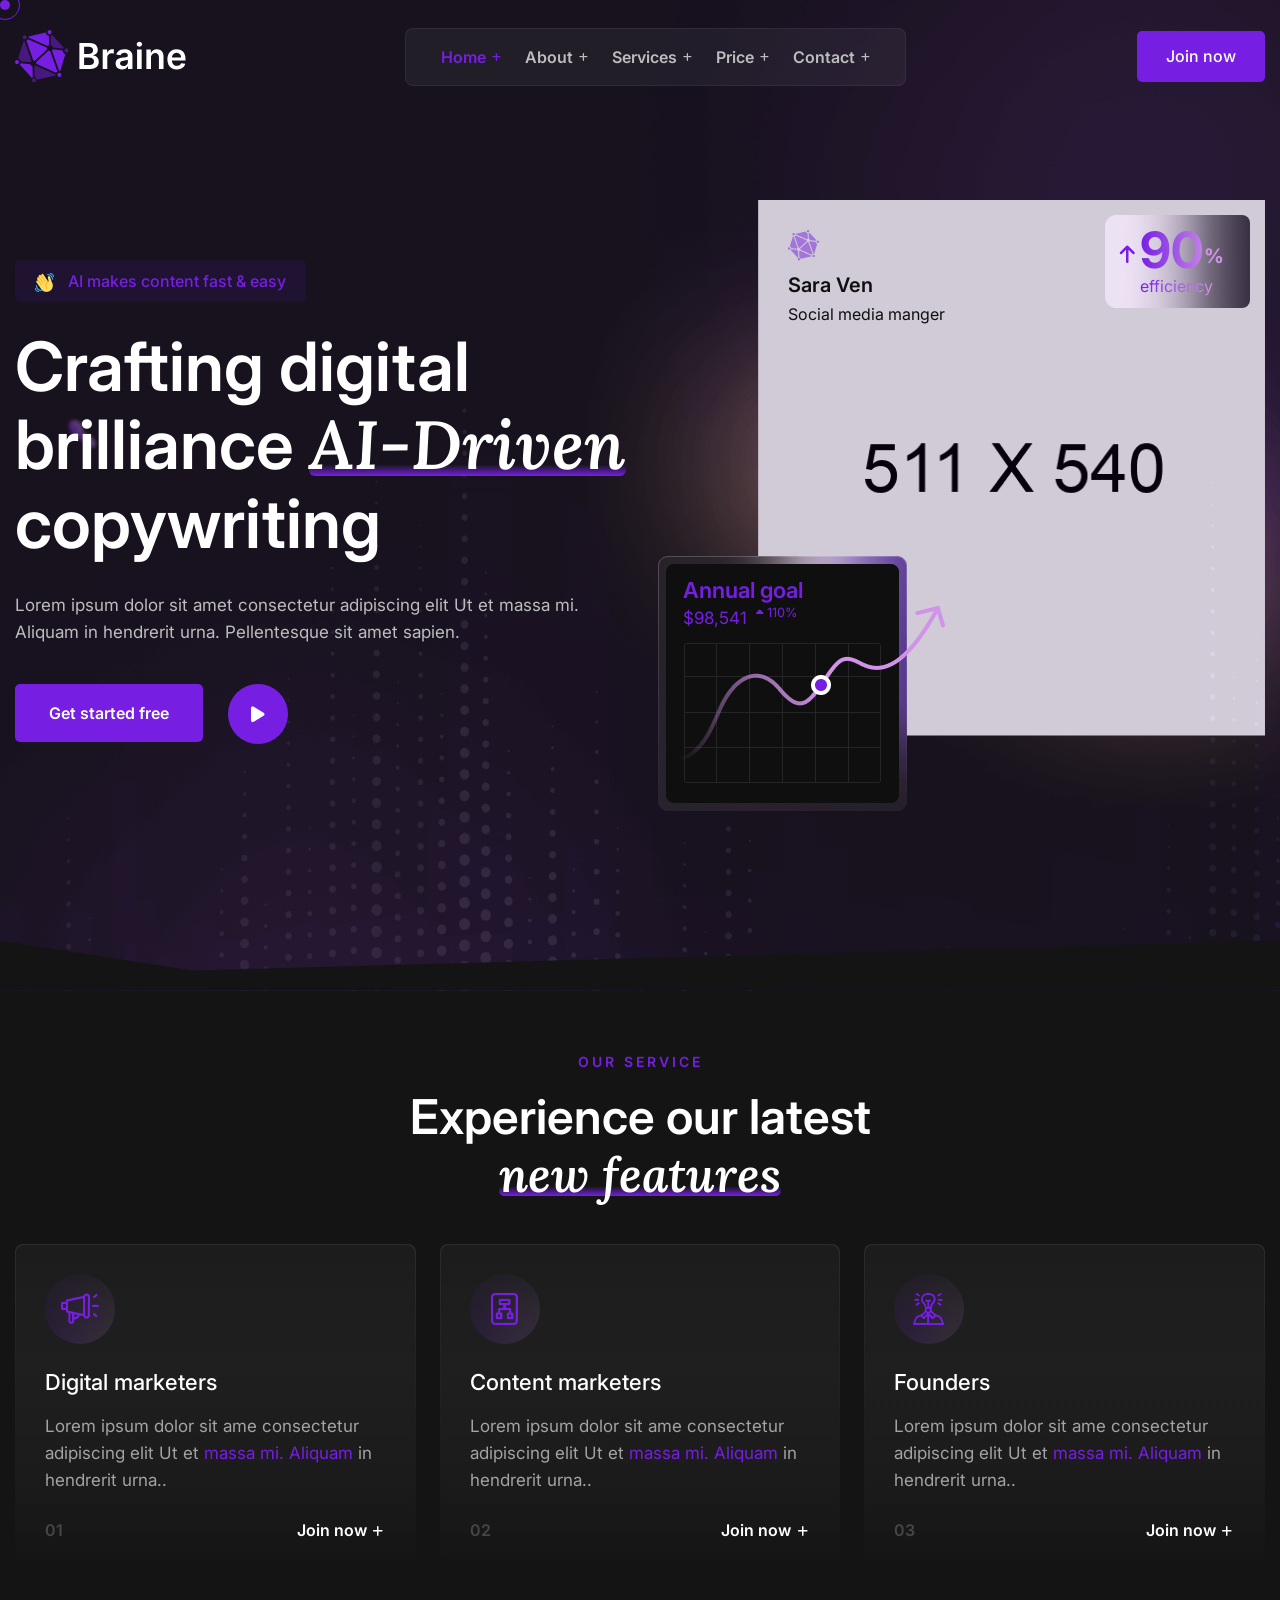
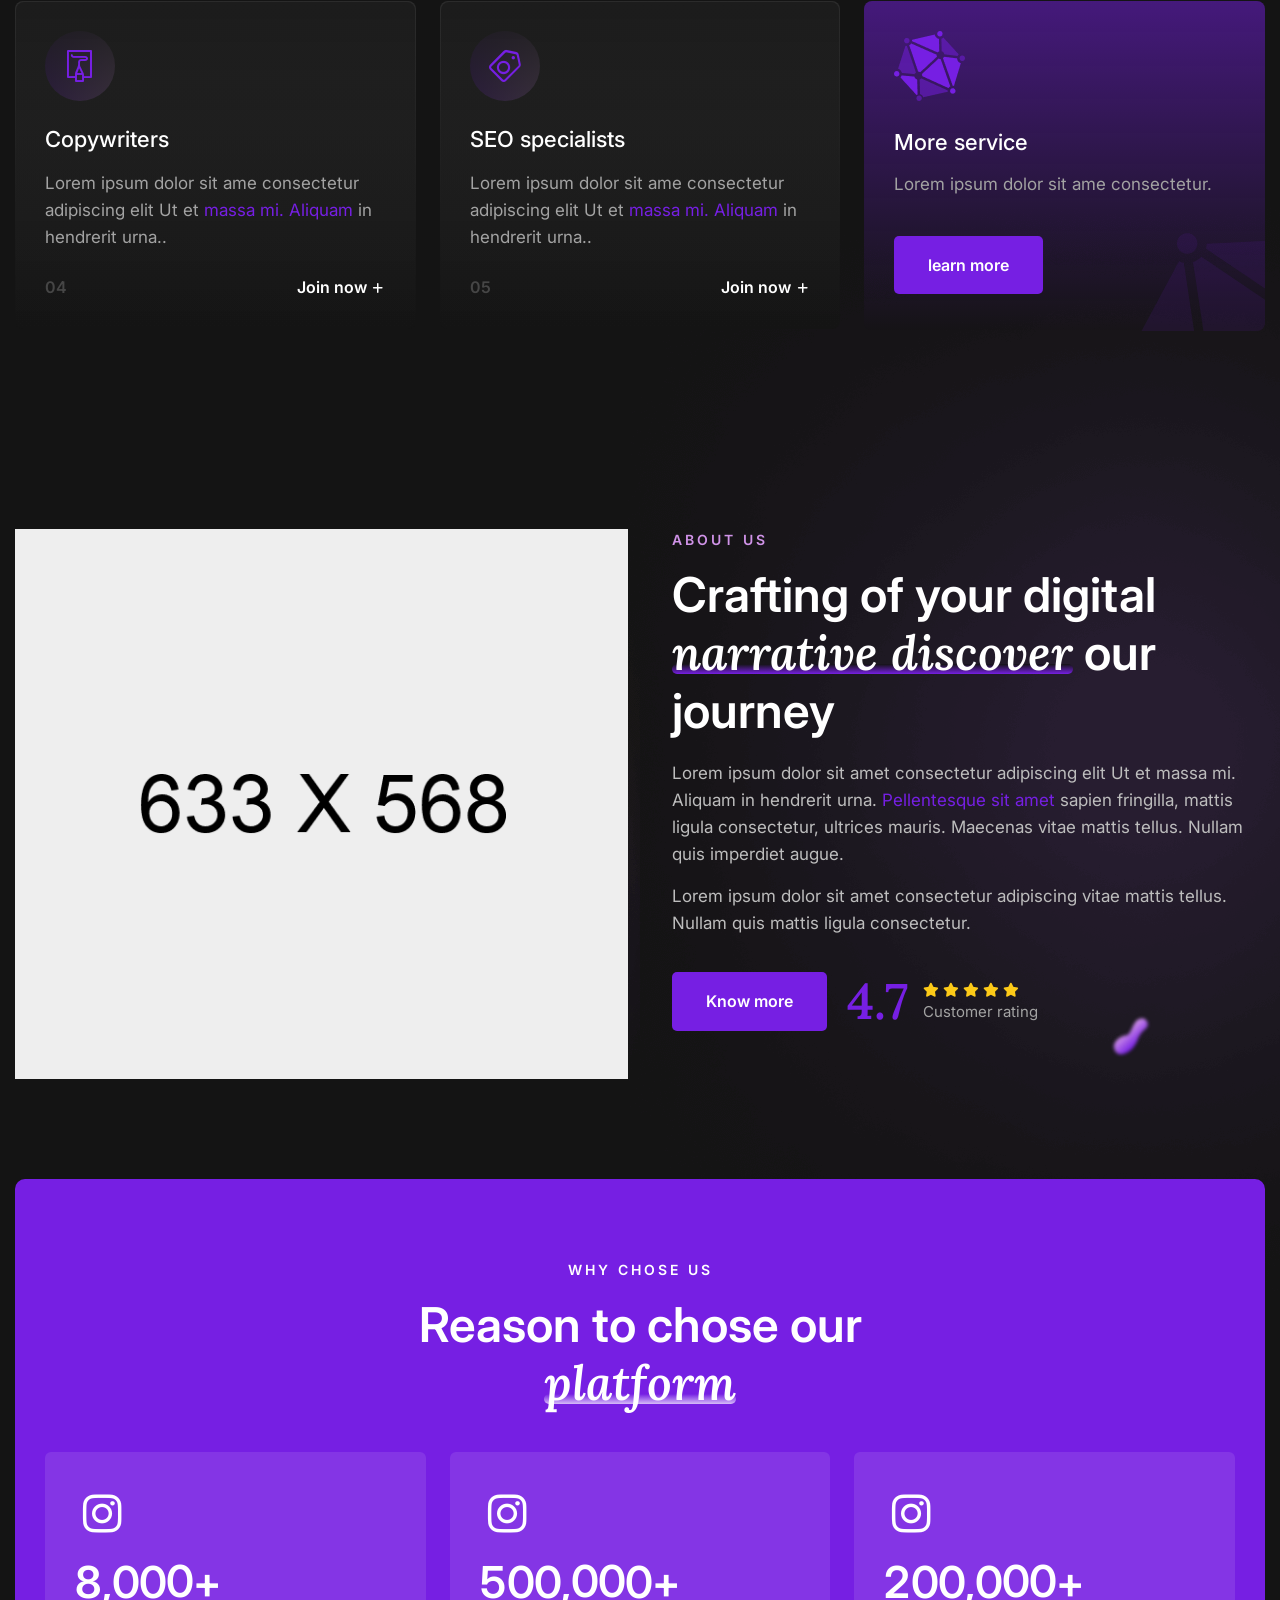
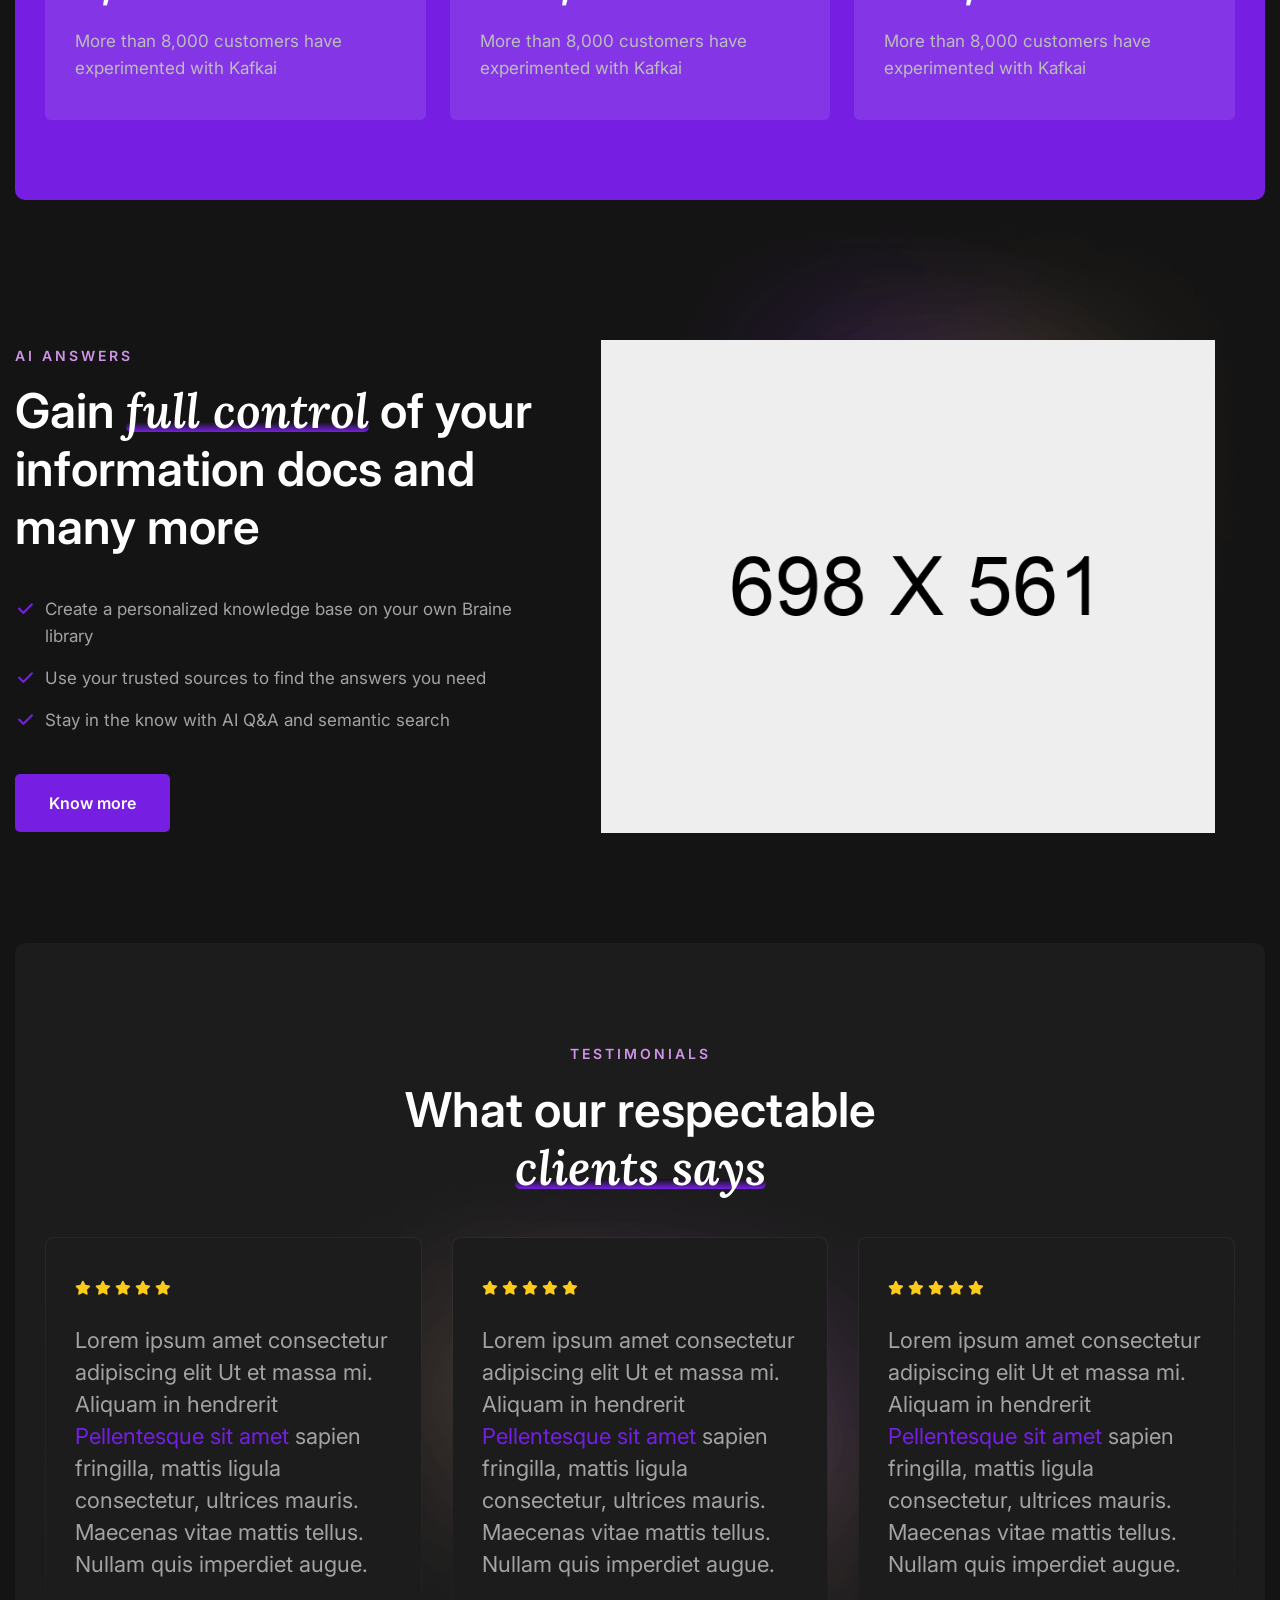
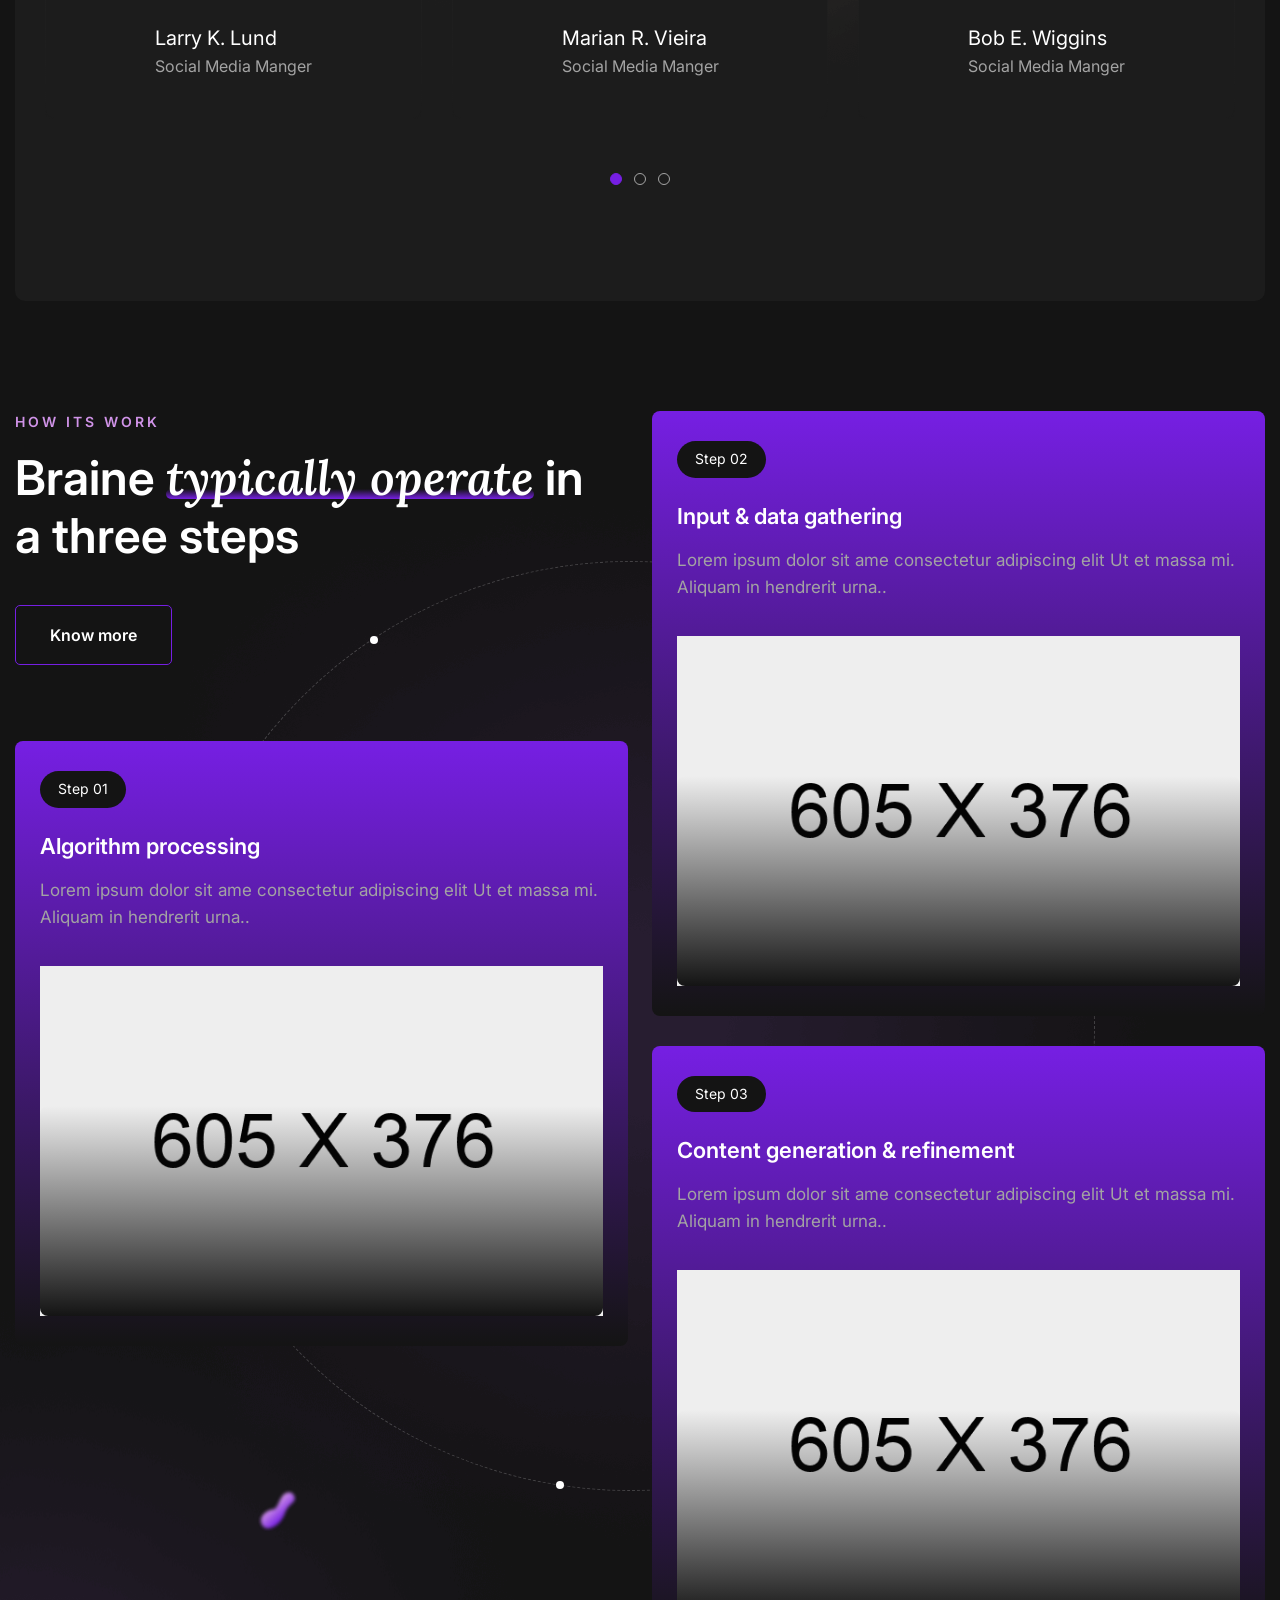
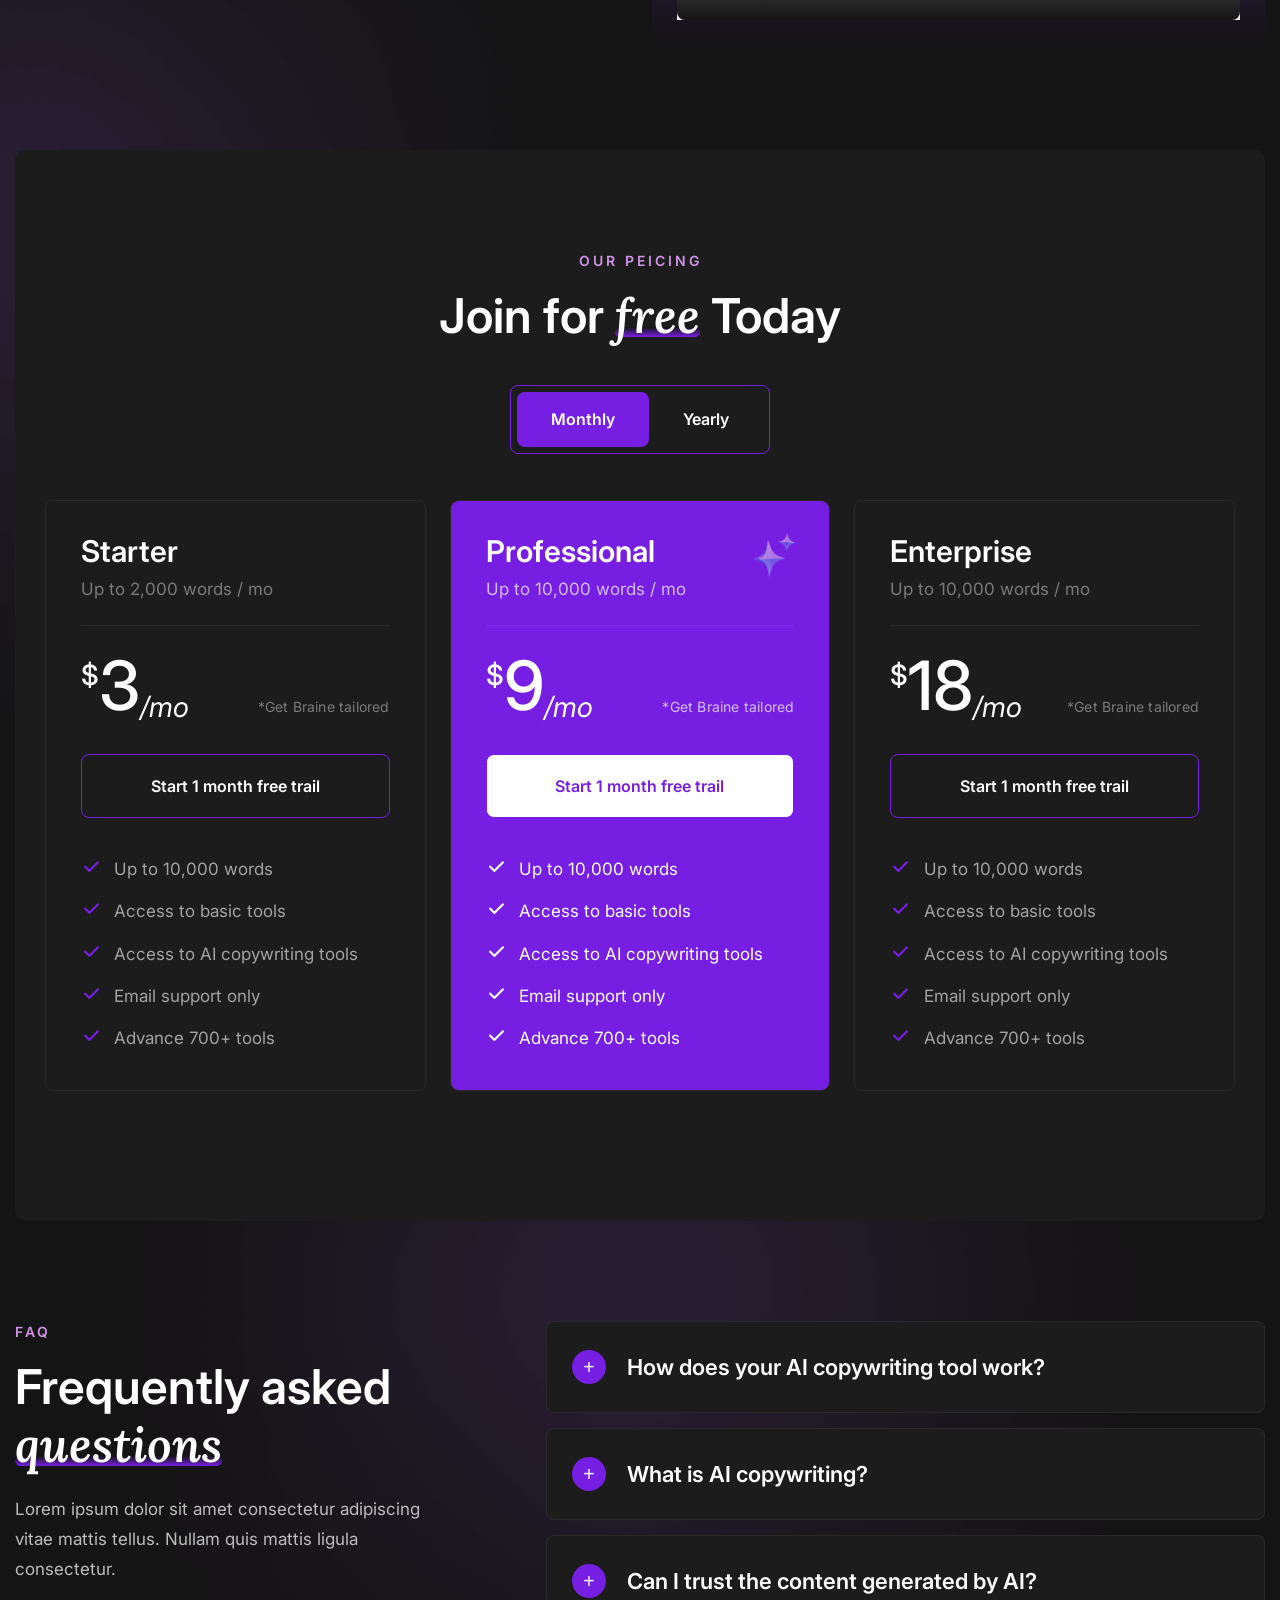
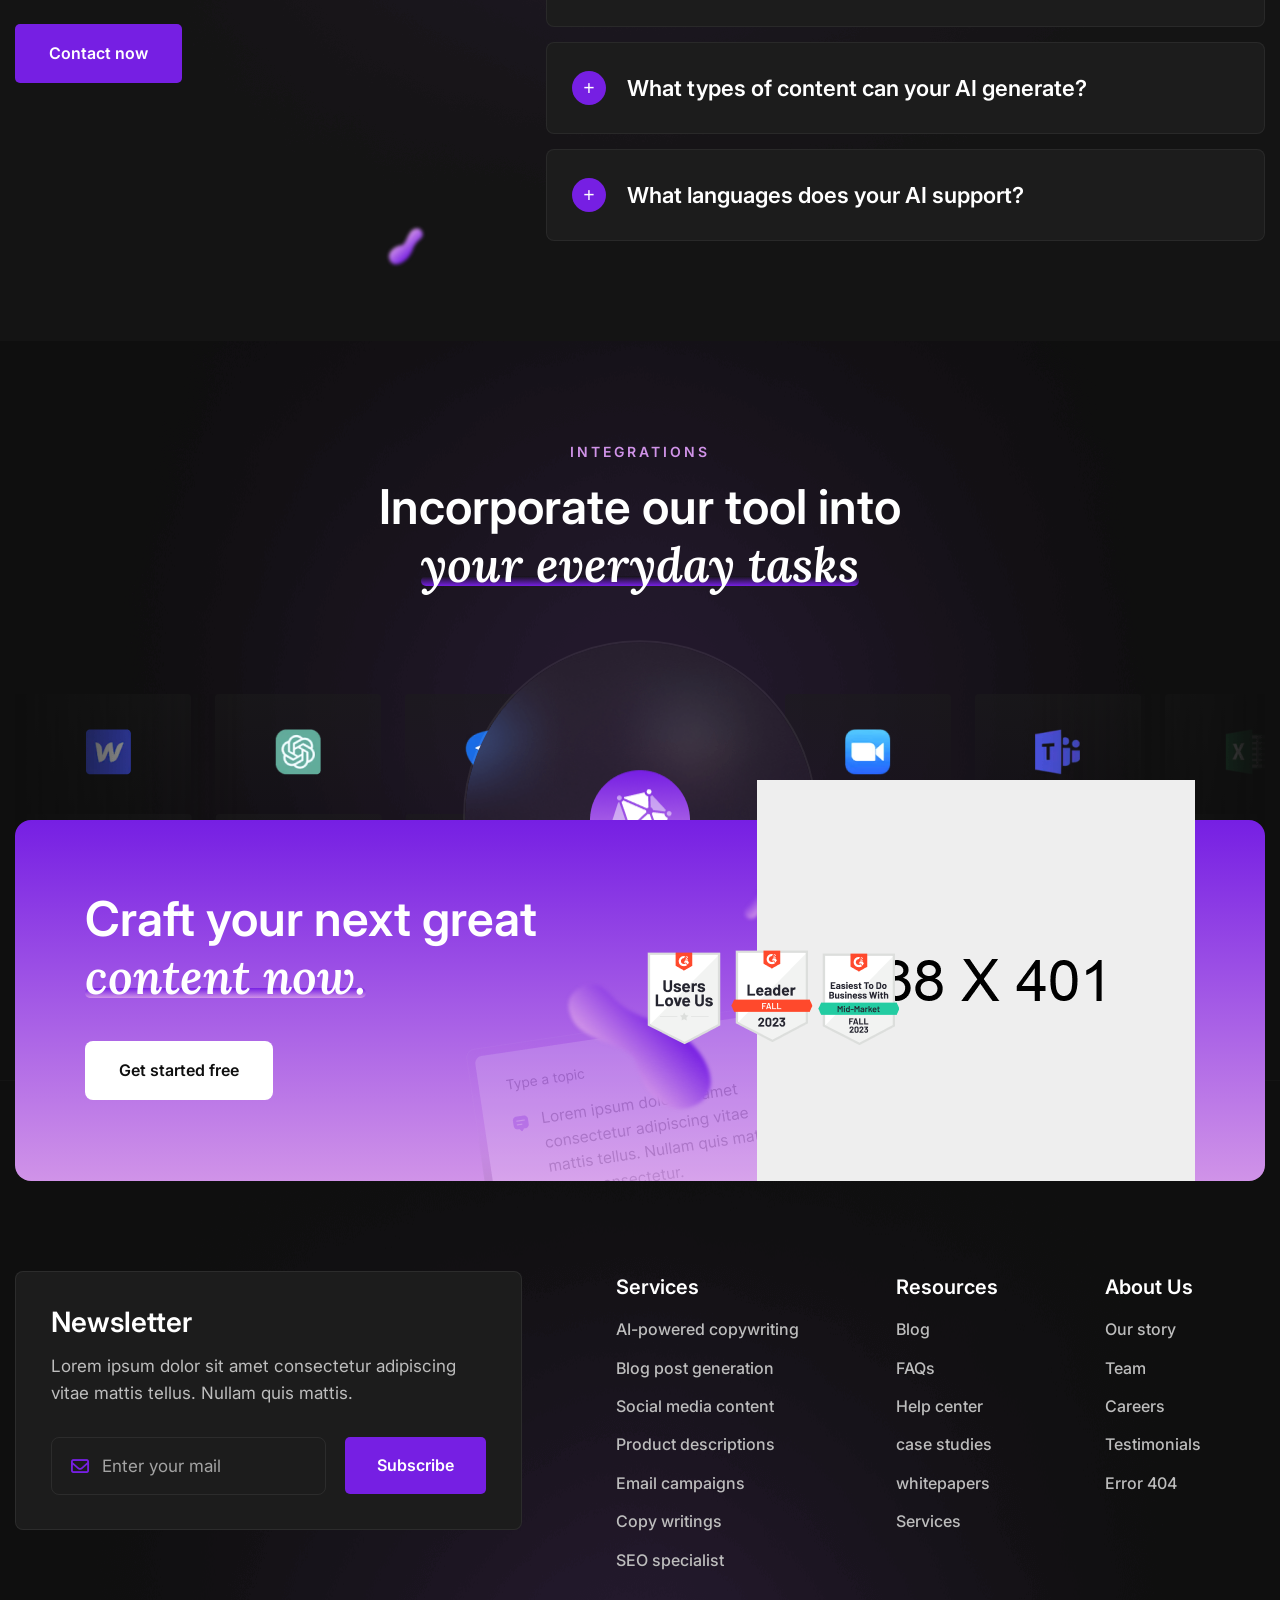
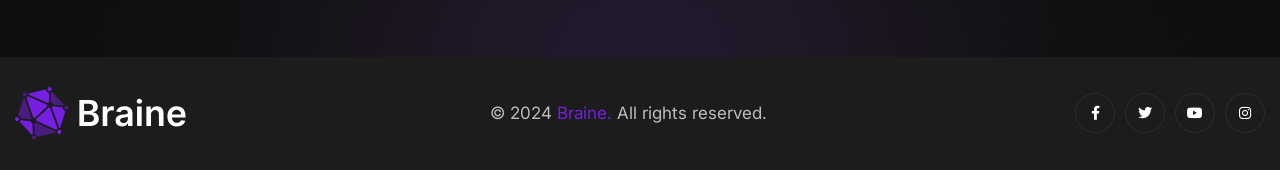
==== index.html @ ba1b0c4e "inital commit" ====
<!DOCTYPE html>
<html>
  <head>
    <meta charset="utf-8" />
    <title>Braine Digital Agency Business HTML-5 Template | Homepage 01</title>
    <!-- Stylesheets -->
    <link href="assets/css/bootstrap.css" rel="stylesheet" />
    <link href="assets/css/style.css" rel="stylesheet" />
    <link href="assets/css/meanmenu.min.css" rel="stylesheet" />
    <link href="assets/css/responsive.css" rel="stylesheet" />

    <link
      href="https://fonts.googleapis.com/css2?family=Lora:ital,wght@0,400;0,500;0,600;0,700;1,600;1,700&display=swap"
      rel="stylesheet"
    />
    <link
      href="https://fonts.googleapis.com/css2?family=Inter:wght@300;400;500;600;700;800;900&display=swap"
      rel="stylesheet"
    />

    <link
      rel="shortcut icon"
      href="assets/images/favicon.png"
      type="image/x-icon"
    />
    <link rel="icon" href="assets/images/favicon.png" type="image/x-icon" />

    <!-- Responsive -->
    <meta http-equiv="X-UA-Compatible" content="IE=edge" />
    <meta
      name="viewport"
      content="width=device-width, initial-scale=1.0, maximum-scale=1.0, user-scalable=0"
    />
  </head>

  <body>
    <div class="page-wrapper">
      <!-- Cursor -->
      <div class="cursor"></div>
      <div class="cursor-follower"></div>
      <!-- Cursor End -->

      <!-- Preloader -->
      <div class="loader-wrap">
        <div class="preloader">
          <div class="preloader-close">x</div>
          <div id="handle-preloader" class="handle-preloader">
            <div class="animation-preloader">
              <div class="txt-loading">
                <span data-text-preloader="L" class="letters-loading">L</span>
                <span data-text-preloader="O" class="letters-loading">O</span>
                <span data-text-preloader="A" class="letters-loading">A</span>
                <span data-text-preloader="D" class="letters-loading">D</span>
                <span data-text-preloader="I" class="letters-loading">I</span>
                <span data-text-preloader="N" class="letters-loading">N</span>
                <span data-text-preloader="G" class="letters-loading">G</span>
              </div>
            </div>
          </div>
        </div>
      </div>
      <!-- Preloader End -->

      <!-- Main Header -->
      <header class="main-header header-style-one">
        <!-- Header Lower -->
        <div class="header-lower">
          <div class="auto-container">
            <div class="inner-container">
              <div
                class="d-flex justify-content-between align-items-center flex-wrap"
              >
                <div class="logo-box">
                  <div class="logo">
                    <a href="index.html"
                      ><img src="assets/images/logo.svg" alt="" title=""
                    /></a>
                  </div>
                </div>

                <div class="nav-outer d-flex flex-wrap">
                  <!-- Main Menu -->
                  <nav class="main-menu navbar-expand-md">
                    <div class="navbar-header">
                      <!-- Toggle Button -->
                      <button
                        class="navbar-toggler"
                        type="button"
                        data-toggle="collapse"
                        data-target="#navbarSupportedContent"
                        aria-controls="navbarSupportedContent"
                        aria-expanded="false"
                        aria-label="Toggle navigation"
                      >
                        <span class="icon-bar"></span>
                        <span class="icon-bar"></span>
                        <span class="icon-bar"></span>
                      </button>
                    </div>

                    <div
                      class="navbar-collapse collapse clearfix"
                      id="navbarSupportedContent"
                    >
                      <ul class="navigation clearfix">
                        <li class="dropdown"><a href="index.html">Home</a></li>
                        <li class="dropdown"><a href="about.html">About</a></li>
                        <li class="dropdown">
                          <a href="services.html">Services</a>
                        </li>
                        <li class="dropdown">
                          <a href="pricing.html">Price</a>
                        </li>
                        <li class="dropdown">
                          <a href="contact.html">Contact</a>
                        </li>
                      </ul>
                    </div>
                  </nav>
                </div>

                <!-- Main Menu End-->
                <div class="outer-box d-flex align-items-center flex-wrap">
                  <!-- Language DropDown -->

                  <!-- Button Box -->
                  <div class="main-header_buttons">
                    <a href="#" class="template-btn btn-style-one">
                      <span class="btn-wrap">
                        <span class="text-one">Join now</span>
                        <span class="text-two">Join now</span>
                      </span>
                    </a>
                  </div>

                  <!-- Mobile Navigation Toggler -->
                  <div class="mobile-nav-toggler">
                    <svg
                      xmlns="http://www.w3.org/2000/svg"
                      class="icon icon-tabler icon-tabler-menu-2"
                      width="24"
                      height="24"
                      viewBox="0 0 24 24"
                      stroke-width="1.5"
                      stroke="currentColor"
                      fill="none"
                      stroke-linecap="round"
                      stroke-linejoin="round"
                    >
                      <path stroke="none" d="M0 0h24v24H0z" fill="none" />
                      <path d="M4 6l16 0" />
                      <path d="M4 12l16 0" />
                      <path d="M4 18l16 0" />
                    </svg>
                  </div>
                </div>
              </div>
            </div>
          </div>
        </div>
        <!--End Header Lower-->

        <!-- Mobile Menu  -->
        <div class="mobile-menu">
          <div class="menu-backdrop"></div>
          <div class="close-btn">
            <span class="icon fa-solid fa-xmark fa-fw"></span>
          </div>

          <nav class="menu-box">
            <div class="nav-logo">
              <a href="index.html"
                ><img src="assets/images/mobile-logo.svg" alt="" title=""
              /></a>
            </div>
            <div class="menu-outer">
              <!--Here Menu Will Come Automatically Via Javascript / Same Menu as in Header-->
            </div>
          </nav>
        </div>
        <!-- End Mobile Menu -->
      </header>
      <!-- End Main Header -->

      <!-- Slider One -->
      <section class="slider-one">
        <div class="main-slider swiper-container">
          <div class="swiper-wrapper">
            <!-- Slide -->
            <div class="swiper-slide">
              <div
                class="slider-one_icon"
                style="
                  background-image: url(assets/images/main-slider/icon-1.png);
                "
              ></div>
              <div
                class="slider-one_icon-two"
                style="
                  background-image: url(assets/images/main-slider/icon-1.png);
                "
              ></div>
              <div
                class="slider-one_pattern"
                style="
                  background-image: url(assets/images/main-slider/pattern-1.png);
                "
              ></div>
              <div
                class="slider-one_pattern-two"
                style="
                  background-image: url(assets/images/main-slider/pattern-2.png);
                "
              ></div>
              <div
                class="slider-one_pattern-four"
                style="
                  background-image: url(assets/images/main-slider/pattern-4.png);
                "
              ></div>
              <div class="auto-container">
                <div class="row clearfix">
                  <!-- Content Column -->
                  <div class="slider-one_content col-lg-7 col-md-12 col-sm-12">
                    <div class="slider-one_content-inner">
                      <div class="slider-one_title">
                        <i
                          ><img src="assets/images/main-slider/hand.png" alt=""
                        /></i>
                        AI makes content fast & easy
                      </div>
                      <h1 class="slider-one_heading">
                        Crafting digital brilliance
                        <span>AI-Driven</span> copywriting
                      </h1>
                      <div class="slider-one_text">
                        Lorem ipsum dolor sit amet consectetur adipiscing elit
                        Ut et massa mi. Aliquam in hendrerit urna. Pellentesque
                        sit amet sapien.
                      </div>
                      <div
                        class="slider-one_button d-flex align-items-center flex-wrap"
                      >
                        <a href="about.html" class="template-btn btn-style-one">
                          <span class="btn-wrap">
                            <span class="text-one">Get started free</span>
                            <span class="text-two">Get started free</span>
                          </span>
                        </a>
                        <div class="slider-one_video">
                          <a
                            href="https://www.youtube.com/watch?v=kxPCFljwJws"
                            class="lightbox-video play-box"
                            ><span class="fa fa-play"></span
                          ></a>
                        </div>
                      </div>
                    </div>
                  </div>
                  <!-- Image Column -->
                  <div
                    class="slider-one_image-column col-lg-5 col-md-12 col-sm-12"
                  >
                    <div
                      class="slider-one_pattern-three"
                      style="
                        background-image: url(assets/images/main-slider/pattern-3.png);
                      "
                    ></div>
                    <div class="slider-one_image-outer">
                      <!-- Slider One Author -->
                      <div class="slider-one_author">
                        <i
                          ><img
                            src="assets/images/main-slider/icon-2.png"
                            alt=""
                        /></i>
                        <h5 class="slider-one_author-name">Sara Ven</h5>
                        <div class="slider-one_author-text">
                          Social media manger
                        </div>
                      </div>
                      <!-- Slider One Percent -->
                      <div class="slider-one_percentage">
                        <i class="fa-solid fa-arrow-up fa-fw"></i>
                        <div class="slider-one_percent">90<sub>%</sub></div>
                        <div class="slider-one_percentage-text">efficiency</div>
                      </div>
                      <div class="slider-one_graph">
                        <div class="slider-one_graph-title">
                          Annual goal
                          <span
                            >$98,541
                            <sup
                              ><i class="fa-solid fa-caret-up fa-fw"></i
                              >110%</sup
                            ></span
                          >
                        </div>
                        <img src="assets/images/main-slider/graph.png" alt="" />
                      </div>
                      <div class="slider-one_image">
                        <img
                          src="assets/images/main-slider/image-1.png"
                          alt=""
                        />
                      </div>
                    </div>
                  </div>
                </div>
              </div>
            </div>

            <!-- Slide -->
            <div class="swiper-slide">
              <div
                class="slider-one_icon"
                style="
                  background-image: url(assets/images/main-slider/icon-1.png);
                "
              ></div>
              <div
                class="slider-one_icon-two"
                style="
                  background-image: url(assets/images/main-slider/icon-1.png);
                "
              ></div>
              <div
                class="slider-one_pattern"
                style="
                  background-image: url(assets/images/main-slider/pattern-1.png);
                "
              ></div>
              <div
                class="slider-one_pattern-two"
                style="
                  background-image: url(assets/images/main-slider/pattern-2.png);
                "
              ></div>
              <div
                class="slider-one_pattern-four"
                style="
                  background-image: url(assets/images/main-slider/pattern-4.png);
                "
              ></div>
              <div class="auto-container">
                <div class="row clearfix">
                  <!-- Content Column -->
                  <div class="slider-one_content col-lg-7 col-md-12 col-sm-12">
                    <div class="slider-one_content-inner">
                      <div class="slider-one_title">
                        <i
                          ><img src="assets/images/main-slider/hand.png" alt=""
                        /></i>
                        AI makes content fast & easy
                      </div>
                      <h1 class="slider-one_heading">
                        Crafting digital brilliance
                        <span>AI-Driven</span> copywriting
                      </h1>
                      <div class="slider-one_text">
                        Lorem ipsum dolor sit amet consectetur adipiscing elit
                        Ut et massa mi. Aliquam in hendrerit urna. Pellentesque
                        sit amet sapien.
                      </div>
                      <div
                        class="slider-one_button d-flex align-items-center flex-wrap"
                      >
                        <a href="about.html" class="template-btn btn-style-one">
                          <span class="btn-wrap">
                            <span class="text-one">Get started free</span>
                            <span class="text-two">Get started free</span>
                          </span>
                        </a>
                        <div class="slider-one_video">
                          <a
                            href="https://www.youtube.com/watch?v=kxPCFljwJws"
                            class="lightbox-video play-box"
                            ><span class="fa fa-play"></span
                          ></a>
                        </div>
                      </div>
                    </div>
                  </div>
                  <!-- Image Column -->
                  <div
                    class="slider-one_image-column col-lg-5 col-md-12 col-sm-12"
                  >
                    <div
                      class="slider-one_pattern-three"
                      style="
                        background-image: url(assets/images/main-slider/pattern-3.png);
                      "
                    ></div>
                    <div class="slider-one_image-outer">
                      <!-- Slider One Author -->
                      <div class="slider-one_author">
                        <i
                          ><img
                            src="assets/images/main-slider/icon-2.png"
                            alt=""
                        /></i>
                        <h5 class="slider-one_author-name">Sara Ven</h5>
                        <div class="slider-one_author-text">
                          Social media manger
                        </div>
                      </div>
                      <!-- Slider One Percent -->
                      <div class="slider-one_percentage">
                        <i class="fa-solid fa-arrow-up fa-fw"></i>
                        <div class="slider-one_percent">90<sub>%</sub></div>
                        <div class="slider-one_percentage-text">efficiency</div>
                      </div>
                      <div class="slider-one_graph">
                        <div class="slider-one_graph-title">
                          Annual goal
                          <span
                            >$98,541
                            <sup
                              ><i class="fa-solid fa-caret-up fa-fw"></i
                              >110%</sup
                            ></span
                          >
                        </div>
                        <img src="assets/images/main-slider/graph.png" alt="" />
                      </div>
                      <div class="slider-one_image">
                        <img
                          src="assets/images/main-slider/image-1.png"
                          alt=""
                        />
                      </div>
                    </div>
                  </div>
                </div>
              </div>
            </div>

            <!-- Slide -->
            <div class="swiper-slide">
              <div
                class="slider-one_icon"
                style="
                  background-image: url(assets/images/main-slider/icon-1.png);
                "
              ></div>
              <div
                class="slider-one_icon-two"
                style="
                  background-image: url(assets/images/main-slider/icon-1.png);
                "
              ></div>
              <div
                class="slider-one_pattern"
                style="
                  background-image: url(assets/images/main-slider/pattern-1.png);
                "
              ></div>
              <div
                class="slider-one_pattern-two"
                style="
                  background-image: url(assets/images/main-slider/pattern-2.png);
                "
              ></div>
              <div
                class="slider-one_pattern-four"
                style="
                  background-image: url(assets/images/main-slider/pattern-4.png);
                "
              ></div>
              <div class="auto-container">
                <div class="row clearfix">
                  <!-- Content Column -->
                  <div class="slider-one_content col-lg-7 col-md-12 col-sm-12">
                    <div class="slider-one_content-inner">
                      <div class="slider-one_title">
                        <i
                          ><img src="assets/images/main-slider/hand.png" alt=""
                        /></i>
                        AI makes content fast & easy
                      </div>
                      <h1 class="slider-one_heading">
                        Crafting digital brilliance
                        <span>AI-Driven</span> copywriting
                      </h1>
                      <div class="slider-one_text">
                        Lorem ipsum dolor sit amet consectetur adipiscing elit
                        Ut et massa mi. Aliquam in hendrerit urna. Pellentesque
                        sit amet sapien.
                      </div>
                      <div
                        class="slider-one_button d-flex align-items-center flex-wrap"
                      >
                        <a href="about.html" class="template-btn btn-style-one">
                          <span class="btn-wrap">
                            <span class="text-one">Get started free</span>
                            <span class="text-two">Get started free</span>
                          </span>
                        </a>
                        <div class="slider-one_video">
                          <a
                            href="https://www.youtube.com/watch?v=kxPCFljwJws"
                            class="lightbox-video play-box"
                            ><span class="fa fa-play"></span
                          ></a>
                        </div>
                      </div>
                    </div>
                  </div>
                  <!-- Image Column -->
                  <div
                    class="slider-one_image-column col-lg-5 col-md-12 col-sm-12"
                  >
                    <div
                      class="slider-one_pattern-three"
                      style="
                        background-image: url(assets/images/main-slider/pattern-3.png);
                      "
                    ></div>
                    <div class="slider-one_image-outer">
                      <!-- Slider One Author -->
                      <div class="slider-one_author">
                        <i
                          ><img
                            src="assets/images/main-slider/icon-2.png"
                            alt=""
                        /></i>
                        <h5 class="slider-one_author-name">Sara Ven</h5>
                        <div class="slider-one_author-text">
                          Social media manger
                        </div>
                      </div>
                      <!-- Slider One Percent -->
                      <div class="slider-one_percentage">
                        <i class="fa-solid fa-arrow-up fa-fw"></i>
                        <div class="slider-one_percent">90<sub>%</sub></div>
                        <div class="slider-one_percentage-text">efficiency</div>
                      </div>
                      <div class="slider-one_graph">
                        <div class="slider-one_graph-title">
                          Annual goal
                          <span
                            >$98,541
                            <sup
                              ><i class="fa-solid fa-caret-up fa-fw"></i
                              >110%</sup
                            ></span
                          >
                        </div>
                        <img src="assets/images/main-slider/graph.png" alt="" />
                      </div>
                      <div class="slider-one_image">
                        <img
                          src="assets/images/main-slider/image-1.png"
                          alt=""
                        />
                      </div>
                    </div>
                  </div>
                </div>
              </div>
            </div>
          </div>
        </div>
      </section>
      <!-- End Main Slider Section -->

      <!-- Services One -->
      <section class="services-one">
        <div class="auto-container">
          <!-- Sec Title -->
          <div class="sec-title centered">
            <div class="sec-title_title">Our Service</div>
            <h2 class="sec-title_heading">
              Experience our latest <br />
              <span>new features</span>
            </h2>
          </div>
          <div class="row clearfix">
            <!-- Service Block One -->
            <div class="service-block_one col-lg-4 col-md-6 col-sm-12">
              <div
                class="service-block_one-inner wow fadeInLeft"
                data-wow-delay="0ms"
                data-wow-duration="1500ms"
              >
                <div class="service-block_one-icon">
                  <i class="icon-speaker1"></i>
                </div>
                <h5 class="service-block_one-heading">
                  <a href="service-detail.html">Digital marketers</a>
                </h5>
                <div class="service-block_one-text">
                  Lorem ipsum dolor sit ame consectetur adipiscing elit Ut et
                  <span>massa mi. Aliquam</span> in hendrerit urna..
                </div>
                <div
                  class="lower-box d-flex justify-content-between align-items-center flex-wrap"
                >
                  <div class="service-block_one-number">01</div>
                  <a class="service-block_one-join" href="service-detail.html"
                    >Join now <i class="fa-solid fa-plus fa-fw"></i
                  ></a>
                </div>
              </div>
            </div>

            <!-- Service Block One -->
            <div class="service-block_one col-lg-4 col-md-6 col-sm-12">
              <div
                class="service-block_one-inner wow fadeInUp"
                data-wow-delay="0ms"
                data-wow-duration="1500ms"
              >
                <div class="service-block_one-icon">
                  <i class="icon-marketing"></i>
                </div>
                <h5 class="service-block_one-heading">
                  <a href="service-detail.html">Content marketers</a>
                </h5>
                <div class="service-block_one-text">
                  Lorem ipsum dolor sit ame consectetur adipiscing elit Ut et
                  <span>massa mi. Aliquam</span> in hendrerit urna..
                </div>
                <div
                  class="lower-box d-flex justify-content-between align-items-center flex-wrap"
                >
                  <div class="service-block_one-number">02</div>
                  <a class="service-block_one-join" href="service-detail.html"
                    >Join now <i class="fa-solid fa-plus fa-fw"></i
                  ></a>
                </div>
              </div>
            </div>

            <!-- Service Block One -->
            <div class="service-block_one col-lg-4 col-md-6 col-sm-12">
              <div
                class="service-block_one-inner wow fadeInRight"
                data-wow-delay="0ms"
                data-wow-duration="1500ms"
              >
                <div class="service-block_one-icon">
                  <i class="icon-users"></i>
                </div>
                <h5 class="service-block_one-heading">
                  <a href="service-detail.html">Founders</a>
                </h5>
                <div class="service-block_one-text">
                  Lorem ipsum dolor sit ame consectetur adipiscing elit Ut et
                  <span>massa mi. Aliquam</span> in hendrerit urna..
                </div>
                <div
                  class="lower-box d-flex justify-content-between align-items-center flex-wrap"
                >
                  <div class="service-block_one-number">03</div>
                  <a class="service-block_one-join" href="service-detail.html"
                    >Join now <i class="fa-solid fa-plus fa-fw"></i
                  ></a>
                </div>
              </div>
            </div>

            <!-- Service Block One -->
            <div class="service-block_one col-lg-4 col-md-6 col-sm-12">
              <div
                class="service-block_one-inner wow fadeInLeft"
                data-wow-delay="0ms"
                data-wow-duration="1500ms"
              >
                <div class="service-block_one-icon">
                  <i class="icon-copyright"></i>
                </div>
                <h5 class="service-block_one-heading">
                  <a href="service-detail.html">Copywriters</a>
                </h5>
                <div class="service-block_one-text">
                  Lorem ipsum dolor sit ame consectetur adipiscing elit Ut et
                  <span>massa mi. Aliquam</span> in hendrerit urna..
                </div>
                <div
                  class="lower-box d-flex justify-content-between align-items-center flex-wrap"
                >
                  <div class="service-block_one-number">04</div>
                  <a class="service-block_one-join" href="service-detail.html"
                    >Join now <i class="fa-solid fa-plus fa-fw"></i
                  ></a>
                </div>
              </div>
            </div>

            <!-- Service Block One -->
            <div class="service-block_one col-lg-4 col-md-6 col-sm-12">
              <div
                class="service-block_one-inner wow fadeInUp"
                data-wow-delay="0ms"
                data-wow-duration="1500ms"
              >
                <div class="service-block_one-icon">
                  <i class="icon-tag"></i>
                </div>
                <h5 class="service-block_one-heading">
                  <a href="service-detail.html">SEO specialists</a>
                </h5>
                <div class="service-block_one-text">
                  Lorem ipsum dolor sit ame consectetur adipiscing elit Ut et
                  <span>massa mi. Aliquam</span> in hendrerit urna..
                </div>
                <div
                  class="lower-box d-flex justify-content-between align-items-center flex-wrap"
                >
                  <div class="service-block_one-number">05</div>
                  <a class="service-block_one-join" href="service-detail.html"
                    >Join now <i class="fa-solid fa-plus fa-fw"></i
                  ></a>
                </div>
              </div>
            </div>

            <!-- Service Block Two -->
            <div class="service-block_two col-lg-4 col-md-6 col-sm-12">
              <div
                class="service-block_two-inner wow fadeInRight"
                data-wow-delay="0ms"
                data-wow-duration="1500ms"
              >
                <div
                  class="service-block_two-sideicon"
                  style="
                    background-image: url(assets/images/icons/service-1.png);
                  "
                ></div>
                <div class="service-block_two-icon">
                  <img src="assets/images/icons/service.png" alt="" />
                </div>
                <h5 class="service-block_two-heading">
                  <a href="service-detail.html">More service</a>
                </h5>
                <div class="service-block_two-text">
                  Lorem ipsum dolor sit ame consectetur.
                </div>
                <div class="service-block_two-button">
                  <a href="service.html" class="template-btn btn-style-one">
                    <span class="btn-wrap">
                      <span class="text-one">learn more</span>
                      <span class="text-two">learn more</span>
                    </span>
                  </a>
                </div>
              </div>
            </div>
          </div>
        </div>
      </section>
      <!-- End Services One -->

      <!-- About One -->
      <section class="about-one">
        <div
          class="about-one_pattern"
          style="
            background-image: url(assets/images/background/about-pattern.png);
          "
        ></div>
        <div
          class="about-one_icon"
          style="background-image: url(assets/images/icons/about-1.png)"
        ></div>
        <div
          class="about-one_icon-two"
          style="background-image: url(assets/images/icons/about-2.png)"
        ></div>
        <div class="auto-container">
          <div class="row clearfix">
            <!-- Tab Column -->
            <div
              class="about-one_tab-column col-xl-6 col-lg-6 col-md-12 col-sm-12"
            >
              <div class="about-one_tab-outer">
                <div
                  class="about-one_tab-shadow"
                  style="
                    background-image: url(assets/images/background/tab-shadow.png);
                  "
                ></div>
                <div class="about-one_tab-image">
                  <img src="assets/images/resource/tabs.png" alt="" />
                </div>
              </div>
            </div>

            <!-- Tab Column -->
            <div
              class="about-one_content-column col-xl-6 col-lg-6 col-md-12 col-sm-12"
            >
              <div class="about-one_content-outer">
                <!-- Sec Title -->
                <div class="sec-title">
                  <div class="sec-title_title">About us</div>
                  <h2 class="sec-title_heading">
                    Crafting of your digital <span>narrative discover</span> our
                    journey
                  </h2>
                </div>
                <p>
                  Lorem ipsum dolor sit amet consectetur adipiscing elit Ut et
                  massa mi. Aliquam in hendrerit urna.
                  <span>Pellentesque sit amet</span> sapien fringilla, mattis
                  ligula consectetur, ultrices mauris. Maecenas vitae mattis
                  tellus. Nullam quis imperdiet augue.
                </p>
                <p>
                  Lorem ipsum dolor sit amet consectetur adipiscing vitae mattis
                  tellus. Nullam quis mattis ligula consectetur.
                </p>
                <div
                  class="about-one_options d-flex align-items-center flex-wrap"
                >
                  <a href="about.html" class="template-btn btn-style-one">
                    <span class="btn-wrap">
                      <span class="text-one">Know more</span>
                      <span class="text-two">Know more</span>
                    </span>
                  </a>
                  <div
                    class="about-one_rating-box d-flex align-items-center flex-wrap"
                  >
                    4.7
                    <div class="about-one_rating">
                      <span class="fa fa-star"></span>
                      <span class="fa fa-star"></span>
                      <span class="fa fa-star"></span>
                      <span class="fa fa-star"></span>
                      <span class="fa fa-star"></span>
                      <i>Customer rating</i>
                    </div>
                  </div>
                </div>
              </div>
            </div>
          </div>
        </div>
      </section>
      <!-- End About One -->

      <!-- Choose One -->
      <section class="choose-one">
        <div class="auto-container">
          <div class="inner-container">
            <!-- Sec Title -->
            <div class="sec-title light centered">
              <div class="sec-title_title">why chose us</div>
              <h2 class="sec-title_heading">
                Reason to chose our <br />
                <span>platform</span>
              </h2>
            </div>
            <div class="row clearfix">
              <!-- Counter Block One -->
              <div class="counter-block_one col-lg-4 col-md-6 col-sm-12">
                <div
                  class="counter-block_one-inner wow fadeInLeft"
                  data-wow-delay="0ms"
                  data-wow-duration="1500ms"
                >
                  <div
                    class="counter-block_one-icon fa-brands fa-instagram fa-fw"
                  ></div>
                  <div class="counter-block_one-count">
                    <span class="odometer" data-count="8000"></span><i>+</i>
                  </div>
                  <div class="counter-block_one-text">
                    More than 8,000 customers have experimented with Kafkai
                  </div>
                </div>
              </div>

              <!-- Counter Block One -->
              <div class="counter-block_one col-lg-4 col-md-6 col-sm-12">
                <div
                  class="counter-block_one-inner wow fadeInLeft"
                  data-wow-delay="150ms"
                  data-wow-duration="1500ms"
                >
                  <div
                    class="counter-block_one-icon fa-brands fa-instagram fa-fw"
                  ></div>
                  <div class="counter-block_one-count">
                    <span class="odometer" data-count="500000"></span><i>+</i>
                  </div>
                  <div class="counter-block_one-text">
                    More than 8,000 customers have experimented with Kafkai
                  </div>
                </div>
              </div>

              <!-- Counter Block One -->
              <div class="counter-block_one col-lg-4 col-md-6 col-sm-12">
                <div
                  class="counter-block_one-inner wow fadeInLeft"
                  data-wow-delay="300ms"
                  data-wow-duration="1500ms"
                >
                  <div
                    class="counter-block_one-icon fa-brands fa-instagram fa-fw"
                  ></div>
                  <div class="counter-block_one-count">
                    <span class="odometer" data-count="200000"></span><i>+</i>
                  </div>
                  <div class="counter-block_one-text">
                    More than 8,000 customers have experimented with Kafkai
                  </div>
                </div>
              </div>
            </div>
          </div>
        </div>
      </section>
      <!-- End Choose One -->

      <!-- Answer One -->
      <section class="answer-one">
        <div class="auto-container">
          <div class="row clearfix">
            <!-- Tab Column -->
            <div class="answer-one_title-column col-lg-5 col-md-12 col-sm-12">
              <div class="answer-one_title-outer">
                <!-- Sec Title -->
                <div class="sec-title title-anim">
                  <div class="sec-title_title">AI ANSWERS</div>
                  <h2 class="sec-title_heading">
                    Gain <span>full control</span> of your information docs and
                    many more
                  </h2>
                </div>
                <ul class="answer-one_list">
                  <li>
                    <i class="fa-solid fa-check fa-fw"></i>Create a personalized
                    knowledge base on your own Braine library
                  </li>
                  <li>
                    <i class="fa-solid fa-check fa-fw"></i>Use your trusted
                    sources to find the answers you need
                  </li>
                  <li>
                    <i class="fa-solid fa-check fa-fw"></i>Stay in the know with
                    AI Q&A and semantic search
                  </li>
                </ul>
                <div class="answer-one_button">
                  <a href="about.html" class="template-btn btn-style-one">
                    <span class="btn-wrap">
                      <span class="text-one">Know more</span>
                      <span class="text-two">Know more</span>
                    </span>
                  </a>
                </div>
              </div>
            </div>

            <!-- Tab Column -->
            <div class="answer-one_content-column col-lg-7 col-md-12 col-sm-12">
              <div class="answer-one_content-outer">
                <div
                  class="answer-one_pattern"
                  style="
                    background-image: url(assets/images/background/faq-shadow.png);
                  "
                ></div>
                <div class="answer-one_image">
                  <img src="assets/images/resource/faq.png" alt="" />
                </div>
              </div>
            </div>
          </div>
        </div>
      </section>
      <!-- End Answer One -->

      <!-- Testimonial One -->
      <section class="testimonial-one">
        <div class="auto-container">
          <div
            class="inner-container"
            style="
              background-image: url(assets/images/background/testimonial-one_bg.png);
            "
          >
            <!-- Sec Title -->
            <div class="sec-title centered">
              <div class="sec-title_title">Testimonials</div>
              <h2 class="sec-title_heading">
                What our respectable <br />
                <span>clients says</span>
              </h2>
            </div>
            <div class="three-item_carousel swiper-container">
              <div class="swiper-wrapper">
                <!-- Slide -->
                <div class="swiper-slide">
                  <!-- Testimonial Block One -->
                  <div class="testimonial-block_one">
                    <div class="testimonial-block_one-inner">
                      <div class="testimonial-block_one-rating">
                        <span class="fa fa-star"></span>
                        <span class="fa fa-star"></span>
                        <span class="fa fa-star"></span>
                        <span class="fa fa-star"></span>
                        <span class="fa fa-star"></span>
                      </div>
                      <div class="testimonial-block_one-text">
                        Lorem ipsum amet consectetur adipiscing elit Ut et massa
                        mi. Aliquam in hendrerit
                        <span>Pellentesque sit amet</span> sapien fringilla,
                        mattis ligula consectetur, ultrices mauris. Maecenas
                        vitae mattis tellus. Nullam quis imperdiet augue.
                      </div>
                      <div class="testimonial-block_one-author_box">
                        <div class="testimonial-block_one-author-image">
                          <img
                            src="assets/images/resource/author-2.png"
                            alt=""
                          />
                        </div>
                        Larry K. Lund <span>Social Media Manger</span>
                      </div>
                    </div>
                  </div>
                </div>

                <!-- Slide -->
                <div class="swiper-slide">
                  <!-- Testimonial Block One -->
                  <div class="testimonial-block_one">
                    <div class="testimonial-block_one-inner">
                      <div class="testimonial-block_one-rating">
                        <span class="fa fa-star"></span>
                        <span class="fa fa-star"></span>
                        <span class="fa fa-star"></span>
                        <span class="fa fa-star"></span>
                        <span class="fa fa-star"></span>
                      </div>
                      <div class="testimonial-block_one-text">
                        Lorem ipsum amet consectetur adipiscing elit Ut et massa
                        mi. Aliquam in hendrerit
                        <span>Pellentesque sit amet</span> sapien fringilla,
                        mattis ligula consectetur, ultrices mauris. Maecenas
                        vitae mattis tellus. Nullam quis imperdiet augue.
                      </div>
                      <div class="testimonial-block_one-author_box">
                        <div class="testimonial-block_one-author-image">
                          <img
                            src="assets/images/resource/author-3.png"
                            alt=""
                          />
                        </div>
                        Marian R. Vieira <span>Social Media Manger</span>
                      </div>
                    </div>
                  </div>
                </div>

                <!-- Slide -->
                <div class="swiper-slide">
                  <!-- Testimonial Block One -->
                  <div class="testimonial-block_one">
                    <div class="testimonial-block_one-inner">
                      <div class="testimonial-block_one-rating">
                        <span class="fa fa-star"></span>
                        <span class="fa fa-star"></span>
                        <span class="fa fa-star"></span>
                        <span class="fa fa-star"></span>
                        <span class="fa fa-star"></span>
                      </div>
                      <div class="testimonial-block_one-text">
                        Lorem ipsum amet consectetur adipiscing elit Ut et massa
                        mi. Aliquam in hendrerit
                        <span>Pellentesque sit amet</span> sapien fringilla,
                        mattis ligula consectetur, ultrices mauris. Maecenas
                        vitae mattis tellus. Nullam quis imperdiet augue.
                      </div>
                      <div class="testimonial-block_one-author_box">
                        <div class="testimonial-block_one-author-image">
                          <img
                            src="assets/images/resource/author-4.png"
                            alt=""
                          />
                        </div>
                        Bob E. Wiggins <span>Social Media Manger</span>
                      </div>
                    </div>
                  </div>
                </div>
              </div>

              <!-- If we need pagination -->
              <div class="three-item_carousel-pagination"></div>
            </div>
          </div>
        </div>
      </section>
      <!-- End Testimonial One -->

      <!-- Steps One -->
      <section class="steps-one">
        <div
          class="steps-one_bg"
          style="background-image: url(assets/images/background/step-1_bg.png)"
        ></div>
        <div
          class="steps-one_icon"
          style="background-image: url(assets/images/icons/step.png)"
        ></div>
        <div class="auto-container">
          <div class="inner-container">
            <div class="circle-layer"></div>
            <div class="dots-layer">
              <span class="dot-one"></span>
              <span class="dot-two"></span>
            </div>

            <!-- Sec Title -->
            <div class="sec-title">
              <div class="sec-title_title">How its work</div>
              <h2 class="sec-title_heading">
                Braine <span>typically operate</span> in <br />
                a three steps
              </h2>
            </div>
            <div class="steps-one_button">
              <a href="about.html" class="template-btn btn-style-two">
                <span class="btn-wrap">
                  <span class="text-one">Know more</span>
                  <span class="text-two">Know more</span>
                </span>
              </a>
            </div>
            <div class="row clearfix">
              <!-- Column -->
              <div class="column col-lg-6 col-md-12 col-sm-12">
                <!-- Step Block One -->
                <div class="step-block_one">
                  <div class="step-block_one-inner">
                    <div class="step-block_one-steps">step 01</div>
                    <h5 class="step-block_one-title">Algorithm processing</h5>
                    <div class="step-block_one-text">
                      Lorem ipsum dolor sit ame consectetur adipiscing elit Ut
                      et massa mi. Aliquam in hendrerit urna..
                    </div>
                    <div class="step-block_one-content">
                      <div class="image">
                        <img src="assets/images/resource/step-1.png" alt="" />
                      </div>
                    </div>
                  </div>
                </div>
              </div>
              <!-- Column -->
              <div class="column col-lg-6 col-md-12 col-sm-12">
                <!-- Step Block One -->
                <div class="step-block_one">
                  <div class="step-block_one-inner">
                    <div class="step-block_one-steps">step 02</div>
                    <h5 class="step-block_one-title">Input & data gathering</h5>
                    <div class="step-block_one-text">
                      Lorem ipsum dolor sit ame consectetur adipiscing elit Ut
                      et massa mi. Aliquam in hendrerit urna..
                    </div>
                    <div class="step-block_one-content">
                      <div class="image">
                        <img src="assets/images/resource/step-2.png" alt="" />
                      </div>
                    </div>
                  </div>
                </div>

                <!-- Step Block One -->
                <div class="step-block_one">
                  <div class="step-block_one-inner">
                    <div class="step-block_one-steps">step 03</div>
                    <h5 class="step-block_one-title">
                      Content generation & refinement
                    </h5>
                    <div class="step-block_one-text">
                      Lorem ipsum dolor sit ame consectetur adipiscing elit Ut
                      et massa mi. Aliquam in hendrerit urna..
                    </div>
                    <div class="step-block_one-content">
                      <div class="image">
                        <img src="assets/images/resource/step-3.png" alt="" />
                      </div>
                    </div>
                  </div>
                </div>
              </div>
            </div>
          </div>
        </div>
      </section>
      <!-- End Steps One -->

      <!-- Price One -->
      <section class="price-one">
        <div
          class="price-one_bg"
          style="background-image: url(assets/images/background/price-bg.png)"
        ></div>
        <div class="auto-container">
          <div class="inner-container">
            <!-- Sec Title -->
            <div class="sec-title title-anim centered">
              <div class="sec-title_title">Our Peicing</div>
              <h2 class="sec-title_heading">
                Join for <span>free</span> Today
              </h2>
            </div>
            <div class="pricing-tabs tabs-box">
              <!--Tab Btns-->
              <div class="buttons-outer">
                <ul class="tab-buttons clearfix">
                  <li data-tab="#prod-monthly" class="tab-btn active-btn">
                    Monthly
                  </li>
                  <li data-tab="#prod-yearly" class="tab-btn">Yearly</li>
                </ul>
              </div>

              <!--Tabs Container-->
              <div class="tabs-content">
                <!-- Tab -->
                <div class="tab active-tab" id="prod-monthly">
                  <div class="content">
                    <div class="row clearfix">
                      <!-- Price Block One -->
                      <div class="price-block_one col-lg-4 col-md-6 col-sm-12">
                        <div class="price-block_one-inner">
                          <div class="price-block_one-title">Starter</div>
                          <div class="price-block_one-subtitle">
                            Up to 2,000 words / mo
                          </div>
                          <div class="price-block_one-content">
                            <div
                              class="d-flex justify-content-between align-items-end flex-wrap"
                            >
                              <div class="price-block_one-price">
                                <sup>$</sup>3<sub>/mo</sub>
                              </div>
                              <div class="price-block_one-text">
                                *Get Braine tailored
                              </div>
                            </div>
                            <div class="price-block_one-button">
                              <a class="template-btn price-one_button" href="#"
                                >Start 1 month free trail</a
                              >
                            </div>
                            <ul class="price-block_one-list">
                              <li>
                                <i class="fa-solid fa-check fa-fw"></i>Up to
                                10,000 words
                              </li>
                              <li>
                                <i class="fa-solid fa-check fa-fw"></i>Access to
                                basic tools
                              </li>
                              <li>
                                <i class="fa-solid fa-check fa-fw"></i>Access to
                                AI copywriting tools
                              </li>
                              <li>
                                <i class="fa-solid fa-check fa-fw"></i>Email
                                support only
                              </li>
                              <li>
                                <i class="fa-solid fa-check fa-fw"></i>Advance
                                700+ tools
                              </li>
                            </ul>
                          </div>
                        </div>
                      </div>

                      <!-- Price Block One -->
                      <div
                        class="price-block_one active col-lg-4 col-md-6 col-sm-12"
                      >
                        <div class="price-block_one-inner">
                          <div
                            class="price-one_stars"
                            style="
                              background-image: url(assets/images/icons/price-stars.png);
                            "
                          ></div>
                          <div class="price-block_one-title">Professional</div>
                          <div class="price-block_one-subtitle">
                            Up to 10,000 words / mo
                          </div>
                          <div class="price-block_one-content">
                            <div
                              class="d-flex justify-content-between align-items-end flex-wrap"
                            >
                              <div class="price-block_one-price">
                                <sup>$</sup>9<sub>/mo</sub>
                              </div>
                              <div class="price-block_one-text">
                                *Get Braine tailored
                              </div>
                            </div>
                            <div class="price-block_one-button">
                              <a class="template-btn price-one_button" href="#"
                                >Start 1 month free trail</a
                              >
                            </div>
                            <ul class="price-block_one-list">
                              <li>
                                <i class="fa-solid fa-check fa-fw"></i>Up to
                                10,000 words
                              </li>
                              <li>
                                <i class="fa-solid fa-check fa-fw"></i>Access to
                                basic tools
                              </li>
                              <li>
                                <i class="fa-solid fa-check fa-fw"></i>Access to
                                AI copywriting tools
                              </li>
                              <li>
                                <i class="fa-solid fa-check fa-fw"></i>Email
                                support only
                              </li>
                              <li>
                                <i class="fa-solid fa-check fa-fw"></i>Advance
                                700+ tools
                              </li>
                            </ul>
                          </div>
                        </div>
                      </div>

                      <!-- Price Block One -->
                      <div class="price-block_one col-lg-4 col-md-6 col-sm-12">
                        <div class="price-block_one-inner">
                          <div class="price-block_one-title">Enterprise</div>
                          <div class="price-block_one-subtitle">
                            Up to 10,000 words / mo
                          </div>
                          <div class="price-block_one-content">
                            <div
                              class="d-flex justify-content-between align-items-end flex-wrap"
                            >
                              <div class="price-block_one-price">
                                <sup>$</sup>18<sub>/mo</sub>
                              </div>
                              <div class="price-block_one-text">
                                *Get Braine tailored
                              </div>
                            </div>
                            <div class="price-block_one-button">
                              <a class="template-btn price-one_button" href="#"
                                >Start 1 month free trail</a
                              >
                            </div>
                            <ul class="price-block_one-list">
                              <li>
                                <i class="fa-solid fa-check fa-fw"></i>Up to
                                10,000 words
                              </li>
                              <li>
                                <i class="fa-solid fa-check fa-fw"></i>Access to
                                basic tools
                              </li>
                              <li>
                                <i class="fa-solid fa-check fa-fw"></i>Access to
                                AI copywriting tools
                              </li>
                              <li>
                                <i class="fa-solid fa-check fa-fw"></i>Email
                                support only
                              </li>
                              <li>
                                <i class="fa-solid fa-check fa-fw"></i>Advance
                                700+ tools
                              </li>
                            </ul>
                          </div>
                        </div>
                      </div>
                    </div>
                  </div>
                </div>

                <!-- Tab -->
                <div class="tab" id="prod-yearly">
                  <div class="content">
                    <div class="row clearfix">
                      <!-- Price Block One -->
                      <div class="price-block_one col-lg-4 col-md-6 col-sm-12">
                        <div class="price-block_one-inner">
                          <div class="price-block_one-title">Starter</div>
                          <div class="price-block_one-subtitle">
                            Up to 2,000 words / mo
                          </div>
                          <div class="price-block_one-content">
                            <div
                              class="d-flex justify-content-between align-items-end flex-wrap"
                            >
                              <div class="price-block_one-price">
                                <sup>$</sup>3<sub>/mo</sub>
                              </div>
                              <div class="price-block_one-text">
                                *Get Braine tailored
                              </div>
                            </div>
                            <div class="price-block_one-button">
                              <a class="template-btn price-one_button" href="#"
                                >Start 1 month free trail</a
                              >
                            </div>
                            <ul class="price-block_one-list">
                              <li>
                                <i class="fa-solid fa-check fa-fw"></i>Up to
                                10,000 words
                              </li>
                              <li>
                                <i class="fa-solid fa-check fa-fw"></i>Access to
                                basic tools
                              </li>
                              <li>
                                <i class="fa-solid fa-check fa-fw"></i>Access to
                                AI copywriting tools
                              </li>
                              <li>
                                <i class="fa-solid fa-check fa-fw"></i>Email
                                support only
                              </li>
                              <li>
                                <i class="fa-solid fa-check fa-fw"></i>Advance
                                700+ tools
                              </li>
                            </ul>
                          </div>
                        </div>
                      </div>

                      <!-- Price Block One -->
                      <div
                        class="price-block_one active col-lg-4 col-md-6 col-sm-12"
                      >
                        <div class="price-block_one-inner">
                          <div
                            class="price-one_stars"
                            style="
                              background-image: url(assets/images/icons/price-stars.png);
                            "
                          ></div>
                          <div class="price-block_one-title">Professional</div>
                          <div class="price-block_one-subtitle">
                            Up to 10,000 words / mo
                          </div>
                          <div class="price-block_one-content">
                            <div
                              class="d-flex justify-content-between align-items-end flex-wrap"
                            >
                              <div class="price-block_one-price">
                                <sup>$</sup>9<sub>/mo</sub>
                              </div>
                              <div class="price-block_one-text">
                                *Get Braine tailored
                              </div>
                            </div>
                            <div class="price-block_one-button">
                              <a class="template-btn price-one_button" href="#"
                                >Start 1 month free trail</a
                              >
                            </div>
                            <ul class="price-block_one-list">
                              <li>
                                <i class="fa-solid fa-check fa-fw"></i>Up to
                                10,000 words
                              </li>
                              <li>
                                <i class="fa-solid fa-check fa-fw"></i>Access to
                                basic tools
                              </li>
                              <li>
                                <i class="fa-solid fa-check fa-fw"></i>Access to
                                AI copywriting tools
                              </li>
                              <li>
                                <i class="fa-solid fa-check fa-fw"></i>Email
                                support only
                              </li>
                              <li>
                                <i class="fa-solid fa-check fa-fw"></i>Advance
                                700+ tools
                              </li>
                            </ul>
                          </div>
                        </div>
                      </div>

                      <!-- Price Block One -->
                      <div class="price-block_one col-lg-4 col-md-6 col-sm-12">
                        <div class="price-block_one-inner">
                          <div class="price-block_one-title">Enterprise</div>
                          <div class="price-block_one-subtitle">
                            Up to 10,000 words / mo
                          </div>
                          <div class="price-block_one-content">
                            <div
                              class="d-flex justify-content-between align-items-end flex-wrap"
                            >
                              <div class="price-block_one-price">
                                <sup>$</sup>18<sub>/mo</sub>
                              </div>
                              <div class="price-block_one-text">
                                *Get Braine tailored
                              </div>
                            </div>
                            <div class="price-block_one-button">
                              <a class="template-btn price-one_button" href="#"
                                >Start 1 month free trail</a
                              >
                            </div>
                            <ul class="price-block_one-list">
                              <li>
                                <i class="fa-solid fa-check fa-fw"></i>Up to
                                10,000 words
                              </li>
                              <li>
                                <i class="fa-solid fa-check fa-fw"></i>Access to
                                basic tools
                              </li>
                              <li>
                                <i class="fa-solid fa-check fa-fw"></i>Access to
                                AI copywriting tools
                              </li>
                              <li>
                                <i class="fa-solid fa-check fa-fw"></i>Email
                                support only
                              </li>
                              <li>
                                <i class="fa-solid fa-check fa-fw"></i>Advance
                                700+ tools
                              </li>
                            </ul>
                          </div>
                        </div>
                      </div>
                    </div>
                  </div>
                </div>
              </div>
            </div>
          </div>
        </div>
      </section>
      <!-- End Price One -->

      <!-- Faq One -->
      <section class="faq-one">
        <div
          class="faq-one_bg"
          style="background-image: url(assets/images/background/faq-bg.png)"
        ></div>
        <div
          class="faq-one_icon"
          style="background-image: url(assets/images/icons/step.png)"
        ></div>
        <div class="auto-container">
          <div class="row clearfix">
            <!-- Tab Column -->
            <div class="faq-one_title-column col-lg-5 col-md-12 col-sm-12">
              <div class="faq-one_title-outer">
                <!-- Sec Title -->
                <div class="sec-title title-anim">
                  <div class="sec-title_title">faq</div>
                  <h2 class="sec-title_heading">
                    Frequently asked <span>questions</span>
                  </h2>
                  <div class="sec-title_text">
                    Lorem ipsum dolor sit amet consectetur adipiscing vitae
                    mattis tellus. Nullam quis mattis ligula consectetur.
                  </div>
                </div>
                <div class="faq-one_button">
                  <a href="contact.html" class="template-btn btn-style-one">
                    <span class="btn-wrap">
                      <span class="text-one">Contact now</span>
                      <span class="text-two">Contact now</span>
                    </span>
                  </a>
                </div>
              </div>
            </div>

            <!-- Accordian Column -->
            <div class="faq-one_accordian-column col-lg-7 col-md-12 col-sm-12">
              <div class="faq-one_accordian-outer">
                <!-- Accordion Box -->
                <ul class="accordion-box_two">
                  <!-- Block -->
                  <li class="accordion block">
                    <div class="acc-btn">
                      <div class="icon-outer">
                        <span
                          class="icon icon-plus fa-solid fa-plus fa-fw"
                        ></span>
                      </div>
                      How does your AI copywriting tool work?
                    </div>
                    <div class="acc-content">
                      <div class="content">
                        <div class="text">
                          Our AI copywriting tool uses sophisticated algorithms
                          to understand context, tone, and language nuances.
                          Users input specific details or prompts, and the AI
                          generates high-quality content based on that input,
                          refining.
                        </div>
                      </div>
                    </div>
                  </li>

                  <!-- Block -->
                  <li class="accordion block">
                    <div class="acc-btn">
                      <div class="icon-outer">
                        <span
                          class="icon icon-plus fa-solid fa-plus fa-fw"
                        ></span>
                      </div>
                      What is AI copywriting?
                    </div>
                    <div class="acc-content">
                      <div class="content">
                        <div class="text">
                          Our AI copywriting tool uses sophisticated algorithms
                          to understand context, tone, and language nuances.
                          Users input specific details or prompts, and the AI
                          generates high-quality content based on that input,
                          refining.
                        </div>
                      </div>
                    </div>
                  </li>

                  <!-- Block -->
                  <li class="accordion block">
                    <div class="acc-btn">
                      <div class="icon-outer">
                        <span
                          class="icon icon-plus fa-solid fa-plus fa-fw"
                        ></span>
                      </div>
                      Can I trust the content generated by AI?
                    </div>
                    <div class="acc-content">
                      <div class="content">
                        <div class="text">
                          Our AI copywriting tool uses sophisticated algorithms
                          to understand context, tone, and language nuances.
                          Users input specific details or prompts, and the AI
                          generates high-quality content based on that input,
                          refining.
                        </div>
                      </div>
                    </div>
                  </li>

                  <!-- Block -->
                  <li class="accordion block">
                    <div class="acc-btn">
                      <div class="icon-outer">
                        <span
                          class="icon icon-plus fa-solid fa-plus fa-fw"
                        ></span>
                      </div>
                      What types of content can your AI generate?
                    </div>
                    <div class="acc-content">
                      <div class="content">
                        <div class="text">
                          Our AI copywriting tool uses sophisticated algorithms
                          to understand context, tone, and language nuances.
                          Users input specific details or prompts, and the AI
                          generates high-quality content based on that input,
                          refining.
                        </div>
                      </div>
                    </div>
                  </li>

                  <!-- Block -->
                  <li class="accordion block">
                    <div class="acc-btn">
                      <div class="icon-outer">
                        <span
                          class="icon icon-plus fa-solid fa-plus fa-fw"
                        ></span>
                      </div>
                      What languages does your AI support?
                    </div>
                    <div class="acc-content">
                      <div class="content">
                        <div class="text">
                          Our AI copywriting tool uses sophisticated algorithms
                          to understand context, tone, and language nuances.
                          Users input specific details or prompts, and the AI
                          generates high-quality content based on that input,
                          refining.
                        </div>
                      </div>
                    </div>
                  </li>
                </ul>
              </div>
            </div>
          </div>
        </div>
      </section>
      <!-- End Faq One -->

      <!-- Social One -->
      <section class="social-one">
        <div
          class="social-one_bg-shadow"
          style="background-image: url(assets/images/background/social-bg.png)"
        ></div>
        <div class="auto-container">
          <!-- Sec Title -->
          <div class="sec-title centered">
            <div class="sec-title_title">Integrations</div>
            <h2 class="sec-title_heading">
              Incorporate our tool into <br />
              <span>your everyday tasks</span>
            </h2>
          </div>
          <div class="social-one_logo">
            <span
              ><img src="assets/images/icons/social-logo.png" alt=""
            /></span>
          </div>
          <div class="inner-container">
            <div
              class="social-one_bg"
              style="
                background-image: url(assets/images/background/social-one_pattern.png);
              "
            ></div>
            <div
              class="social-one_bg-two"
              style="
                background-image: url(assets/images/background/social-one_pattern-two.png);
              "
            ></div>

            <div class="social-box_one">
              <div class="animation_mode">
                <!-- Icon -->
                <div class="social_icon-box">
                  <a href="#">
                    <img src="assets/images/icons/social-1.png" alt="" />
                  </a>
                </div>
                <!-- Icon -->
                <div class="social_icon-box">
                  <a href="#">
                    <img src="assets/images/icons/social-2.png" alt="" />
                  </a>
                </div>
                <!-- Icon -->
                <div class="social_icon-box">
                  <a href="#">
                    <img src="assets/images/icons/social-3.png" alt="" />
                  </a>
                </div>
                <!-- Icon -->
                <div class="social_icon-box">
                  <a href="#">
                    <img src="assets/images/icons/social-4.png" alt="" />
                  </a>
                </div>
                <!-- Icon -->
                <div class="social_icon-box">
                  <a href="#">
                    <img src="assets/images/icons/social-5.png" alt="" />
                  </a>
                </div>
                <!-- Icon -->
                <div class="social_icon-box">
                  <a href="#">
                    <img src="assets/images/icons/social-6.png" alt="" />
                  </a>
                </div>
                <!-- Icon -->
                <div class="social_icon-box">
                  <a href="#">
                    <img src="assets/images/icons/social-7.png" alt="" />
                  </a>
                </div>
              </div>
            </div>

            <div class="social-box">
              <div class="animation_mode_two">
                <!-- Icon -->
                <div class="social_icon-box">
                  <a href="#">
                    <img src="assets/images/icons/social-8.png" alt="" />
                  </a>
                </div>
                <!-- Icon -->
                <div class="social_icon-box">
                  <a href="#">
                    <img src="assets/images/icons/social-9.png" alt="" />
                  </a>
                </div>
                <!-- Icon -->
                <div class="social_icon-box">
                  <a href="#">
                    <img src="assets/images/icons/social-10.png" alt="" />
                  </a>
                </div>
                <!-- Icon -->
                <div class="social_icon-box">
                  <a href="#">
                    <img src="assets/images/icons/social-11.png" alt="" />
                  </a>
                </div>
                <!-- Icon -->
                <div class="social_icon-box">
                  <a href="#">
                    <img src="assets/images/icons/social-12.png" alt="" />
                  </a>
                </div>
                <!-- Icon -->
                <div class="social_icon-box">
                  <a href="#">
                    <img src="assets/images/icons/social-13.png" alt="" />
                  </a>
                </div>
                <!-- Icon -->
                <div class="social_icon-box">
                  <a href="#">
                    <img src="assets/images/icons/social-14.png" alt="" />
                  </a>
                </div>
              </div>
            </div>
          </div>
        </div>
      </section>
      <!-- End Social One -->

      <!-- CTA One -->
      <section class="cta-one">
        <div class="auto-container">
          <div class="inner-container">
            <div
              class="cta-icon_one"
              style="background-image: url(assets/images/icons/cta-icon-1.png)"
            ></div>
            <div
              class="cta-icon_two"
              style="background-image: url(assets/images/icons/cta-icon-2.png)"
            ></div>
            <div class="cta-one_card">
              <img src="assets/images/icons/cta-card.png" alt="" />
            </div>
            <div class="row clearfix">
              <!-- Column -->
              <div class="cta-one_title-column col-lg-6 col-md-12 col-sm-12">
                <div class="cta-one_title-outer">
                  <h2 class="cta-one_title">
                    Craft your next great <span>content now.</span>
                  </h2>
                  <div class="cta-one_button">
                    <a href="about.html" class="template-btn btn-style-three">
                      <span class="btn-wrap">
                        <span class="text-one">Get started free</span>
                        <span class="text-two">Get started free</span>
                      </span>
                    </a>
                  </div>
                </div>
              </div>
              <!-- Column -->
              <div class="cta-one_image-column col-lg-6 col-md-12 col-sm-12">
                <div class="cta-one_image-outer">
                  <div class="cta-one_cards">
                    <img src="assets/images/icons/cta-cards.png" alt="" />
                  </div>
                  <div class="image">
                    <img src="assets/images/resource/cta.png" alt="" />
                  </div>
                </div>
              </div>
            </div>
          </div>
        </div>
      </section>
      <!-- End CTA One -->

      <!-- Main Footer -->
      <footer class="main-footer">
        <div
          class="footer_pattern"
          style="
            background-image: url(assets/images/background/footer-pattern.png);
          "
        ></div>
        <div class="auto-container">
          <div class="inner-container">
            <!-- Widgets Section -->
            <div class="widgets-section">
              <div class="row clearfix">
                <!-- Big Column -->
                <div class="big-column col-lg-5 col-md-12 col-sm-12">
                  <div class="footer-newsletter">
                    <h5 class="footer-title">Newsletter</h5>
                    <div class="footer-newsletter_text">
                      Lorem ipsum dolor sit amet consectetur adipiscing vitae
                      mattis tellus. Nullam quis mattis.
                    </div>
                    <div class="newsletter-box">
                      <form method="post" action="contact.html">
                        <div class="form-group">
                          <span
                            class="icon fa-regular fa-envelope fa-fw"
                          ></span>
                          <input
                            type="email"
                            name="search-field"
                            value=""
                            placeholder="Enter your mail"
                            required
                          />
                          <button
                            type="submit"
                            class="template-btn btn-style-one"
                          >
                            <span class="btn-wrap">
                              <span class="text-one">Subscribe</span>
                              <span class="text-two">Subscribe</span>
                            </span>
                          </button>
                        </div>
                      </form>
                    </div>
                  </div>
                </div>

                <!-- Big Column -->
                <div class="big-column col-lg-7 col-md-12 col-sm-12">
                  <div class="footer-lists_outer">
                    <div class="row clearfix">
                      <!-- Column -->
                      <div class="column col-lg-5 col-md-4 col-sm-6">
                        <h5 class="footer-title">Services</h5>
                        <ul class="footer-pages_list">
                          <li><a href="#">AI-powered copywriting</a></li>
                          <li><a href="#">Blog post generation</a></li>
                          <li><a href="#">Social media content</a></li>
                          <li><a href="#">Product descriptions</a></li>
                          <li><a href="#">Email campaigns</a></li>
                          <li><a href="#">Copy writings</a></li>
                          <li><a href="#">SEO specialist</a></li>
                        </ul>
                      </div>
                      <!-- Column -->
                      <div class="column col-lg-3 col-md-4 col-sm-6">
                        <h5 class="footer-title">resources</h5>
                        <ul class="footer-pages_list">
                          <li><a href="#">Blog</a></li>
                          <li><a href="#">FAQs</a></li>
                          <li><a href="#">Help center</a></li>
                          <li><a href="#">case studies</a></li>
                          <li><a href="#">whitepapers</a></li>
                          <li><a href="#">Services</a></li>
                        </ul>
                      </div>
                      <!-- Column -->
                      <div class="column col-lg-4 col-md-4 col-sm-6">
                        <h5 class="footer-title">about us</h5>
                        <ul class="footer-pages_list">
                          <li><a href="#">Our story</a></li>
                          <li><a href="#">Team</a></li>
                          <li><a href="#">Careers</a></li>
                          <li><a href="#">Testimonials</a></li>
                          <li><a href="#">Error 404</a></li>
                        </ul>
                      </div>
                    </div>
                  </div>
                </div>
              </div>
            </div>
          </div>
        </div>
        <div class="footer-bottom">
          <div class="auto-container">
            <div
              class="inner-container d-flex justify-content-between align-items-center flex-wrap"
            >
              <div class="footer-logo">
                <a href="index.html"
                  ><img src="assets/images/logo.svg" alt="" title=""
                /></a>
              </div>
              <div class="footer-copyright">
                &copy; 2024 <a href="index.html">Braine.</a> All rights
                reserved.
              </div>
              <!-- Social Box -->
              <div class="footer-social_box">
                <a href="https://facebook.com/"
                  ><i class="fa-brands fa-facebook-f"></i
                ></a>
                <a href="https://twitter.com/"
                  ><i class="fa-brands fa-twitter"></i
                ></a>
                <a href="https://youtube.com/"
                  ><i class="fa-brands fa-youtube"></i
                ></a>
                <a href="https://instagram.com/"
                  ><i class="fa-brands fa-instagram"></i
                ></a>
              </div>
            </div>
          </div>
        </div>
      </footer>
    </div>
    <!-- End PageWrapper -->

    <div class="progress-wrap">
      <svg
        class="progress-circle svg-content"
        width="100%"
        height="100%"
        viewBox="-1 -1 102 102"
      >
        <path d="M50,1 a49,49 0 0,1 0,98 a49,49 0 0,1 0,-98" />
      </svg>
    </div>

    <script src="assets/js/jquery.js"></script>
    <script src="assets/js/popper.min.js"></script>
    <script src="assets/js/bootstrap.min.js"></script>
    <script src="assets/js/appear.js"></script>
    <script src="assets/js/parallax.min.js"></script>
    <script src="assets/js/tilt.jquery.min.js"></script>
    <script src="assets/js/jquery.paroller.min.js"></script>
    <script src="assets/js/wow.js"></script>
    <script src="assets/js/swiper.min.js"></script>
    <script src="assets/js/backtotop.js"></script>
    <script src="assets/js/odometer.js"></script>
    <script src="assets/js/parallax-scroll.js"></script>

    <script src="assets/js/gsap.min.js"></script>
    <script src="assets/js/SplitText.min.js"></script>
    <script src="assets/js/ScrollTrigger.min.js"></script>
    <script src="assets/js/ScrollToPlugin.min.js"></script>
    <script src="assets/js/ScrollSmoother.min.js"></script>

    <script src="assets/js/touchspin.js"></script>
    <script src="assets/js/jquery.marquee.min.js"></script>
    <script src="assets/js/magnific-popup.min.js"></script>
    <script src="assets/js/nav-tool.js"></script>
    <script src="assets/js/jquery-ui.js"></script>
    <script src="assets/js/element-in-view.js"></script>
    <script src="assets/js/script.js"></script>

    <!--[if lt IE 9
      ]><script src="https://cdnjs.cloudflare.com/ajax/libs/html5shiv/3.7.3/html5shiv.js"></script
    ><![endif]-->
    <!--[if lt IE 9]><script src="js/respond.js"></script><![endif]-->
  </body>
</html>
---- assets/css/style.css ----
/* Braine Digital Agency Business HTML-5 Template */

/************ TABLE OF CONTENTS ***************
1. Fonts
2. Reset
3. Global
4. Main Header / Two / Three
5. Slider One / Two
6. Services One
7. About One
8. Choose One / Two
9. Answer One
10. Testimonial One / Two / Three
11. Steps One
12. Price One / Two
13. Faq One / Two
14. Social One
15. News One / Two
16. CTA One / Two / Three / Four
17. Main Footer
18. Banner One
19. Assistance One
20. LiveChat One
21. Counter One
22. Conversation One
23. Clients One
24. Order One
25. Tools One
26. Price Two
27. Community One
28. Members One
29. Data One
30. Page Title
31. Story One
32. Value One
33. Team One
34. Login
35. Register
36. Forgot Password
37. Team Detail
38. Service Detail
39. Our Blog
40. Blog Widgets
41. Blog Classic
42. Blog Detail
43. Comments Form
44. Comments Box
45. Not Found
46. Contact Info
47. Contact Form
48. Map

**********************************************/

/* 

	font-family: 'Inter', sans-serif;

*/

/*** 

====================================================================
	Attachment Css Files
====================================================================

***/

@import url('global.css');
@import url('header.css');
@import url('footer.css');
@import url('animate.css');
@import url('jquery-ui.css');
@import url('swiper.min.css');
@import url('icomoon-style.css');
@import url('font-awesome.css');
@import url('custom-animate.css');
@import url('magnific-popup.css');
@import url('odometer-theme-default.css');
@import url('jquery.bootstrap-touchspin.css');

/*** 

====================================================================
	Main Slider
====================================================================

***/

.slider-one{
	position:relative;
}

.slider-one::before{
	position:absolute;
	content: '';
	left: 0px;
	right: 0px;
	bottom: 0px;
	height: 50px;
	z-index: 10;
	background-color: var(--color-two);
	clip-path: polygon(15% 60%, 100% 0, 100% 100%, 0 100%, 0 0);
}

.slider-one .swiper-slide{
	position:relative;
	overflow:hidden;
	padding:200px 0px 180px;
}

.slider-one_pattern{
	position: absolute;
	left: 0px;
	top: 0px;
	right: 0px;
	bottom: 0px;
	z-index: 1;
	background-position: bottom center;
}

.slider-one_pattern-two{
	position: absolute;
	left: 0px;
	z-index: 1;
	bottom: -550px;
	width: 848px;
	height: 1088px;
	background-position: bottom center;
}

.slider-one_pattern-three{
	position: absolute;
	left: -200px;
	top: 0px;
	width: 909px;
	height: 640px;
	background-position: bottom center;
}

.slider-one_pattern-four{
	position: absolute;
	right: 0px;
	top: 0px;
	width: 709px;
	height: 752px;
	background-repeat: no-repeat;
}

.slider-one_author{
	position: absolute;
	left: 30px;
	top: 30px;
	z-index: 1;
}

.slider-one_author i{
	position: relative;
	display: block;
}

.slider-one_author-name{
	position: relative;
	margin-top: 8px;
	font-size: 20px;
	font-weight: 600;
	color: var(--color-four);
}

.slider-one_author-text{
	position: relative;
	font-size: 16px;
	margin-top: 2px;
	font-weight: 400;
	color: var(--color-four);
}

.slider-one_icon{
	position: absolute;
	left: 5%;
	top: 42%;
	width: 36px;
	height: 37px;
}

.slider-one_icon-two{
	position: absolute;
	right: 7%;
	bottom: 30%;
	width: 36px;
	height: 37px;
}

.slider-one_content{
	position:relative;
	z-index: 2;
}

.slider-one_content-inner{
	position:relative;
	padding-top: 60px;
}

.slider-one_title{
	position: relative;
	font-size: 16px;
	font-weight: 500;
	padding: 10px 20px;
	border-radius: 5px;
	color: var(--main-color);
	transition:all 900ms ease;
	-moz-transition:all 900ms ease;
	-webkit-transition:all 900ms ease;
	-ms-transition:all 900ms ease;
	-o-transition:all 900ms ease;
	display: inline-block;
	transition: 1.3s cubic-bezier(0.5, 0.5, 0, 1);
    clip-path: polygon(0% 0%, 0% 0%, 0% 100%, 0% 100%);
	background-color: rgba(var(--main-color-rgb), 0.10);
}

.slider-one_title i{
	position: relative;
	margin-right: 10px;
}

.slider-one .swiper-slide-active .slider-one_title{
	-webkit-transition-delay: 500ms;
	-moz-transition-delay: 500ms;
	-ms-transition-delay: 500ms;
	-o-transition-delay: 500ms;
	transition-delay: 500ms;
	clip-path: polygon(0% 0%, 100% 0%, 100% 100%, 0% 100%);
}

.slider-one_heading{
	margin-top: 25px;
	margin-bottom:30px;
	color: var(--white-color);

	transition:all 900ms ease;
	-moz-transition:all 900ms ease;
	-webkit-transition:all 900ms ease;
	-ms-transition:all 900ms ease;
	-o-transition:all 900ms ease;
	transition: 1.3s cubic-bezier(0.5, 0.5, 0, 1);
    clip-path: polygon(0% 0%, 0% 0%, 0% 100%, 0% 100%);
}

.slider-one_heading span{
	position: relative;
	font-weight: 600;
	font-style: italic;
	font-family: 'Lora', serif;
}

.slider-one_heading span::before{
	position: absolute;
	content: '';
	left: 0px;
	bottom: 12px;
	right: 0px;
	z-index: -1;
	height: 12px;
	border-radius: 50px;
	background: var(--main-color);
    background: linear-gradient(to top, var(--main-color) 0%, var(--color-two) 100%);
}

.slider-one .swiper-slide-active .slider-one_heading{
	-webkit-transition-delay: 800ms;
	-moz-transition-delay: 800ms;
	-ms-transition-delay: 800ms;
	-o-transition-delay: 800ms;
	transition-delay: 800ms;
	clip-path: polygon(0% 0%, 100% 0%, 100% 100%, 0% 100%);
}

.slider-one_text{
	position: relative;
	font-size: 17px;
	max-width: 600px;
	line-height: 27px;
	margin-bottom:35px;
	color: var(--color-three);

	transition:all 900ms ease;
	-moz-transition:all 900ms ease;
	-webkit-transition:all 900ms ease;
	-ms-transition:all 900ms ease;
	-o-transition:all 900ms ease;
	transition: 1.3s cubic-bezier(0.5, 0.5, 0, 1);
    clip-path: polygon(0% 0%, 0% 0%, 0% 100%, 0% 100%);
}

.slider-one .swiper-slide-active .slider-one_text{
	-webkit-transition-delay: 1100ms;
	-moz-transition-delay: 1100ms;
	-ms-transition-delay: 1100ms;
	-o-transition-delay: 1100ms;
	transition-delay: 1100ms;
	clip-path: polygon(0% 0%, 100% 0%, 100% 100%, 0% 100%);
}

.slider-one .slider-one_button{
	position: relative;
	gap: 25px;
	display:inline-block;
	transition:all 900ms ease;
	-moz-transition:all 900ms ease;
	-webkit-transition:all 900ms ease;
	-ms-transition:all 900ms ease;
	-o-transition:all 900ms ease;
	transition: 1.3s cubic-bezier(0.5, 0.5, 0, 1);
    clip-path: polygon(0% 0%, 0% 0%, 0% 100%, 0% 100%);
}

.slider-one .swiper-slide-active .slider-one_button{
	-webkit-transition-delay: 1400ms;
	-moz-transition-delay: 1400ms;
	-ms-transition-delay: 1400ms;
	-o-transition-delay: 1400ms;
	transition-delay: 1400ms;
	clip-path: polygon(0% 0%, 100% 0%, 100% 100%, 0% 100%);
}

.slider-one_video{
	position: relative;
}

.slider-one_video .play-box{
	position:relative;
}

.slider-one_video .play-box:hover .fa{
	color: var(--main-color);
	background-color: var(--white-color);
}

.slider-one_video .play-box .fa{
	position:relative;
	width:60px;
	height:60px;
	float:left;
	margin-top:3px;
	font-size:18px;
	line-height:60px;
	border-radius:50px;
	display:inline-block;
	color:var(--white-color);
	text-align:center !important;
	background-color: var(--main-color);
	transition:all 300ms ease;
	-moz-transition:all 300ms ease;
	-webkit-transition:all 300ms ease;
	-ms-transition:all 300ms ease;
	-o-transition:all 300ms ease;
}

.slider-one_image-column{
	position: relative;
}

.slider-one_image-outer{
	position: relative;
	padding-bottom: 75px;
}

.slider-one_image{
	position: relative;
	transition:all 900ms ease;
	-moz-transition:all 900ms ease;
	-webkit-transition:all 900ms ease;
	-ms-transition:all 900ms ease;
	-o-transition:all 900ms ease;
	transition: 1.3s cubic-bezier(0.5, 0.5, 0, 1);
    clip-path: polygon(0% 0%, 0% 0%, 0% 100%, 0% 100%);
}

.slider-one .swiper-slide-active .slider-one_image{
	-webkit-transition-delay: 700ms;
	-moz-transition-delay: 700ms;
	-ms-transition-delay: 700ms;
	-o-transition-delay: 700ms;
	transition-delay: 700ms;
	clip-path: polygon(0% 0%, 100% 0%, 100% 100%, 0% 100%);
}

.slider-one_graph{
	position: absolute;
	left: -100px;
	z-index: 1;
	bottom: 0px;
}

.slider-one_graph-title{
	position: absolute;
	left: 25px;
	top: 20px;
	font-size: 22px;
	font-weight: 600;
	line-height: 28px;
	color: var(--main-color);
}

.slider-one_graph-title span{
	position: relative;
	display: block;
	font-weight: 400;
	font-size: 17px;
}

.slider-one_graph-title sup{
	position: relative;
	display: inline-block;
}

.slider-one_graph-title i{
	position: relative;
	font-size: 12px;
}

.slider-one_percentage{
	position: absolute;
	right: -35px;
	top: 40px;
	z-index: 1;
	width: 145px;
	overflow: hidden;
	border-radius: 8px;
	padding: 10px 35px;
	-webkit-animation: icon-bounce 0.8s ease-out infinite;
    animation: icon-bounce 0.8s ease-out infinite;
}

.slider-one_percentage i{
	position: absolute;
	left: 10px;
	top: 30px;
	font-size: 20px;
	color: var(--main-color);
}

.slider-one_percentage::before{
	position: absolute;
	content: '';
	left: 0px;
	top: 0px;
	right: 0px;
	bottom: 0px;
	background: url(../images/main-slider/percentage-bg.png);
	background-size: cover;
}

.slider-one_percentage .slider-one_percent{
	position: relative;
	font-weight: 700;
	font-size: 50px;
	line-height: 1em;
	color: var(--main-color);

	background-image: var(--base-gradient);
	-webkit-background-clip: text;
	-moz-background-clip: text;
	background-clip: text;
	-webkit-text-fill-color: transparent;
	--base-gradient: linear-gradient(to right, var(--main-color) 0%, var(--color-five) 100%);
}

.slider-one_percentage .slider-one_percent sub{
	position: relative;
	font-size: 20px;
	bottom: 5px;
	background-image: var(--base-gradient);
	-webkit-background-clip: text;
	-moz-background-clip: text;
	background-clip: text;
	-webkit-text-fill-color: transparent;
	--base-gradient: linear-gradient(to right, var(--color-five) 0%, var(--color-five) 100%);
}

.slider-one_percentage-text{
	position: relative;
	font-size: 16px;
	display: inline-block;

	background-image: var(--base-gradient);
	-webkit-background-clip: text;
	-moz-background-clip: text;
	background-clip: text;
	-webkit-text-fill-color: transparent;
	--base-gradient: linear-gradient(to right, var(--main-color) 0%, var(--color-five) 100%);
}

/*** 

====================================================================
	Services One
====================================================================

***/

.services-one{
	position: relative;
	z-index: 1;
	padding: 60px 0px 70px;
}

.services-one.style-two{
	padding-top: 100px;
}

.service-block_one{
	position: relative;
	margin-bottom: 30px;
}

.service-block_one-inner{
	position: relative;
	padding: 30px 30px;
	overflow: hidden;
	border-radius: 8px;
	background: rgba(var(--white-color-rgb), 0.10);
    background: linear-gradient(to bottom, rgba(var(--white-color-rgb), 0.10) 0%, var(--color-two) 100%);
}

.service-block_one-inner::before{
	position: absolute;
	content: '';
	left: 1px;
	top: 1px;
	right: 1px;
	bottom: 1px;
	overflow: hidden;
	border-radius: 8px;
	background: rgba(var(--color-seven-rgb), 1);
    background: linear-gradient(to bottom, rgba(var(--color-seven-rgb), 1) 0%, rgba(var(--white-color-rgb), 0) 100%);
}

.service-block_one-icon{
	position: relative;
	width: 70px;
	height: 70px;
	font-size: 32px;
	line-height: 76px;
	text-align: center;
	border-radius: 50px;
	display: inline-block;
	color: var(--main-color);
	display: inline-block;
	transition:all 500ms ease;
	-moz-transition:all 500ms ease;
	-webkit-transition:all 500ms ease;
	-ms-transition:all 500ms ease;
	-o-transition:all 500ms ease;
}

.service-block_one-icon::before{
	position: absolute;
	content: '';
	left: 0px;
	top: 0px;
	right: 0px;
	bottom: 0px;
	z-index: -1;
	opacity: 0.50;
	border-radius: 50px;
    background: var(--main-color);
    background: linear-gradient(to right, var(--main-color) 0%, var(--color-five) 100%)
}

.service-block_one-inner:hover .service-block_one-icon{
	color: var(--white-color);
	background-color: var(--main-color);
	transform: rotateY(180deg);
}

.service-block_one-heading{
	position: relative;
	margin-top: 22px;
}

.service-block_one-heading a{
	position: relative;
	color: var(--white-color);
}

.service-block_one-heading a:hover{
	color: var(--main-color);
}

.service-block_one-text{
	position: relative;
	margin-top: 15px;
	font-size: 17px;
	line-height: 27px;
	margin-bottom: 25px;
	color: var(--color-six);
}

.service-block_one-text span{
	position: relative;
	color: var(--main-color);
}

.service-block_one-number{
	position: relative;
	font-size: 16px;
	opacity: 0.20;
	font-weight: 600;
	color: var(--white-color);
}

.service-block_one-join{
	position: relative;
	font-size: 16px;
	font-weight: 600;
	color: var(--white-color);
}

.service-block_one-join i{
	position: relative;
	font-size: 12px;
}

.service-block_one-join:hover{
	color: var(--main-color);
}

/* Service Block Two */

.service-block_two{
	position: relative;
}

.service-block_two-inner{
	position: relative;
	padding: 30px 30px;
	border-radius: 8px;
	overflow: hidden;
	min-height: 325px;
}

.service-block_two-inner::before{
	position: absolute;
	content: '';
	left: 0px;
	top: 0px;
	right: 0px;
	bottom: 0px;
	opacity: 0.50;
	background: rgba(var(--main-color-rgb), 1);
    background: linear-gradient(to bottom, rgba(var(--main-color-rgb), 1) 0%, rgba(var(--white-color-rgb), 0) 100%);
}

.service-block_two-icon{
	position: relative;
	margin-bottom: 25px;
}

.service-block_two-heading{
	position: relative;
	margin-bottom: 15px;
}

.service-block_two-heading a{
	position: relative;
	color: var(--white-color);
}

.service-block_two-text{
	position: relative;
	font-size: 17px;
	color: var(--color-six);
}

.service-block_two-button{
	position: relative;
	margin-top: 40px;
}

.service-block_two-sideicon{
	position: absolute;
	right: 0px;
	bottom: 0px;
	width: 148px;
	height: 102px;
}

/*** 

====================================================================
	About One
====================================================================

***/

.about-one{
	position: relative;
	padding: 100px 0px 70px;
}

.about-one .sec-title_title{
	color: #D093E8;
}

.about-one_icon{
	position: absolute;
	left: 5%;
	height: 95px;
	width: 125px;
	bottom: 15%;
	-webkit-animation: icon-bounce 0.8s ease-out infinite;
    animation: icon-bounce 0.8s ease-out infinite;
}

.about-one_icon-two{
	position: absolute;
	right: 10%;
	bottom: 16%;
	width: 43px;
	height: 45px;
}

.about-one_pattern{
	position: absolute;
	right: 0px;
	top: -250px;
	width: 709px;
	height: 1152px;
	background-position: right center;
	background-repeat: no-repeat;
}

.about-one_icon-three{
	position: absolute;
	left: 0px;
	top: 0px;
	bottom: 0px;
	right: -150px;
	background-position: center center;
	background-repeat: no-repeat;
}

.about-one_tab-column{
	position: relative;
	margin-bottom: 30px;
}

.about-one_content-column{
	position: relative;
	margin-bottom: 30px;
}

.about-one_content-outer{
	position: relative;
	padding-left: 0px;
	margin-left: 20px;
}

.about-one .sec-title{
	margin-bottom: 20px;
}

.about-one p{
	position: relative;
	font-size: 17px;
	line-height: 27px;
	margin-bottom: 15px;
	color: var(--color-three);
}

.about-one p span{
	position: relative;
	color: var(--main-color);
}

.about-one_options{
	position: relative;
	margin-top: 35px;
	display: flex;
	gap: 20px;
}

.about-one_rating-box{
	position: relative;
	font-size: 50px;
	display: flex;
	gap: 15px;
	font-weight: 600;
	color: var(--main-color);
	font-family: 'Lora', serif;
}

.about-one_rating{
	position: relative;
	color: #FCCA18;
	font-size: 14px;
}

.about-one_rating i{
	position: relative;
	display: block;
	font-size: 15px;
	font-weight: 400;
	color: var(--color-six);
	font-family: 'Inter', sans-serif;
}

/*** 

====================================================================
	Choose One
====================================================================

***/

.choose-one{
	position: relative;
}

.choose-one .auto-container{
	position: relative;
	max-width: 1650px;
}

.choose-one .inner-container{
	position: relative;
	border-radius: 10px;
	padding: 80px 160px 50px;
	background-color: var(--main-color);
}

.counter-block_one{
	position: relative;
	margin-bottom: 30px;
}

.counter-block_one-inner{
	position: relative;
	border-radius: 6px;
	padding: 40px 30px 38px;
	background-color: rgba(var(--white-color-rgb), 0.10);
}

.counter-block_one-inner:hover .counter-block_one-icon{
	animation: icon-bounce 0.8s ease-out;
    -webkit-animation: icon-bounce 0.8s ease-out;
}

.counter-block_one-icon{
	position: relative;
	line-height: 1em;
	font-size: 44px;
	color: var(--white-color);
}

.counter-block_one-count{
	position: relative;
	line-height: 1em;
	font-size: 44px;
	font-weight: 600;
	margin-top: 22px;
	color: var(--white-color);
}

.counter-block_one-text{
	position: relative;
	font-weight: 400;
	margin-top: 14px;
	font-size: 17px;
	line-height: 27px;
	color: var(--color-three);
}

/*** 

====================================================================
	Answer One
====================================================================

***/

.answer-one{
	position: relative;
	padding: 100px 0px 40px;
}

.answer-one .sec-title_title {
    color: #D093E8;
}

.answer-one_title-column{
	position: relative;
	margin-bottom: 30px;
}

.answer-one_title-outer{
	position: relative;
	padding-top: 45px;
	margin-right: -30px;
}

.answer-one_list{
	position: relative;
}

.answer-one_list li{
	position: relative;
	font-size: 17px;
	max-width: 470px;
	line-height: 27px;
	padding-left: 30px;
	margin-bottom: 15px;
	color: var(--color-six);
}

.answer-one_list li i{
	position: absolute;
	left: 0px;
	top: 4px;
	color: var(--main-color);
}

.answer-one_list li:last-child{
	margin-bottom: 0px;
}

.answer-one_button{
	position: relative;
	margin-top: 40px;
}

.answer-one_content-column{
	position: relative;
	margin-bottom: 30px;
}

.answer-one_content-outer{
	position: relative;
	padding-top: 40px;
	padding-right: 50px;
	padding-left: 55px;
	padding-bottom: 40px;
}

.answer-one_pattern{
	position: absolute;
	right: 0px;
	top: -110px;
	left: 0px;
	bottom: 0px;
	z-index: -1;
	background-position: right top;
	background-repeat: no-repeat;
}

/* Answer One Author */

.answer-one_author{
	position: relative;
	z-index: 1;
	margin-bottom: 15px;
}

.answer-one_author-inner{
	position: relative;
	min-height: 140px;
	padding-left: 140px;
	display: inline-block;
}

.answer-one_author-inner::before{
	position: absolute;
	content: '';
	left: 50px;
	top: 16px;
	right: -10px;
	bottom: 11px;
	border-radius: 8px;

	background: var(--color-two);
    background: linear-gradient(to left, rgba(var(--main-color-rgb), 0) 0%, rgba(var(--color-two-rgb), 0.10) 100%);

	border: 1px solid rgba(var(--black-color-rgb), 0.10);
}

.answer-one_author-image{
	position: absolute;
	left: 0px;
	top: 0px;
	width: 140px;
	height: 140px;
	z-index: 10;
	padding: 8px 8px;
	border-radius: 150px;
	background-color: rgba(var(--white-color-rgb), 0.05);
	border: 1px solid rgba(var(--white-color-rgb), 0.10);
}

.answer-one_author-image img{
	position: relative;
	width: 100%;
	display: block;
}

.answer-one_author-content{
	position: relative;
	margin-left: -30px;
	margin-top: 25px;
	border-radius: 8px;
	display: inline-block;
	padding: 20px 30px 20px 50px;
	background-color: var(--color-four);
}

.answer-one_author-text{
	position: relative;
	font-size: 17px;
	max-width: 400px;
	line-height: 27px;
	color: var(--color-three);
}

.answer-one_scroll-content_outer{
	position: relative;
	height: 242px;
	padding: 8px 8px;
	margin-left: 180px;
	margin-right: 20px;
}

.answer-one_scroll-content_outer::before{
	position: absolute;
	content: '';
	left: 0px;
	top: 0px;
	right: 0px;
	bottom: 0px;
	border-radius: 8px;

	background: var(--color-two);
    background: linear-gradient(to left, rgba(var(--main-color-rgb), 0) 0%, rgba(var(--color-two-rgb), 0.10) 100%);

	border: 1px solid rgba(var(--black-color-rgb), 0.10);
}

.answer-one_scroll-content{
	position: relative;
	height: 225px;
	overflow-y: auto;
	border-radius: 8px;
	padding: 25px 25px;
	background-color: var(--color-four);
}

.answer-one_scroll-content::before{
	position: absolute;
	content: '';
	left: 0px;
	top: 40%;
	right: 0px;
	height: 100%;
	z-index: 1;
	border-radius: 8px;
	background: rgba(var(--color-two-rgb), 1);
    background: linear-gradient(to top, rgba(var(--color-two-rgb), 1) 0%, rgba(var(--white-color-rgb), 0) 100%);
}

.answer-one_scroll-content .title{
	position: relative;
	font-size: 15px;
	margin-bottom: 15px;
	color: var(--color-three);
}

.answer-one_scroll-content .text{
	position: relative;
	padding-left: 35px;
}

.answer-one_scroll-content .text .icon{
	position: absolute;
	left: 0px;
	top: 3px;
	font-size: 20px;
	line-height: 1em;
	color: var(--main-color);
}

.answer-one_scroll-content .text p{
	position: relative;
	font-size: 17px;
	line-height: 27px;
	margin-bottom: 15px;
	color: var(--color-three);
}

.answer-one_icon{
	position: absolute;
	right: -25px;
	top: 40px;
	z-index: 1;
	border-radius: 50%;
	display: inline-block;
	background-color: var(--main-color);
	-webkit-animation: icon-bounce 0.8s ease-out infinite;
    animation: icon-bounce 0.8s ease-out infinite;
}

/* Search Widget */

.answer-search_box{
	margin-top: 35px;
	margin-left: 180px;
	margin-right: 20px;
}

.answer-search_box .form-group{
	position:relative;
	margin:var(--margin-zero);
}

.answer-search_box .form-group .search-icon{
	position:absolute;
	left: 20px;
	top: 20px;
	z-index: 1;
	font-size: 20px;
	line-height: 1em;
	color: var(--color-two);
}

.answer-search_box .form-group input:focus + button{
	color: var(--white-color);
	background-color: var(--main-color);
}

.answer-search_box .form-group input[type="text"],
.answer-search_box .form-group input[type="search"]{
	position:relative;
	line-height:28px;
	font-size:17px;
	background:none;
	display:block;
	width:100%;
	height:60px;
	border-radius:8px;
	color:var(--black-color);
	padding:10px 50px 10px 60px;
	transition:all 500ms ease;
	-moz-transition:all 500ms ease;
	-webkit-transition:all 500ms ease;
	-ms-transition:all 500ms ease;
	-o-transition:all 500ms ease;
	border:1px solid rgba(var(--black-color-rgb), 0.10);
	background-color: #e4d5e4;
}

.answer-search_box .form-group input::placeholder,
.answer-search_box .form-group textarea::placeholder{
	color:var(--black-color);
}

.answer-search_box .form-group button{
	position:absolute;
	right:5px;
	top:5px;
	bottom: 5px;
	width:60px;
	display:block;
	cursor:pointer;
	line-height:50px;
	font-weight:normal;
	border-radius:0px;
	font-size:24px;
	background: none;
	border-radius: 5px;
	color:var(--color-two);
	transition:all 500ms ease;
	-moz-transition:all 500ms ease;
	-webkit-transition:all 500ms ease;
	-ms-transition:all 500ms ease;
	-o-transition:all 500ms ease;
}

.answer-search_box .form-group button:hover{
	background-color:var(--main-color);
	color:var(--white-color);
}

/*** 

====================================================================
	Testimonial One
====================================================================

***/

.testimonial-one{
	position: relative;
}

.testimonial-one .sec-title_title {
    color: #D093E8;
}

.testimonial-one .auto-container{
	position: relative;
	max-width: 1650px;
}

.testimonial-one .inner-container{
	position: relative;
	border-radius: 10px;
	padding: 100px 120px 100px;
	background-position: center center;
	background-repeat: no-repeat;
	background-color: var(--color-seven);
}

.testimonial-block_one{
	position: relative;
	margin-bottom: 30px;
}

.testimonial-block_one-inner{
	position: relative;
	padding: 40px 30px;
	overflow: hidden;
	border-radius: 8px;
	background: rgba(var(--white-color-rgb), 0.05);
    background: linear-gradient(to bottom, rgba(var(--white-color-rgb), 0.05) 0%, var(--color-seven) 100%);
}

.testimonial-block_one-inner::before{
	position: absolute;
	content: '';
	left: 1px;
	top: 1px;
	right: 1px;
	bottom: 1px;
	border-radius: 8px;
	background-color: var(--color-seven);
}

.testimonial-block_one-rating{
	position: relative;
	color: #FCCA18;
    font-size: 14px;
}

.testimonial-block_one-text{
	position: relative;
	margin-top: 25px;
	font-size: 22px;
	line-height: 32px;
	color: var(--color-six);
}

.testimonial-block_one-text span{
	color: var(--main-color);
}

.testimonial-block_one-author_box{
	position: relative;
	margin-top: 40px;
	font-size: 20px;
	padding-top: 7px;
	align-items: center;
	padding-left: 80px;
	display: inline-block;
	color: var(--white-color);
}

.testimonial-block_one-author-image{
	position: absolute;
	left: 0px;
	top: 0px;
	width: 60px;
	height: 60px;
	border-radius: 150px;
	overflow: hidden;
}

.testimonial-block_one-author_box span{
	position: relative;
	display: block;
	font-size: 16px;
	margin-top: 6px;
	color: var(--color-six);
}

.testimonial-one .three-item_carousel-pagination{
	position: relative;
	z-index: 10;
	margin-top: 30px;
	text-align: center;
}

.testimonial-one .swiper-pagination-bullet{
	position: relative;
	width: 12px;
	height: 12px;
	opacity: 1;
	border-radius: 50px;
	margin: 0px 6px !important;
	transition:all 300ms ease;
	-moz-transition:all 300ms ease;
	-webkit-transition:all 300ms ease;
	-ms-transition:all 300ms ease;
	-o-transition:all 300ms ease;
	background: none;
	border:1px solid rgba(var(--white-color-rgb), 0.60);
}

.testimonial-one .swiper-pagination-bullet:hover,
.testimonial-one .swiper-pagination-bullet.swiper-pagination-bullet-active{
	opacity: 1;
	border-color:var(--main-color);
	background-color: rgba(var(--main-color-rgb), 1);
}

/*** 

====================================================================
	Steps One
====================================================================

***/

.steps-one{
	position: relative;
	z-index: 2;
	padding: 110px 0px 70px;
}

.steps-one .sec-title_title {
    color: #D093E8;
}

.steps-one_bg{
	position: absolute;
	left: 0px;
	top: 0px;
	right: 0px;
	bottom: 0px;
	background-position: center center;
	background-repeat: no-repeat;
}

.steps-one_icon{
	position: absolute;
	left: 20%;
	bottom: 15%;
	width: 43px;
	height: 45px;
}

.steps-one .inner-container{
	position: relative;
}

.steps-one .circle-layer{
	position: absolute;
	left: 150px;
	top: 150px;
	width: 930px;
	height: 930px;
	border-radius: 50%;
	border: 1px dashed rgba(var(--white-color-rgb), 0.20);
}

.steps-one .dots-layer{
	position: absolute;
	left: 150px;
	top: 150px;
	width: 930px;
	height: 930px;
	border-radius: 50%;
}

.steps-one .dots-layer .dot-one{
	position: absolute;
	left: 22%;
    top: 8%;
	width: 8px;
	height: 8px;
	border-radius: 50px;
	background-color: var(--white-color);
}

.steps-one .dots-layer .dot-two{
	position: absolute;
	left: 42%;
    bottom: 2px;
	width: 8px;
	height: 8px;
	border-radius: 50px;
	background-color: var(--white-color);
}

.steps-one .column:nth-child(2n + 0){
	margin-top: -330px;
}

.steps-one_button{
	margin-bottom: 70px;
}

.step-block_one{
	position: relative;
	margin-bottom: 30px;
}

.step-block_one-inner{
	position: relative;
	padding: 30px 25px;
	border-radius: 8px;
	background: rgba(var(--main-color-rgb), 1);
    background: linear-gradient(to bottom, rgba(var(--main-color-rgb), 1) 0%, var(--color-two) 100%);
}

.step-block_one-steps{
	position: relative;
	padding: 7px 18px;
	border-radius: 50px;
	display: inline-block;
	color: var(--white-color);
	text-transform: capitalize;
	background-color: var(--color-two);
}

.step-block_one-title{
	position: relative;
	font-size: 22px;
	font-weight: 600;
	margin-top: 22px;
	color: var(--white-color);
}

.step-block_one-text{
	position: relative;
	font-size: 17px;
	line-height: 27px;
	margin-top: 15px;
	color: var(--color-six);
}

.step-block_one-content{
	position: relative;
	margin-top: 35px;
}

.step-block_one-content::before{
	position: absolute;
	content: '';
	left: 0px;
	top: 40%;
	right: 0px;
	bottom: 0px;
	z-index: 1;
	border-radius: 8px;
	background: rgba(var(--color-two-rgb), 1);
    background: linear-gradient(to top, rgba(var(--color-two-rgb), 1) 0%, rgba(var(--white-color-rgb), 0) 100%);
}

/*** 

====================================================================
	Price One
====================================================================

***/

.price-one{
	position: relative;
	z-index: 1;
}

.price-one .sec-title_title {
    color: #D093E8;
}

.price-one_bg{
	position: absolute;
	left: 0px;
	top: -500px;
	right: 0px;
	bottom: 500px;
	background-position: left top;
	background-repeat: no-repeat;
}

.price-one .auto-container{
	position: relative;
	max-width: 1650px;
}

.price-one .inner-container{
	position: relative;
	border-radius: 10px;
	padding: 100px 120px 100px;
	background-position: center center;
	background-repeat: no-repeat;
	background-color: var(--color-seven);
}

.price-one .pricing-tabs .price-block_one,
.price-two .pricing-tabs .price-block_one,
.price-two .pricing-tabs .price-block_two{
	transform:rotateY(90deg);
}

.price-one .pricing-tabs .tabs-content .tab.active-tab .price-block_one,
.price-two .pricing-tabs .tabs-content .tab.active-tab .price-block_one,
.price-two .pricing-tabs .tabs-content .tab.active-tab .price-block_two{
	transform:rotateY(0deg);
}

.pricing-tabs{
	position:relative;
	z-index:2;
}

.pricing-tabs .tabs-content .tab{
	position:relative;
	display:none;
}

.pricing-tabs .tabs-content .tab.active-tab{
	display:block;	
}

.pricing-tabs .buttons-outer{
	text-align:center;
}

.pricing-tabs .tab-buttons{
	position:relative;
	overflow:hidden;
	z-index: 1;
	padding: 6px 6px;
	text-align:center;
	border-radius: 8px;
	display: inline-block;
	border: 1px solid var(--main-color);
}

.pricing-tabs .tab-buttons .tab-btn{
	position:relative;
	font-size:16px;
	font-weight:600;
	float:left;
	cursor:pointer;
	padding:16px 34px;
	border-radius:8px;
	color:var(--white-color);
	-webkit-transition:all 300ms ease;
	-ms-transition:all 300ms ease;
	-o-transition:all 300ms ease;
	-moz-transition:all 300ms ease;
	transition:all 300ms ease;
}

.pricing-tabs .tab-buttons .tab-btn::before{
	position: absolute;
	content: '';
	left: 0px;
	top: 0px;
	right: 0px;
	bottom: 0px;
	z-index: -1;
	opacity: 0;
	border-radius:8px;
	-webkit-transition:all 500ms ease;
	-ms-transition:all 500ms ease;
	-o-transition:all 500ms ease;
	-moz-transition:all 500ms ease;
	transition:all 500ms ease;
	background-color: var(--main-color);
	transform: scale(0.1,1);
}

.pricing-tabs .tab-buttons .tab-btn:hover::before,
.pricing-tabs .tab-buttons .tab-btn.active-btn::before{
	opacity: 1;
	transform: scale(1,1);
}

.pricing-tabs .tab-buttons .tab-btn:hover,
.pricing-tabs .tab-buttons .tab-btn.active-btn{
	color:#ffffff;
}

.pricing-tabs .tabs-content{
	position: relative;
	margin-top: 40px;
}

.price-block_one{
	position: relative;
	margin-bottom: 30px;
	transition:all 900ms ease;
	-moz-transition:all 900ms ease;
	-webkit-transition:all 900ms ease;
	-ms-transition:all 900ms ease;
	-o-transition:all 900ms ease;
}

.price-block_one-inner{
	position: relative;
	border-radius: 8px;
	padding: 35px 35px 40px;
	transition:all 500ms ease;
	-moz-transition:all 500ms ease;
	-webkit-transition:all 500ms ease;
	-ms-transition:all 500ms ease;
	-o-transition:all 500ms ease;
	border: 1px solid rgba(var(--white-color-rgb), 0.06);
}

.price-block_one-inner::before{
	position: absolute;
	content: '';
	left: 0px;
	top: 0px;
	right: 0px;
	bottom: 0px;
	opacity: 0;
	transform: scale(0.2,1);
	border-radius: 8px;
	transition:all 500ms ease;
	-moz-transition:all 500ms ease;
	-webkit-transition:all 500ms ease;
	-ms-transition:all 500ms ease;
	-o-transition:all 500ms ease;
	background-color: var(--main-color);
}

.price-block_one.active .price-block_one-inner::before{
	opacity: 1;
	transform: scale(1,1);
}

.price-block_one.style-two .price-block_one-content{
	border: 0px;
	padding: 0px;
	margin-top: 18px;
}

.price-block_one.style-two .price-block_one-list{
	margin-top: 30px;
	padding-top: 30px;
	border-top: 1px solid rgba(var(--white-color-rgb), 0.06);
}

.price-block_one.style-two .price-one_button{
	border: none;
	font-size: 16px;
	padding: 17px 10px;
	color: var(--main-color);
	background-color: rgba(var(--main-color-rgb), 0.12);
}

.price-block_one.style-two .price-one_button:hover{
	color: var(--white-color);
	background-color: rgba(var(--main-color-rgb), 1);
}

.price-one_stars{
	position: absolute;
	right: 30px;
	top: 30px;
	width: 52px;
	height: 52px;
	opacity: 0;
	transition:all 500ms ease;
	-moz-transition:all 500ms ease;
	-webkit-transition:all 500ms ease;
	-ms-transition:all 500ms ease;
	-o-transition:all 500ms ease;
}

.price-block_one.active .price-one_stars{
	opacity: 1;
}

.price-block_one.active .price-block_one-title,
.price-block_one.active .price-block_one-subtitle,
.price-block_one.active .price-block_one-price,
.price-block_one.active .price-block_one-text{
	color: var(--white-color);
}

.price-block_one-title{
	position: relative;
	font-weight: 600;
	font-size: 30px;
	line-height: 1em;
	color: var(--white-color);
	transition:all 500ms ease;
	-moz-transition:all 500ms ease;
	-webkit-transition:all 500ms ease;
	-ms-transition:all 500ms ease;
	-o-transition:all 500ms ease;
}

.price-block_one-subtitle{
	position: relative;
	font-weight: 400;
	font-size: 17px;
	opacity: 0.70;
	margin-top: 12px;
	color: var(--color-six);
	transition:all 500ms ease;
	-moz-transition:all 500ms ease;
	-webkit-transition:all 500ms ease;
	-ms-transition:all 500ms ease;
	-o-transition:all 500ms ease;
}

.price-block_one-content{
	position: relative;
	padding-top: 25px;
	margin-top: 24px;
	border-top: 1px solid rgba(var(--white-color-rgb), 0.06);
}

.price-block_one-price{
	position: relative;
	font-size: 68px;
	line-height: 1em;
	font-weight: 500;
	color: var(--white-color);
	transition:all 500ms ease;
	-moz-transition:all 500ms ease;
	-webkit-transition:all 500ms ease;
	-ms-transition:all 500ms ease;
	-o-transition:all 500ms ease;
}

.price-block_one-price sup{
	position: relative;
	font-size: 28px;
	top: -25px;
}

.price-block_one-price sub{
	position: relative;
	font-size: 28px;
	font-weight: 400;
    font-style: italic;
}

.price-block_one-text{
	position: relative;
	font-size: 14px;
	opacity: 0.70;
	letter-spacing: 0.2px;
	color: var(--color-six);
	transition:all 500ms ease;
	-moz-transition:all 500ms ease;
	-webkit-transition:all 500ms ease;
	-ms-transition:all 500ms ease;
	-o-transition:all 500ms ease;
}

.price-block_one-button{
	position: relative;
	margin-top: 35px;
}

.price-one_button{
	position: relative;
	padding: 20px 10px;
	text-align: center;
	font-weight: 600;
	font-size: 16px;
	display: block;
	border-radius: 8px;
	color: var(--white-color);
	border: 1px solid var(--main-color);
	transition:all 500ms ease;
	-moz-transition:all 500ms ease;
	-webkit-transition:all 500ms ease;
	-ms-transition:all 500ms ease;
	-o-transition:all 500ms ease;
}

.price-one_button:hover{
	color: var(--white-color);
	background-color: var(--main-color);
}

.price-block_one.active .price-block_one-inner .price-one_button{
	color: var(--main-color);
	border-color: var(--main-color);
	background-color: var(--white-color);
}

.price-block_one-list{
	position: relative;
	margin-top: 40px;
}

.price-block_one-list li{
	position: relative;
	font-size: 17px;
	display: flex;
	gap: 12px;
	margin-bottom: 20px;
	color: var(--color-six);
	transition:all 500ms ease;
	-moz-transition:all 500ms ease;
	-webkit-transition:all 500ms ease;
	-ms-transition:all 500ms ease;
	-o-transition:all 500ms ease;
}

.price-block_one-list li i{
	position: relative;
	color: var(--main-color);
}

.price-block_one-list li:last-child{
	margin-bottom: 0px;
}

.price-block_one.active .price-block_one-list li,
.price-block_one.active .price-block_one-list li i{
	color: var(--white-color);
}

/*** 

====================================================================
	Faq One
====================================================================

***/

.faq-one{
	position: relative;
	padding: 100px 0px 70px;
}

.faq-one.style-two{
	background-color: var(--color-nine);
}

.faq-one.style-two .accordion-box_two .block.active-block{
	border-color: var(--main-color);
}

.faq-one.style-two .accordion-box_two .block{
	background-color: var(--color-eight);
}

.faq-one.style-two .accordion-box_two .block .acc-btn{
	border-color: var(--color-eight);
	background-color: var(--color-eight);
}

.faq-one.style-three{
	background-color: var(--color-four);
}

.faq-one.style-four{
	background-color: var(--color-four);
}

.faq-one .sec-title_title{
	color: #D093E8;
}

.faq-one .sec-title_text{
	max-width: 420px;
}

.faq-one_bg{
	position: absolute;
	left: 0px;
	top: -500px;
	right: 0px;
	bottom: 0px;
	background-position: center top;
	background-repeat: no-repeat;
}

.faq-one_icon{
	position: absolute;
	left: 30%;
	bottom: 10%;
	width: 43px;
	height: 45px;
}

.faq-one_title-column{
	position: relative;
	margin-bottom: 30px;
}

.faq-one_title-outer{
	position: relative;
}


.faq-one_accordian-column{
	position: relative;
	margin-bottom: 30px;
}

.faq-one_accordian-outer{
	position: relative;
}

/*** 

====================================================================
	Accordion Style
====================================================================

***/

.accordion-box_two{
	position:relative;
}

.accordion-box_two .block{
	position: relative;
	overflow: hidden;
	border-radius: 8px;
	margin-bottom: 15px;
	background-color: var(--color-seven);
	border: 1px solid rgba(var(--white-color-rgb), 0.06);
}

.accordion-box_two .block:last-child{
	margin-bottom:0px;
}

.accordion-box_two .block .acc-btn{
	position:relative;
	cursor:pointer;
	font-size:22px;
	font-weight:600;
	line-height:30px;
	color: var(--white-color);
	padding: 30px 35px 30px 80px;
	transition:all 500ms ease;
	-ms-transition:all 500ms ease;
	-o-transition:all 500ms ease;
	-moz-transition:all 500ms ease;
	-webkit-transition:all 500ms ease;
}

.accordion-box_two .block .icon-outer{
	position:absolute;
	left: 25px;
    top: 28px;
	width: 34px;
	height: 34px;
	font-size:20px;
	line-height: 30px;
	text-align: center;
	border-radius: 50px;
	color:var(--white-color);
	transition:all 500ms ease;
	-moz-transition:all 500ms ease;
	-webkit-transition:all 500ms ease;
	-ms-transition:all 500ms ease;
	-o-transition:all 500ms ease;
	font-family: 'Font Awesome 6 Free';
}

.accordion-box_two .block .icon-outer .icon{
    position: absolute;
    left:0px;
	width: 34px;
	height: 34px;
	line-height: 30px;
	border-radius: 50px;
    color: var(--white-color);
	-webkit-transition:all 500ms ease;
	-moz-transition:all 500ms ease;
	-ms-transition:all 500ms ease;
	-o-transition:all 500ms ease;
	transition:all 500ms ease;
	background-color: var(--main-color);
	font-family: 'Font Awesome 6 Free';
}

.accordion-box_two .block .acc-btn.active {
	
}

.accordion-box_two .block .acc-btn.active .icon-outer .icon-plus{
	transform: rotate(45deg);
}

.accordion-box_two .block .acc-btn.active .icon-outer{
	
}

.accordion-box_two .block .acc-content{
	position:relative;
	display:none;
}

.accordion-box_two .block .acc-content .content-text{
	
}

.accordion-box_two .block.active-block{
	
}

.accordion-box_two .block .acc-content.current{
	display:block;	
}

.accordion-box_two .block .content{
	position:relative;
	margin:0px 40px 35px 80px;
}

.accordion-box_two .block .content .text{
	color:var(--color-three);
	line-height: 30px;
	font-size:17px;
	padding-top: 22px;
	border-top: 1px solid rgba(var(--white-color-rgb), 0.06);
}

.accordion-box_two .block.active-block .text{
	
}

/*** 

====================================================================
	Social One
====================================================================

***/

.social-one{
	position: relative;
	z-index: 10;
	padding: 100px 0px 150px;
	background-color: var(--color-four);
}

.social-one .sec-title_title{
	color: #D093E8;
}

.social-one .sec-title{
	margin-bottom: 100px;
}

.social-one_logo{
	position: absolute;
	left: 50%;
	top: 50%;
	width: 354px;
	height: 354px;
	z-index: 1;
	text-align: center;
	border-radius: 50%;
	text-align: center;
	overflow: hidden;
	line-height: 354px;
	transform: translateX(-50%) translateY(-20%);
	border: 2px solid rgba(var(--white-color-rgb), 0.07);
}

.social-one_logo span{
	position: relative;
	display: inline-block;
}

.social-one_logo::before{
	position: absolute;
	content: '';
	left: 0px;
	top: 0px;
	right: 0px;
	bottom: 0px;
	z-index: -1;
	background: url(../images/background/social-one_blurr.png) no-repeat;
	background-size: cover;
}

.social-one .inner-container .social-one_bg{
	position: absolute;
	left: 0px;
	top: 0px;
	width: 225px;
	bottom: 0px;
	z-index: 1;
	background-repeat: repeat-y;
}

.social-one .inner-container .social-one_bg-two{
	position: absolute;
	right: 0px;
	top: 0px;
	width: 225px;
	bottom: 0px;
	z-index: 1;
	background-repeat: repeat-y;
}

.social-one_bg-shadow{
	position: absolute;
	left: 0px;
	top: 0px;
	right: 0px;
	bottom: 0px;
	background-position: center center;
	background-repeat: no-repeat;
}

.social-one .inner-container{
	position: relative;
	overflow: hidden;
}

.social-one .social-box_one{
	position: relative;
	text-align: center;
	min-height: 120px;
}

.social-one .social_icon-box{
	position: relative;
	margin: 0px 10px;
	display: inline-block;
}

.social_icon-box{
	position: relative;
	border-radius: 4px;
	display: inline-block;
	background: rgba(var(--color-seven-rgb), 0.50);
    background: linear-gradient(to bottom, rgba(var(--color-seven-rgb), 0.50) 0%, rgba(var(--white-color-rgb), 0) 100%);
}

/*** 

====================================================================
	News One
====================================================================

***/

.news-one{
	position: relative;
	z-index: 10;
	overflow: hidden;
	padding: 100px 0px 360px;
}

.news-one .sec-title_title{
	color: #D093E8;
}

.news-one.style-two{
	padding-bottom: 100px;
}

.news-one_shadow{
	position: absolute;
	left: 0px;
	top: -600px;
	right: 0px;
	bottom: 0px;
	background-position: center top;
	background-repeat: no-repeat;
}

.news-one_shadow-two{
	position: absolute;
	left: -100px;
	top: 0px;
	right: 0px;
	bottom: -500px;
	background-position: left bottom;
	background-repeat: no-repeat;
}

.news-one .three-item_carousel-pagination{
	position: relative;
	z-index: 10;
	margin-top: 30px;
	text-align: center;
}

.news-one .swiper-pagination-bullet{
	position: relative;
	width: 12px;
	height: 12px;
	opacity: 1;
	border-radius: 50px;
	margin: 0px 6px !important;
	transition:all 300ms ease;
	-moz-transition:all 300ms ease;
	-webkit-transition:all 300ms ease;
	-ms-transition:all 300ms ease;
	-o-transition:all 300ms ease;
	background: none;
	border:1px solid rgba(var(--white-color-rgb), 0.60);
}

.news-one .swiper-pagination-bullet:hover,
.news-one .swiper-pagination-bullet.swiper-pagination-bullet-active{
	opacity: 1;
	border-color:var(--main-color);
	background-color: rgba(var(--main-color-rgb), 1);
}

.news-block_one{
	position: relative;
	margin-bottom: 30px;
}

.news-block_one-inner{
	position: relative;
	border-radius: 8px;
	padding: 20px 20px 25px;
	background-color: var(--color-seven);
}

.news-block_one-image{
	position: relative;
	border-radius: 9px;
	overflow: hidden;
	background-color: var(--main-color);
}

.news-block_one-image img{
	position: relative;
	width: 100%;
	display: block;
	transition:all 500ms ease;
	-moz-transition:all 500ms ease;
	-webkit-transition:all 500ms ease;
	-ms-transition:all 500ms ease;
	-o-transition:all 500ms ease;
}

.news-block_one-inner:hover .news-block_one-image img{
	opacity: 0.70;
	transform: scale(1.05,1.05) rotate(2deg);
}

.news-block_one-content{
	position: relative;
	padding-top: 25px;
}

.news-block_one-title{
	position: relative;
}

.news-block_one-title a{
	position: relative;
	color: var(--white-color);
}

.news-block_one-title a:hover{
	color: var(--main-color);
}

.news-block_one-text{
	position: relative;
	font-size: 17px;
	line-height: 27px;
	margin-top: 15px;
	color: var(--color-three);
}

.news-block_one-time{
	position: relative;
	font-size: 16px;
	margin-bottom: 10px;
	color: var(--color-three);
}

.news-block_one-time span{
	position: relative;
	padding-left: 15px;
	margin-left: 5px;
}

.news-block_one-time span::before{
	position: absolute;
	content: '';
	left: 0px;
	top: 9px;
	width: 4px;
	height: 4px;
	border-radius: 50px;
	background-color: var(--color-three);
}

.news-block_one-more{
	position: relative;
	margin-top: 24px;
	font-weight: 600;
	font-size: 16px;
	display: inline-block;
	color: var(--main-color);
}

.news-block_one-more i{
	position: relative;
	font-size: 12px;
}

.news-block_one-more:hover{
	color: var(--white-color);
}

.news-block_one-button{
	position: relative;
	margin-top: 25px;
}

/*** 

====================================================================
	CTA One
====================================================================

***/

.cta-one{
	position: relative;
	z-index: 10;
}

.cta-one.style-two{
	background-color: var(--color-four);
}

.cta-one.style-two .inner-container{
	margin-top: 0px;
}

.cta-one .inner-container{
	position: relative;
	padding: 0px 70px;
	margin-top: -300px;
}

.cta-one .inner-container::before{
	position: absolute;
	content: '';
	left: 0px;
	top: 40px;
	right: 0px;
	bottom: 0px;
	border-radius: 16px;
    background: var(--main-color);
    background: linear-gradient(to bottom, var(--main-color) 0%, var(--color-five) 100%);
}

.cta-one_title-column{
	position: relative;
}

.cta-one_title-outer{
	position: relative;
	padding-top: 110px;
}

.cta-one_title{
	position: relative;
	z-index: 1;
	margin-bottom: 35px;
	color: var(--white-color);
}

.cta-one_title span{
	position: relative;
	font-style: italic;
	display: inline-block;
	font-family: 'Lora', serif;
}

.cta-one_title span::before{
	position: absolute;
    content: '';
    left: 0px;
    bottom: 8px;
    right: 0px;
    z-index: -1;
    height: 10px;
    border-radius: 50px;

	background: var(--color-five);
    background: linear-gradient(to top, var(--color-five) 0%, var(--main-color) 100%);
}

.cta-one_image-column{
	position: relative;
}

.cta-one_image-outer{
	position: relative;
	text-align: right;
}

.cta-one_cards{
	position: absolute;
	left: -5px;
	top: 170px;
	z-index: 2;
	-webkit-animation: icon-bounce 0.8s ease-out infinite;
    animation: icon-bounce 0.8s ease-out infinite;
}

.cta-one_card{
	position: absolute;
	left: 0px;
	bottom: 0px;
	right: 0px;
	height: 178px;
	text-align: center;
	background-repeat: no-repeat;
}

.cta-one_button{
	position: relative;
}

.cta-icon_one{
	position: absolute;
	left: 50%;
	bottom: 17%;
	z-index: 1;
	width: 151px;
	height: 133px;
	transform: translateX(-50%);
}

.cta-icon_two{
	position: absolute;
	left: 58%;
	top: 24%;
	width: 45px;
	height: 47px;
}

.cta-one_shadow{
	position: absolute;
	left: 0px;
	top: 0px;
	right: 0px;
	bottom: 95px;
}

/*** 

====================================================================
	Banner One
====================================================================

***/

.banner-one{
	position: relative;
	padding-top: 240px;
}

.banner-one_content{
	position: relative;
	max-width: 840px;
	margin: 0 auto;
	text-align: center;
}

.banner-one_content-inner{
	position: relative;
	padding-bottom: 60px;
}

.banner-one_title{
	position: relative;
	font-size: 16px;
	font-weight: 500;
	padding: 10px 20px;
	border-radius: 5px;
	color: var(--main-color);
	display: inline-block;
	background-color: rgba(var(--main-color-rgb), 0.10);
}

.banner-one_title i{
	position: relative;
	margin-right: 5px;
}

.banner-one_heading{
	margin-top: 25px;
	margin-bottom:12px;
	color: var(--white-color);
}

.banner-one_heading span{
	position: relative;
	font-style: italic;
	color: var(--main-color);
	font-family: 'Lora', serif;
}

.banner-one_text{
	position: relative;
	font-size: 17px;
	max-width: 600px;
	margin: 0 auto;
	line-height: 27px;
	margin-bottom:25px;
	color: var(--color-three);
}

.banner-one_newsletter{
	max-width: 490px;
	margin: 0 auto;
}

.banner-one_list{
	position: relative;
	margin-top: 30px;
	display: inline-block;
}

.banner-one_list li{
	position: relative;
	font-weight: 500;
	margin-right: 18px;
	font-size: 17px;
	display: inline-block;
	color: var(--color-three);
}

.banner-one_list li i{
	position: relative;
	margin-right: 8px;
	color: var(--main-color);
}

.banner-one_image{
	position: relative;
}

.banner-one_icon{
	position: absolute;
	left: 0px;
	top: 44%;
	width: 423px;
	height: 458px;
	z-index: 1;
}

.banner-one_shadow{
	position: absolute;
	left: 0px;
	top: 150px;
	right: 0px;
	bottom: 0px;
	background-position: center center;
	background-repeat: no-repeat;
}

.banner-one .newsletter-box .form-group{
	padding-right: 175px;
}

.banner-one .newsletter-box .form-group input[type="text"],
.banner-one .newsletter-box .form-group input[type="email"]{
	border-color: var(--main-color);
	background-color: var(--color-seven);
}

.banner-one .newsletter-box .form-group .icon{
	z-index: 1;
	color: var(--color-six);
}

/*** 

====================================================================
	Assistance One
====================================================================

***/

.assistance-one{
	position: relative;
	padding: 100px 0px 90px;
}

.service-block_three{
	position: relative;
	margin-bottom: 30px;
}

.service-block_three-inner{
	position: relative;
	padding: 30px 30px;
	overflow: hidden;
	border-radius: 8px;
	background: rgba(var(--white-color-rgb), 0.10);
    background: linear-gradient(to bottom, rgba(var(--white-color-rgb), 0.10) 0%, var(--color-two) 100%);
}

.service-block_three-inner::before{
	position: absolute;
	content: '';
	left: 1px;
	top: 1px;
	right: 1px;
	bottom: 1px;
	overflow: hidden;
	border-radius: 8px;
	background: rgba(var(--color-seven-rgb), 1);
    background: linear-gradient(to bottom, rgba(var(--color-seven-rgb), 1) 0%, rgba(var(--white-color-rgb), 0) 100%);
}

.service-block_three-icon{
	position: relative;
	width: 70px;
	height: 70px;
	z-index: 2;
	font-size: 32px;
	line-height: 74px;
	text-align: center;
	border-radius: 50px;
	display: inline-block;
	color: var(--main-color);
	display: inline-block;
	transition:all 500ms ease;
	-moz-transition:all 500ms ease;
	-webkit-transition:all 500ms ease;
	-ms-transition:all 500ms ease;
	-o-transition:all 500ms ease;
}

.service-block_three-icon::before{
	position: absolute;
	content: '';
	left: 0px;
	top: 0px;
	right: 0px;
	bottom: 0px;
	z-index: -1;
	opacity: 0.10;
	border-radius: 50px;
    background: var(--main-color);
    background: linear-gradient(to right, var(--main-color) 0%, var(--color-five) 100%)
}

.service-block_three-inner:hover .service-block_three-icon::before{
	background: linear-gradient(to right, var(--white-color) 0%, var(--white-color) 100%)
}

.service-block_three-inner:hover .service-block_three-icon{
	color: var(--main-color);
	background: var(--white-color);
	background-color: var(--white-color);
	transform: rotateY(180deg);
}

.service-block_three-inner:hover .service-block_three-text{
	color: var(--white-color);
}

.service-block_three-inner:hover .service-block_three-more{
	opacity: 1;
}

.service-block_three-heading{
	position: relative;
	margin-top: 22px;
	z-index: 2;
}

.service-block_three-heading a{
	position: relative;
	color: var(--white-color);
}

.service-block_three-text{
	position: relative;
	margin-top: 15px;
	font-size: 17px;
	z-index: 2;
	line-height: 27px;
	margin-bottom: 25px;
	color: var(--color-three);
}

.service-block_three-more{
	position: relative;
	font-size: 16px;
	font-weight: 500;
	opacity: 0;
	z-index: 2;
	color: var(--white-color);
	transition:all 500ms ease;
	-moz-transition:all 500ms ease;
	-webkit-transition:all 500ms ease;
	-ms-transition:all 500ms ease;
	-o-transition:all 500ms ease;
}

.service-block_three-more i{
	position: relative;
	font-size: 12px;
}

.service-block_three-more:hover{
	color: var(--color-two);
}

.service-block_three-inner .color-layer{
	position: absolute;
	left: 0px;
	top: 0px;
	right: 0px;
	bottom: 0px;
	opacity: 0;
	transform: scale(0.2,1);
	transition:all 500ms ease;
	-moz-transition:all 500ms ease;
	-webkit-transition:all 500ms ease;
	-ms-transition:all 500ms ease;
	-o-transition:all 500ms ease;
	background-color: var(--main-color);
}

.service-block_three-inner:hover .color-layer{
	opacity: 1;
	transform: scale(1,1);
}

.service-block_three-dots{
	position: absolute;
	right: 50px;
	top: 50px;
	left: 0px;
	bottom: 0px;
	z-index: 1;
	opacity: 0;
	background-position: right top;
	background-repeat: no-repeat;
	transition:all 500ms ease;
	-moz-transition:all 500ms ease;
	-webkit-transition:all 500ms ease;
	-ms-transition:all 500ms ease;
	-o-transition:all 500ms ease;
}

.service-block_three-inner:hover .service-block_three-dots{
	opacity: 1;
}

.service-block_three-circles{
	position: absolute;
	right: 0px;
	top: 0px;
	width: 136px;
	height: 132px;
	z-index: 1;
	opacity: 0;
	background-repeat: no-repeat;
	transition:all 500ms ease;
	-moz-transition:all 500ms ease;
	-webkit-transition:all 500ms ease;
	-ms-transition:all 500ms ease;
	-o-transition:all 500ms ease;
}

.service-block_three-inner:hover .service-block_three-circles{
	opacity: 1;
}

.assistance-one .three-item_carousel-pagination{
	position: relative;
	z-index: 10;
	margin-top: 30px;
	text-align: center;
}

.assistance-one .swiper-pagination-bullet{
	position: relative;
	width: 12px;
	height: 12px;
	opacity: 1;
	border-radius: 50px;
	margin: 0px 6px !important;
	transition:all 300ms ease;
	-moz-transition:all 300ms ease;
	-webkit-transition:all 300ms ease;
	-ms-transition:all 300ms ease;
	-o-transition:all 300ms ease;
	background: none;
	border:1px solid rgba(var(--white-color-rgb), 0.60);
}

.assistance-one .swiper-pagination-bullet:hover,
.assistance-one .swiper-pagination-bullet.swiper-pagination-bullet-active{
	opacity: 1;
	border-color:var(--main-color);
	background-color: rgba(var(--main-color-rgb), 1);
}

/*** 

====================================================================
	Livechat One
====================================================================

***/

.livechat{
	position: relative;
	padding: 0px 0px 90px;
}

.livechat_image-column{
	position: relative;
	margin-bottom: 30px;
}

.livechat_image-outer{
	position: relative;
	text-align: center;
}

.livechat_image-outer::before{
	position: absolute;
	content: '';
	left: -10px;
	bottom: 0px;
	right: 0px;
	height: 100px;
	z-index: 1;
	background: rgba(var(--color-two-rgb), 1);
	background: linear-gradient(to top, rgba(var(--color-two-rgb), 1) 0%, rgba(255,255,255,0) 100%);
}

.livechat .livechat-layer{
	position: absolute;
	left: -10px;
	top: 0px;
	right: 0px;
	bottom: 0px;
	z-index: -1;
	background-repeat: no-repeat;
}

.livechat-icon{
	position: absolute;
	right: 19%;
	bottom: 35%;
	width: 28px;
	height: 36px;
	z-index: 1;
}

.livechat_content-column{
	position: relative;
	margin-bottom: 30px;
}

.livechat_content-outer{
	position: relative;
	padding-top: 40px;
	padding-left: 40px;
}

.livechat-agent{
	position: absolute;
	left: 5px;
	top: 20px;
	font-size: 17px;
	color: var(--color-three);
	text-transform: uppercase;
}

/* LiveChat List */

.livechat-list{
	position: relative;
}

.livechat-list li{
	position: relative;
	font-weight: 500;
	font-size: 17px;
	display: block;
	margin-bottom: 16px;
	color: var(--color-three);
}

.livechat-list li i{
	position: relative;
	margin-right: 8px;
	color: var(--main-color);
}

.livechat-list li:last-child{
	margin-bottom: 0px;
}

.livechat-options{
	position: relative;
	margin-top: 45px;
	gap: 25px;
}

.livechat-now{
	position: relative;
	font-size: 16px;
	font-weight: 600;
	color: var(--white-color);
}

.livechat-now i{
	position: relative;
	margin-right: 3px;
}

.livechat-now:hover{
	color: var(--main-color);
}

/*** 

====================================================================
	Counter One
====================================================================

***/

.counter-one{
	position: relative;
	z-index: 1;
}

.counter-one .auto-container{
	position: relative;
	max-width: 1650px;
}

.counter-one .inner-container{
	position: relative;
	border-radius: 10px;
	padding: 100px 120px 100px;
	background-color: var(--color-seven);
}

/* Counter Block Two */

.counter-block_two{
	position: relative;
	margin-bottom: 30px;
}

.counter-block_two-inner{
	position: relative;
	padding: 30px 30px;
	overflow: hidden;
	border-radius: 8px;
	background: rgba(var(--white-color-rgb), 0.10);
    background: linear-gradient(to bottom, rgba(var(--white-color-rgb), 0.10) 0%, var(--color-two) 100%);
}

.counter-block_two-inner::before{
	position: absolute;
	content: '';
	left: 1px;
	top: 1px;
	right: 1px;
	bottom: 1px;
	overflow: hidden;
	border-radius: 8px;
	background: rgba(var(--color-seven-rgb), 1);
    background: linear-gradient(to bottom, rgba(var(--color-seven-rgb), 1) 0%, rgba(var(--white-color-rgb), 0) 100%);
}

.counter-block_two-count{
	position: relative;
	line-height: 1em;
	font-size: 48px;
	font-weight: 600;
	color: var(--main-color);
	transition:all 500ms ease;
	-moz-transition:all 500ms ease;
	-webkit-transition:all 500ms ease;
	-ms-transition:all 500ms ease;
	-o-transition:all 500ms ease;
}

.counter-block_two-inner:hover .counter-block_two-count{
	color: var(--white-color);
}

.counter-block_two-title{
	position: relative;
	font-weight: 600;
	margin-top: 12px;
	color: var(--white-color);
}

.counter-block_two-text{
	position: relative;
	font-size: 17px;
	margin-top: 10px;
	color: var(--color-three);
}

.counter-block_two .color-layer{
	position: absolute;
	left: 0px;
	top: 0px;
	right: 0px;
	bottom: 0px;
	opacity: 0;
	transform: scale(0.2,1);
	background-color: var(--main-color);
	transition:all 500ms ease;
	-moz-transition:all 500ms ease;
	-webkit-transition:all 500ms ease;
	-ms-transition:all 500ms ease;
	-o-transition:all 500ms ease;
}

.counter-block_two-inner:hover .color-layer{
	opacity: 1;
	transform: scale(1,1);
}

/*** 

====================================================================
	Conversation One
====================================================================

***/

.conversation-one{
	position: relative;
	padding: 100px 0px 70px;
}

.conversation-one_content-column{
	position: relative;
	margin-bottom: 30px;
}

.conversation-one_content-outer{
	position: relative;
	padding-top: 50px;
	padding-right: 50px;
}

.conversation-one_chat-column{
	position: relative;
	margin-bottom: 30px;
}

.conversation-one_chat-outer{
	position: relative;
	margin-left: 80px;
}

.conversation-one-text{
	position: relative;
	margin-left:100px;
	font-size: 17px;
	line-height: 27px;
	display: block;
	padding: 15px 25px;
	border-radius: 8px;
	color: var(--color-seven);
	background-color: var(--white-color);
}

.conversation-one-time{
	position: relative;
	text-align: right;
	font-size: 16px;
	margin-top: 10px;
	color: var(--color-three);
}

.conversation-one-time.style-two{
	opacity: 1;
	text-align: left;
	color: var(--color-six);
}

.conversation-one-time span{
	position: relative;
	padding-left: 15px;
	margin-left: 5px;
}

.conversation-one-time span::before{
	position: absolute;
	content: '';
	left: 0px;
	top: 9px;
	width: 4px;
	height: 4px;
	border-radius: 50px;
	background-color: var(--color-three);
}

.conversation-one-options{
	position: relative;
	padding: 22px 20px 30px;
	border-radius: 8px;
	max-width: 345px;
	margin-top: 15px;
	background-color: var(--main-color);
}

.conversation-one-options_inner{
	position: relative;
	padding-left: 60px;
}

.conversation-one-options_icon{
	position: absolute;
	left: 0px;
	top: 0px;
}

.conversation-one-options .text{
	position: relative;
	font-size: 17px;
	opacity: 0.80;
	font-weight: 500;
	line-height: 27px;
	color: var(--white-color);
}

.conversation-one-list{
	position: relative;
	margin-top: 18px;
}

.conversation-one-list li{
	position: relative;
	margin-bottom: 10px;
}

.conversation-one-list li a{
	position: relative;
	display: block;
	font-weight: 600;
	padding: 16px 10px;
	text-align: center;
	border-radius: 8px;
	color: var(--white-color);
	background-color: rgba(var(--white-color-rgb), 0.20);
}

.conversation-one-list li a:hover{
	color: var(--main-color);
	background-color: var(--white-color);
}

.conversation-one-list li:last-child{
	margin-bottom: 0px;
}

/* Search Widget */

.conversation-search_box{
	margin-top: 15px;
}

.conversation-search_box .form-group{
	position:relative;
	margin:var(--margin-zero);
}

.conversation-search_box .form-group .search-icon{
	position:absolute;
	left: 20px;
	top: 20px;
	z-index: 1;
	font-size: 20px;
	line-height: 1em;
	color:var(--color-six);
}

.conversation-search_box .form-group input:focus + button{
	color: var(--white-color);
	background-color: var(--main-color);
}

.conversation-search_box .form-group input[type="text"],
.conversation-search_box .form-group input[type="search"]{
	position:relative;
	line-height:28px;
	font-size:17px;
	background:none;
	display:block;
	width:100%;
	height:60px;
	border-radius:50px;
	color:var(--color-six);
	padding:10px 50px 10px 60px;
	transition:all 500ms ease;
	-moz-transition:all 500ms ease;
	-webkit-transition:all 500ms ease;
	-ms-transition:all 500ms ease;
	-o-transition:all 500ms ease;
	background-color: rgba(var(--white-color-rgb), 0.06);
}

.conversation-search_box .form-group input::placeholder,
.conversation-search_box .form-group textarea::placeholder{
	color:var(--color-six);
}

.conversation-search_box .form-group button{
	position:absolute;
	right:5px;
	top:5px;
	bottom: 5px;
	width:50px;
	display:block;
	cursor:pointer;
	line-height:42px;
	font-weight:normal;
	font-size:20px;
	background: none;
	border-radius: 50px;
	color:var(--white-color);
	transition:all 500ms ease;
	-moz-transition:all 500ms ease;
	-webkit-transition:all 500ms ease;
	-ms-transition:all 500ms ease;
	-o-transition:all 500ms ease;
	background-color: var(--main-color);
}

.conversation-search_box .form-group button:hover{
	background-color:var(--white-color);
	color:var(--main-color);
}

/*** 

====================================================================
	Clients One
====================================================================

***/

.clients-one{
	position: relative;
}

.clients-one .auto-container{
	position: relative;
	max-width: 1650px;
}

.clients-one .inner-container{
	position: relative;
	overflow: hidden;
	border-radius: 10px;
	padding: 100px 160px 100px;
	background-color: var(--main-color);
}

.clients-one .inner-container .sec-title_heading span{
	text-transform: capitalize;
}

.clients-one .clients-box_one{
	position: relative;
	text-align: center;
	min-height: 108px;
	overflow: hidden;
}

.clients-one .clients-box_one::before{
	position: absolute;
	content: '';
	left: 0px;
	top: 0px;
	bottom: 0px;
	width: 150px;
	z-index: 1;
	background: rgba(var(--main-color-rgb), 1);
    background: linear-gradient(to left, rgba(var(--main-color-rgb), 0) 0%, var(--main-color) 100%);
}

.clients-one .clients-box_one::after{
	position: absolute;
	content: '';
	right: 0px;
	top: 0px;
	bottom: 0px;
	width: 150px;
	z-index: 1;
	background: rgba(var(--main-color-rgb), 1);
    background: linear-gradient(to right, rgba(var(--main-color-rgb), 0) 0%, var(--main-color) 100%);
}

.clients-one .clients-box{
	position: relative;
	margin: 0px 10px;
	display: inline-block;
}

.clients-box{
	position: relative;
	border-radius: 8px;
	display: inline-block;
	background: rgba(var(--white-color-rgb), 0.10);
}

/*** 

====================================================================
	Order One
====================================================================

***/

.order-one{
	position: relative;
	padding: 100px 0px 70px;
}

.order-one_skill-column{
	position: relative;
	margin-bottom: 30px;
}

.order-one_skill-outer{
	position: relative;
}

.order-one_content-column{
	position: relative;
	margin-bottom: 30px;
}

.order-one_content-outer{
	position: relative;
	padding-left: 45px;
	padding-right: 45px;
}

/*** 

====================================================================
	Accordion Style
====================================================================

***/

.accordion-box_three{
	position:relative;
}

.accordion-box_three .block{
	position: relative;
	overflow: hidden;
	margin-bottom:20px;
	border-radius: 8px;
	background: rgba(var(--white-color-rgb), 0.07);
    background: linear-gradient(to bottom, rgba(var(--white-color-rgb), 0.07) 0%, var(--color-two) 100%);
}

.accordion-box_three .block::before{
	position:absolute;
	content: '';
    left: 1px;
    top: 1px;
    right: 1px;
    bottom: 1px;
    overflow: hidden;
    border-radius: 8px;
    background: rgba(var(--color-seven-rgb), 1);
    background: linear-gradient(to bottom, rgba(var(--color-seven-rgb), 1) 0%, rgba(var(--white-color-rgb), 0) 100%);
}

.accordion-box_three .block:last-child{
	margin-bottom:0px;
}

.accordion-box_three .block .acc-btn{
	position:relative;
	cursor:pointer;
	font-weight:600;
	line-height:30px;
	font-size:18px;
	z-index: 11;
	padding: 20px 20px;
	color: var(--white-color);
	transition:all 500ms ease;
	-ms-transition:all 500ms ease;
	-o-transition:all 500ms ease;
	-moz-transition:all 500ms ease;
	-webkit-transition:all 500ms ease;
}


.accordion-box_three .block .icon-outer{
	position:relative;
	font-size:20px;
	margin-right: 10px;
	display: inline-block;
	color:var(--main-color);
	transition:all 500ms ease;
	-moz-transition:all 500ms ease;
	-webkit-transition:all 500ms ease;
	-ms-transition:all 500ms ease;
	-o-transition:all 500ms ease;
	font-family: 'Font Awesome 5 Pro';
}

.accordion-box_three .block .acc-btn.active {
	
}

.accordion-box_three .block .acc-content{
	position:relative;
	display:none;
}

.accordion-box_three .block.active-block{
	
}

.accordion-box_three .block .acc-content.current{
	display:block;	
}

.accordion-box_three .block .content{
	position:relative;
	padding:0px 22px 20px 55px;
}

.accordion-box_three .block .content .text{
	color:var(--color-six);
	line-height: 26px;
	font-size:16px;
	margin-bottom: 18px;
}

.accordion-box_three .learn-more{
	position: relative;
	font-size: 16px;
	font-weight: 600;
	color: var(--main-color);
}

.accordion-box_three .learn-more i{
	font-size: 12px;
}

.accordion-box_three .learn-more:hover{
	color: var(--white-color);
}

/*** 

====================================================================
	Testimonial Two
====================================================================

***/

.testimonial-two{
	position: relative;
	padding-bottom: 100px;
}

.testimonial-two .auto-container{
	position: relative;
}

.testimonial-two .inner-container{
	position: relative;
	border-radius: 8px;
	padding: 30px 30px 30px;
	background-color: var(--main-color);
}

.testimonial-block_two{
	position: relative;
}

.testimonial-block_two-inner{
	position: relative;
}

.testimonial-block_two-content-column{
	position: relative;
}

.testimonial-block_two-content-outer{
	position: relative;
	padding-top: 45px;
	padding-left: 40px;
}

.testimonial-block_two-rating{
	position: relative;
	color: #FCCA18;
    font-size: 14px;
}

.testimonial-block_two-text{
	position: relative;
	margin-top: 30px;
	font-size: 28px;
	line-height: 38px;
	padding-bottom: 30px;
	color: var(--white-color);
	border-bottom: 1px solid rgba(var(--white-color-rgb), 0.20);
}

.testimonial-block_two-text span{
	color: var(--main-color);
}

.testimonial-block_two-author_box{
	position: relative;
	margin-top: 30px;
	font-size: 20px;
	padding-top: 5px;
	font-weight: 600;
	padding-left: 80px;
	align-items: center;
	display: inline-block;
	color: var(--white-color);
}

.testimonial-block_two-author-image{
	position: absolute;
	left: 0px;
	top: 0px;
	width: 60px;
	height: 60px;
	border-radius: 150px;
	overflow: hidden;
}

.testimonial-block_two-author_box span{
	position: relative;
	display: block;
	opacity: 0.70;
	font-size: 16px;
	margin-top: 8px;
	font-weight: 400;
	color: var(--white-color);
}

.testimonial-block_two-image-column{
	position: relative;
}

.testimonial-block_two-image-outer{
	position: relative;
	text-align: right;
}

.testimonial-block_two-image{
	position: relative;
}

.testimonial-block_two-image img{
	position: relative;
	overflow: hidden;
	border-radius: 10px;
}

.testimonial-block_two-quote{
	position: absolute;
	left: 10px;
	top: 110px;
	z-index: 1;
	width: 100px;
	height: 100px;
	font-size: 50px;
	text-align: center;
	line-height: 100px;
	border-radius: 150px;
	color: var(--main-color);
	background-color: var(--white-color);
	box-shadow: 0px 0px 0px 7px rgba(255,255,255,0.20);
}

.testimonial-two .single-item_carousel-pagination{
	position: relative;
	z-index: 10;
	margin-top: 50px;
	text-align: center;
}

.testimonial-two .swiper-pagination-bullet{
	position: relative;
	width: 12px;
	height: 12px;
	opacity: 1;
	border-radius: 50px;
	margin: 0px 6px !important;
	transition:all 300ms ease;
	-moz-transition:all 300ms ease;
	-webkit-transition:all 300ms ease;
	-ms-transition:all 300ms ease;
	-o-transition:all 300ms ease;
	background: none;
	border:1px solid rgba(var(--white-color-rgb), 0.60);
}

.testimonial-two .swiper-pagination-bullet:hover,
.testimonial-two .swiper-pagination-bullet.swiper-pagination-bullet-active{
	opacity: 1;
	border-color:var(--main-color);
	background-color: rgba(var(--main-color-rgb), 1);
}

.testimonial-two_arrows{
	position: absolute;
	right: 15px;
	top: 100px;
	z-index: 10;
}

.testimonial-two_arrows .single-item_carousel-prev,
.testimonial-two_arrows .single-item_carousel-next{
	position: relative;
	width: 56px;
	height: 56px;
	font-size: 20px;
	line-height: 54px;
	cursor: pointer;
	margin-left: 10px;
	border-radius: 50px;
	display: inline-block;
	color: var(--white-color);
	transition:all 300ms ease;
	-moz-transition:all 300ms ease;
	-webkit-transition:all 300ms ease;
	-ms-transition:all 300ms ease;
	-o-transition:all 300ms ease;
	border: 1px solid var(--main-color);
}

.testimonial-two_arrows .single-item_carousel-prev:hover,
.testimonial-two_arrows .single-item_carousel-next:hover{
	color: var(--white-color);
	border-color: var(--main-color);
	background-color: var(--main-color);
}

/*** 

====================================================================
	Tools One
====================================================================

***/

.tools-one{
	position: relative;
	padding: 100px 0px 100px;
	background-color: var(--color-seven);
}

.tools-one_shadow{
	position: absolute;
	left: 0px;
	top: -150px;
	right: 0px;
	bottom: 0px;
	background-position: center center;
	background-repeat: no-repeat;
}

.tools-one_bg{
	position: absolute;
	left: 0px;
	top: 0px;
	right: 0px;
	bottom: 0px;
	background-size: cover;
}

.tools-one_bg-two{
	position: absolute;
	left: 0px;
	top: -150px;
	right: 0px;
	bottom: 0px;
	opacity: 0.50;
	background-size: cover;
}

.tools-one_bg::before{
	position: absolute;
	content: '';
	left: 0px;
	top: 0px;
	right: 0px;
	bottom: 0px;
	background: url(../images/background/tools-bg-1.png) repeat-x;
}

.tools-one .social-block_one{
	float: left;
	width: 308px;
	margin: 0px 9px;
	display: inline-block;
}

.social-block_one{
	position: relative;
	margin-bottom: 30px !important;
}

.social-block_one-inner{
	position: relative;
	padding: 30px 30px;
	border-radius: 8px;
	background: rgba(var(--white-color-rgb), 0.10);
    background: linear-gradient(to bottom, rgba(var(--white-color-rgb), 0.10) 0%, var(--color-two) 100%);
}

.social-block_one-inner::after{
	position: absolute;
    content: '';
    left: 1px;
    top: 1px;
    right: 1px;
    bottom: 1px;
    overflow: hidden;
    border-radius: 8px;
    background: rgba(var(--color-seven-rgb), 1);
    background: linear-gradient(to bottom, rgba(var(--color-seven-rgb), 1) 0%, rgba(var(--white-color-rgb), 0) 100%);
}

.social-block_one-icon{
	position: relative;
	width: 80px;
	height: 80px;
	z-index: 1;
	line-height: 80px;
	text-align: center;
	border-radius: 50px;
	display: inline-block;
	background-color: var(--color-eight);
	transition:all 500ms ease;
	-moz-transition:all 500ms ease;
	-webkit-transition:all 500ms ease;
	-ms-transition:all 500ms ease;
	-o-transition:all 500ms ease;
}

.social-block_one-inner:hover .social-block_one-icon{
	animation: icon-bounce 0.8s ease-out;
    -webkit-animation: icon-bounce 0.8s ease-out;
}

.social-block_one-title{
	position: relative;
	margin-top: 25px;
	z-index: 1;
}

.social-block_one-title a{
	position: relative;
	color: var(--white-color);
}

.social-block_one-text{
	position: relative;
	font-size: 17px;
	z-index: 1;
	line-height: 27px;
	margin-top: 15px;
	color: var(--color-three);
}

.social-block_one-more{
	position: relative;
	font-weight: 600;
	font-size: 16px;
	z-index: 1;
	margin-top: 20px;
	display: inline-block;
	color: var(--white-color);
}

.social-block_one-more i{
	font-size: 12px;
}

.social-block_one-more:hover,
.social-block_one-title a:hover{
	color: var(--main-color);
}

.tools-one_button{
	position: relative;
	text-align: center;
	margin-top: 15px;
}

.price-two{
	position: relative;
	padding: 100px 0px 70px;
}

.price-two.style-two .pricing-tabs .buttons-outer{
	text-align: center;
	margin-top: 0px;
}

.price-two .pricing-tabs .buttons-outer{
	text-align: right;
	margin-top: -100px;
}

.about-one_tab-shadow{
	position: absolute;
	left: 200px;
	top: 0px;
	right: 0px;
	bottom: 0px;
	z-index: -1;
	background-repeat: no-repeat;
}

/*** 

====================================================================
	Community One
====================================================================

***/

.community-one{
	position: relative;
}

.community-one .inner-container{
	position: relative;
	overflow: hidden;
	text-align: center;
    border-radius: 10px;
    padding: 100px 160px 0px;
	background: rgba(var(--white-color-rgb), 0.10);
    background: linear-gradient(to bottom, rgba(var(--white-color-rgb), 0.10) 0%, var(--color-two) 100%);
}

.community-one .inner-container::before{
	position: absolute;
    content: '';
    left: 1px;
    top: 1px;
    right: 1px;
    bottom: 1px;
    overflow: hidden;
    border-radius: 8px;
    background: rgba(var(--color-seven-rgb), 1);
    background: linear-gradient(to bottom, rgba(var(--color-seven-rgb), 1) 0%, rgba(var(--white-color-rgb), 0) 100%);
}

.community-one .newsletter-box{
	max-width: 490px;
	margin: 0 auto;
}

.community-one .newsletter-box .form-group .icon{
	color: var(--color-six);
}

.community-one .newsletter-box .form-group input[type="text"],
.community-one .newsletter-box .form-group input[type="email"]{
	border-color: var(--main-color);
}

.community-one .newsletter-box .form-group{
	padding-right: 180px;
}

/* Community One List */

.community-one_list{
	position: relative;
	margin-top: 30px;
	display: inline-block;
}

.community-one_list li{
	position: relative;
	font-weight: 500;
	margin-right: 18px;
	font-size: 17px;
	display: inline-block;
	color: var(--color-three);
}

.community-one_list li i{
	position: relative;
	margin-right: 8px;
	color: var(--main-color);
}

.community-one_image{
	position: relative;
	margin-top: 40px;
}

/*** 

====================================================================
	Slider Two
====================================================================

***/

.slider-two{
	position:relative;
	background-color: var(--color-four);
}

.slider-two .swiper-slide{
	position: relative;
	overflow: hidden;
	padding: 40px 0px 0px;
}

.slider-two .auto-container{
	position: relative;
	max-width: 1780px;
}

.slider-two .auto-container::before{
	position: absolute;
	content: '';
	left: 15px;
	top: -40px;
	right: 15px;
	bottom: 0px;
	background: var(--main-color);
	border-radius: 30px 0px 30px 30px;
    background: linear-gradient(to right, var(--main-color) 0%, var(--color-five) 80%);
}

.slider-two_content{
	position:relative;
	z-index: 2;
}

.slider-two_content-inner{
	position:relative;
	padding-top: 160px;
	padding-left: 200px;
}

.slider-two_title{
	position: relative;
	font-size: 14px;
	font-weight: 600;
	border-radius: 50px;
	padding: 5px 10px 6px 5px;
	text-transform: uppercase;
	transition:all 900ms ease;
	-moz-transition:all 900ms ease;
	-webkit-transition:all 900ms ease;
	-ms-transition:all 900ms ease;
	-o-transition:all 900ms ease;
	display: inline-block;
	border-top: 1px solid rgba(var(--white-color-rgb), 0.30);
	border-right: 1px solid rgba(var(--white-color-rgb), 0.30);
	border-left: 1px solid rgba(var(--white-color-rgb), 0.30);
	color: rgba(var(--white-color-rgb), 80);
	transition: 1.3s cubic-bezier(0.5, 0.5, 0, 1);
    clip-path: polygon(0% 0%, 0% 0%, 0% 100%, 0% 100%);
	background-color: rgba(var(--main-color-rgb), 0.10);
}

.slider-two_title i{
	position: relative;
	margin-right: 10px;
	border-radius: 50px;
	padding: 5px 10px 2px;
	display: inline-block;
	background-color: var(--color-five);
}

.slider-two .swiper-slide-active .slider-two_title{
	-webkit-transition-delay: 500ms;
	-moz-transition-delay: 500ms;
	-ms-transition-delay: 500ms;
	-o-transition-delay: 500ms;
	transition-delay: 500ms;
	clip-path: polygon(0% 0%, 100% 0%, 100% 100%, 0% 100%);
}

.slider-two_heading{
	margin-top: 20px;
	margin-bottom:20px;
	color: var(--white-color);

	transition:all 900ms ease;
	-moz-transition:all 900ms ease;
	-webkit-transition:all 900ms ease;
	-ms-transition:all 900ms ease;
	-o-transition:all 900ms ease;
	transition: 1.3s cubic-bezier(0.5, 0.5, 0, 1);
    clip-path: polygon(0% 0%, 0% 0%, 0% 100%, 0% 100%);
}

.slider-two_heading span{
	position: relative;
	font-weight: 600;
	font-style: italic;
	font-family: 'Lora', serif;
}

.slider-two .swiper-slide-active .slider-two_heading{
	-webkit-transition-delay: 800ms;
	-moz-transition-delay: 800ms;
	-ms-transition-delay: 800ms;
	-o-transition-delay: 800ms;
	transition-delay: 800ms;
	clip-path: polygon(0% 0%, 100% 0%, 100% 100%, 0% 100%);
}

.slider-two_text{
	position: relative;
	font-size: 17px;
	opacity: 0.80;
	max-width: 600px;
	line-height: 27px;
	margin-bottom:35px;
	color: var(--white-color);

	transition:all 900ms ease;
	-moz-transition:all 900ms ease;
	-webkit-transition:all 900ms ease;
	-ms-transition:all 900ms ease;
	-o-transition:all 900ms ease;
	transition: 1.3s cubic-bezier(0.5, 0.5, 0, 1);
    clip-path: polygon(0% 0%, 0% 0%, 0% 100%, 0% 100%);
}

.slider-two .swiper-slide-active .slider-two_text{
	-webkit-transition-delay: 1100ms;
	-moz-transition-delay: 1100ms;
	-ms-transition-delay: 1100ms;
	-o-transition-delay: 1100ms;
	transition-delay: 1100ms;
	clip-path: polygon(0% 0%, 100% 0%, 100% 100%, 0% 100%);
}

.slider-two .slider-two_button{
	position: relative;
	transition:all 900ms ease;
	-moz-transition:all 900ms ease;
	-webkit-transition:all 900ms ease;
	-ms-transition:all 900ms ease;
	-o-transition:all 900ms ease;
	transition: 1.3s cubic-bezier(0.5, 0.5, 0, 1);
    clip-path: polygon(0% 0%, 0% 0%, 0% 100%, 0% 100%);
}

.slider-two .swiper-slide-active .slider-two_button{
	-webkit-transition-delay: 1400ms;
	-moz-transition-delay: 1400ms;
	-ms-transition-delay: 1400ms;
	-o-transition-delay: 1400ms;
	transition-delay: 1400ms;
	clip-path: polygon(0% 0%, 100% 0%, 100% 100%, 0% 100%);
}

.slider-two_image-column{
	position: relative;
}

.slider-two_image-outer{
	position: relative;
	padding-bottom: 40px;
}

.slider-two_image{
	position: relative;
	right: 60px;
	transition:all 900ms ease;
	-moz-transition:all 900ms ease;
	-webkit-transition:all 900ms ease;
	-ms-transition:all 900ms ease;
	-o-transition:all 900ms ease;
}

.slider-two_image img{
	position: relative;
	max-width: inherit;
	transition: 1.3s cubic-bezier(0.5, 0.5, 0, 1);
    clip-path: polygon(0% 0%, 0% 0%, 0% 100%, 0% 100%);
}

.slider-two .swiper-slide-active .slider-two_image img{
	-webkit-transition-delay: 700ms;
	-moz-transition-delay: 700ms;
	-ms-transition-delay: 700ms;
	-o-transition-delay: 700ms;
	transition-delay: 700ms;
	clip-path: polygon(0% 0%, 100% 0%, 100% 100%, 0% 100%);
}

.slider-two_arrow{
	position: absolute;
	left: 60px;
	bottom: 60px;
	width: 56px;
	height: 56px;
	z-index: 10;
	cursor: pointer;
	font-size: 20px;
	text-align: center;
	line-height: 54px;
	border-radius: 50px;
	display: inline-block;
	color: var(--white-color);
	transition:all 500ms ease;
	-moz-transition:all 500ms ease;
	-webkit-transition:all 500ms ease;
	-ms-transition:all 500ms ease;
	-o-transition:all 500ms ease;
	border: 1px solid rgba(var(--white-color-rgb), 0.40);
}

.slider-two_arrow:hover{
	color: var(--main-color);
	background-color: var(--white-color);
}

/***

====================================================================
	Members One
====================================================================

***/

.members-one{
	position: relative;
	padding: 100px 0px 100px;
	background-color: var(--color-four);
}

.members-one .inner-container{
	position: relative;
}

.member-block_one{
	position: relative;
	margin-bottom: 30px;
}

.member-block_one-inner{
	position: relative;
	border-radius: 8px;
	overflow: hidden;
}

.member-block_one-image{
	position: relative;
}

.member-block_one-image img{
	position: relative;
	width: 100%;
	display: block;
	filter: grayscale(100%);
}

.member-block_one-image::before{
	position: absolute;
	content: '';
	left: 0px;
	top: 0px;
	z-index: 1;
	right: 0px;
	bottom: 0px;
	opacity: 0.10;
	background-color: var(--main-color);
	transition: all 500ms ease;
    -moz-transition: all 500ms ease;
    -webkit-transition: all 500ms ease;
    -ms-transition: all 500ms ease;
    -o-transition: all 500ms ease;
}

.member-block_one-inner:hover .member-block_one-image img{
	filter: grayscale(0%);
}

.member-block_one-inner:hover .member-block_one-image::before{
	opacity: 0;
}

.member-block_one-overlay{
	position: absolute;
	left: 0px;
	top: 0px;
	right: 0px;
	bottom: 0px;
	z-index: 1;

	transition: all 900ms ease;
    -moz-transition: all 900ms ease;
    -webkit-transition: all 900ms ease;
    -ms-transition: all 900ms ease;
    -o-transition: all 900ms ease;
	transition: -webkit-transform 0.4s ease;
	transition: transform 0.4s ease;
	transition: transform 0.4s ease, -webkit-transform 0.4s ease;
	-webkit-transform: scale(0, 1);
	-ms-transform: scale(0, 1);
	transform: scale(0, 1);
	-webkit-transform-origin: right center;
	-ms-transform-origin: right center;
	transform-origin: right center;
	background-position:center center;
}

.member-block_one-overlay::before{
	position: absolute;
	content: '';
	left: 0px;
	top: 0px;
	right: 0px;
	bottom: 0px;
	opacity: 0.50;
	background: var(--main-color);
    background: linear-gradient(to top, var(--main-color) 0%, rgba(var(--main-color-rgb), 0) 80%);
}

.member-block_one-play{
	position:absolute;
	left:0px;
	top:0px;
	width:100%;
	height:100%;
	text-align:center;
	overflow:hidden;
	line-height: 45px;
	z-index:99;
	transition: -webkit-transform 0.4s ease;
	transition: transform 0.4s ease;
	transition: transform 0.4s ease, -webkit-transform 0.4s ease;
}

.member-block_one-inner:hover .member-block_one-overlay{
	-webkit-transform: scale(1, 1);
	-ms-transform: scale(1, 1);
	transform: scale(1, 1);
	-webkit-transform-origin: left center;
	-ms-transform-origin: left center;
	transform-origin: left center;
}

.member-block_one-play span{
	position: absolute;
	width:56px;
	height: 56px;
	left:50%;
    top: 50%;
	z-index:10;
	color: var(--color-two);
	font-weight:400;
	font-size:18px;
	text-align: center;
	padding-left:4px;
	display: inline-block;
	margin-top: -28px;
	margin-left:-28px;
	line-height:56px;
	border-radius:50%;
	font-weight: 800;
	transition: all 300ms ease;
    -moz-transition: all 300ms ease;
    -webkit-transition: all 300ms ease;
    -ms-transition: all 300ms ease;
    -o-transition: all 300ms ease;
	background-color: var(--white-color);
}

.member-block_one-play span:hover{
	color: var(--white-color);
	background-color: var(--main-color);
}

.member-block_one-play .ripple,
.member-block_one-play .ripple:before,
.member-block_one-play .ripple:after {
    position: absolute;
    top: 50%;
    left: 50%;
    width:56px;
	height: 56px;
    -webkit-transform: translate(-50%, -50%);
    -moz-transform: translate(-50%, -50%);
    -ms-transform: translate(-50%, -50%);
    -o-transform: translate(-50%, -50%);
    transform: translate(-50%, -50%);
    -webkit-border-radius: 50% 50% 50% 50%;
    -moz-border-radius: 50% 50% 50% 50%;
    -ms-border-radius: 50% 50% 50% 50%;
    -o-border-radius: 50% 50% 50% 50%;
    border-radius: 50% 50% 50% 50%;
    -webkit-box-shadow: 0 0 0 0 rgba(255, 255, 255, .6);
    -moz-box-shadow: 0 0 0 0 rgba(255, 255, 255, .6);
    -ms-box-shadow: 0 0 0 0 rgba(255, 255, 255, .6);
    -o-box-shadow: 0 0 0 0 rgba(255, 255, 255, .6);
    box-shadow: 0 0 0 0 rgba(255, 255, 255, .6);
    -webkit-animation: ripple 3s infinite;
    -moz-animation: ripple 3s infinite;
    -ms-animation: ripple 3s infinite;
    -o-animation: ripple 3s infinite;
    animation: ripple 3s infinite;
}

.member-block_one-play .ripple:before {
    -webkit-animation-delay: .9s;
    -moz-animation-delay: .9s;
    -ms-animation-delay: .9s;
    -o-animation-delay: .9s;
    animation-delay: .9s;
    content: "";
    position: absolute;
}

.member-block_one-play .ripple:after {
    -webkit-animation-delay: .6s;
    -moz-animation-delay: .6s;
    -ms-animation-delay: .6s;
    -o-animation-delay: .6s;
    animation-delay: .6s;
    content: "";
    position: absolute;
}

@-webkit-keyframes ripple {
    70% {box-shadow: 0 0 0 50px rgba(255, 255, 255, 0);}
    100% {box-shadow: 0 0 0 0 rgba(255, 255, 255, 0);}
}

@keyframes ripple {
    70% {box-shadow: 0 0 0 50px rgba(255, 255, 255, 0);}
    100% {box-shadow: 0 0 0 0 rgba(255, 255, 255, 0);}
}

.members-one_button{
	position: relative;
	margin-top: 20px;
}

/***

====================================================================
	Data One
====================================================================

***/

.data-one{
	position: relative;
	padding: 100px 0px 25px;
	background-color: var(--color-nine);
}

.data-block_one{
	position: relative;
	margin-bottom: 75px;
}

.data-block_one-inner{
	position: relative;
	padding: 0px 40px;
}

.data-block_one-image-column{
	position: relative;
}

.data-block_one-image{
	position: relative;
	border-radius: 10px;
	overflow: hidden;
	display: inline-block;
}

.data-block_one-content-column{
	position: relative;
}

.data-block_one-content{
	position: relative;
	padding-left: 45px;
	padding-top: 60px;
}

.data-block_one-number{
	position: relative;
	width: 40px;
	height: 40px;
	font-size: 16px;
	font-weight: 600;
	line-height: 40px;
	text-align: center;
	border-radius: 50px;
	display: inline-block;
	color: var(--white-color);
	background: var(--main-color);
    background: linear-gradient(to bottom, var(--main-color) 0%, var(--color-five) 100%);
}

.data-block_one-title{
	position: relative;
	margin-top: 20px;
	color: var(--white-color);
}

.data-block_one-title a{
	position: relative;
	color: var(--white-color);
}

.data-block_one-title a:hover{
	color: var(--main-color);
}

.data-block_one-text{
	position: relative;
	font-size: 17px;
	line-height: 27px;
	margin-top: 20px;
	margin-bottom: 25px;
	color: var(--color-three);
}

/* Data Block One List */

.data-block_one-list{
	position: relative;
}

.data-block_one-list li{
	position: relative;
	font-size: 17px;
	line-height: 27px;
	padding-left: 30px;
	margin-bottom: 10px;
	color: var(--color-six);
}

.data-block_one-list li i{
	position: absolute;
	left: 0px;
	top: 4px;
	color: var(--main-color);
}

.data-block_one-list li:last-child{
	margin-bottom: 0px;
}

.data-block_one-button{
	position: relative;
	margin-top: 40px;
}

.data-block_one:nth-child(2n + 0) .data-block_one-content{
	padding-left: 0px;
	padding-right: 60px;
}

/*** 

====================================================================
	Testimonial Three
====================================================================

***/

.testimonial-three{
	position: relative;
	padding: 100px 0px 100px;
}

.testimonial-three.style-two{
	background-color: var(--color-four);
}

.testimonial-three::before{
	position: absolute;
	content: '';
	left: 0px;
	top: 0px;
	bottom: 0px;
	width: 350px;
	z-index: 2;
	background: rgba(var(--color-four-rgb), 1);
    background: linear-gradient(to left, rgba(var(--color-four-rgb), 0) 0%, var(--color-four) 100%);
}

.testimonial-three::after{
	position: absolute;
	content: '';
	right: 0px;
	top: 0px;
	bottom: 0px;
	width: 350px;
	z-index: 2;
	background: rgba(var(--color-four-rgb), 1);
    background: linear-gradient(to right, rgba(var(--color-four-rgb), 0) 0%, var(--color-four) 100%);
}

.testimonial-three .three-item_carousel-pagination{
	position: relative;
	z-index: 10;
	margin-top: 30px;
	text-align: center;
}

.testimonial-three .swiper-pagination-bullet{
	position: relative;
	width: 12px;
	height: 12px;
	opacity: 1;
	border-radius: 50px;
	margin: 0px 6px !important;
	transition:all 300ms ease;
	-moz-transition:all 300ms ease;
	-webkit-transition:all 300ms ease;
	-ms-transition:all 300ms ease;
	-o-transition:all 300ms ease;
	background: none;
	border:1px solid rgba(var(--white-color-rgb), 0.60);
}

.testimonial-three .swiper-pagination-bullet:hover,
.testimonial-three .swiper-pagination-bullet.swiper-pagination-bullet-active{
	opacity: 1;
	border-color:var(--main-color);
	background-color: rgba(var(--main-color-rgb), 1);
}

/*** 

====================================================================
	CTA Two
====================================================================

***/

.cta-two{
	position: relative;
	z-index: 10;
}

.cta-two .inner-container{
	position: relative;
	padding: 90px 0px 70px 90px;
}

.cta-two .inner-container::before{
	position: absolute;
	content: '';
	left: 0px;
	top: 0px;
	right: 0px;
	bottom: 0px;
	border-radius: 16px 16px;
	background: var(--main-color);
    background: linear-gradient(to right, var(--main-color) 0%, var(--color-five) 80%);
}

.cta-two_title-column{
	position: relative;
	margin-bottom: 30px;
}

.cta-two_title-outer{
	position: relative;
}

.cta-two_image-column{
	position: relative;
	margin-bottom: 30px;
}

.cta-two_image-outer{
	position: relative;
	text-align: right;
}

/* Price Block Two */

.price-block_two{
	position: relative;
	margin-bottom: 30px;
	transition:all 900ms ease;
	-moz-transition:all 900ms ease;
	-webkit-transition:all 900ms ease;
	-ms-transition:all 900ms ease;
	-o-transition:all 900ms ease;
}

.price-block_two-inner{
	position: relative;
	border-radius: 8px;
	text-align: center;
	padding: 35px 35px 40px;
	transition:all 500ms ease;
	-moz-transition:all 500ms ease;
	-webkit-transition:all 500ms ease;
	-ms-transition:all 500ms ease;
	-o-transition:all 500ms ease;
	background-color: var(--color-nine);
}

.price-block_two-icon{
	position: relative;
	width: 64px;
	height: 64px;
	margin: 0 auto;
	display: block;
	font-size: 24px;
	line-height: 64px;
	text-align: center;
	border-radius: 50px;
	color: var(--white-color);
	background-color: var(--main-color);
}

.price-block_two.active .price-block_two-icon{
	color: var(--main-color);
	background-color: var(--white-color);
}

.price-block_two-inner::before{
	position: absolute;
	content: '';
	left: 0px;
	top: 0px;
	right: 0px;
	bottom: 0px;
	opacity: 0;
	transform: scale(0.2,1);
	border-radius: 8px;
	transition:all 500ms ease;
	-moz-transition:all 500ms ease;
	-webkit-transition:all 500ms ease;
	-ms-transition:all 500ms ease;
	-o-transition:all 500ms ease;
	background-color: var(--main-color);
}

.price-block_two.active .price-block_two-inner::before{
	opacity: 1;
	transform: scale(1,1);
}

.price-block_two.active .price-block_two-title,
.price-block_two.active .price-block_two-subtitle,
.price-block_two.active .price-block_two-price,
.price-block_two.active .price-block_two-text{
	color: var(--white-color);
}

.price-block_two-title{
	position: relative;
	font-weight: 600;
	font-size: 30px;
	line-height: 1em;
	margin-top: 28px;
	color: var(--white-color);
	transition:all 500ms ease;
	-moz-transition:all 500ms ease;
	-webkit-transition:all 500ms ease;
	-ms-transition:all 500ms ease;
	-o-transition:all 500ms ease;
}

.price-block_two-subtitle{
	position: relative;
	font-weight: 400;
	font-size: 16px;
	opacity: 0.70;
	margin-top: 12px;
	color: var(--color-six);
	transition:all 500ms ease;
	-moz-transition:all 500ms ease;
	-webkit-transition:all 500ms ease;
	-ms-transition:all 500ms ease;
	-o-transition:all 500ms ease;
}

.price-block_two-content{
	position: relative;
}

.price-block_two-price{
	position: relative;
	font-size: 68px;
	line-height: 1em;
	font-weight: 500;
	margin-top: 18px;
	color: var(--white-color);
	transition:all 500ms ease;
	-moz-transition:all 500ms ease;
	-webkit-transition:all 500ms ease;
	-ms-transition:all 500ms ease;
	-o-transition:all 500ms ease;
}

.price-block_two-price sup{
	position: relative;
	font-size: 28px;
	top: -25px;
}

.price-block_two-price sub{
	position: relative;
	font-size: 28px;
	font-weight: 400;
    font-style: italic;
}

.price-block_two-text{
	position: relative;
	font-size: 14px;
	opacity: 0.70;
	letter-spacing: 0.2px;
	color: var(--color-six);
	transition:all 500ms ease;
	-moz-transition:all 500ms ease;
	-webkit-transition:all 500ms ease;
	-ms-transition:all 500ms ease;
	-o-transition:all 500ms ease;
}

.price-block_two-button{
	position: relative;
	margin-top: 35px;
}

.price-two_button{
	position: relative;
	padding: 16px 10px;
	text-align: center;
	font-weight: 600;
	font-size: 16px;
	display: block;
	border-radius: 8px;
	color: var(--white-color);
	border: 1px solid var(--main-color);
	transition:all 500ms ease;
	-moz-transition:all 500ms ease;
	-webkit-transition:all 500ms ease;
	-ms-transition:all 500ms ease;
	-o-transition:all 500ms ease;
}

.price-two_button:hover{
	color: var(--white-color);
	background-color: var(--main-color);
}

.price-block_two.active .price-block_two-inner .price-two_button{
	color: var(--color-four);
	border-color: var(--white-color);
	background-color: var(--white-color);
}

.price-block_two-list{
	position: relative;
	padding-top: 30px;
	margin-top: 28px;
	border-top: 1px solid rgba(var(--white-color-rgb), 0.10);
}

.price-block_two-list li{
	position: relative;
	font-size: 17px;
	display: flex;
	gap: 12px;
	align-items: center;
    justify-content: center;
	margin-bottom: 20px;
	color: var(--color-six);
	transition:all 500ms ease;
	-moz-transition:all 500ms ease;
	-webkit-transition:all 500ms ease;
	-ms-transition:all 500ms ease;
	-o-transition:all 500ms ease;
}

.price-block_two-list li i{
	position: relative;
	color: var(--main-color);
}

.price-block_two-list li:last-child{
	margin-bottom: 0px;
}

.price-block_two.active .price-block_two-list li,
.price-block_two.active .price-block_two-list li i{
	color: var(--white-color);
}

/*** 

====================================================================
	Choose Two
====================================================================

***/

.choose-two{
	position: relative;
	padding: 100px 0px 70px;
}

.choose-block_one{
	position: relative;
	margin-bottom: 30px;
}

.choose-block_one-inner{
	position: relative;
	text-align: center;
	border-radius: 8px;
	padding: 45px 30px 45px;
	background-color: var(--color-nine);
}

.choose-block_one-rating{
	position: relative;
	font-size: 16px;
	min-height: 60px;
	line-height: 30px;
	color: var(--main-color);
}

.choose-block_one-icon{
	position: relative;
	font-size: 50px;
	min-height: 60px;
	line-height: 60px;
	color: var(--main-color);
}

.choose-block_one-title{
	position: relative;
	font-size: 32px;
	font-weight: 600;
	line-height: 1em;
	margin-top: 20px;
	color: var(--white-color);
}

.choose-block_one-text{
	position: relative;
	font-size: 17px;
	max-width: 350px;
	margin: 0 auto;
	margin-top: 25px;
	line-height: 27px;
	color: var(--color-three);
}

.choose-block_one.active .choose-block_one-inner{
	background-color: var(--main-color);
}

.choose-block_one.active .choose-block_one-icon{
	color: var(--white-color);
}

/*** 

====================================================================
	CTA Three
====================================================================

***/

.cta-three{
	position: relative;
	z-index: 10;
}

.cta-three .inner-container{
	position: relative;
	padding: 90px 70px 60px 70px;
}

.cta-three .inner-container::before{
	position: absolute;
	content: '';
	left: 0px;
	top: 0px;
	right: 0px;
	bottom: 0px;
	border-radius: 16px 16px;
	background: var(--main-color);
    background: linear-gradient(to right, var(--main-color) 0%, var(--color-five) 80%);
}

.cta-three_title-column{
	position: relative;
	margin-bottom: 30px;
}

.cta-three_title-outer{
	position: relative;
	padding-left: 40px;
}

.cta-three_image-column{
	position: relative;
	margin-bottom: 30px;
}

.cta-three_image-outer{
	position: relative;
}

/*** 

====================================================================
	News Two
====================================================================

***/

.news-two{
	position: relative;
	z-index: 10;
	overflow: hidden;
	padding: 100px 0px 100px;
}

.news-two .inner-container{
	position: relative;
}

.news-block_two{
	position: relative;
}

.news-block_two:last-child{
	border-bottom: 1px solid rgba(var(--white-color-rgb), 0.10);
}

.news-block_two-inner{
	position: relative;
	padding: 30px 0px 30px;
	border-top: 1px solid rgba(var(--white-color-rgb), 0.10);
}

.news-block_two-content{
	position: relative;
	max-width: 550px;
}

.news-block_two-time{
	position: relative;
	font-size: 16px;
	margin-bottom: 10px;
	color: var(--color-three);
}

.news-block_two-time span{
	position: relative;
	padding-left: 15px;
	margin-left: 5px;
}

.news-block_two-time span::before{
	position: absolute;
	content: '';
	left: 0px;
	top: 9px;
	width: 4px;
	height: 4px;
	border-radius: 50px;
	background-color: var(--color-three);
}

.news-block_one-heading{
	position: relative;
	margin-top: 5px;
}

.news-block_one-heading a{
	position: relative;
	color: var(--white-color);
}

.news-block_one-heading a:hover{
	text-decoration: underline;
}

.news-block_two-hover{
	width: 380px;
	height: 380px;
	position: absolute;
	top: 0;
	left: 0;
	z-index: -1;
	background-size: cover;
	background-repeat: no-repeat;
	background-position-x: 75%;
	opacity: 0;
	-webkit-transition: opacity 0.3s, -webkit-transform 0.7s cubic-bezier(0.23, 1, 0.32, 1);
	transition: opacity 0.3s, -webkit-transform 0.7s cubic-bezier(0.23, 1, 0.32, 1);
	transition: opacity 0.3s, transform 0.7s cubic-bezier(0.23, 1, 0.32, 1);
	transition: opacity 0.3s, transform 0.7s cubic-bezier(0.23, 1, 0.32, 1), -webkit-transform 0.7s cubic-bezier(0.23, 1, 0.32, 1);
	margin: -100px 0 0 -150px;
	pointer-events: none;
	box-shadow: 0px;
}
  
.news-block_two-inner:hover .news-block_two-hover{
	opacity:1;
}

/*** 

====================================================================
	CTA Four
====================================================================

***/

.cta-four{
	position: relative;
	z-index: 1;
}

.cta-four .inner-container{
	position: relative;
	border-radius: 16px;
	overflow: hidden;
	text-align: center;
	padding: 70px 30px 70px;
}

.cta-three_image-layer{
	position: absolute;
	left: 0px;
	top: 0px;
	right: 0px;
	bottom: 0px;
	background-size: cover;
}

.cta-four_icon{
	position: relative;
	width: 80px;
	height: 80px;
	margin: 0 auto;
	display: block;
	line-height: 80px;
	border-radius: 50px;
	background: var(--main-color);
    background: linear-gradient(to right, var(--main-color) 0%, var(--color-five) 80%);
}

.cta-four_title{
	position: relative;
	font-size: 48px;
	margin-top: 15px;
	line-height: 58px;
	color: var(--white-color);
}

.cta-four_title span{
	position: relative;
	font-family: 'Lora', serif;
}

.cta-four_buttons{
	position: relative;
	gap: 20px;
	margin-top: 35px;
}

/***

====================================================================
	Page Title
====================================================================

***/

.page-title{
	position:relative;
	text-align:center;
	margin-top: 110px;
	padding:135px 0px 135px;
}

.page-title-icon{
	position: absolute;
	left: 18%;
	top: 28%;
	width: 151px;
	height: 131px;
	background-repeat: no-repeat;
}

.page-title-icon-two{
	position: absolute;
	right: 22%;
	top: 18%;
	width: 45px;
	height: 47px;
	background-repeat: no-repeat;
}

.page-title-shadow{
	position: absolute;
	left: 0px;
	top: -110px;
	right: 0px;
	bottom: 0px;
	background-position: left top;
	background-repeat: no-repeat;
}

.page-title-shadow_two{
	position: absolute;
	left: 0px;
	top: -110px;
	right: 0px;
	bottom: 0px;
	background-position: right top;
	background-repeat: no-repeat;
}

.page-title:before{
	position:absolute;
	content:'';
	left:70px;
	top:0px;
	right:70px;
	bottom:0px;
	opacity:0.20;
	border-radius: 16px;
    background: var(--main-color);
    background: linear-gradient(to right, var(--main-color) 0%, var(--color-five) 100%);
}

.page-title h2{
	color:var(--white-color);
}

.page-title .bread-crumb{
	position: relative;
	padding: 0px 20px;
	display: inline-block;
	margin-top:20px;
}

.page-title .bread-crumb li{
	position: relative;
	font-weight: 400;
	font-size: 16px;
	margin-right: 15px;
	padding-right: 15px;
	display:inline-block;
	color:var(--main-color);
}

.page-title .bread-crumb li:before{
	position: absolute;
	right: -6px;
	top:0px;
    content: "\f105";
	font-weight: 800;
	font-size: 14px;
	color:var(--color-three);
	font-family: 'Font Awesome 6 Free';
}

.page-title .bread-crumb li:last-child{
	padding-right: 0;
	margin-right: 0;
}

.page-title .bread-crumb li:last-child:before{
	display: none;
}

.page-title .bread-crumb li a{
	color:var(--white-color);
	-webkit-transition: all 300ms ease;
	-moz-transition: all 300ms ease;
	-ms-transition: all 300ms ease;
	-o-transition: all 300ms ease;
	transition: all 300ms ease;	
}

.page-title .bread-crumb li a:hover{
	color:var(--main-color);
}

/***

====================================================================
	Story One
====================================================================

***/

.story-one{
	position: relative;
	padding: 100px 0px 70px;
}

.story-one .sec-title_title{
	color: #D093E8;
	padding: 0px;
	background: none;
}

.story-one_image-column{
	position: relative;
	margin-bottom: 30px;
}

.story-one_image-outer{
	position: relative;
	padding-right: 45px;
}

.story-one_image{
	position: relative;
	border-radius: 8px;
	overflow: hidden;
	display: block;
}

.story-one_image img{
	position: relative;
	width: 100%;
	display: block;
}

.story-one_content-column{
	position: relative;
	margin-bottom: 30px;
}

.story-one_content-outer{
	position: relative;
	padding-top: 45px;
	padding-left: 50px;
}

.story-one p{
	position: relative;
	font-size: 17px;
	line-height: 27px;
	margin-bottom: 22px;
	color: var(--color-three);
}

.story-one_button{
	position: relative;
	margin-top: 30px;
}

/***

====================================================================
	Value One
====================================================================

***/

.value-one{
	position: relative;
	padding: 100px 0px 100px;
	background-color: var(--color-nine);
}

.value-block_one{
	position: relative;
	margin-bottom: 30px;
}

.value-block_one-inner{
	position: relative;
	text-align: center;
	padding: 50px 40px;
	border-radius: 8px;
	background-color: var(--color-eight);
}

.value-block_one-icon{
	position: relative;
	width: 70px;
	height: 70px;
	line-height: 74px;
	text-align: center;
	display: block;
	margin: 0 auto;
	font-size: 32px;
	border-radius: 50px;
	color: var(--white-color);
	background-color: var(--main-color);
}

.value-block_one-title{
	position: relative;
	margin-top: 25px;
	color: var(--white-color);
}

.value-block_one-text{
	position: relative;
	margin-top: 20px;
	font-size: 17px;
	line-height: 27px;
	color: var(--color-three);
}

.value-block_one.active .value-block_one-inner{
	background-color: var(--main-color);
}

.value-block_one.active .value-block_one-icon{
	color: var(--main-color);
	background-color: var(--white-color);
}

.value-one_button{
	position: relative;
	margin-top: 20px;
}

/***

====================================================================
	Team One
====================================================================

***/

.team-one{
	position: relative;
	padding: 100px 0px 50px;
	background-color: var(--color-four);
}

.team-one_arrows{
	position: relative;
	margin-top: 30px;
}

.team-one_arrows .team_carousel-prev,
.team-one_arrows .team_carousel-next{
	position: relative;
	width: 56px;
	height: 56px;
	font-size: 20px;
	line-height: 54px;
	cursor: pointer;
	margin-right: 10px;
	border-radius: 50px;
	display: inline-block;
	color: var(--white-color);
	transition:all 300ms ease;
	-moz-transition:all 300ms ease;
	-webkit-transition:all 300ms ease;
	-ms-transition:all 300ms ease;
	-o-transition:all 300ms ease;
	border: 1px solid var(--main-color);
}

.team-one_arrows .team_carousel-prev:hover,
.team-one_arrows .team_carousel-next:hover{
	color: var(--white-color);
	border-color: var(--main-color);
	background-color: var(--main-color);
}

.team-block_one{
	position: relative;
	margin-bottom: 30px;
}

.team-block_one-inner{
	position: relative;
	text-align: center;
}

.team-block_one-image{
	position: relative;
	border-radius: 8px;
	overflow: hidden;
}

.team-block_one-image img{
	position: relative;
	width: 100%;
	display: block;
}

.team-block_one-content{
	position: relative;
	padding-top: 25px;
}

.team-block_one-title{
	position: relative;
	font-size: 24px;
	line-height: 34px;
}

.team-block_one-title a{
	position: relative;
	color: var(--white-color);
}

.team-block_one-designation{
	position: relative;
	font-size: 16px;
	margin-top: 5px;
	color: var(--color-six);
}

.team-block_one-title a:hover{
	color: var(--main-color);
}

.team-block_one-socials{
	position: relative;
	margin-top: 15px;
	opacity: 0;
	transition:all 500ms ease;
	-moz-transition:all 500ms ease;
	-webkit-transition:all 500ms ease;
	-ms-transition:all 500ms ease;
	-o-transition:all 500ms ease;
}

.team-block_one-socials a{
	position: relative;
	font-size: 18px;
	margin: 0px 10px;
	color: var(--white-color);
}

.team-block_one-socials a:hover{
	color: var(--main-color);
}

.team-block_one-inner:hover .team-block_one-socials{
	opacity: 1;
}

/*** 

====================================================================
	Clients Two
====================================================================

***/

.clients-two{
	position: relative;
	padding: 100px 0px 100px;
	background-color: var(--color-four);
}

.clients-two.style-two{
	border-top: 1px solid rgba(var(--white-color-rgb), 0.10);
}

.clients-two .sec-title_title{
	color: var(--color-five);
}

.clients-two .client-image{
	position: relative;
	border-radius: 8px;
	text-align: center;
	transition:all 500ms ease;
	-moz-transition:all 500ms ease;
	-webkit-transition:all 500ms ease;
	-ms-transition:all 500ms ease;
	-o-transition:all 500ms ease;
	background-color: rgba(var(--white-color-rgb), 0.10);
}

.clients-two .client-image:hover{
	background-color: var(--main-color);
}

/*** 

====================================================================
	Video One
====================================================================

***/

.video-one{
	position: relative;
	z-index: 1;
}

.video-one_play{
	position: absolute;
	left: 0px;
	top: 0px;
	right: 0px;
	bottom: 0px;
}

.video-one_play img{
	position: relative;
	width: 100%;
	display: block;
}

.video-one_play{
	position:absolute;
	left:0px;
	top:0px;
	width:100%;
	height:100%;
	text-align:center;
	overflow:hidden;
	line-height: 45px;
	z-index:99;
	transition: -webkit-transform 0.4s ease;
	transition: transform 0.4s ease;
	transition: transform 0.4s ease, -webkit-transform 0.4s ease;
}

.video-one_play span{
	position: absolute;
	width:96px;
	height: 96px;
	left:50%;
    top: 50%;
	z-index:10;
	font-weight:400;
	font-size:22px;
	text-align: center;
	padding-left:1px;
	display: inline-block;
	margin-top: -48px;
	margin-left:-48px;
	line-height:96px;
	border-radius:50%;
	font-weight: 800;
	color: var(--main-color);
	transition: all 300ms ease;
    -moz-transition: all 300ms ease;
    -webkit-transition: all 300ms ease;
    -ms-transition: all 300ms ease;
    -o-transition: all 300ms ease;
	background-color: var(--white-color);
}

.video-one_play span:hover{
	color: var(--white-color);
	background-color: var(--main-color);
}

.video-one_play .ripple,
.video-one_play .ripple:before,
.video-one_play .ripple:after {
    position: absolute;
    top: 50%;
    left: 50%;
    width:96px;
	height: 96px;
    -webkit-transform: translate(-50%, -50%);
    -moz-transform: translate(-50%, -50%);
    -ms-transform: translate(-50%, -50%);
    -o-transform: translate(-50%, -50%);
    transform: translate(-50%, -50%);
    -webkit-border-radius: 50% 50% 50% 50%;
    -moz-border-radius: 50% 50% 50% 50%;
    -ms-border-radius: 50% 50% 50% 50%;
    -o-border-radius: 50% 50% 50% 50%;
    border-radius: 50% 50% 50% 50%;
    -webkit-box-shadow: 0 0 0 0 rgba(255, 255, 255, .6);
    -moz-box-shadow: 0 0 0 0 rgba(255, 255, 255, .6);
    -ms-box-shadow: 0 0 0 0 rgba(255, 255, 255, .6);
    -o-box-shadow: 0 0 0 0 rgba(255, 255, 255, .6);
    box-shadow: 0 0 0 0 rgba(255, 255, 255, .6);
    -webkit-animation: ripple 3s infinite;
    -moz-animation: ripple 3s infinite;
    -ms-animation: ripple 3s infinite;
    -o-animation: ripple 3s infinite;
    animation: ripple 3s infinite;
}

.video-one_play .ripple:before {
    -webkit-animation-delay: .9s;
    -moz-animation-delay: .9s;
    -ms-animation-delay: .9s;
    -o-animation-delay: .9s;
    animation-delay: .9s;
    content: "";
    position: absolute;
}

.video-one_play .ripple:after {
    -webkit-animation-delay: .6s;
    -moz-animation-delay: .6s;
    -ms-animation-delay: .6s;
    -o-animation-delay: .6s;
    animation-delay: .6s;
    content: "";
    position: absolute;
}

.choose-three{
	position: relative;
	z-index: 1;
}

.choose-three.style-two::before{
	position: absolute;
	content: '';
	left: 0px;
	bottom: 0px;
	right: 0px;
	height: 160px;
	background-color: var(--color-four);
}

.choose-three .inner-container{
	position: relative;
	overflow: hidden;
	margin-top: -110px;
	border-radius: 8px;
	background-color: var(--main-color);
}

.choose-three .counter-block_one-inner{
	background: none;
	padding-bottom: 10px;
}

/*** 

====================================================================
	Price Three
====================================================================

***/

.price-three{
	position: relative;
	padding: 100px 0px 80px;
	background-color: var(--color-four);
	border-bottom: 1px solid rgba(var(--white-color-rgb), 0.05);
}

.price-three .sec-title_title{
    color: #D093E8;
}

/*** 

====================================================================
	Service Detail
====================================================================

***/

.services-detail{
	position: relative;
	padding: 100px 0px 100px;
}

.services-detail .sec-title .left-box{
	width: 100%;
	max-width: 600px;
}

.services-detail .sec-title .right-box{
	max-width: 640px;
}

.services-detail .sec-title p{
	font-size: 17px;
	line-height: 27px;
	margin-bottom: 20px;
	color: var(--color-three);
}

.service-detail_image{
	position: relative;
	overflow: hidden;
	border-radius: 20px;
}

.service-detail_image img{
	position: relative;
	width: 100%;
	display: block;
}

/*** 

====================================================================
	Service Two
====================================================================

***/

.services-two{
	position: relative;
	padding: 20px 0px 70px;
	border-bottom: 1px solid rgba(var(--white-color-rgb), 0.10);
}

.services-two .sec-title_heading span{
	text-transform: capitalize !important;
}

.service-block_four{
	position: relative;
	margin-bottom: 30px;
}

.service-block_four-inner{
	position: relative;
	padding: 35px 30px;
	border-radius: 8px;
	background-color: var(--color-nine);
}

.service-block_four-icon{
	position: relative;
	line-height: 1em;
	font-size: 40px;
	color: var(--main-color);
}

.service-block_four-title{
	position: relative;
	font-weight: 600;
	font-size: 24px;
	line-height: 34px;
	margin-top: 20px;
	color: var(--white-color);
}

.service-block_four-text{
	position: relative;
	font-size: 17px;
	line-height: 27px;
	margin-top: 15px;
	color: var(--color-six);
}

/*** 

====================================================================
	Solution One
====================================================================

***/

.solution-one{
	position: relative;
	padding: 100px 0px 60px;
	border-top: 1px solid rgba(var(--white-color-rgb), 0.10);
	border-bottom: 1px solid rgba(var(--white-color-rgb), 0.10);
}

.solution-one .sec-title .left-box{
	width: 100%;
	max-width: 600px;
}

.solution-one .sec-title .right-box{
	max-width: 640px;
}

.solution-one .sec-title p{
	font-size: 17px;
	line-height: 27px;
	margin-bottom: 25px;
	color: var(--color-three);
}

.solution-one_list{
	position: relative;
}

.solution-one_list li{
	position: relative;
	font-size: 17px;
	margin-bottom: 12px;
	color: var(--color-six);
}

.solution-one_list li i{
	position: relative;
	width: 22px;
	height: 22px;
	font-size: 10px;
	line-height: 22px;
	border-radius: 50px;
	text-align: center;
	margin-right: 15px;
	display: inline-block;
	color: var(--white-color);
	background-color: var(--main-color);
}

.service-detail_image-two{
	position: relative;
	border-radius: 10px;
	overflow: hidden;
	margin-bottom: 60px;
}

.service-detail_image-two img{
	position: relative;
	width: 100%;
	display: block;
}

.service-detail_play{
	position:absolute;
	left:0px;
	top:0px;
	width:100%;
	height:100%;
	text-align:center;
	overflow:hidden;
	line-height: 45px;
	z-index:99;
	transition: -webkit-transform 0.4s ease;
	transition: transform 0.4s ease;
	transition: transform 0.4s ease, -webkit-transform 0.4s ease;
}

.service-detail_play span{
	position: absolute;
	width:96px;
	height: 96px;
	left:50%;
    top: 50%;
	z-index:10;
	font-weight:400;
	font-size:22px;
	text-align: center;
	padding-left:1px;
	display: inline-block;
	margin-top: -48px;
	margin-left:-48px;
	line-height:96px;
	border-radius:50%;
	font-weight: 800;
	color: var(--main-color);
	transition: all 300ms ease;
    -moz-transition: all 300ms ease;
    -webkit-transition: all 300ms ease;
    -ms-transition: all 300ms ease;
    -o-transition: all 300ms ease;
	background-color: var(--white-color);
}

.service-detail_play span:hover{
	color: var(--white-color);
	background-color: var(--main-color);
}

.service-detail_play .ripple,
.service-detail_play .ripple:before,
.service-detail_play .ripple:after {
    position: absolute;
    top: 50%;
    left: 50%;
    width:96px;
	height: 96px;
    -webkit-transform: translate(-50%, -50%);
    -moz-transform: translate(-50%, -50%);
    -ms-transform: translate(-50%, -50%);
    -o-transform: translate(-50%, -50%);
    transform: translate(-50%, -50%);
    -webkit-border-radius: 50% 50% 50% 50%;
    -moz-border-radius: 50% 50% 50% 50%;
    -ms-border-radius: 50% 50% 50% 50%;
    -o-border-radius: 50% 50% 50% 50%;
    border-radius: 50% 50% 50% 50%;
    -webkit-box-shadow: 0 0 0 0 rgba(255, 255, 255, .6);
    -moz-box-shadow: 0 0 0 0 rgba(255, 255, 255, .6);
    -ms-box-shadow: 0 0 0 0 rgba(255, 255, 255, .6);
    -o-box-shadow: 0 0 0 0 rgba(255, 255, 255, .6);
    box-shadow: 0 0 0 0 rgba(255, 255, 255, .6);
    -webkit-animation: ripple 3s infinite;
    -moz-animation: ripple 3s infinite;
    -ms-animation: ripple 3s infinite;
    -o-animation: ripple 3s infinite;
    animation: ripple 3s infinite;
}

.service-detail_play .ripple:before {
    -webkit-animation-delay: .9s;
    -moz-animation-delay: .9s;
    -ms-animation-delay: .9s;
    -o-animation-delay: .9s;
    animation-delay: .9s;
    content: "";
    position: absolute;
}

.service-detail_play .ripple:after {
    -webkit-animation-delay: .6s;
    -moz-animation-delay: .6s;
    -ms-animation-delay: .6s;
    -o-animation-delay: .6s;
    animation-delay: .6s;
    content: "";
    position: absolute;
}

/* Post Share Options */

.post-share-options{
	position:relative;
	padding-bottom: 20px;
	border-bottom: 1px solid rgba(var(--white-color-rgb), 0.15);
}

.post-share-options .post-share-inner{
	position:relative;
}

.post-share-options .post-tags{
	position:relative;
}

.post-share-options .post-tags span{
	position:relative;
	font-weight: 700;
	color: var(--main-color);
	font-size: var(--font-20);
	margin-right:var(--margin-right-10);
}

.post-share-options .post-tags a{
	position: relative;
    padding: 9px 18px;
    font-size: 16px;
    font-weight: 500;
    margin-right: 5px;
    margin-bottom: 10px;
	border-radius: 50px;
	letter-spacing: 0px;
    display: inline-block;
    color: var(--color-three);
    text-transform: capitalize;
    border: 1px solid rgba(var(--white-color-rgb), 0.15);
}

.post-share-options .post-tags a:hover{
	color:var(--white-color);
	border-color: var(--main-color);
	background-color: var(--main-color);
}

.post-share-options .social-links{
	position:relative;
}

.post-share-options .social-links span{
	position:relative;
	font-weight: 700;
	color: var(--main-color);
	font-size: var(--font-20);
	margin-right:var(--margin-right-10);
}

.post-share-options .social-links li{
	position:relative;
	display:inline-block;
	margin-left:var(--margin-left-5);
}

.post-share-options .social-links li a{
	position: relative;
    width: 36px;
    height: 36px;
    line-height: 34px;
    font-size: 14px;
	margin-left: 5px;
    border-radius: 50px;
    display: inline-block;
    color: var(--white-color);
	font-family: 'Font Awesome 5 Brands';
    border: 1px solid rgba(var(--white-color-rgb), 0.10);
}

.post-share-options .social-links li a:hover{
	color:var(--white-color);
	border-color: var(--main-color);
	background-color: var(--main-color);
}


.service-detail_posts{
	position: relative;
	margin-top: 28px;
}

.service-detail_posts a{
	position: relative;
	font-size: 16px;
	margin-bottom:10px;
	display: inline-block;
	text-transform: capitalize;
	color: var(--main-color);
}

.service-detail_posts h4{
	color: var(--white-color);
}

/* More Options */

.more-options{
	position: relative;
	padding-bottom: 80px;
	background-color: var(--color-four);
}

/*** 

====================================================================
	News Three
====================================================================

***/

.news-three{
	position: relative;
	padding: 100px 0px 100px;
}

.news-three .styled-pagination{
	margin-top: 20px;
}

/*** 

====================================================================
	Styled Pagination
====================================================================

***/

.styled-pagination{
	position:relative;
	margin-top: 10px;
}

.styled-pagination li{
	position:relative;
	margin-right:5px;
	display:inline-block;
}

.styled-pagination li a{
	position:relative;
	display:inline-block;
	line-height:54px;
	height:56px;
	width:56px;
	min-width:56px;
	font-weight:500;
	text-align:center;
	font-size:18px;
	border-radius: 50px;
	color:var(--white-color);
	text-transform:capitalize;
	transition:all 500ms ease;
	-webkit-transition:all 500ms ease;
	-ms-transition:all 500ms ease;
	-o-transition:all 500ms ease;
	-moz-transition:all 500ms ease;
	border: 1px solid rgba(var(--white-color-rgb), 0.10);
}

.styled-pagination li.prev a,
.styled-pagination li.next a{
	
}

.styled-pagination li a:hover,
.styled-pagination li a.active{
	color:var(--white-color);
	border-color:var(--main-color);
	background-color:var(--main-color);
}

/***

====================================================================
	Sidebar Page Container
====================================================================

***/

.sidebar-page-container{
	position:relative;
	padding:100px 0px 70px;
	background-color: var(--color-four);
}

.sidebar-page-container .content-side,
.sidebar-page-container .sidebar-side{
	margin-bottom:30px;
}

.sidebar-page-container .sidebar-side .sidebar{
	position: relative;
	margin-left: 30px;
}

.sidebar-page-container .sidebar-inner{
	position:relative;
	padding: 30px 30px;
	border-radius: 8px;
	background-color: var(--color-nine);
}

/* Sidebar Widget */

.sidebar-widget{
	position: relative;
	padding-bottom: 30px;
	margin-bottom: 30px;
	border-bottom: 1px solid rgba(var(--white-color-rgb), 0.10);
}

.sidebar-widget:last-child{
	border: none;
	margin-bottom: 0px;
	padding-bottom: 0px;
}

/* Sidebar Title */

.sidebar-widget_title{
	position: relative;
	font-weight: 500;
	margin-bottom: 15px;
	color: var(--white-color);
}

/* Search Widget */

.sidebar .search-box .form-group{
	position:relative;
	margin:0px;
}

.sidebar .search-box .form-group input[type="text"],
.sidebar .search-box .form-group input[type="search"]{
	position:relative;
	line-height:28px;
	font-size:15px;
	padding:10px 50px 10px 25px;
	background:none;
	display:block;
	width:100%;
	height:56px;
	border-radius:8px;
	color:var(--white-color);
	transition:all 500ms ease;
	-moz-transition:all 500ms ease;
	-webkit-transition:all 500ms ease;
	-ms-transition:all 500ms ease;
	-o-transition:all 500ms ease;
	border: 1px solid var(--main-color);
}

.sidebar .search-box .form-group input::placeholder,
.sidebar .search-box .form-group textarea::placeholder{
	color:var(--white-color);
}

.sidebar .search-box .form-group button{
	position:absolute;
	right:0px;
	top:0px;
	height:56px;
	width:56px;
	display:block;
	cursor:pointer;
	line-height:56px;
	font-weight:normal;
	border-radius:0px;
	font-size:16px;
	color:var(--white-color);
	transition:all 500ms ease;
	-moz-transition:all 500ms ease;
	-webkit-transition:all 500ms ease;
	-ms-transition:all 500ms ease;
	-o-transition:all 500ms ease;
	background: none;
}

.sidebar .search-box .form-group button:hover{
	background-color:var(--main-color);
	color:var(--white-color);
}

/* Post Widget */

.post-widget .widget-content{
	position:relative;
}

.post-widget .post{
	position: relative;
	min-height: 90px;
	padding-left: 105px;
	margin-bottom: 20px;
}

.post-widget .post:last-child{
	margin-bottom: 0px;
	padding-bottom: 0px;
}

.post-widget .post .thumb{
	position: absolute;
	left: 0px;
	top: 3px;
	height: 90px;
	width: 90px;
	overflow: hidden;
}

.post-widget .post .thumb a{
	display: block;
}

.post-widget .post .thumb img{
	display: block;
	width: 100%;
	height: auto;
}

.post-widget .post h6{
	line-height:25px;
	font-weight:500;
	font-size: 14px;
}

.post-widget .post h6 a{
	color: var(--white-color);
	-webkit-transition: all 300ms ease;
	-moz-transition: all 300ms ease;
	-ms-transition: all 300ms ease;
	-o-transition: all 300ms ease;
	transition: all 300ms ease;
}

.post-widget .post h6 a:hover{
	color:var(--main-color);
}

.post-widget .post .post-date{
	position: relative;
	display: block;
	font-weight:400;
	font-size: 15px;
	margin-top: 8px;
	color:var(--white-color);
	text-transform:capitalize;
}

.post-widget .post .post-date i{
	position: relative;
	color: var(--main-color);
}

/* Service List */

.service-list{
	position: relative;
}

.service-list li{
	position: relative;
	margin-bottom: 10px;
}

.service-list li a{
	position: relative;
	font-size: 16px;
	display: block;
	font-weight: 500;
	border-radius: 8px;
	padding: 18px 25px;
	color: var(--white-color);
	background-color: var(--color-eight);
}

.service-list li a span{
	position: absolute;
	right: 25px;
}

.service-list li a:hover{
	color: var(--white-color);
	background-color: var(--main-color);
}

.service-list li:last-child{
	margin-bottom: 0px;
}

/* Popular Tags */

.popular-tags a{
	position: relative;
	padding: 6px 18px;
	font-size: 14px;
	font-weight: 400;
	margin-right: 5px;
	margin-bottom: 10px;
	border-radius: 50px;
	display: inline-block;
	color:var(--color-six);
	text-transform: capitalize;
	border: 1px solid rgba(var(--white-color-rgb), 0.10);
}

.popular-tags a:hover{
	color: var(--white-color);
	border-color: var(--main-color);
	background-color: var(--main-color);
}

/* News Block Three */

.news-block_three{
	position: relative;
	margin-bottom: 30px;
}

.news-block_three-inner{
	position: relative;
	border-radius: 8px;
	background-color: var(--color-seven);
}

.news-block_three-image{
	position: relative;
	border-radius: 9px;
	overflow: hidden;
	background-color: var(--main-color);
}

.news-block_three-image img{
	position: relative;
	width: 100%;
	display: block;
	transition:all 500ms ease;
	-moz-transition:all 500ms ease;
	-webkit-transition:all 500ms ease;
	-ms-transition:all 500ms ease;
	-o-transition:all 500ms ease;
}

.news-block_three-inner:hover .news-block_three-image img{
	opacity: 0.70;
	transform: scale(1.05,1.05) rotate(2deg);
}

.news-block_three-content{
	position: relative;
	padding: 25px 25px 25px;
}

.news-block_three-meta{
	position: relative;
	display: flex;
	gap: 20px;
	flex-wrap: wrap-reverse;
}

.news-block_three-meta li{
	position: relative;
	display: flex;
	gap: 8px;
	font-size: 16px;
	align-items: center;
	color: var(--color-three);
}

.news-block_three-meta li i{
	position: relative;
	color: var(--main-color);
}

.news-block_three-title{
	position: relative;
	margin-top: 20px;
}

.news-block_three-title a{
	position: relative;
	color: var(--white-color);
}

.news-block_three-title a:hover{
	color: var(--main-color);
}

.news-block_three-text{
	position: relative;
	font-size: 17px;
	line-height: 27px;
	margin-top: 15px;
	color: var(--color-three);
}

.news-block_three-button{
	position: relative;
	margin-top: 32px;
}

.blog-classic .styled-pagination{
	margin-top: 50px;
}



.blog-detail{
	position: relative;
}

.blog-detail_inner{
	position: relative;
}

.blog-detail_image{
	position: relative;
	overflow: hidden;
	border-radius: 8px;
}

.blog-detail_image img{
	position: relative;
	width: 100%;
	display: block;
}

.blog-detail_content{
	position: relative;
	padding-top: 25px;
}

.blog-detail_author-outer{
	position: relative;
	gap: 15px;
	margin-bottom: 20px;
}

.blog-detail-author{
	position: relative;
	font-size: 18px;
	min-height: 41px;
	color: var(--white-color);
	font-family: 'Inter', sans-serif;
}

.blog-detail-author-image{
	position: relative;
	width: 42px;
	height: 42px;
	overflow: hidden;
	margin-right: 10px;
	border-radius: 150px;
}

.blog-detail-author i{
	position: relative;
	margin-right: 7px;
	font-size: 15px;
	color: var(--color-six);
}

.blog-detail-meta{
	position: relative;
	top: 2px;
}

.blog-detail-meta li{
	position: relative;
	margin-right: 20px;
	font-weight: 500;
	font-size: 15px;
	display: flex;
	gap: 5px;
	color: var(--color-six);
}

.blog-detail-meta li .icon{
	position: relative;
	font-size: 16px;
	top: 1px;
	color: var(--main-color);
}

.blog-detail p{
	font-size: 17px;
	line-height: 27px;
	color: var(--color-six);
}

.blog-detail blockquote{
	position: relative;
	padding: 26px 30px;
	font-size: 22px;
	font-weight: 400;
	line-height: 32px; 
	margin-top: 25px;
	border-radius: 8px;
	margin-bottom: 35px;
	color: var(--white-color);
	border: 3px solid var(--main-color);
	background-color: var(--color-nine);
	font-family: 'Outfit', sans-serif;
}

.blog-detail blockquote .blockquote_bg{
	position: absolute;
	left: 0px;
	top: 0px;
	right: 0px;
	bottom: 0px;
	background-position: center top;
	background-repeat: no-repeat;
}

.blog-detail blockquote i{
	position: relative;
	display: block;
	font-size: 44px;
	line-height: 1em;
	margin-bottom: 10px;
	color: var(--main-color);
}

.blog-detail blockquote span{
	position: relative;
	font-size: 16px;
	font-weight: 500;
	padding-left: 50px;
	display: inline-block;
	color: var(--color-six);
}

.blog-detail blockquote span::before{
	position: absolute;
	content: '';
	left: 0px;
	top: 15px;
	width: 40px;
	height: 1px;
	opacity: 0.10;
	background-color: var(--black-color);
}

/* Video Box */

.video-box{
	position:relative;
	overflow: hidden;
	border-radius: 10px;
	margin-bottom: 38px;
}

.video-box .video-image{
	position:relative;
	margin:0px;
	overflow:hidden;
	background-color:var(--main-color);
}

.video-box .video-image img{
	position:relative;
	width:100%;
	-webkit-transition:all 500ms ease;
	-moz-transition:all 500ms ease;
	-ms-transition:all 500ms ease;
	-o-transition:all 500ms ease;
	transition:all 500ms ease;
}

.video-box:hover .video-image img{
	transform:scale(1.05,1.05);
	filter: grayscale(100%);
}

.video-box .overlay-box{
	position:absolute;
	left:0px;
	top:0px;
	width:100%;
	height:100%;
	text-align:center;
	overflow:hidden;
	line-height: 45px;
	overflow:hidden;
}

.video-box .overlay-box span{
	position: absolute;
	width:100px;
	height: 100px;
	left:50%;
    top: 50%;
	z-index:10;
	font-weight:700;
	text-align: center;
	display: inline-block;
	margin-top: -35px;
	margin-left:-35px;
	line-height:100px;
	border-radius:50%;
	font-size:24px;
	color: var(--main-color);
	background-color: var(--white-color);
	-webkit-transition:all 500ms ease;
	-moz-transition:all 500ms ease;
	-ms-transition:all 500ms ease;
	-o-transition:all 500ms ease;
	transition:all 500ms ease;
	font-family: 'Font Awesome 6 Free';
}

.video-box .overlay-box span:hover{
	color:var(--white-color);
	background-color:var(--main-color);
}

.video-box .ripple,
.video-box .ripple:before,
.video-box .ripple:after {
    position: absolute;
    top: 50%;
    left: 50%;
    width:100px;
	height: 100px;
    -webkit-transform: translate(-50%, -50%);
    -moz-transform: translate(-50%, -50%);
    -ms-transform: translate(-50%, -50%);
    -o-transform: translate(-50%, -50%);
    transform: translate(-50%, -50%);
    -webkit-border-radius: 50% 50% 50% 50%;
    -moz-border-radius: 50% 50% 50% 50%;
    -ms-border-radius: 50% 50% 50% 50%;
    -o-border-radius: 50% 50% 50% 50%;
    border-radius: 50% 50% 50% 50%;
    -webkit-box-shadow: 0 0 0 0 rgba(255, 255, 255, .6);
    -moz-box-shadow: 0 0 0 0 rgba(255, 255, 255, .6);
    -ms-box-shadow: 0 0 0 0 rgba(255, 255, 255, .6);
    -o-box-shadow: 0 0 0 0 rgba(255, 255, 255, .6);
    box-shadow: 0 0 0 0 rgba(255, 255, 255, .6);
    -webkit-animation: ripple 3s infinite;
    -moz-animation: ripple 3s infinite;
    -ms-animation: ripple 3s infinite;
    -o-animation: ripple 3s infinite;
    animation: ripple 3s infinite;
}

.video-box .ripple:before {
    -webkit-animation-delay: .9s;
    -moz-animation-delay: .9s;
    -ms-animation-delay: .9s;
    -o-animation-delay: .9s;
    animation-delay: .9s;
    content: "";
    position: absolute;
}

.video-box .ripple:after {
    -webkit-animation-delay: .6s;
    -moz-animation-delay: .6s;
    -ms-animation-delay: .6s;
    -o-animation-delay: .6s;
    animation-delay: .6s;
    content: "";
    position: absolute;
}

.blog-detail h3{
	font-weight: 600;
	margin-bottom: 20px;
	color: var(--white-color);
}

.blog-detail_list{
	position: relative;
	margin-top: 22px;
}

.blog-detail_list li{
	position: relative;
	display: flex;
	gap: 10px;
	font-weight: 500;
	font-size: 16px;
	margin-bottom: 20px;
	color: var(--color-six);
}

.blog-detail_list li i{
	position: relative;
	width: 22px;
	height: 22px;
	font-size: 10px;
	line-height: 21px;
	text-align: center;
	border-radius: 50px;
	display: inline-block;
	color: var(--white-color);
	background-color: var(--main-color);
	border: 1px solid rgba(0, 0, 0, 0.07);
}

.blog-detail .post-share-options{
	position: relative;
	margin-top: 30px;
}

.blog-author_box{
	position: relative;
	margin-top: 40px;
	border-radius: 8px;
	margin-bottom: 30px;
	padding: 30px 30px 25px;
	background-color: var(--color-nine);
}

.blog-author-box_content{
	position: relative;
	padding-left: 145px;
}

.blog-author-box_image{
	position: absolute;
	left: 0px;
	top: 0px;
	width: 120px;
	height: 120px;
	overflow: hidden;
	display: inline-block;
	border-radius: 150px;
	border: 1px solid var(--main-color);
}

.blog-author_box h5{
	font-weight: 600;
	color: var(--white-color);
}

.blog-author_box-designation{
	position: relative;
	font-size: 14px;
	margin-top: 5px;
	color: var(--color-six);
}

.blog-author_box-text{
	position: relative;
	font-size: 16px;
	margin-top: 15px;
	line-height: 26px;
	color: var(--color-six);
}

.author-social_links{
	position:relative;
	margin-top: 20px;
}

.author-social_links li{
	position:relative;
	margin-right:5px;
	display:inline-block;
}

.author-social_links li a{
	position: relative;
    width: 36px;
    height: 36px;
    line-height: 34px;
    font-size: 14px;
    border-radius: 50px;
    display: inline-block;
    color: var(--white-color);
	font-family: 'Font Awesome 5 Brands';
    border: 1px solid rgba(var(--white-color-rgb), 0.10);
}

.author-social_links li a:hover{
	color:var(--white-color);
	border-color: var(--main-color);
	background-color: var(--main-color);
}

/* Comment Form */

.comment-form_outer{
	position: relative;
	margin-top: 30px;
	padding: 35px 30px;
	border-radius: 8px;
	background-color: var(--color-nine);
}

.comment-form .group-title{
	position: relative;
	margin-bottom: 20px;
}

.comment-form_outer h3{
	font-weight: 600;
}

.comment-form_outer .form-text{
	position: relative;
	font-size: 16px;
	margin-top: -10px;
	margin-bottom: 20px;
	color: var(--color-six);
}

/*** 

====================================================================
	Comment Form
====================================================================

***/

.comment-form .form-group{
	position: relative;
	margin-bottom:25px;
}

.comment-form .form-group:last-child{
	margin-bottom:0px;
}

.comment-form .form-group input[type="text"],
.comment-form .form-group input[type="password"],
.comment-form .form-group input[type="tel"],
.comment-form .form-group input[type="email"],
.comment-form .form-group select{
	position:relative;
	display:block;
	width:100%;
	line-height:28px;
	padding:10px 25px;
	height:60px;
	border-radius:8px;
	font-weight: 500;
	font-size:15px;
	color:var(--white-color);
	-webkit-transition:all 300ms ease;
	-ms-transition:all 300ms ease;
	-o-transition:all 300ms ease;
	-moz-transition:all 300ms ease;
	transition:all 300ms ease;
	background-color:var(--color-ten);
}

.comment-form .form-group textarea::-webkit-input-placeholder,
.comment-form .form-group input::-webkit-input-placeholder{
	color:var(--black-color);
}

.comment-form .form-group input[type="text"]:focus,
.comment-form .form-group input[type="password"]:focus,
.comment-form .form-group input[type="tel"]:focus,
.comment-form .form-group input[type="email"]:focus,
.comment-form .form-group select:focus,
.comment-form .form-group textarea:focus{
	color:var(--white-color);
}

.comment-form .form-group textarea{
	position:relative;
	display:block;
	width:100%;
	height:220px;
	resize:none;
	font-size:15px;
	font-weight: 500;
	line-height:24px;
	border-radius:8px;
	padding:15px 25px 25px;
	color:var(--white-color);
	-webkit-transition:all 300ms ease;
	-ms-transition:all 300ms ease;
	-o-transition:all 300ms ease;
	-moz-transition:all 300ms ease;
	transition:all 300ms ease;
	background-color:var(--color-ten);
}

.comment-form .form-group button{
	
}

.comment-form label{
	position: relative;
	display: block;
	font-size: 15px;
	font-weight: 400;
	margin-bottom: 10px;
	color: var(--color-six);
}

/*** 

====================================================================
	Team Two
====================================================================

***/

.team-two{
	position: relative;
	padding: 100px 0px 70px;
	background-color: var(--color-four);
}

/*** 

====================================================================
	Team Detail
====================================================================

***/

.team-detail{
	position: relative;
	padding: 100px 0px 70px;
	background-color: var(--color-four);
}

.team-detail_image-column{
	position: relative;
	margin-bottom: 30px;
}

.team-detail_image-outer{
	position: relative;
}

.team-detail_image{
	position: relative;
	border-radius: 8px;
	overflow: hidden;
	display: inline-block;
}

.team-detail_content-column{
	position: relative;
	margin-bottom: 30px;
}

.team-detail_content-outer{
	position: relative;
	padding-top: 20px;
}

.team-detail_info-outer{
	position: relative;
	overflow: hidden;
	margin-bottom: 45px;
	border-right: none;
	border-bottom: none;
	border-radius: 8px;
	border: 1px solid rgba(var(--white-color-rgb), 0.10);
}

.team-detail_info-outer .column{
	position: relative;
	padding: 0px 0px;
	float: left;
}

.team-detail_subtitle{
	position: relative;
	font-size: 13px;
	font-weight: 500;
	letter-spacing: 2px;
	color: var(--color-five);
	text-transform: uppercase;
}

.team-detail_title{
	position: relative;
	margin-top: 20px;
	color: var(--white-color);
}

.team-detail_text{
	position: relative;
	margin-top: 20px;
	font-size: 17px;
	line-height: 27px;
	margin-bottom: 35px;
	color: var(--color-six);
}

.team-detail_info{
	position: relative;
	font-size: 14px;
	padding: 18px 26px;
	color: var(--color-six);
	text-transform: capitalize;
	border-right: 1px solid rgba(var(--white-color-rgb), 0.10);
	border-bottom: 1px solid rgba(var(--white-color-rgb), 0.10);
}

.team-detail_info span{
	position: relative;
	display: block;
	font-size: 16px;
	font-weight: 600;
	margin-top: 5px;
	color: var(--white-color);
}

.team-detail_info-button{
	position: relative;
}

/* Team Detail Socials */

.team-detail_socials{
	position: relative;
}

.team-detail_socials a{
	position: relative;
	width: 36px;
	height: 36px;
	font-size: 14px;
	line-height: 36px;
	margin-right: 2px;
	border-radius: 50px;
	display: inline-block;
	color: var(--color-three);
	border: 1px solid rgba(var(--black-color-rgb), 0.15);
}

.team-detail_socials a:hover{
	color: var(--white-color);
	border-color: var(--main-color);
	background-color: var(--main-color);
}

/* Skills Section */

.default-skills{
	position:relative;
	margin-top: 30px;
}

.default-skill-item{
	position:relative;
	margin-bottom:20px;
}

.default-skill-item:last-child{
	margin-bottom:0px;
}

.default-skill-title{
	position:relative;
	font-weight:400;
	font-size:16px;
	margin-bottom:10px;
	color:var(--color-six);
	text-transform:capitalize;
}

.default-skill-bar{
	position:relative;
	width:100%;
	height:10px;
	overflow:hidden;
	border-radius: 50px;
	background-color:var(--color-nine);
}

.default-bar-inner{
	position:relative;
	width:100%;
	height:10px;
	overflow:hidden;
}

.default-bar{
	position:absolute;
	left:0px;
	top:0px;
	height:10px;
	width:0px;
	border-bottom:10px solid var(--main-color);
	-webkit-transition:all 2000ms ease;
	-ms-transition:all 2000ms ease;
	-o-transition:all 2000ms ease;
	-moz-transition:all 2000ms ease;
	transition:all 2000ms ease;
}

.default-count-box{
	position:absolute;
	right:0px;
	top:0px;
	font-weight:500;
	font-size:18px;
	color:var(--color-six);
}

.team-detail_experiance{
	position: relative;
	padding-bottom: 100px;
	background-color: var(--color-four);
}

.team-detail_form{
	position: relative;
	padding: 100px 0px 100px;
	background-color: var(--color-four);
	border-top: 1px solid rgba(var(--white-color-rgb), 0.10);
}

.team-detail_form .default-form{
	position: relative;
	padding: 35px 35px;
	border-radius: 8px;
	background-color: var(--color-nine);
}

/*** 

====================================================================
	Default Form
====================================================================

***/

.default-form .row{
	margin: 0px -10px;
}

.default-form .form-group{
	position: relative;
	padding: 0px 10px;
	margin-bottom:20px;
}

.default-form .form-group:last-child{
	margin-bottom:0px;
}

.default-form .form-group input[type="text"],
.default-form .form-group input[type="password"],
.default-form .form-group input[type="tel"],
.default-form .form-group input[type="email"],
.default-form .form-group textarea,
.default-form .form-group select{
	position:relative;
	display:block;
	width:100%;
	line-height:28px;
	padding:10px 20px;
	height:60px;
	border-radius:8px;
	font-weight: 400;
	font-size:15px;
	color:var(--color-six);
	-webkit-transition:all 300ms ease;
	-ms-transition:all 300ms ease;
	-o-transition:all 300ms ease;
	-moz-transition:all 300ms ease;
	transition:all 300ms ease;
	background:none;
	font-family: 'Inter', sans-serif;
	background-color: var(--color-eight);
}

.default-form .form-group textarea{
	height: 240px;
	resize: none;
}

.default-form .form-group button{
	margin-top: 5px;
}

.default-form .form-group .ui-selectmenu-button.ui-button{
	top: 1px;
	font-size:15px;
	border-radius: 8px;
	background:none;
	padding:14.5px 20px;
	font-weight: 400;
	color:var(--color-six);
	border: none;
	font-family: 'Inter', sans-serif;
	background-color: var(--color-eight);
}

.default-form .form-group textarea::-webkit-input-placeholder,
.default-form .form-group input::-webkit-input-placeholder{
	color:var(--color-six);
}

.default-form .form-group input[type="text"]:focus,
.default-form .form-group input[type="password"]:focus,
.default-form .form-group input[type="tel"]:focus,
.default-form .form-group input[type="email"]:focus,
.default-form .form-group select:focus,
.default-form .form-group textarea:focus{
	border-color:var(--white-color);
}

/*** 

====================================================================
	Price Four
====================================================================

***/

.price-four{
	position: relative;
	padding: 100px 0px 70px;
	background-color: var(--color-four);
}

.faq-phone_box{
	position: relative;
	font-size: 15px;
	padding-left: 65px;
	color: var(--color-six);
}

.faq-phone_box .icon{
	position: absolute;
	left: 0px;
	top: 0px;
	width: 50px;
	height: 50px;
	line-height: 50px;
	font-size: 18px;
	border-radius: 50px;
	display: inline-block;
	color: var(--white-color);
	background-color: var(--main-color);
}

.faq-phone_box a{
	position: relative;
	font-size: 18px;
	font-weight: 500;
	margin-top: 5px;
	display: inline-block;
	color: var(--white-color);
}

.faq-phone_box a:hover{
	color: var(--main-color);
}

/*** 

====================================================================
	Testimonial Four
====================================================================

***/

.testimonial-four{
	position: relative;
	padding: 100px 0px 100px;
	background-color: var(--color-four);
}

.testimonial-four .styled-pagination{
	margin-top: 10px;
}

/*** 

====================================================================
	Contact Info
====================================================================

***/

.contact-info{
	position: relative;
	padding: 100px 0px 70px;
	background-color: var(--color-four);
	border-bottom: 1px solid rgba(var(--white-color-rgb), 0.06);
}

.info-block_one{
	position: relative;
	margin-bottom: 30px;
}

.info-block_one-inner{
	position: relative;
	text-align: center;
	border-radius: 8px;
	padding: 50px 30px 42px;
	background-color: var(--color-seven);
}

.info-block_one-icon{
	position: relative;
	width: 70px;
	height: 70px;
	margin: 0 auto;
	font-size: 34px;
	line-height: 76px;
	border-radius: 50px;
	color: var(--main-color);
	background-color: rgba(var(--main-color-rgb), 0.20);
}

.info-block_one h4{
	position: relative;
	font-weight: 600;
	margin-top: 25px;
	font-size: 24px;
	line-height: 34px;
	margin-bottom: 15px;
	color: var(--white-color);
}

.info-block_one-inner a{
	position: relative;
	font-size: 16px;
	margin-bottom: 5px;
	display: inline-block;
	color: var(--color-three);
}

.info-block_one-inner a:hover{
	color: var(--white-color);
}

.info-block_one .text{
	position: relative;
	font-size: 16px;
	line-height: 27px;
	color: var(--color-three);
}

.info-block_one.active .info-block_one-inner{
	background-color: var(--main-color);
}

.info-block_one.active .info-block_one-icon{
	color: var(--main-color);
	background-color: var(--white-color);
}

.contact-form input.error,
.contact-form select.error,
.contact-form textarea.error{
	border-color:#ff0000 !important;	
}

.contact-form label.error{
	display:block;
	line-height:24px;
	padding:5px 0px 0px;
	margin:0px;
	text-transform:uppercase;
	font-size:12px;
	color:#ff0000;
	font-weight:500;	
}

.contact-social_box{
	position: relative;
}

.contact-social_box a{
	position: relative;
	width: 40px;
    height: 40px;
    font-size: 14px;
    line-height: 38px;
    margin-right: 6px;
    border-radius: 50px;
    text-align: center;
    display: inline-block;
    color: var(--white-color);
    border: 1px solid rgba(var(--white-color-rgb), 0.07);
}

.contact-social_box a:hover{
	border-color: var(--main-color);
	background-color: var(--main-color);
}

/*** 

====================================================================
	Map One
====================================================================

***/

.map-one{
	position: relative;
	padding-bottom: 80px;
	background-color: var(--color-four);
}

.map-one_map iframe{
	position: relative;
	height: 500px;
	width: 100%;
	border-radius: 8px;
	filter: grayscale(100%);
}

/*** 

====================================================================
	Not Found
====================================================================

***/

.error-one{
	position: relative;
	padding-top: 150px;
	text-align: center;
	padding-bottom: 150px;
	background-position: center center;
	background-repeat: no-repeat;
	background-color: var(--color-four);
}

.error-one h1{
	line-height:1em;
	font-size:300px;
	font-weight:700;
	color:var(--main-color);
	text-shadow: 4px 4px 0px rgba(var(--color-five-rgb), 1);
}

.error-one h2{
	margin-top:15px;
	color: var(--white-color);
}

.error-one .text{
	margin-top:20px;
	color:var(--color-six);
}

.error-one .button-box{
	margin-top:30px;
}

/*** 

====================================================================
	Register One
====================================================================

***/

.register-one{
	position: relative;
	padding: 100px 0px 100px;
	background-color: var(--color-four);
}

.register-one .inner-container{
	position: relative;
	max-width: 550px;
	width: 100%;
	margin: 0 auto;
	border-radius: 8px;
	padding: 40px 45px;
	background-color: var(--color-nine);
}

.register-one h3{
	font-weight: 600;
	color: var(--white-color);
}

.register-one .text{
	font-size: 16px;
	margin-top: 10px;
	margin-bottom: 25px;
	color: var(--color-six);
}

/*** 

====================================================================
	Register Form
====================================================================

***/

.register-form .form-group{
	position: relative;
	margin-bottom:20px;
}

.register-form .form-group:last-child{
	margin-bottom:0px;
}

.register-form .form-group input[type="text"],
.register-form .form-group input[type="password"],
.register-form .form-group input[type="tel"],
.register-form .form-group input[type="email"],
.register-form .form-group select{
	position:relative;
	display:block;
	width:100%;
	line-height:28px;
	padding:10px 25px;
	height:60px;
	border-radius:8px;
	font-weight: 400;
	font-size:15px;
	color:var(--color-six);
	-webkit-transition:all 300ms ease;
	-ms-transition:all 300ms ease;
	-o-transition:all 300ms ease;
	-moz-transition:all 300ms ease;
	transition:all 300ms ease;
	background-color:var(--color-eight);
	border: 1px solid transparent;
}

.register-form .form-group textarea::-webkit-input-placeholder,
.register-form .form-group input::-webkit-input-placeholder{
	color:var(--black-color);
}

.register-form .form-group input[type="text"]:focus,
.register-form .form-group input[type="password"]:focus,
.register-form .form-group input[type="tel"]:focus,
.register-form .form-group input[type="email"]:focus,
.register-form .form-group select:focus,
.register-form .form-group textarea:focus{
	border-color:var(--main-color);
}

.register-form .form-group textarea{
	position:relative;
	display:block;
	width:100%;
	line-height:24px;
	padding:15px 25px 25px;
	font-size:15px;
	color:var(--color-six);
	height:190px;
	resize:none;
	border-radius:8px;
	font-weight: 400;
	-webkit-transition:all 300ms ease;
	-ms-transition:all 300ms ease;
	-o-transition:all 300ms ease;
	-moz-transition:all 300ms ease;
	transition:all 300ms ease;
	background-color:var(--color-eight);
	border: 1px solid transparent;
}

.register-form .form-group button{
	margin-top: 10px;
}

.register-form label{
	position: relative;
	display: block;
	font-size: 14px;
	font-weight: 400;
	margin-bottom: 10px;
	color: var(--color-six);
}

/* CheckBox */

.register-form .check-box{
	position:relative;
}

.register-form .check-box label{
	color:#2b2b2b;
}

.register-form .check-box label{
	position: relative;
	display: block;
	width: 100%;
	cursor: pointer;
	margin-bottom: 0;
	font-weight: 400;
	font-size:15px;
	line-height: 22px;
	padding: 4px 10px 0px;
	padding-left: 30px;
	color: var(--color-six);
	-webkit-transition: all 300ms ease;
	-moz-transition: all 300ms ease;
	-ms-transition: all 300ms ease;
	-o-transition: all 300ms ease;
	transition: all 300ms ease;
}

.register-form .check-box input[type="checkbox"]:checked + label{
	border-color: var(--main-color);
}

.register-form .check-box label {
    padding-left: 30px;
    padding-top: 1px;
    cursor: pointer;
}

.register-form .check-box label:before{
	position: absolute;
	left: 0;
	top: 2px;
	height:20px;
	width: 20px;
	background: #ffffff;
	content: "";
	border-radius: 50px;
	-webkit-transition: all 300ms ease;
	-moz-transition: all 300ms ease;
	-ms-transition: all 300ms ease;
	-o-transition: all 300ms ease;
	transition: all 300ms ease;
}

.register-form .check-box label:after {
	position: absolute;
	left: 0px;
	top: 0;
	height: 15px;
	line-height: 15px;
	max-width: 0;
	font-size: 14px;
	color: #ffffff;
	font-weight: 800;
	overflow: hidden;
	background: transparent;
	text-align: center;
	font-family: 'FontAwesome';
	-webkit-transition: max-width 500ms ease;
	-moz-transition: max-width 500ms ease;
	-ms-transition: max-width 500ms ease;
	-o-transition: max-width 500ms ease;
	transition: max-width 500ms ease;
}

.register-form .check-box input[type="checkbox"] {
	display: none;
}

.register-form .check-box input[type="checkbox"]:checked + label:before{
	background: var(--main-color) url(../images/icons/check-1.png) center center no-repeat;
}

.register-form .check-box input[type="checkbox"]:checked + label:after {
	max-width: 20px;
	opacity: 1;	
}

.register-form .forgot-psw{
	position: relative;
	color: var(--main-color);
	text-decoration: underline;
}

.register-form .creat-account{
	position: relative;
	font-size: 15px;
	color: var(--color-six);
}

.register-form .creat-account a{
	position: relative;
	color: var(--main-color);
}

.register-form .submit-btn{
	width: 100%;
	text-align: center;
}

.register-form .submit-btn .btn-wrap{
	width: 100%;
	text-align: center;
}

.register-form .submit-btn .btn-wrap .text-two{
	width: 100%;
	text-align: center;
}

.register-form .submit-btn:hover{
	
}

.register-form .form-group .icon{
	position: absolute;
	right: 20px;
	bottom: 20px;
	z-index: 1;
	font-size: 18px;
	color: var(--color-six);
}
---- assets/css/responsive.css ----
/* Braine Digital Agency Business HTML-5 Template */

@media only screen and (max-width: 1600px){

	.slider-two_content-inner{
		padding-left: 80px;
	}

	.slider-two_image{
		right: 0px;
	}

	.slider-two_content-inner{
		padding-top: 80px;
	}

	.slider-two_image img{
		max-width: 100%;
	}

}

@media only screen and (max-width: 1500px){
	
	.slider-two_content-inner{
		padding-left: 30px;
	}

	.sidebar-page-container .sidebar-side .sidebar{
		margin-left: 0px;
	}

}

@media only screen and (max-width: 1400px){

	.price-one .inner-container,
	.testimonial-one .inner-container{
		padding-left:30px;
		padding-right:30px;
	}

	.slider-one_percentage{
		right: 0px;
		top: 30px;
	}

	.answer-one_list li{
		max-width: 100%;
	}

	.slider-two_heading{
		line-height: 60px;
  		font-size: 50px;
	}

	.slider-two_content-inner{
		padding-top: 30px;
	}

	.page-title-shadow,
	.page-title-shadow_two{
		display: none;
	}

	.page-title::before{
		left: 0px;
		right: 0px;
		border-radius: 0px 0px;
	}

	.story-one_content-outer{
		padding: 0px 0px;
	}

	.header-three-socials{
		display: none;
	}

}

@media only screen and (max-width: 1300px){

	.main-header .main-menu .navigation > li > a{
		font-size: 16px;
	}

	.main-header .main-menu .navigation > li{
		margin-right: 20px;
	}

	.slider-one_percentage{
		right: 15px;
		top: 15px;
	}

	.choose-one .inner-container{
		padding-left: 30px;
		padding-right: 30px;
	}

	.order-one_skill-outer{
		margin-right: 0px;
	}

	.testimonial-two_arrows{
		right: 12px;
	}

	.order-one_content-outer,
	.conversation-one_content-outer,
	.livechat_content-outer{
		padding: 0px 0px;
	}

	.counter-one .inner-container{
		padding-left: 25px;
		padding-right: 25px;
	}

	.conversation-one_chat-outer{
		margin-left: 0px;
	}

}

@media only screen and (max-width: 1240px){
	
	.slider-one_content-inner{
		padding-top: 0px;
	}

	.about-one_tab-outer{
		margin-left: 0px;
	}

	.story-one_image-outer{
		padding-right: 0px;
	}

	.livechat .livechat-layer,
	.brand-tabs .content::before{
		display: none;
	}

	h2{
		line-height: 54px;
		font-size: 44px;
	}

	.brand-tabs .tab-btns{
		right: 0px;
	}

	.brand-tabs .tabs-content{
		margin-top: 0px;
	}

	.testimonial-block_one-text{
		font-size: 18px;
  		line-height: 28px;
	}

	.testimonial-block_two-content-outer{
		padding-left: 0px;
	}

	.testimonial-block_two-quote{
		top: 10px;
	}

	.community-one .inner-container{
		padding-left: 25px;
		padding-right: 25px;
	}

	.data-block_one-inner{
		padding: 0px 0px;
	}

	.cta-two .inner-container{
		padding-left: 40px;
	}

	.choose-three .inner-container{
		margin-top: 100px;
	}

	.team-detail_content-outer{
		padding-top: 0px;
	}

}

@media only screen and (max-width: 1140px){
	
	.main-header .main-menu .navigation > li{
		margin-right: 15px;
	}

	.main-header .main-menu .navigation > li > a{
		font-size: 14px;
	}

	h1{
  		line-height: 70px;
 		font-size: 50px;
	}

	.brand-tabs .tab-btns{
		position: relative;
		display: block;
		width: 100%;
		transform: translateY(0%);
	}

	.brand-tabs .tab-btns .tab-btn{
		display: inline-block;
		margin-right: 10px;
	}

	.brand-tabs .tab-btns .tab-btn:hover,
	.brand-tabs .tab-btns .tab-btn.active-btn{
		transform: translateX(0px);
	}

	.brand-tabs .content{
		max-width: 100%;
	}

	.about-one{
		padding-top: 0px;
	}

	.answer-search_box,
	.answer-one_scroll-content_outer{
		margin-left: 40px;
	}

	.about-one_content-outer{
		margin-left: 0px;
	}

	.steps-one .column:nth-child(2n){
		margin-top: 0px;
	}

	.steps-one_button{
		margin-bottom: 30px;
	}

	.feature-block_one-inner{
		padding: 18px 18px;
	}

	.feature-block_one-text{
		font-size: 16px;
	}

	h2{
		line-height: 48px;
		font-size: 36px;
	}

	.answer-one_content-outer{
		padding: 30px 30px;
	}

	.answer-one_author{
		margin-right: 20px;
	}

	.price-block_one-inner{
		padding: 30px 20px 30px;
	}

	.price-block_one-price{
		font-size: 40px;
	}

	.price-block_one-price sup{
		font-size: 20px;
		top: -15px;
	}

	.price-block_one-price sub{
		font-size: 20px;
	}

	.price-block_one-list li{
		font-size: 15px;
		margin-bottom: 14px;
	}

	.accordion-box_two .block .acc-btn{
		font-size: 18px;
	}

	.accordion-box_two .block .acc-btn{
		padding: 22px 25px 22px 80px;
	}

	.accordion-box_two .block .icon-outer{
		font-size: 18px;
	}

	.footer-lists_outer{
		padding-left: 0px;
	}

	.footer-lists_outer .column:last-child{
		left: 0px;
	}

	.footer-newsletter{
		padding: 25px 25px;
	}

	.order-one_skill-outer{
		padding: 30px 20px;
	}

	.order-one_skill-counter{
		padding: 60px 20px 30px;
	}

	.banner-one_shadow{
		top: 0px;
	}

	.testimonial-three::before,
	.testimonial-three::after,
	.main-header.header-style-three .outer-box::before{
		display: none;
	}

	.main-header.header-style-three .outer-box{
		right: 0px;
	}

	.main-header.header-style-three .main-header_buttons{
		display: block;
	}

	.data-block_one-content{
		padding: 0px 0px;
	}

	.slider-two_heading{
		line-height: 50px;
		font-size: 40px;
	}

	.slider-two .auto-container::before{
		border-radius: 30px 30px;
	}

	.main-header.header-style-three .outer-box::after{
		display: none;
	}

}
	
@media only screen and (max-width: 1023px){
	
	.main-header .main-box .logo-box {
		position:relative;
		left:0px;
		top:0px;
		right:0px;
		bottom:0px;
		margin:0px;
		text-align:left;
	}
	
	.main-header .outer-box{
		position: static;
		display:block;
	}

	.main-header{
		position:relative;
		background-color: var(--color-two);
	}
	
	.main-header .mobile-nav-toggler{
		display:block;
		margin-left: 20px;
	}
	
	.main-header .sticky-header .mobile-nav-toggler{
		display:block;
	}
	
	.main-header .nav-outer,
	.main-header .sticky-header .main-menu{
		display:none;
	}
	
	.main-header #navbarSupportedContent{
		display:block;
	}
	
	.main-header .mCSB_inside > .mCSB_container{
		margin-right:0px;
	}

	.main-header .outer-box{
		margin-left: 0px;
	}

	.livechat-agent,
	.main-header .main-menu{
		display: none;
	}

	.banner-one{
		padding-top: 100px;
	}

	.conversation-one_chat-outer{
		padding: 25px 20px;
	}

	.clients-one .inner-container{
		padding-left: 25px;
		padding-right: 25px;
	}

	.testimonial-block_two-content-outer{
		padding-top: 0px;
	}

	.testimonial-block_two-text{
		font-size: 20px;
		line-height: 34px;
	}

}

@media only screen and (max-width: 991px){

	.main-header_buttons{
		display: block;
	}

	.slider-one .swiper-slide{
		padding: 100px 0px 150px;
	}

	.slider-one_image-column{
		margin-top: 40px;
	}

	.faq-phone_box{
		margin-bottom: 30px;
	}

	.slider-one_graph{
		left: 15px;
	}

	.about-one_content-column{
		order: 1;
	}

	.about-one_tab-column{
		order: 2;
	}

	.answer-one_title-outer{
		margin-right: 0px;
	}

	.answer-one_pattern{
		width: 100%;
		max-width: 880px;
	}

	.cta-one .inner-container::before{
		top: 0px;
	}

	.cta-one_title-outer{
		padding-top: 50px;
	}

	.cta-one .inner-container{
		padding: 0px 30px;
		text-align: center;
	}

	.cta-one_image-outer{
		display: inline-block;
		margin-top: 30px;
	}

	.footer-newsletter{
		margin-bottom: 40px;
	}

	.livechat_content-column{
		order: 1;
	}

	.livechat_image-column{
		order: 2;
	}

	.testimonial-block_two-image-column{
		display: none;
	}

	.main-footer.style-two .footer_pattern{
		background-position: center bottom;
	}

	.main-footer.style-two .footer-newsletter{
		margin-top: 30px;
		margin-bottom: 0px;
	}

	.slider-two_image{
		text-align: center;
		margin-top: 30px;
	}

	.data-block_one-content-column{
		order: 1;
		margin-bottom: 30px;
	}

	.data-block_one-image-column{
		order: 2;
	}

	.data-block_one{
		margin-bottom: 30px;
	}

	.cta-two .inner-container{
		padding: 55px 30px 0px;
		text-align: center;
	}

	.cta-two_image-outer{
		display: none;
	}

	.cta-three_title-outer{
		padding-left: 0px;
	}

	.cta-three_title-column{
		order: 1;
	}

	.cta-three_image-column{
		order: 2;
	}

	.cta-three .inner-container{
		text-align: center;
		padding: 50px 30px 50px 30px;
	}

	.page-title{
		margin-top: 0px;
	}

	.story-one_content-column{
		order: 1;
	}

	.story-one_image-column{
		order: 2;
	}

	.team-one_title-column{
		margin-bottom: 40px;
	}

	.team-detail_content-column{
		order: 1;
	}

	.team-detail_image-column{
		order: 2;
	}

	.contact-social_box{
		margin-bottom: 30px;
	}

}

@media only screen and (max-width: 820px){

	.answer-one_pattern{
		left: 0px;
	}

	.answer-one_title-outer{
		padding-top: 0px;
	}

	.social-one_logo{
		display: none;
	}

	.social-one .sec-title{
		margin-bottom: 40px;
	}

	.social-one{
		padding-bottom: 100px;
	}

	.faq-one .sec-title_text{
		max-width: 100%;
	}

	.footer-social_box{
		margin-top: 15px;
	}

	.footer-social_box a{
		margin-left: 0px;
		margin-right: 6px;
	}

}

@media only screen and (max-width: 767px){
	
	.main-header .header-upper .logo-outer {
		position:relative;
		width:100%;
	}

	.main-header .sticky-header .outer-box{
		display:block;
		right: 0px;
		left: auto;
		top:0px;
	}

	.main-header .main-menu{
		width:100%;
		display:none;
	}
	
	.page-title-icon,
	.main-header .main-menu .navbar-collapse > .navigation li.dropdown:after,
	.main-header .main-menu .navigation > li > ul:before{
		display:none !important;	
	}
	
	.main-header .main-box .logo-box{
		float:none;
		text-align:center;
		padding-bottom:10px;
	}

	.main-header .header-lower .outer-box{
		position:relative;
		z-index:12;
		display:block;
	}
	
	.main-header .main-menu .navbar-header .navbar-toggler{
		display: inline-block;
		z-index: 12;
		width: 50px;
		height: 40px;
		float: none;
		padding: 0px;
		text-align: center;
		border-radius: 0px;
		background: none;
		border: 1px solid #ffffff;
	}
	
	.main-header .main-menu .navbar-header .navbar-toggler .icon-bar{
		position: relative;
		background: #ffffff;
		height: 2px;
		width: 26px;
		display: block;
		margin:0 auto;
		margin:5px 11px;
	}
	
	.main-header .nav-outer .mobile-nav-toggler{
		display: block;
	}
	
	.main-header #navbarSupportedContent{
		display:block;
	}
	
	.main-header .mCSB_inside > .mCSB_container{
		margin-right:0px;
	}

	h1{
    	line-height: 56px;
    	font-size: 40px;
  	}

	.counter-block_one-inner{
		text-align: center;
	}

	.answer-one_content-outer{
		padding: 25px 25px;
	}

	.footer-copyright{
		order: 3;
		margin-top: 15px;
	}

	.footer-social_box{
		order: 2;
	}

	.banner-one_icon,
	.main-header_buttons{
		display: none;
	}

	.banner-one_content-inner{
		padding-bottom: 30px;
	}

	.counter-one .inner-container{
		padding: 50px 15px 20px;
	}

	.price-two .pricing-tabs .buttons-outer{
		margin-top: 0px;
		text-align: center;
	}

	.news-block_two-button{
		margin-top: 25px;
	}

	.news-block_two-hover{
		display: none;
	}

	.cta-four_title{
		font-size: 36px;
		line-height: 46px;
	}

	.slider-two_content-inner{
		padding-left: 15px;
		padding-right: 15px;
	}

	.page-title{
		padding: 100px 0px 100px;
	}

	.team-detail_image{
		display: block;
	}

	.team-detail_image img{
		width: 100%;
	}

	.error-one h1{
		font-size: 180px;
	}

	.main-header .mobile-nav-toggler{
		margin-left: 12px;
	}

}

@media only screen and (max-width: 599px){

	.main-header.header-style-three .main-header_buttons,
	.answer-one_scroll-content::before,
	.answer-one_author-inner::before,
	.brand-tabs .content::after,
	.main-header_buttons{
		display: none;
	}

	.brand-tabs .content{
		padding: 30px 25px 20px;
	}

	.answer-one_author-image{
		position: relative;
		padding: 0px;
		margin: 0 auto;
	}

	.answer-one_author{
		margin-right: 0px;
	}

	.answer-one_scroll-content_outer{
		margin-left:0px;
		margin-right: 0px;
	}

	.answer-one_author-inner{
		text-align: center;
		display: block;
		min-height: auto;
		padding-left: 0px;
	}

	.answer-one_author-content{
		margin-left: 0px;
	}

	.sec-title_heading br,
	.clients-one .clients-box_one::before,
	.clients-one .clients-box_one::after,
	.banner-one_text br,
	.steps-form .form-group .limits{
		display: none;
	}

	.answer-search_box{
		margin-left: 0px;
	}

	.header-top_cross{
		top: 10px;
		right: 10px;
	}

	.header-top .text{
		font-size: 14px;
	}

	.order-one_info li:last-child{
		margin-top: 15px;
	}

	.testimonial-two_arrows{
		position: relative;
		right: 0px;
		top: 0px;
		text-align: center;
		margin-top: 30px;
	}

	.news-two_button{
		margin-top: 25px;
	}

	.footer-social_box{
		margin-top: 25px;
	}

	h3{
  		line-height: 34px;
  		font-size: 24px;
	}

	.data-block_one:nth-child(2n) .data-block_one-content{
		padding-right: 0px;
	}

	.cta-two .inner-container{
		padding: 40px 20px 0px 25px;
		text-align: center;
	}

	.cta-two_image-column{
		margin-bottom: 0px;
	}

	h2{
		line-height: 42px;
		font-size: 32px;
	}

	.sec-title_text{
		font-size: 16px;
	}

	.cta-four_title{
		font-size: 30px;
		line-height: 40px;
	}

	.main-footer .widgets-section{
		padding-bottom: 40px;
	}

	.accordion-box_two .block .content{
		margin: 0px 20px 25px 20px;
	}

	.accordion-box_two .block .content .text{
		font-size: 16px;
		line-height: 26px;
	}

	.team-detail{
		padding-bottom: 0px;
	}

	.service-detail_posts h4{
		font-size: 18px;
		line-height: 28px;
	}

	.banner-one .newsletter-box .form-group{
		padding-right: 0px;
	}

}

@media only screen and (max-width: 479px) {
	
	.sec-title_heading br,
	.slider-one_graph,
	.cta-icon_one,
	.cta-one_cards,
	.sec-title_text br,
	.social-one .inner-container .social-one_bg,
	.social-one .inner-container .social-one_bg-two,
	.answer-one_scroll-content .text .icon,
	.slider-one_percentage,
	.slider-one_title i,
	.language-dropdown{
		display: none;
	}

	h1{
    	line-height: 40px;
    	font-size: 30px;
  	}

	h2{
    	line-height: 36px;
    	font-size: 30px;
  	}

	.service-block_two-inner,
	.service-block_one-inner{
		padding: 20px 20px;
	}

	.testimonial-one .inner-container,
	.choose-one .inner-container{
		padding-left: 15px;
		padding-right: 15px;
	}

	.counter-block_one-count{
		font-size: 32px;
	}

	.answer-one_author-content{
		text-align: center;
		padding: 20px 10px;
	}

	.answer-one_scroll-content .text p,
	.answer-one_author-text{
		font-size: 16px;
		line-height: 26px;
	}

	.answer-one_scroll-content .text{
		padding-left: 0px;
	}

	.answer-search_box{
		margin-right: 0px;
	}

	.testimonial-block_one-text{
		font-size: 16px;
		line-height: 26px;
  	}

	.testimonial-block_one-author_box{
		padding: 0px;
	}

	.testimonial-block_one-author-image{
		position: relative;
		margin-bottom: 15px;
	}

	.testimonial-block_one-inner{
		padding: 25px 20px;
	}

	.testimonial-one .three-item_carousel-pagination{
		margin-top: 5px;
	}

	.step-block_one-inner{
		padding: 15px 15px;
	}

	.step-block_one-content{
		padding: 5px 12px;
	}

	.accordion-box .block .acc-btn{
		font-size: 15px;
	}

	.accordion-box .magic-icon{
		display: none;
	}

	.pricing-tabs .tab-buttons .tab-btn{
		width: 100%;
		text-align: center;
	}

	.form-group .ui-selectmenu-button.ui-button{
		font-size: 16px;
	}

	.price-one .inner-container{
		padding: 40px 10px;
	}

	.price-block_one-title{
		font-size: 26px;
	}

	.price-block_one-subtitle{
		font-size: 15px;
		letter-spacing: 0px;
	}

	.footer-social_box{
		margin-top: 10px;
	}

	.footer-social_box a{
		margin-left: 0px;
		margin-right: 3px;
	}

	.newsletter-box .form-group{
		padding-right: 0px;
	}

	.newsletter-box .form-group button{
		position: relative;
		margin-top: 10px;
	}

	.footer-pages_list li{
		margin-bottom: 10px;
	}

	.footer-pages_list li a{
		font-size: 15px;
	}

	.accordion-box_two .block .acc-btn{
    	font-size: 16px;
		line-height: 26px;
  	}

	.accordion-box .block .content .text{
		line-height: 24px;
  		font-size: 14px;
	}	

	.conversation-one-text{
		margin-left: 0px;
	}

	.order-one_info li{
		padding-right: 0px;
		margin-right: 0px;
		border: none;
		display: block;
		text-align: center;
		margin-bottom: 10px;
	}

	.testimonial-two .inner-container{
		padding: 25px 20px;
	}

	.community-one .newsletter-box .form-group{
		padding-right: 0px;
	}

	.slider-two_heading{
		line-height: 36px;
		font-size: 26px;
	}

	.solution-one_list li{
		font-size: 15px;
	}

	.news-block_three-text,
	.solution-one .sec-title p,
	.service-block_four-text,
	.services-detail .sec-title p,
	.data-block_one-list li,
	.slider-two_text{
		font-size: 16px;
	}

	.price-block_two-inner{
		padding-left: 20px;
		padding-right: 20px;
	}

	.price-block_two-list li{
		font-size: 15px;
	}

	.value-block_one-inner{
		padding-left: 20px;
		padding-right: 20px;
	}

	.team-detail_form .default-form{
		padding: 25px 15px;
	}

	.register-one .inner-container{
		padding: 30px 20px;
	}

	.service-detail_posts h4{
		font-size: 14px;
		line-height: 24px;
	}

	h5{
		font-size: 18px;
		line-height: 28px;
	}

	.news-block_one-inner{
		padding: 15px 15px 20px;
	}

	.news-block_three-meta{
		gap: 10px;
	}

	.livechat-list li,
	.news-block_three-meta li{
		font-size: 15px;
	}

	.news-block_three-content{
		padding: 20px 20px;
	}

	.sidebar-page-container .sidebar-inner{
		padding: 30px 15px;
	}

	.blog-author-box_content{
		padding-left: 0px;
	}

	.blog-author-box_image{
		position: relative;
		margin-bottom: 20px;
	}

	.error-one h1{
		font-size: 100px;
	}

	.slider-one_title{
		font-size: 14px;
	}

	.header-top{
		display: none;
	}

}
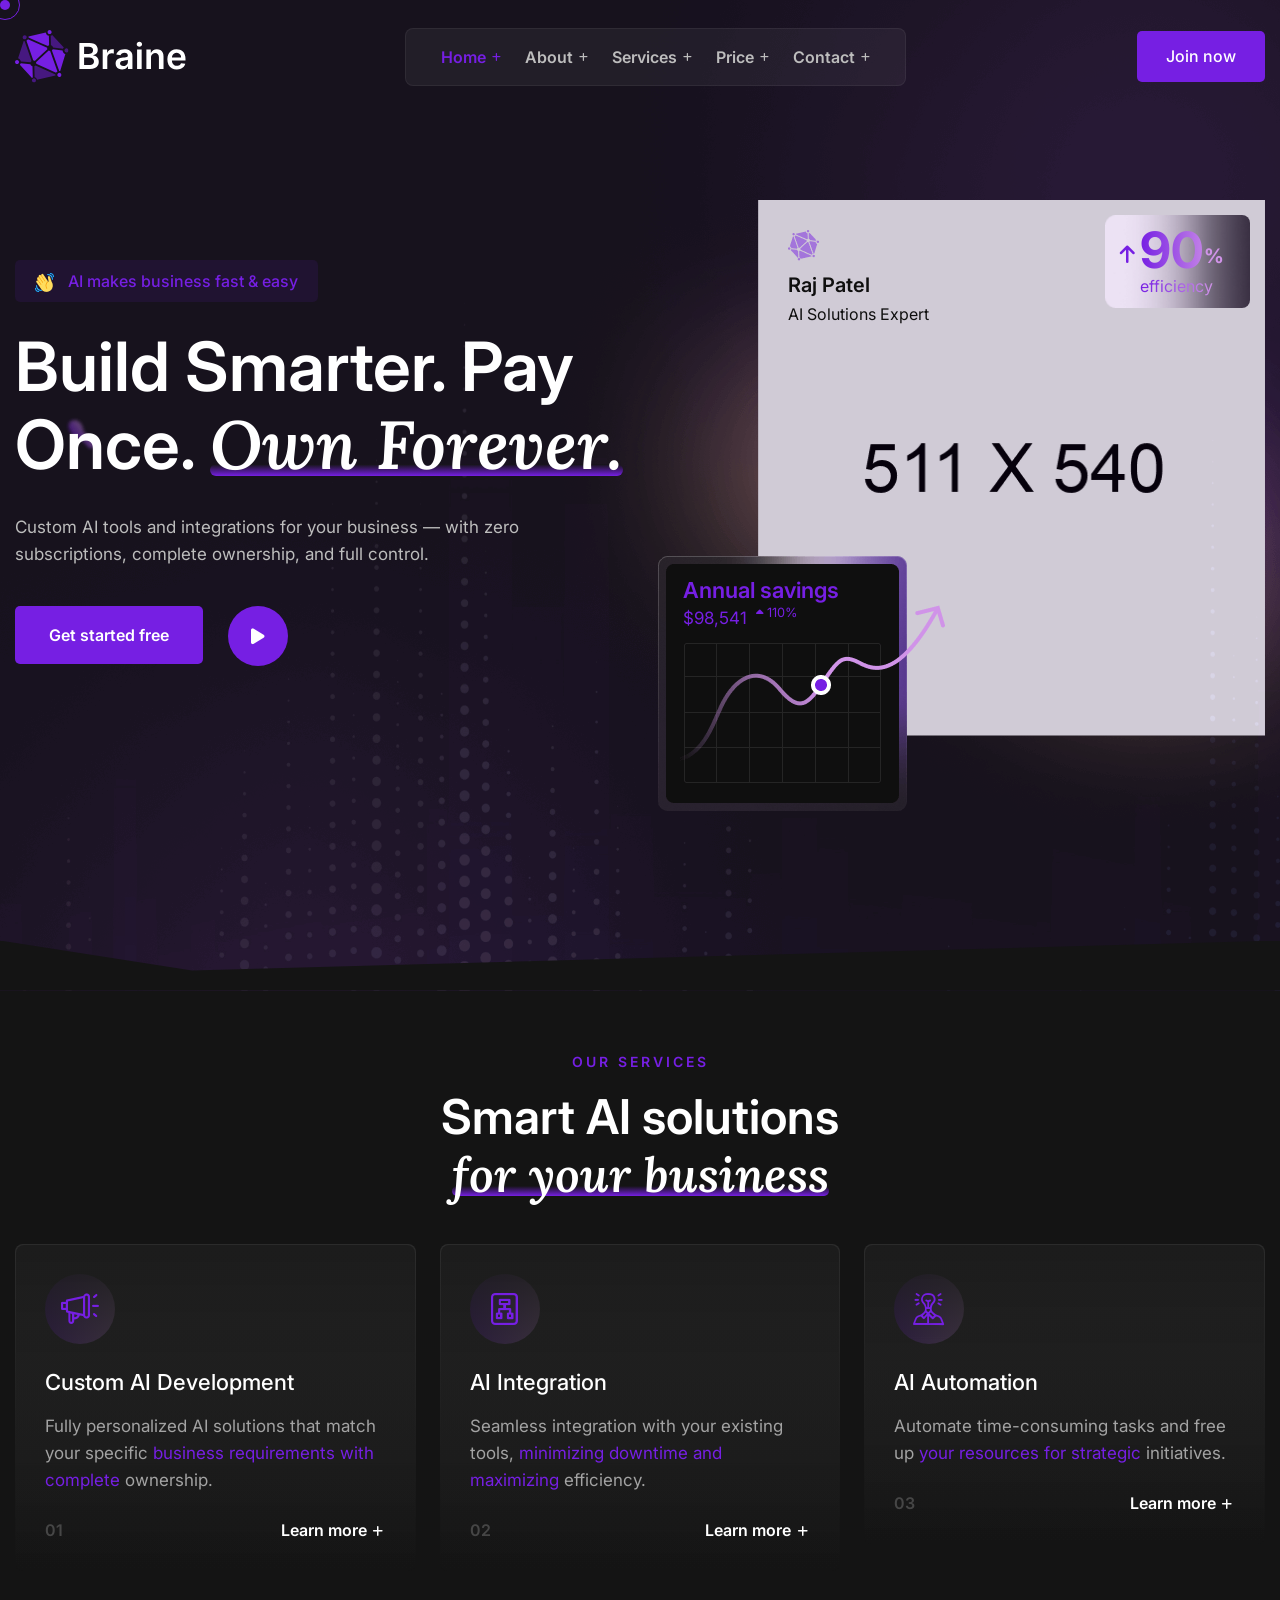
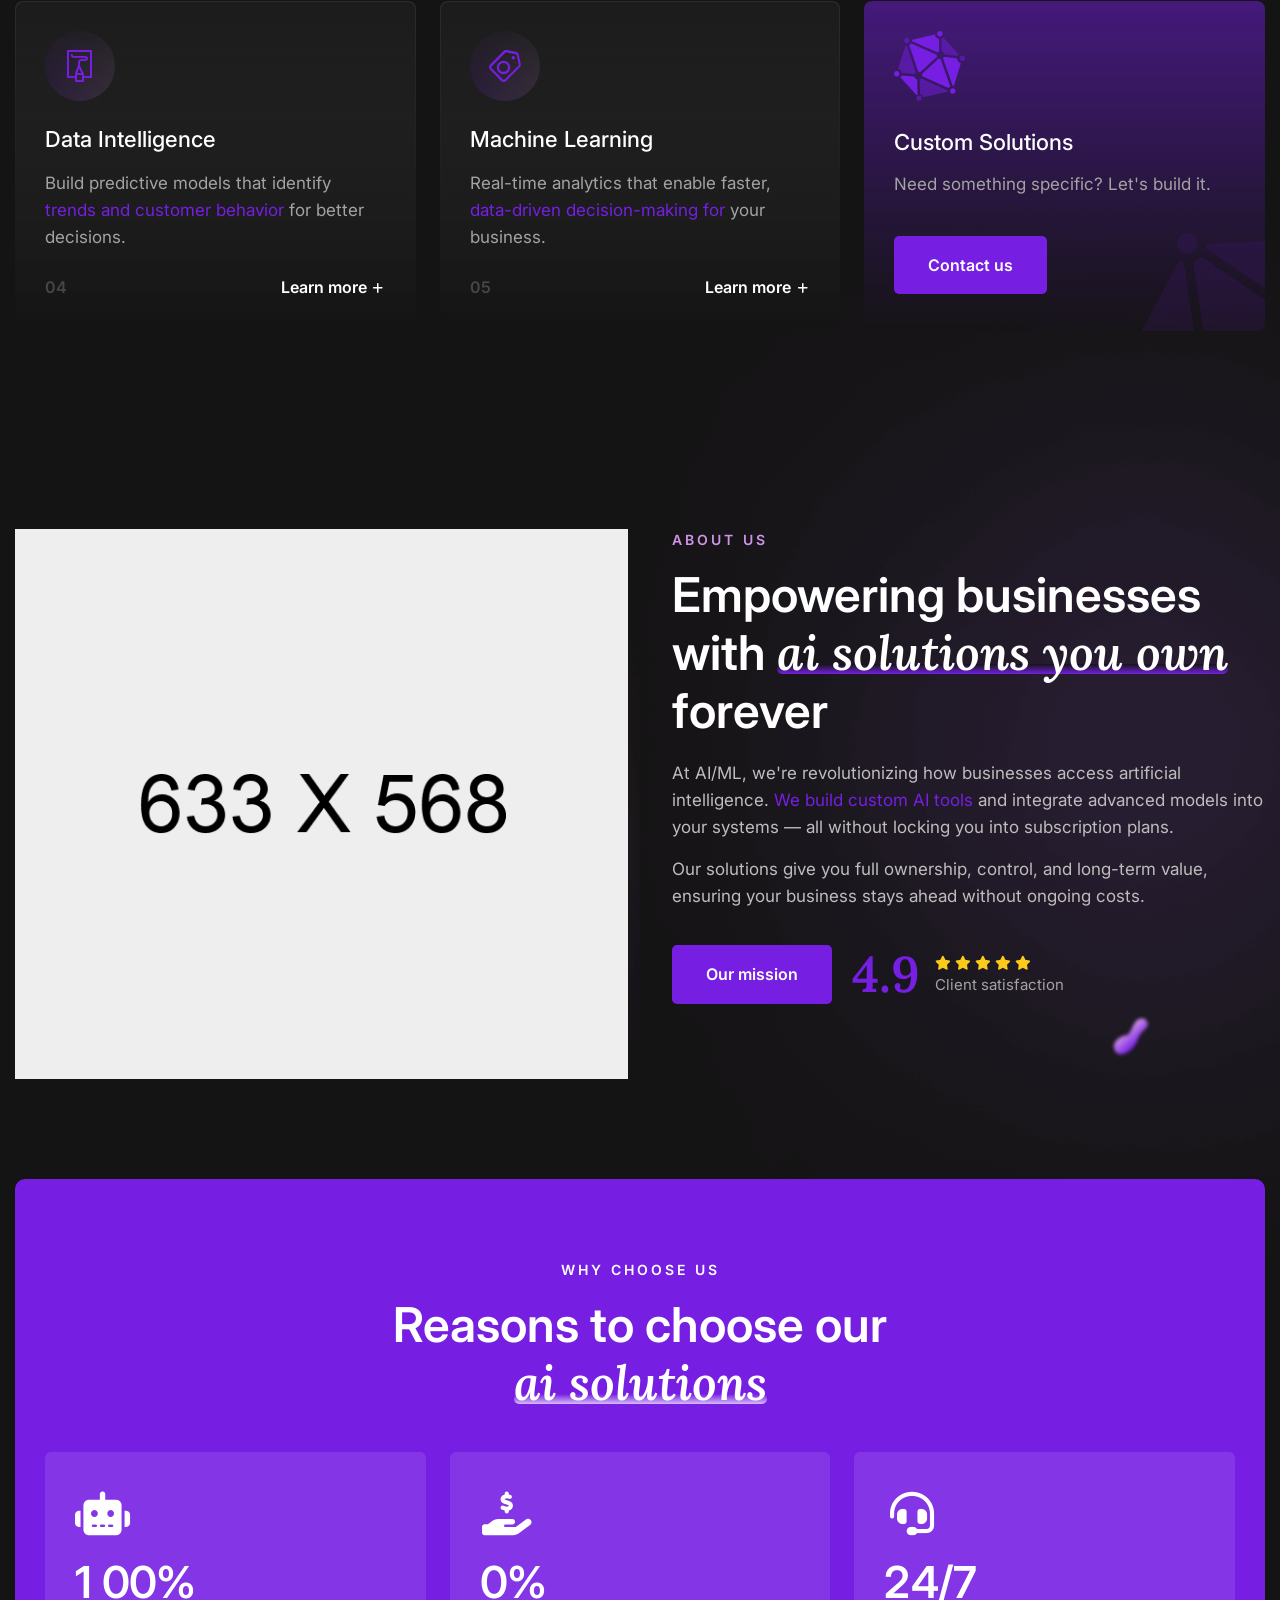
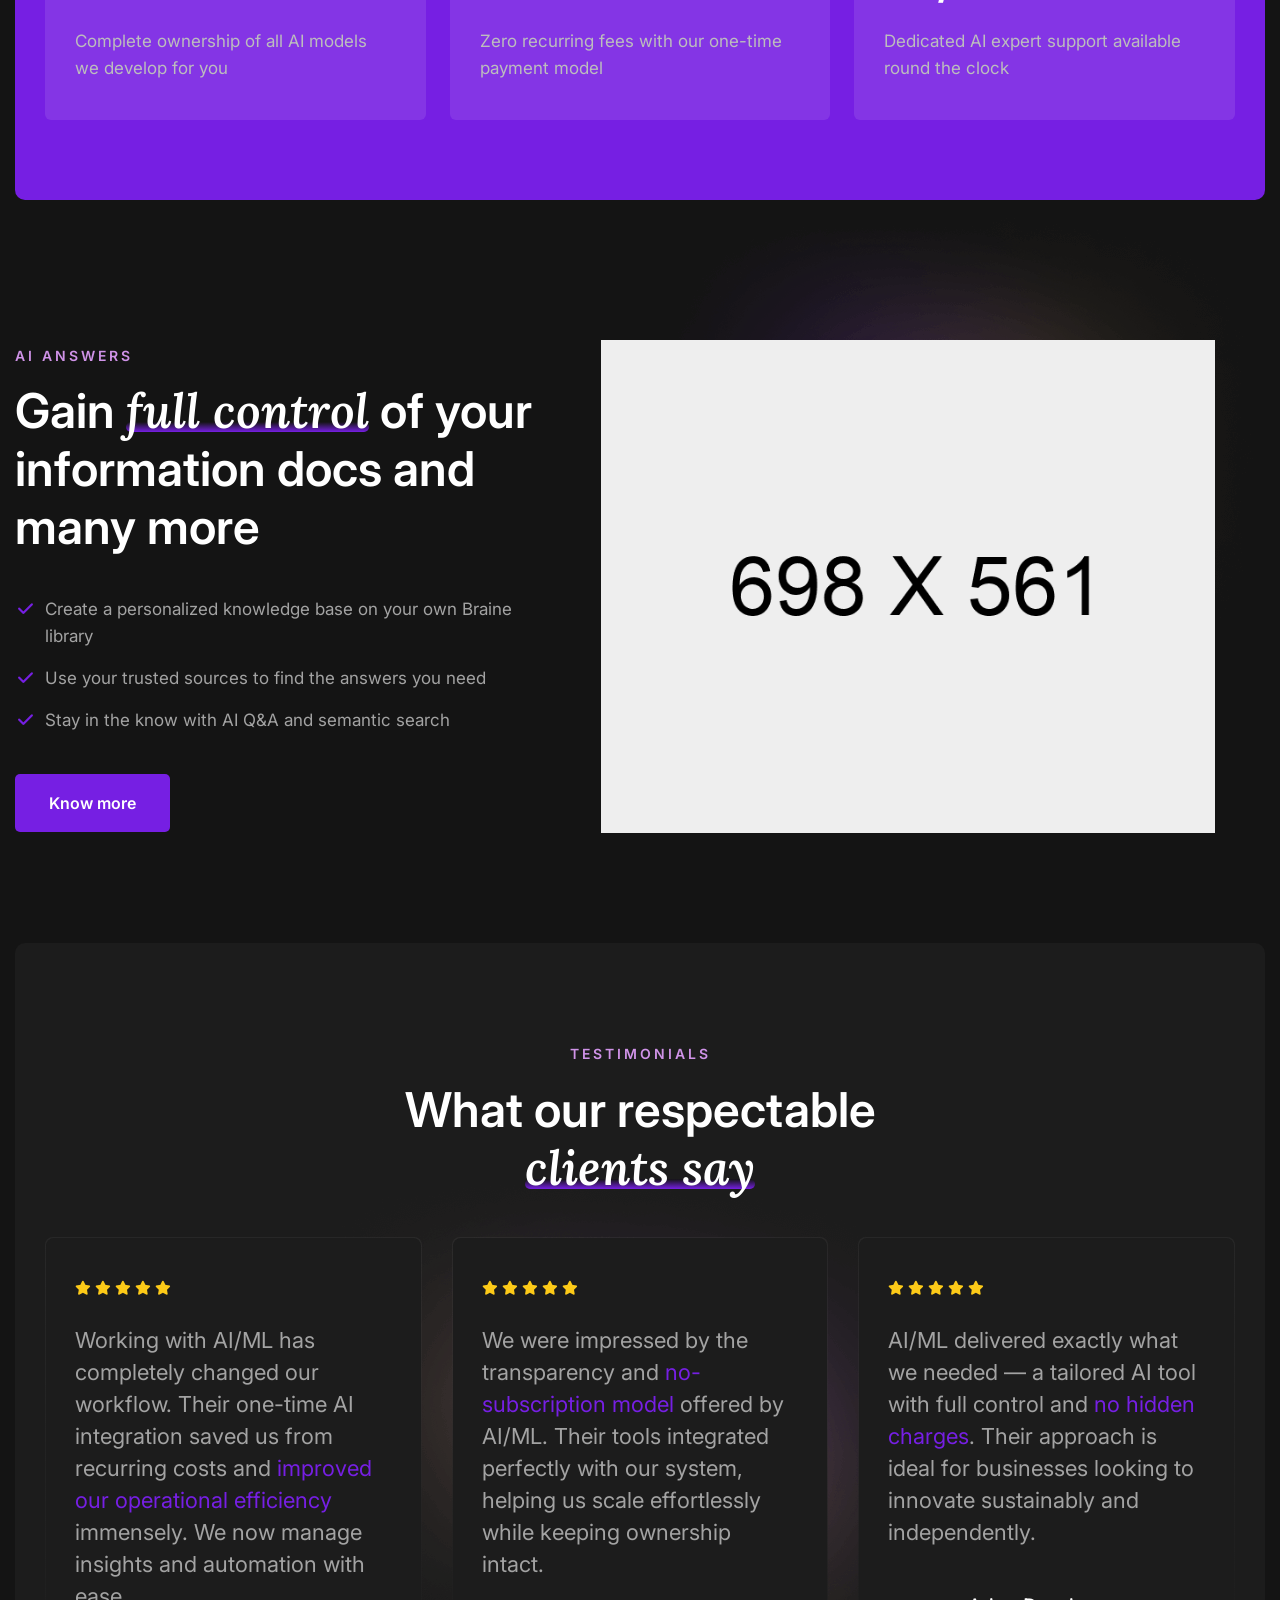
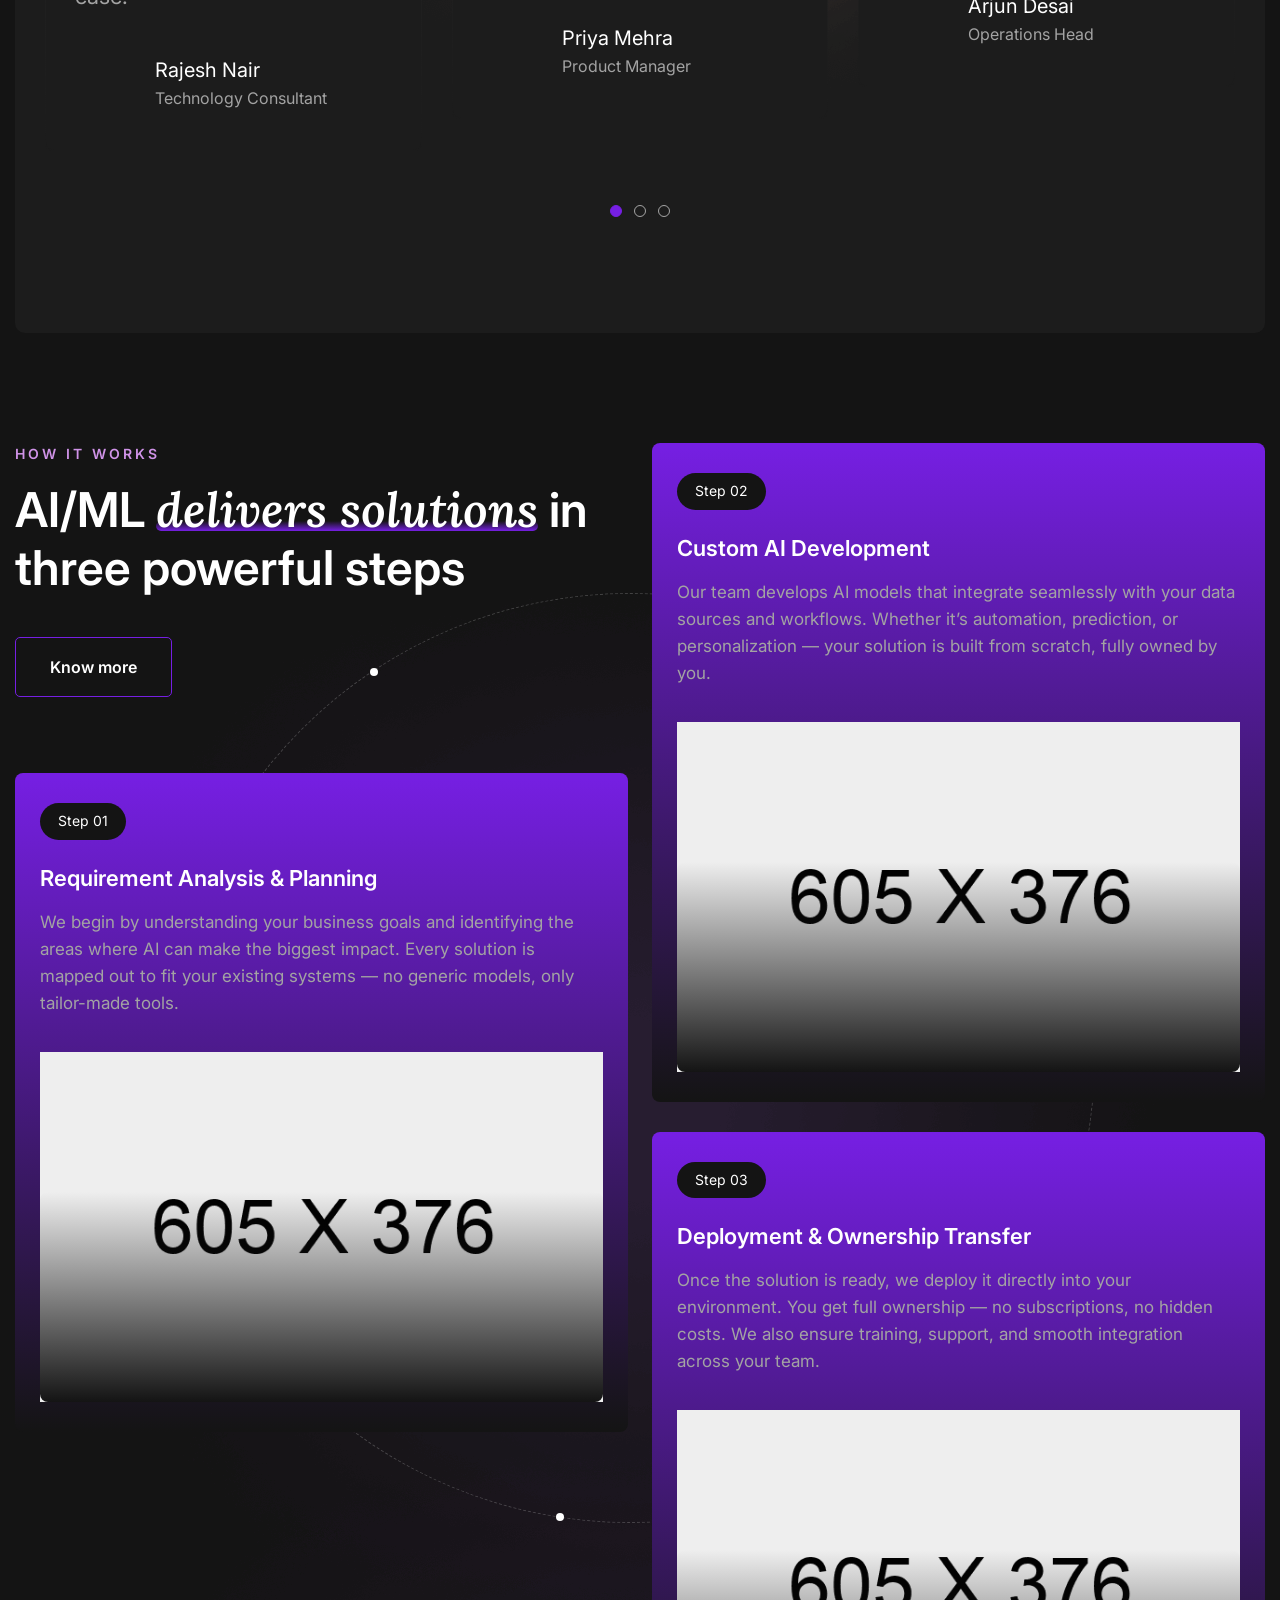
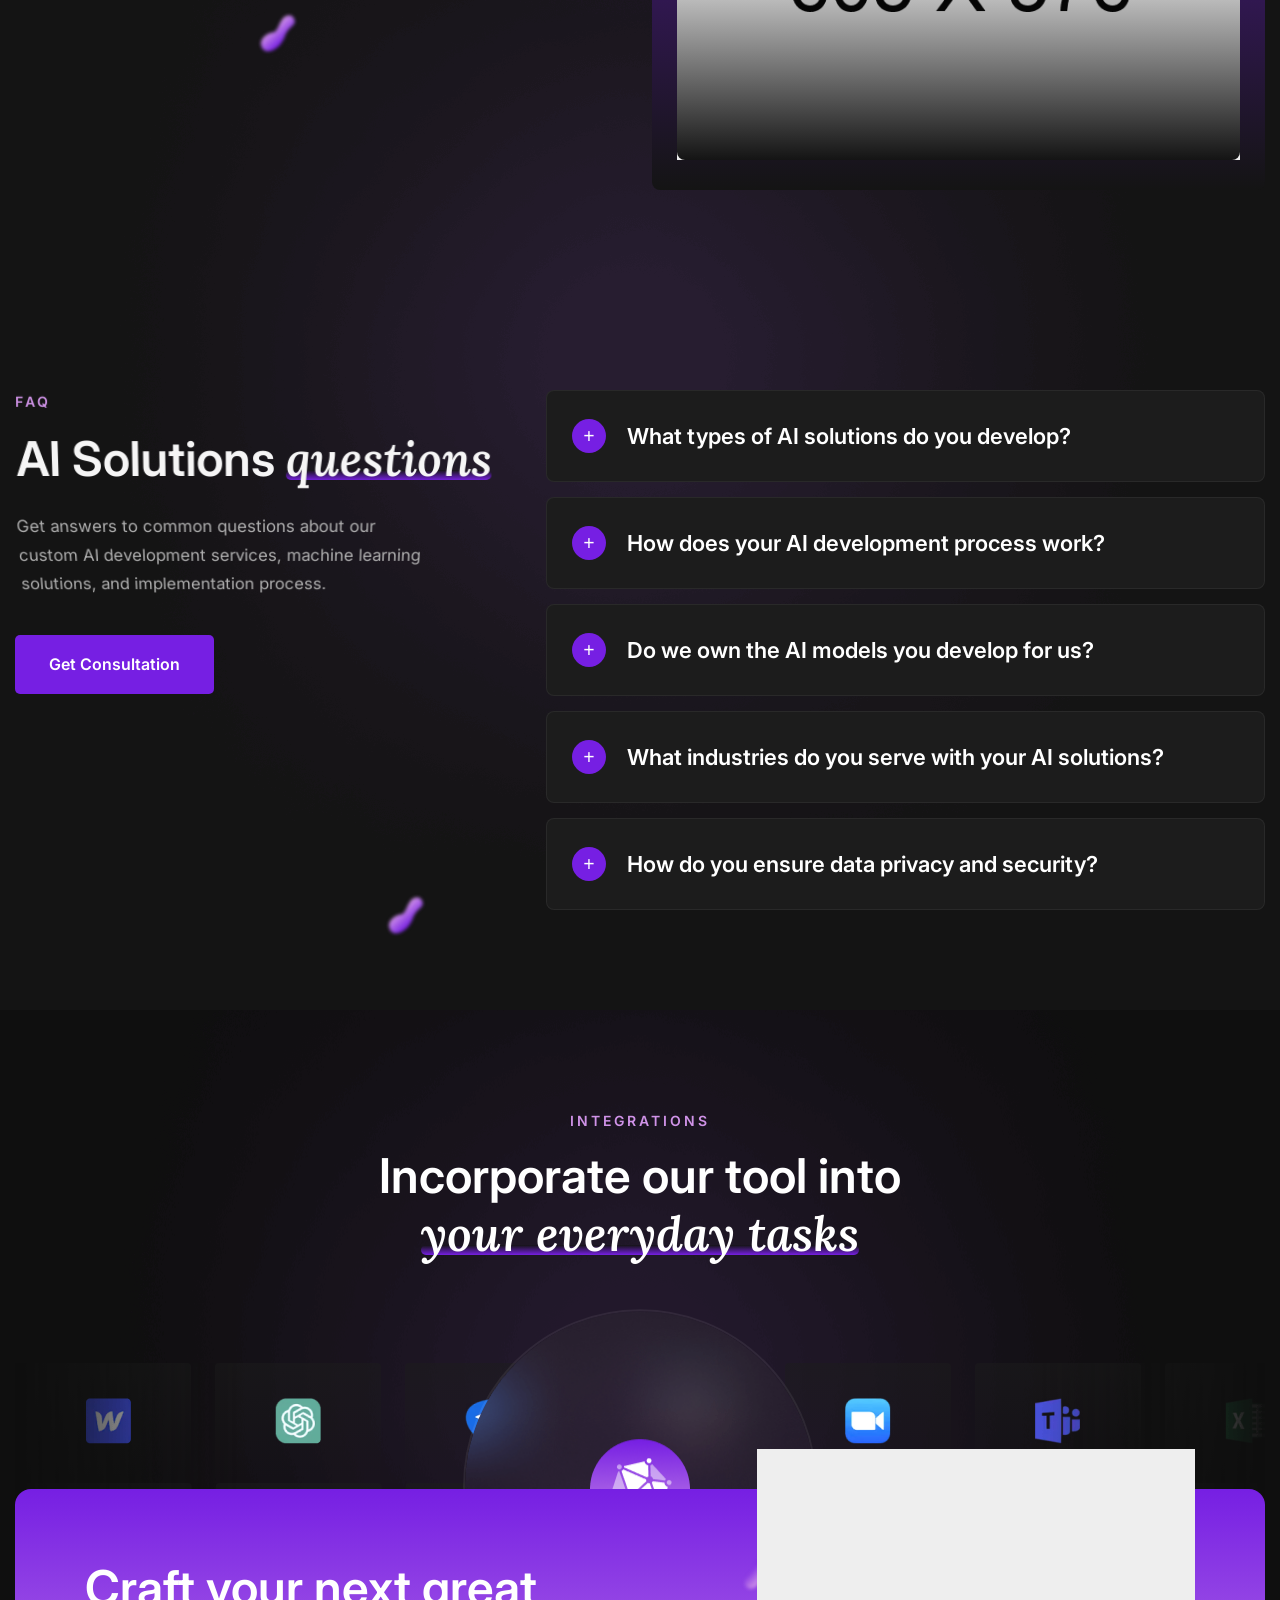
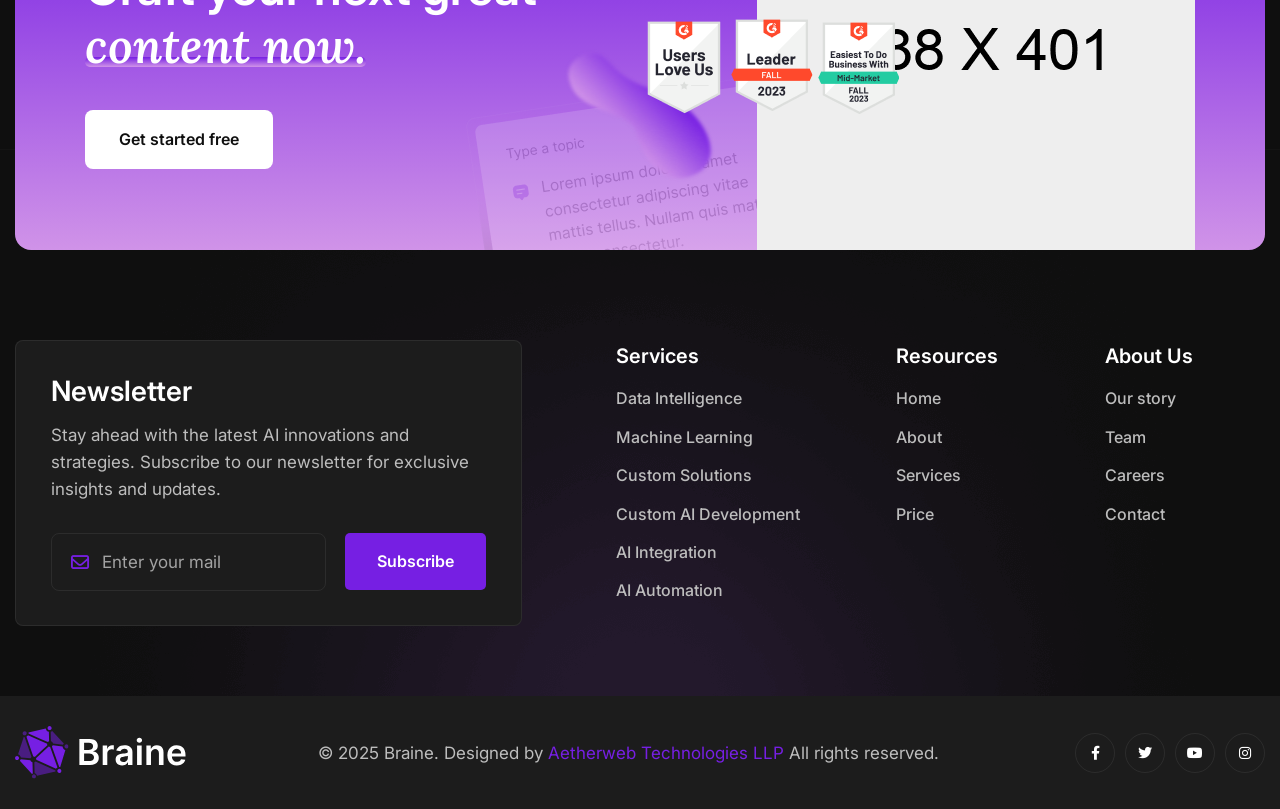
==== commit 3d499956: "content changed" ====
--- a/index.html
+++ b/index.html
@@ -186,7 +186,7 @@
       <section class="slider-one">
         <div class="main-slider swiper-container">
           <div class="swiper-wrapper">
-            <!-- Slide -->
+            <!-- Slide 1 -->
             <div class="swiper-slide">
               <div
                 class="slider-one_icon"
@@ -227,16 +227,16 @@
                         <i
                           ><img src="assets/images/main-slider/hand.png" alt=""
                         /></i>
-                        AI makes content fast & easy
+                        AI makes business fast & easy
                       </div>
                       <h1 class="slider-one_heading">
-                        Crafting digital brilliance
-                        <span>AI-Driven</span> copywriting
+                        Build Smarter. Pay Once.
+                        <span>Own Forever.</span>
                       </h1>
                       <div class="slider-one_text">
-                        Lorem ipsum dolor sit amet consectetur adipiscing elit
-                        Ut et massa mi. Aliquam in hendrerit urna. Pellentesque
-                        sit amet sapien.
+                        Custom AI tools and integrations for your business —
+                        with zero subscriptions, complete ownership, and full
+                        control.
                       </div>
                       <div
                         class="slider-one_button d-flex align-items-center flex-wrap"
@@ -251,8 +251,9 @@
                           <a
                             href="https://www.youtube.com/watch?v=kxPCFljwJws"
                             class="lightbox-video play-box"
-                            ><span class="fa fa-play"></span
-                          ></a>
+                          >
+                            <span class="fa fa-play"></span>
+                          </a>
                         </div>
                       </div>
                     </div>
@@ -275,9 +276,9 @@
                             src="assets/images/main-slider/icon-2.png"
                             alt=""
                         /></i>
-                        <h5 class="slider-one_author-name">Sara Ven</h5>
+                        <h5 class="slider-one_author-name">Raj Patel</h5>
                         <div class="slider-one_author-text">
-                          Social media manger
+                          AI Solutions Expert
                         </div>
                       </div>
                       <!-- Slider One Percent -->
@@ -288,7 +289,7 @@
                       </div>
                       <div class="slider-one_graph">
                         <div class="slider-one_graph-title">
-                          Annual goal
+                          Annual savings
                           <span
                             >$98,541
                             <sup
@@ -311,7 +312,7 @@
               </div>
             </div>
 
-            <!-- Slide -->
+            <!-- Slide 2 -->
             <div class="swiper-slide">
               <div
                 class="slider-one_icon"
@@ -352,32 +353,32 @@
                         <i
                           ><img src="assets/images/main-slider/hand.png" alt=""
                         /></i>
-                        AI makes content fast & easy
+                        Custom solutions for you
                       </div>
                       <h1 class="slider-one_heading">
-                        Crafting digital brilliance
-                        <span>AI-Driven</span> copywriting
+                        Smart AI solutions
+                        <span>built for you</span>
                       </h1>
                       <div class="slider-one_text">
-                        Lorem ipsum dolor sit amet consectetur adipiscing elit
-                        Ut et massa mi. Aliquam in hendrerit urna. Pellentesque
-                        sit amet sapien.
+                        We design AI tools from scratch to match your business
+                        needs with full ownership and no subscriptions.
                       </div>
                       <div
                         class="slider-one_button d-flex align-items-center flex-wrap"
                       >
                         <a href="about.html" class="template-btn btn-style-one">
                           <span class="btn-wrap">
-                            <span class="text-one">Get started free</span>
-                            <span class="text-two">Get started free</span>
+                            <span class="text-one">Explore services</span>
+                            <span class="text-two">Explore services</span>
                           </span>
                         </a>
                         <div class="slider-one_video">
                           <a
                             href="https://www.youtube.com/watch?v=kxPCFljwJws"
                             class="lightbox-video play-box"
-                            ><span class="fa fa-play"></span
-                          ></a>
+                          >
+                            <span class="fa fa-play"></span>
+                          </a>
                         </div>
                       </div>
                     </div>
@@ -400,25 +401,24 @@
                             src="assets/images/main-slider/icon-2.png"
                             alt=""
                         /></i>
-                        <h5 class="slider-one_author-name">Sara Ven</h5>
+                        <h5 class="slider-one_author-name">Priya Sharma</h5>
                         <div class="slider-one_author-text">
-                          Social media manger
+                          AI Integration Specialist
                         </div>
                       </div>
                       <!-- Slider One Percent -->
                       <div class="slider-one_percentage">
                         <i class="fa-solid fa-arrow-up fa-fw"></i>
-                        <div class="slider-one_percent">90<sub>%</sub></div>
-                        <div class="slider-one_percentage-text">efficiency</div>
+                        <div class="slider-one_percent">95<sub>%</sub></div>
+                        <div class="slider-one_percentage-text">accuracy</div>
                       </div>
                       <div class="slider-one_graph">
                         <div class="slider-one_graph-title">
-                          Annual goal
+                          Client satisfaction
                           <span
-                            >$98,541
+                            >98%
                             <sup
-                              ><i class="fa-solid fa-caret-up fa-fw"></i
-                              >110%</sup
+                              ><i class="fa-solid fa-caret-up fa-fw"></i>5%</sup
                             ></span
                           >
                         </div>
@@ -436,7 +436,7 @@
               </div>
             </div>
 
-            <!-- Slide -->
+            <!-- Slide 3 -->
             <div class="swiper-slide">
               <div
                 class="slider-one_icon"
@@ -477,32 +477,32 @@
                         <i
                           ><img src="assets/images/main-slider/hand.png" alt=""
                         /></i>
-                        AI makes content fast & easy
+                        Transform your business
                       </div>
                       <h1 class="slider-one_heading">
-                        Crafting digital brilliance
-                        <span>AI-Driven</span> copywriting
+                        AI that works
+                        <span>for you</span>
                       </h1>
                       <div class="slider-one_text">
-                        Lorem ipsum dolor sit amet consectetur adipiscing elit
-                        Ut et massa mi. Aliquam in hendrerit urna. Pellentesque
-                        sit amet sapien.
+                        From automation to data intelligence, we build solutions
+                        that give you competitive advantage.
                       </div>
                       <div
                         class="slider-one_button d-flex align-items-center flex-wrap"
                       >
                         <a href="about.html" class="template-btn btn-style-one">
                           <span class="btn-wrap">
-                            <span class="text-one">Get started free</span>
-                            <span class="text-two">Get started free</span>
+                            <span class="text-one">Talk to expert</span>
+                            <span class="text-two">Talk to expert</span>
                           </span>
                         </a>
                         <div class="slider-one_video">
                           <a
                             href="https://www.youtube.com/watch?v=kxPCFljwJws"
                             class="lightbox-video play-box"
-                            ><span class="fa fa-play"></span
-                          ></a>
+                          >
+                            <span class="fa fa-play"></span>
+                          </a>
                         </div>
                       </div>
                     </div>
@@ -525,25 +525,25 @@
                             src="assets/images/main-slider/icon-2.png"
                             alt=""
                         /></i>
-                        <h5 class="slider-one_author-name">Sara Ven</h5>
-                        <div class="slider-one_author-text">
-                          Social media manger
-                        </div>
+                        <h5 class="slider-one_author-name">Amit Kumar</h5>
+                        <div class="slider-one_author-text">Data Scientist</div>
                       </div>
                       <!-- Slider One Percent -->
                       <div class="slider-one_percentage">
                         <i class="fa-solid fa-arrow-up fa-fw"></i>
-                        <div class="slider-one_percent">90<sub>%</sub></div>
-                        <div class="slider-one_percentage-text">efficiency</div>
+                        <div class="slider-one_percent">85<sub>%</sub></div>
+                        <div class="slider-one_percentage-text">
+                          productivity
+                        </div>
                       </div>
                       <div class="slider-one_graph">
                         <div class="slider-one_graph-title">
-                          Annual goal
+                          ROI improvement
                           <span
-                            >$98,541
+                            >3.5x
                             <sup
                               ><i class="fa-solid fa-caret-up fa-fw"></i
-                              >110%</sup
+                              >75%</sup
                             ></span
                           >
                         </div>
@@ -570,10 +570,10 @@
         <div class="auto-container">
           <!-- Sec Title -->
           <div class="sec-title centered">
-            <div class="sec-title_title">Our Service</div>
+            <div class="sec-title_title">Our Services</div>
             <h2 class="sec-title_heading">
-              Experience our latest <br />
-              <span>new features</span>
+              Smart AI solutions <br />
+              <span>for your business</span>
             </h2>
           </div>
           <div class="row clearfix">
@@ -588,19 +588,19 @@
                   <i class="icon-speaker1"></i>
                 </div>
                 <h5 class="service-block_one-heading">
-                  <a href="service-detail.html">Digital marketers</a>
+                  <a href="service-detail.html">Custom AI Development</a>
                 </h5>
                 <div class="service-block_one-text">
-                  Lorem ipsum dolor sit ame consectetur adipiscing elit Ut et
-                  <span>massa mi. Aliquam</span> in hendrerit urna..
+                  Fully personalized AI solutions that match your specific
+                  <span>business requirements with complete</span> ownership.
                 </div>
                 <div
                   class="lower-box d-flex justify-content-between align-items-center flex-wrap"
                 >
                   <div class="service-block_one-number">01</div>
-                  <a class="service-block_one-join" href="service-detail.html"
-                    >Join now <i class="fa-solid fa-plus fa-fw"></i
-                  ></a>
+                  <a class="service-block_one-join" href="service-detail.html">
+                    Learn more <i class="fa-solid fa-plus fa-fw"></i>
+                  </a>
                 </div>
               </div>
             </div>
@@ -616,19 +616,19 @@
                   <i class="icon-marketing"></i>
                 </div>
                 <h5 class="service-block_one-heading">
-                  <a href="service-detail.html">Content marketers</a>
+                  <a href="service-detail.html">AI Integration</a>
                 </h5>
                 <div class="service-block_one-text">
-                  Lorem ipsum dolor sit ame consectetur adipiscing elit Ut et
-                  <span>massa mi. Aliquam</span> in hendrerit urna..
+                  Seamless integration with your existing tools,
+                  <span>minimizing downtime and maximizing</span> efficiency.
                 </div>
                 <div
                   class="lower-box d-flex justify-content-between align-items-center flex-wrap"
                 >
                   <div class="service-block_one-number">02</div>
-                  <a class="service-block_one-join" href="service-detail.html"
-                    >Join now <i class="fa-solid fa-plus fa-fw"></i
-                  ></a>
+                  <a class="service-block_one-join" href="service-detail.html">
+                    Learn more <i class="fa-solid fa-plus fa-fw"></i>
+                  </a>
                 </div>
               </div>
             </div>
@@ -644,19 +644,19 @@
                   <i class="icon-users"></i>
                 </div>
                 <h5 class="service-block_one-heading">
-                  <a href="service-detail.html">Founders</a>
+                  <a href="service-detail.html">AI Automation</a>
                 </h5>
                 <div class="service-block_one-text">
-                  Lorem ipsum dolor sit ame consectetur adipiscing elit Ut et
-                  <span>massa mi. Aliquam</span> in hendrerit urna..
+                  Automate time-consuming tasks and free up
+                  <span>your resources for strategic</span> initiatives.
                 </div>
                 <div
                   class="lower-box d-flex justify-content-between align-items-center flex-wrap"
                 >
                   <div class="service-block_one-number">03</div>
-                  <a class="service-block_one-join" href="service-detail.html"
-                    >Join now <i class="fa-solid fa-plus fa-fw"></i
-                  ></a>
+                  <a class="service-block_one-join" href="service-detail.html">
+                    Learn more <i class="fa-solid fa-plus fa-fw"></i>
+                  </a>
                 </div>
               </div>
             </div>
@@ -672,19 +672,20 @@
                   <i class="icon-copyright"></i>
                 </div>
                 <h5 class="service-block_one-heading">
-                  <a href="service-detail.html">Copywriters</a>
+                  <a href="service-detail.html">Data Intelligence</a>
                 </h5>
                 <div class="service-block_one-text">
-                  Lorem ipsum dolor sit ame consectetur adipiscing elit Ut et
-                  <span>massa mi. Aliquam</span> in hendrerit urna..
+                  Build predictive models that identify
+                  <span>trends and customer behavior</span> for better
+                  decisions.
                 </div>
                 <div
                   class="lower-box d-flex justify-content-between align-items-center flex-wrap"
                 >
                   <div class="service-block_one-number">04</div>
-                  <a class="service-block_one-join" href="service-detail.html"
-                    >Join now <i class="fa-solid fa-plus fa-fw"></i
-                  ></a>
+                  <a class="service-block_one-join" href="service-detail.html">
+                    Learn more <i class="fa-solid fa-plus fa-fw"></i>
+                  </a>
                 </div>
               </div>
             </div>
@@ -700,19 +701,19 @@
                   <i class="icon-tag"></i>
                 </div>
                 <h5 class="service-block_one-heading">
-                  <a href="service-detail.html">SEO specialists</a>
+                  <a href="service-detail.html">Machine Learning</a>
                 </h5>
                 <div class="service-block_one-text">
-                  Lorem ipsum dolor sit ame consectetur adipiscing elit Ut et
-                  <span>massa mi. Aliquam</span> in hendrerit urna..
+                  Real-time analytics that enable faster,
+                  <span>data-driven decision-making for</span> your business.
                 </div>
                 <div
                   class="lower-box d-flex justify-content-between align-items-center flex-wrap"
                 >
                   <div class="service-block_one-number">05</div>
-                  <a class="service-block_one-join" href="service-detail.html"
-                    >Join now <i class="fa-solid fa-plus fa-fw"></i
-                  ></a>
+                  <a class="service-block_one-join" href="service-detail.html">
+                    Learn more <i class="fa-solid fa-plus fa-fw"></i>
+                  </a>
                 </div>
               </div>
             </div>
@@ -734,16 +735,16 @@
                   <img src="assets/images/icons/service.png" alt="" />
                 </div>
                 <h5 class="service-block_two-heading">
-                  <a href="service-detail.html">More service</a>
+                  <a href="service-detail.html">Custom Solutions</a>
                 </h5>
                 <div class="service-block_two-text">
-                  Lorem ipsum dolor sit ame consectetur.
+                  Need something specific? Let's build it.
                 </div>
                 <div class="service-block_two-button">
                   <a href="service.html" class="template-btn btn-style-one">
                     <span class="btn-wrap">
-                      <span class="text-one">learn more</span>
-                      <span class="text-two">learn more</span>
+                      <span class="text-one">Contact us</span>
+                      <span class="text-two">Contact us</span>
                     </span>
                   </a>
                 </div>
@@ -789,7 +790,7 @@
               </div>
             </div>
 
-            <!-- Tab Column -->
+            <!-- Content Column -->
             <div
               class="about-one_content-column col-xl-6 col-lg-6 col-md-12 col-sm-12"
             >
@@ -798,41 +799,42 @@
                 <div class="sec-title">
                   <div class="sec-title_title">About us</div>
                   <h2 class="sec-title_heading">
-                    Crafting of your digital <span>narrative discover</span> our
-                    journey
+                    Empowering businesses with
+                    <span>AI solutions you own</span> forever
                   </h2>
                 </div>
                 <p>
-                  Lorem ipsum dolor sit amet consectetur adipiscing elit Ut et
-                  massa mi. Aliquam in hendrerit urna.
-                  <span>Pellentesque sit amet</span> sapien fringilla, mattis
-                  ligula consectetur, ultrices mauris. Maecenas vitae mattis
-                  tellus. Nullam quis imperdiet augue.
+                  At AI/ML, we're revolutionizing how businesses access
+                  artificial intelligence.
+                  <span>We build custom AI tools</span> and integrate advanced
+                  models into your systems — all without locking you into
+                  subscription plans.
                 </p>
                 <p>
-                  Lorem ipsum dolor sit amet consectetur adipiscing vitae mattis
-                  tellus. Nullam quis mattis ligula consectetur.
+                  Our solutions give you full ownership, control, and long-term
+                  value, ensuring your business stays ahead without ongoing
+                  costs.
                 </p>
                 <div
                   class="about-one_options d-flex align-items-center flex-wrap"
                 >
                   <a href="about.html" class="template-btn btn-style-one">
                     <span class="btn-wrap">
-                      <span class="text-one">Know more</span>
-                      <span class="text-two">Know more</span>
+                      <span class="text-one">Our mission</span>
+                      <span class="text-two">Our mission</span>
                     </span>
                   </a>
                   <div
                     class="about-one_rating-box d-flex align-items-center flex-wrap"
                   >
-                    4.7
+                    4.9
                     <div class="about-one_rating">
                       <span class="fa fa-star"></span>
                       <span class="fa fa-star"></span>
                       <span class="fa fa-star"></span>
                       <span class="fa fa-star"></span>
                       <span class="fa fa-star"></span>
-                      <i>Customer rating</i>
+                      <i>Client satisfaction</i>
                     </div>
                   </div>
                 </div>
@@ -849,10 +851,10 @@
           <div class="inner-container">
             <!-- Sec Title -->
             <div class="sec-title light centered">
-              <div class="sec-title_title">why chose us</div>
+              <div class="sec-title_title">why choose us</div>
               <h2 class="sec-title_heading">
-                Reason to chose our <br />
-                <span>platform</span>
+                Reasons to choose our <br />
+                <span>AI solutions</span>
               </h2>
             </div>
             <div class="row clearfix">
@@ -864,13 +866,13 @@
                   data-wow-duration="1500ms"
                 >
                   <div
-                    class="counter-block_one-icon fa-brands fa-instagram fa-fw"
+                    class="counter-block_one-icon fa-solid fa-robot fa-fw"
                   ></div>
                   <div class="counter-block_one-count">
-                    <span class="odometer" data-count="8000"></span><i>+</i>
+                    <span class="odometer" data-count="100"></span><i>%</i>
                   </div>
                   <div class="counter-block_one-text">
-                    More than 8,000 customers have experimented with Kafkai
+                    Complete ownership of all AI models we develop for you
                   </div>
                 </div>
               </div>
@@ -883,13 +885,13 @@
                   data-wow-duration="1500ms"
                 >
                   <div
-                    class="counter-block_one-icon fa-brands fa-instagram fa-fw"
+                    class="counter-block_one-icon fa-solid fa-hand-holding-dollar fa-fw"
                   ></div>
                   <div class="counter-block_one-count">
-                    <span class="odometer" data-count="500000"></span><i>+</i>
+                    <span class="odometer" data-count="0"></span><i>%</i>
                   </div>
                   <div class="counter-block_one-text">
-                    More than 8,000 customers have experimented with Kafkai
+                    Zero recurring fees with our one-time payment model
                   </div>
                 </div>
               </div>
@@ -902,13 +904,13 @@
                   data-wow-duration="1500ms"
                 >
                   <div
-                    class="counter-block_one-icon fa-brands fa-instagram fa-fw"
+                    class="counter-block_one-icon fa-solid fa-headset fa-fw"
                   ></div>
                   <div class="counter-block_one-count">
-                    <span class="odometer" data-count="200000"></span><i>+</i>
+                    <span class="odometer" data-count="24"></span><i>/7</i>
                   </div>
                   <div class="counter-block_one-text">
-                    More than 8,000 customers have experimented with Kafkai
+                    Dedicated AI expert support available round the clock
                   </div>
                 </div>
               </div>
@@ -991,7 +993,7 @@
               <div class="sec-title_title">Testimonials</div>
               <h2 class="sec-title_heading">
                 What our respectable <br />
-                <span>clients says</span>
+                <span>clients say</span>
               </h2>
             </div>
             <div class="three-item_carousel swiper-container">
@@ -1009,11 +1011,12 @@
                         <span class="fa fa-star"></span>
                       </div>
                       <div class="testimonial-block_one-text">
-                        Lorem ipsum amet consectetur adipiscing elit Ut et massa
-                        mi. Aliquam in hendrerit
-                        <span>Pellentesque sit amet</span> sapien fringilla,
-                        mattis ligula consectetur, ultrices mauris. Maecenas
-                        vitae mattis tellus. Nullam quis imperdiet augue.
+                        Working with AI/ML has completely changed our workflow.
+                        Their one-time AI integration saved us from recurring
+                        costs and
+                        <span>improved our operational efficiency</span>
+                        immensely. We now manage insights and automation with
+                        ease.
                       </div>
                       <div class="testimonial-block_one-author_box">
                         <div class="testimonial-block_one-author-image">
@@ -1022,7 +1025,7 @@
                             alt=""
                           />
                         </div>
-                        Larry K. Lund <span>Social Media Manger</span>
+                        Rajesh Nair <span>Technology Consultant</span>
                       </div>
                     </div>
                   </div>
@@ -1041,11 +1044,11 @@
                         <span class="fa fa-star"></span>
                       </div>
                       <div class="testimonial-block_one-text">
-                        Lorem ipsum amet consectetur adipiscing elit Ut et massa
-                        mi. Aliquam in hendrerit
-                        <span>Pellentesque sit amet</span> sapien fringilla,
-                        mattis ligula consectetur, ultrices mauris. Maecenas
-                        vitae mattis tellus. Nullam quis imperdiet augue.
+                        We were impressed by the transparency and
+                        <span>no-subscription model</span> offered by AI/ML.
+                        Their tools integrated perfectly with our system,
+                        helping us scale effortlessly while keeping ownership
+                        intact.
                       </div>
                       <div class="testimonial-block_one-author_box">
                         <div class="testimonial-block_one-author-image">
@@ -1054,7 +1057,7 @@
                             alt=""
                           />
                         </div>
-                        Marian R. Vieira <span>Social Media Manger</span>
+                        Priya Mehra <span>Product Manager</span>
                       </div>
                     </div>
                   </div>
@@ -1073,11 +1076,11 @@
                         <span class="fa fa-star"></span>
                       </div>
                       <div class="testimonial-block_one-text">
-                        Lorem ipsum amet consectetur adipiscing elit Ut et massa
-                        mi. Aliquam in hendrerit
-                        <span>Pellentesque sit amet</span> sapien fringilla,
-                        mattis ligula consectetur, ultrices mauris. Maecenas
-                        vitae mattis tellus. Nullam quis imperdiet augue.
+                        AI/ML delivered exactly what we needed — a tailored AI
+                        tool with full control and
+                        <span>no hidden charges</span>. Their approach is ideal
+                        for businesses looking to innovate sustainably and
+                        independently.
                       </div>
                       <div class="testimonial-block_one-author_box">
                         <div class="testimonial-block_one-author-image">
@@ -1086,7 +1089,7 @@
                             alt=""
                           />
                         </div>
-                        Bob E. Wiggins <span>Social Media Manger</span>
+                        Arjun Desai <span>Operations Head</span>
                       </div>
                     </div>
                   </div>
@@ -1121,10 +1124,10 @@
 
             <!-- Sec Title -->
             <div class="sec-title">
-              <div class="sec-title_title">How its work</div>
+              <div class="sec-title_title">How It Works</div>
               <h2 class="sec-title_heading">
-                Braine <span>typically operate</span> in <br />
-                a three steps
+                AI/ML <span>delivers solutions</span> in <br />
+                three powerful steps
               </h2>
             </div>
             <div class="steps-one_button">
@@ -1142,52 +1145,70 @@
                 <div class="step-block_one">
                   <div class="step-block_one-inner">
                     <div class="step-block_one-steps">step 01</div>
-                    <h5 class="step-block_one-title">Algorithm processing</h5>
+                    <h5 class="step-block_one-title">
+                      Requirement Analysis & Planning
+                    </h5>
                     <div class="step-block_one-text">
-                      Lorem ipsum dolor sit ame consectetur adipiscing elit Ut
-                      et massa mi. Aliquam in hendrerit urna..
+                      We begin by understanding your business goals and
+                      identifying the areas where AI can make the biggest
+                      impact. Every solution is mapped out to fit your existing
+                      systems — no generic models, only tailor-made tools.
                     </div>
                     <div class="step-block_one-content">
                       <div class="image">
-                        <img src="assets/images/resource/step-1.png" alt="" />
-                      </div>
-                    </div>
-                  </div>
-                </div>
-              </div>
+                        <img
+                          src="assets/images/resource/step-1.png"
+                          alt="Step 1 - Planning"
+                        />
+                      </div>
+                    </div>
+                  </div>
+                </div>
+              </div>
+
               <!-- Column -->
               <div class="column col-lg-6 col-md-12 col-sm-12">
-                <!-- Step Block One -->
+                <!-- Step Block Two -->
                 <div class="step-block_one">
                   <div class="step-block_one-inner">
                     <div class="step-block_one-steps">step 02</div>
-                    <h5 class="step-block_one-title">Input & data gathering</h5>
+                    <h5 class="step-block_one-title">Custom AI Development</h5>
                     <div class="step-block_one-text">
-                      Lorem ipsum dolor sit ame consectetur adipiscing elit Ut
-                      et massa mi. Aliquam in hendrerit urna..
+                      Our team develops AI models that integrate seamlessly with
+                      your data sources and workflows. Whether it’s automation,
+                      prediction, or personalization — your solution is built
+                      from scratch, fully owned by you.
                     </div>
                     <div class="step-block_one-content">
                       <div class="image">
-                        <img src="assets/images/resource/step-2.png" alt="" />
-                      </div>
-                    </div>
-                  </div>
-                </div>
-
-                <!-- Step Block One -->
+                        <img
+                          src="assets/images/resource/step-2.png"
+                          alt="Step 2 - Development"
+                        />
+                      </div>
+                    </div>
+                  </div>
+                </div>
+
+                <!-- Step Block Three -->
                 <div class="step-block_one">
                   <div class="step-block_one-inner">
                     <div class="step-block_one-steps">step 03</div>
                     <h5 class="step-block_one-title">
-                      Content generation & refinement
+                      Deployment & Ownership Transfer
                     </h5>
                     <div class="step-block_one-text">
-                      Lorem ipsum dolor sit ame consectetur adipiscing elit Ut
-                      et massa mi. Aliquam in hendrerit urna..
+                      Once the solution is ready, we deploy it directly into
+                      your environment. You get full ownership — no
+                      subscriptions, no hidden costs. We also ensure training,
+                      support, and smooth integration across your team.
                     </div>
                     <div class="step-block_one-content">
                       <div class="image">
-                        <img src="assets/images/resource/step-3.png" alt="" />
+                        <img
+                          src="assets/images/resource/step-3.png"
+                          alt="Step 3 - Deployment"
+                        />
                       </div>
                     </div>
                   </div>
@@ -1198,364 +1219,6 @@
         </div>
       </section>
       <!-- End Steps One -->
-
-      <!-- Price One -->
-      <section class="price-one">
-        <div
-          class="price-one_bg"
-          style="background-image: url(assets/images/background/price-bg.png)"
-        ></div>
-        <div class="auto-container">
-          <div class="inner-container">
-            <!-- Sec Title -->
-            <div class="sec-title title-anim centered">
-              <div class="sec-title_title">Our Peicing</div>
-              <h2 class="sec-title_heading">
-                Join for <span>free</span> Today
-              </h2>
-            </div>
-            <div class="pricing-tabs tabs-box">
-              <!--Tab Btns-->
-              <div class="buttons-outer">
-                <ul class="tab-buttons clearfix">
-                  <li data-tab="#prod-monthly" class="tab-btn active-btn">
-                    Monthly
-                  </li>
-                  <li data-tab="#prod-yearly" class="tab-btn">Yearly</li>
-                </ul>
-              </div>
-
-              <!--Tabs Container-->
-              <div class="tabs-content">
-                <!-- Tab -->
-                <div class="tab active-tab" id="prod-monthly">
-                  <div class="content">
-                    <div class="row clearfix">
-                      <!-- Price Block One -->
-                      <div class="price-block_one col-lg-4 col-md-6 col-sm-12">
-                        <div class="price-block_one-inner">
-                          <div class="price-block_one-title">Starter</div>
-                          <div class="price-block_one-subtitle">
-                            Up to 2,000 words / mo
-                          </div>
-                          <div class="price-block_one-content">
-                            <div
-                              class="d-flex justify-content-between align-items-end flex-wrap"
-                            >
-                              <div class="price-block_one-price">
-                                <sup>$</sup>3<sub>/mo</sub>
-                              </div>
-                              <div class="price-block_one-text">
-                                *Get Braine tailored
-                              </div>
-                            </div>
-                            <div class="price-block_one-button">
-                              <a class="template-btn price-one_button" href="#"
-                                >Start 1 month free trail</a
-                              >
-                            </div>
-                            <ul class="price-block_one-list">
-                              <li>
-                                <i class="fa-solid fa-check fa-fw"></i>Up to
-                                10,000 words
-                              </li>
-                              <li>
-                                <i class="fa-solid fa-check fa-fw"></i>Access to
-                                basic tools
-                              </li>
-                              <li>
-                                <i class="fa-solid fa-check fa-fw"></i>Access to
-                                AI copywriting tools
-                              </li>
-                              <li>
-                                <i class="fa-solid fa-check fa-fw"></i>Email
-                                support only
-                              </li>
-                              <li>
-                                <i class="fa-solid fa-check fa-fw"></i>Advance
-                                700+ tools
-                              </li>
-                            </ul>
-                          </div>
-                        </div>
-                      </div>
-
-                      <!-- Price Block One -->
-                      <div
-                        class="price-block_one active col-lg-4 col-md-6 col-sm-12"
-                      >
-                        <div class="price-block_one-inner">
-                          <div
-                            class="price-one_stars"
-                            style="
-                              background-image: url(assets/images/icons/price-stars.png);
-                            "
-                          ></div>
-                          <div class="price-block_one-title">Professional</div>
-                          <div class="price-block_one-subtitle">
-                            Up to 10,000 words / mo
-                          </div>
-                          <div class="price-block_one-content">
-                            <div
-                              class="d-flex justify-content-between align-items-end flex-wrap"
-                            >
-                              <div class="price-block_one-price">
-                                <sup>$</sup>9<sub>/mo</sub>
-                              </div>
-                              <div class="price-block_one-text">
-                                *Get Braine tailored
-                              </div>
-                            </div>
-                            <div class="price-block_one-button">
-                              <a class="template-btn price-one_button" href="#"
-                                >Start 1 month free trail</a
-                              >
-                            </div>
-                            <ul class="price-block_one-list">
-                              <li>
-                                <i class="fa-solid fa-check fa-fw"></i>Up to
-                                10,000 words
-                              </li>
-                              <li>
-                                <i class="fa-solid fa-check fa-fw"></i>Access to
-                                basic tools
-                              </li>
-                              <li>
-                                <i class="fa-solid fa-check fa-fw"></i>Access to
-                                AI copywriting tools
-                              </li>
-                              <li>
-                                <i class="fa-solid fa-check fa-fw"></i>Email
-                                support only
-                              </li>
-                              <li>
-                                <i class="fa-solid fa-check fa-fw"></i>Advance
-                                700+ tools
-                              </li>
-                            </ul>
-                          </div>
-                        </div>
-                      </div>
-
-                      <!-- Price Block One -->
-                      <div class="price-block_one col-lg-4 col-md-6 col-sm-12">
-                        <div class="price-block_one-inner">
-                          <div class="price-block_one-title">Enterprise</div>
-                          <div class="price-block_one-subtitle">
-                            Up to 10,000 words / mo
-                          </div>
-                          <div class="price-block_one-content">
-                            <div
-                              class="d-flex justify-content-between align-items-end flex-wrap"
-                            >
-                              <div class="price-block_one-price">
-                                <sup>$</sup>18<sub>/mo</sub>
-                              </div>
-                              <div class="price-block_one-text">
-                                *Get Braine tailored
-                              </div>
-                            </div>
-                            <div class="price-block_one-button">
-                              <a class="template-btn price-one_button" href="#"
-                                >Start 1 month free trail</a
-                              >
-                            </div>
-                            <ul class="price-block_one-list">
-                              <li>
-                                <i class="fa-solid fa-check fa-fw"></i>Up to
-                                10,000 words
-                              </li>
-                              <li>
-                                <i class="fa-solid fa-check fa-fw"></i>Access to
-                                basic tools
-                              </li>
-                              <li>
-                                <i class="fa-solid fa-check fa-fw"></i>Access to
-                                AI copywriting tools
-                              </li>
-                              <li>
-                                <i class="fa-solid fa-check fa-fw"></i>Email
-                                support only
-                              </li>
-                              <li>
-                                <i class="fa-solid fa-check fa-fw"></i>Advance
-                                700+ tools
-                              </li>
-                            </ul>
-                          </div>
-                        </div>
-                      </div>
-                    </div>
-                  </div>
-                </div>
-
-                <!-- Tab -->
-                <div class="tab" id="prod-yearly">
-                  <div class="content">
-                    <div class="row clearfix">
-                      <!-- Price Block One -->
-                      <div class="price-block_one col-lg-4 col-md-6 col-sm-12">
-                        <div class="price-block_one-inner">
-                          <div class="price-block_one-title">Starter</div>
-                          <div class="price-block_one-subtitle">
-                            Up to 2,000 words / mo
-                          </div>
-                          <div class="price-block_one-content">
-                            <div
-                              class="d-flex justify-content-between align-items-end flex-wrap"
-                            >
-                              <div class="price-block_one-price">
-                                <sup>$</sup>3<sub>/mo</sub>
-                              </div>
-                              <div class="price-block_one-text">
-                                *Get Braine tailored
-                              </div>
-                            </div>
-                            <div class="price-block_one-button">
-                              <a class="template-btn price-one_button" href="#"
-                                >Start 1 month free trail</a
-                              >
-                            </div>
-                            <ul class="price-block_one-list">
-                              <li>
-                                <i class="fa-solid fa-check fa-fw"></i>Up to
-                                10,000 words
-                              </li>
-                              <li>
-                                <i class="fa-solid fa-check fa-fw"></i>Access to
-                                basic tools
-                              </li>
-                              <li>
-                                <i class="fa-solid fa-check fa-fw"></i>Access to
-                                AI copywriting tools
-                              </li>
-                              <li>
-                                <i class="fa-solid fa-check fa-fw"></i>Email
-                                support only
-                              </li>
-                              <li>
-                                <i class="fa-solid fa-check fa-fw"></i>Advance
-                                700+ tools
-                              </li>
-                            </ul>
-                          </div>
-                        </div>
-                      </div>
-
-                      <!-- Price Block One -->
-                      <div
-                        class="price-block_one active col-lg-4 col-md-6 col-sm-12"
-                      >
-                        <div class="price-block_one-inner">
-                          <div
-                            class="price-one_stars"
-                            style="
-                              background-image: url(assets/images/icons/price-stars.png);
-                            "
-                          ></div>
-                          <div class="price-block_one-title">Professional</div>
-                          <div class="price-block_one-subtitle">
-                            Up to 10,000 words / mo
-                          </div>
-                          <div class="price-block_one-content">
-                            <div
-                              class="d-flex justify-content-between align-items-end flex-wrap"
-                            >
-                              <div class="price-block_one-price">
-                                <sup>$</sup>9<sub>/mo</sub>
-                              </div>
-                              <div class="price-block_one-text">
-                                *Get Braine tailored
-                              </div>
-                            </div>
-                            <div class="price-block_one-button">
-                              <a class="template-btn price-one_button" href="#"
-                                >Start 1 month free trail</a
-                              >
-                            </div>
-                            <ul class="price-block_one-list">
-                              <li>
-                                <i class="fa-solid fa-check fa-fw"></i>Up to
-                                10,000 words
-                              </li>
-                              <li>
-                                <i class="fa-solid fa-check fa-fw"></i>Access to
-                                basic tools
-                              </li>
-                              <li>
-                                <i class="fa-solid fa-check fa-fw"></i>Access to
-                                AI copywriting tools
-                              </li>
-                              <li>
-                                <i class="fa-solid fa-check fa-fw"></i>Email
-                                support only
-                              </li>
-                              <li>
-                                <i class="fa-solid fa-check fa-fw"></i>Advance
-                                700+ tools
-                              </li>
-                            </ul>
-                          </div>
-                        </div>
-                      </div>
-
-                      <!-- Price Block One -->
-                      <div class="price-block_one col-lg-4 col-md-6 col-sm-12">
-                        <div class="price-block_one-inner">
-                          <div class="price-block_one-title">Enterprise</div>
-                          <div class="price-block_one-subtitle">
-                            Up to 10,000 words / mo
-                          </div>
-                          <div class="price-block_one-content">
-                            <div
-                              class="d-flex justify-content-between align-items-end flex-wrap"
-                            >
-                              <div class="price-block_one-price">
-                                <sup>$</sup>18<sub>/mo</sub>
-                              </div>
-                              <div class="price-block_one-text">
-                                *Get Braine tailored
-                              </div>
-                            </div>
-                            <div class="price-block_one-button">
-                              <a class="template-btn price-one_button" href="#"
-                                >Start 1 month free trail</a
-                              >
-                            </div>
-                            <ul class="price-block_one-list">
-                              <li>
-                                <i class="fa-solid fa-check fa-fw"></i>Up to
-                                10,000 words
-                              </li>
-                              <li>
-                                <i class="fa-solid fa-check fa-fw"></i>Access to
-                                basic tools
-                              </li>
-                              <li>
-                                <i class="fa-solid fa-check fa-fw"></i>Access to
-                                AI copywriting tools
-                              </li>
-                              <li>
-                                <i class="fa-solid fa-check fa-fw"></i>Email
-                                support only
-                              </li>
-                              <li>
-                                <i class="fa-solid fa-check fa-fw"></i>Advance
-                                700+ tools
-                              </li>
-                            </ul>
-                          </div>
-                        </div>
-                      </div>
-                    </div>
-                  </div>
-                </div>
-              </div>
-            </div>
-          </div>
-        </div>
-      </section>
-      <!-- End Price One -->
 
       <!-- Faq One -->
       <section class="faq-one">
@@ -1576,18 +1239,19 @@
                 <div class="sec-title title-anim">
                   <div class="sec-title_title">faq</div>
                   <h2 class="sec-title_heading">
-                    Frequently asked <span>questions</span>
+                    AI Solutions <span>Questions</span>
                   </h2>
                   <div class="sec-title_text">
-                    Lorem ipsum dolor sit amet consectetur adipiscing vitae
-                    mattis tellus. Nullam quis mattis ligula consectetur.
+                    Get answers to common questions about our custom AI
+                    development services, machine learning solutions, and
+                    implementation process.
                   </div>
                 </div>
                 <div class="faq-one_button">
                   <a href="contact.html" class="template-btn btn-style-one">
                     <span class="btn-wrap">
-                      <span class="text-one">Contact now</span>
-                      <span class="text-two">Contact now</span>
+                      <span class="text-one">Get Consultation</span>
+                      <span class="text-two">Get Consultation</span>
                     </span>
                   </a>
                 </div>
@@ -1607,16 +1271,16 @@
                           class="icon icon-plus fa-solid fa-plus fa-fw"
                         ></span>
                       </div>
-                      How does your AI copywriting tool work?
+                      What types of AI solutions do you develop?
                     </div>
                     <div class="acc-content">
                       <div class="content">
                         <div class="text">
-                          Our AI copywriting tool uses sophisticated algorithms
-                          to understand context, tone, and language nuances.
-                          Users input specific details or prompts, and the AI
-                          generates high-quality content based on that input,
-                          refining.
+                          We specialize in custom AI development including
+                          machine learning models, natural language processing
+                          (NLP) systems, computer vision solutions, predictive
+                          analytics, and AI-powered automation workflows
+                          tailored to your business needs.
                         </div>
                       </div>
                     </div>
@@ -1630,16 +1294,16 @@
                           class="icon icon-plus fa-solid fa-plus fa-fw"
                         ></span>
                       </div>
-                      What is AI copywriting?
+                      How does your AI development process work?
                     </div>
                     <div class="acc-content">
                       <div class="content">
                         <div class="text">
-                          Our AI copywriting tool uses sophisticated algorithms
-                          to understand context, tone, and language nuances.
-                          Users input specific details or prompts, and the AI
-                          generates high-quality content based on that input,
-                          refining.
+                          Our 5-phase process includes: 1) Requirement analysis,
+                          2) Data preparation, 3) Model development & training,
+                          4) Testing & validation, and 5) Deployment &
+                          maintenance. We maintain full transparency throughout
+                          the project lifecycle.
                         </div>
                       </div>
                     </div>
@@ -1653,16 +1317,15 @@
                           class="icon icon-plus fa-solid fa-plus fa-fw"
                         ></span>
                       </div>
-                      Can I trust the content generated by AI?
+                      Do we own the AI models you develop for us?
                     </div>
                     <div class="acc-content">
                       <div class="content">
                         <div class="text">
-                          Our AI copywriting tool uses sophisticated algorithms
-                          to understand context, tone, and language nuances.
-                          Users input specific details or prompts, and the AI
-                          generates high-quality content based on that input,
-                          refining.
+                          Yes, you retain complete ownership of all AI models,
+                          code, and intellectual property we develop for your
+                          business. We provide full documentation and transfer
+                          all rights upon project completion.
                         </div>
                       </div>
                     </div>
@@ -1676,16 +1339,15 @@
                           class="icon icon-plus fa-solid fa-plus fa-fw"
                         ></span>
                       </div>
-                      What types of content can your AI generate?
+                      What industries do you serve with your AI solutions?
                     </div>
                     <div class="acc-content">
                       <div class="content">
                         <div class="text">
-                          Our AI copywriting tool uses sophisticated algorithms
-                          to understand context, tone, and language nuances.
-                          Users input specific details or prompts, and the AI
-                          generates high-quality content based on that input,
-                          refining.
+                          We've developed AI solutions for healthcare, finance,
+                          e-commerce, manufacturing, logistics, and more. Our
+                          technology is adaptable to virtually any industry with
+                          data-driven processes.
                         </div>
                       </div>
                     </div>
@@ -1699,16 +1361,15 @@
                           class="icon icon-plus fa-solid fa-plus fa-fw"
                         ></span>
                       </div>
-                      What languages does your AI support?
+                      How do you ensure data privacy and security?
                     </div>
                     <div class="acc-content">
                       <div class="content">
                         <div class="text">
-                          Our AI copywriting tool uses sophisticated algorithms
-                          to understand context, tone, and language nuances.
-                          Users input specific details or prompts, and the AI
-                          generates high-quality content based on that input,
-                          refining.
+                          We implement enterprise-grade security measures
+                          including encryption, access controls, and compliance
+                          with GDPR/other regulations. Data never leaves your
+                          designated environment unless explicitly permitted.
                         </div>
                       </div>
                     </div>
@@ -1920,21 +1581,35 @@
                   <div class="footer-newsletter">
                     <h5 class="footer-title">Newsletter</h5>
                     <div class="footer-newsletter_text">
-                      Lorem ipsum dolor sit amet consectetur adipiscing vitae
-                      mattis tellus. Nullam quis mattis.
+                      Stay ahead with the latest AI innovations and strategies.
+                      Subscribe to our newsletter for exclusive insights and
+                      updates.
                     </div>
                     <div class="newsletter-box">
-                      <form method="post" action="contact.html">
+                      <form
+                        action="https://api.web3forms.com/submit"
+                        method="POST"
+                      >
+                        <input
+                          type="hidden"
+                          name="access_key"
+                          value="af0b7193-e1ba-42f6-a435-db4fb28a9f4a"
+                        />
                         <div class="form-group">
                           <span
                             class="icon fa-regular fa-envelope fa-fw"
                           ></span>
                           <input
                             type="email"
-                            name="search-field"
+                            name="email"
                             value=""
                             placeholder="Enter your mail"
                             required
+                          />
+                          <input
+                            type="hidden"
+                            name="redirect"
+                            value="https://web3forms.com/success"
                           />
                           <button
                             type="submit"
@@ -1959,36 +1634,34 @@
                       <div class="column col-lg-5 col-md-4 col-sm-6">
                         <h5 class="footer-title">Services</h5>
                         <ul class="footer-pages_list">
-                          <li><a href="#">AI-powered copywriting</a></li>
-                          <li><a href="#">Blog post generation</a></li>
-                          <li><a href="#">Social media content</a></li>
-                          <li><a href="#">Product descriptions</a></li>
-                          <li><a href="#">Email campaigns</a></li>
-                          <li><a href="#">Copy writings</a></li>
-                          <li><a href="#">SEO specialist</a></li>
+                          <li><a href="services.html">Data Intelligence</a></li>
+                          <li><a href="services.html">Machine Learning</a></li>
+                          <li><a href="services.html">Custom Solutions</a></li>
+                          <li>
+                            <a href="services.html">Custom AI Development</a>
+                          </li>
+                          <li><a href="services.html">AI Integration</a></li>
+                          <li><a href="services.html">AI Automation</a></li>
                         </ul>
                       </div>
                       <!-- Column -->
                       <div class="column col-lg-3 col-md-4 col-sm-6">
                         <h5 class="footer-title">resources</h5>
                         <ul class="footer-pages_list">
-                          <li><a href="#">Blog</a></li>
-                          <li><a href="#">FAQs</a></li>
-                          <li><a href="#">Help center</a></li>
-                          <li><a href="#">case studies</a></li>
-                          <li><a href="#">whitepapers</a></li>
-                          <li><a href="#">Services</a></li>
+                          <li><a href="index.html">Home</a></li>
+                          <li><a href="about.html">About</a></li>
+                          <li><a href="services.html">Services</a></li>
+                          <li><a href="pricing.html">Price</a></li>
                         </ul>
                       </div>
                       <!-- Column -->
                       <div class="column col-lg-4 col-md-4 col-sm-6">
                         <h5 class="footer-title">about us</h5>
                         <ul class="footer-pages_list">
-                          <li><a href="#">Our story</a></li>
-                          <li><a href="#">Team</a></li>
-                          <li><a href="#">Careers</a></li>
-                          <li><a href="#">Testimonials</a></li>
-                          <li><a href="#">Error 404</a></li>
+                          <li><a href="about.html">Our story</a></li>
+                          <li><a href="about.html">Team</a></li>
+                          <li><a href="about.html">Careers</a></li>
+                          <li><a href="contact.html">Contact</a></li>
                         </ul>
                       </div>
                     </div>
@@ -2009,8 +1682,9 @@
                 /></a>
               </div>
               <div class="footer-copyright">
-                &copy; 2024 <a href="index.html">Braine.</a> All rights
-                reserved.
+                &copy; 2025 Braine. Designed by
+                <a href="https://aetherweb.life/">Aetherweb Technologies LLP</a>
+                All rights reserved.
               </div>
               <!-- Social Box -->
               <div class="footer-social_box">
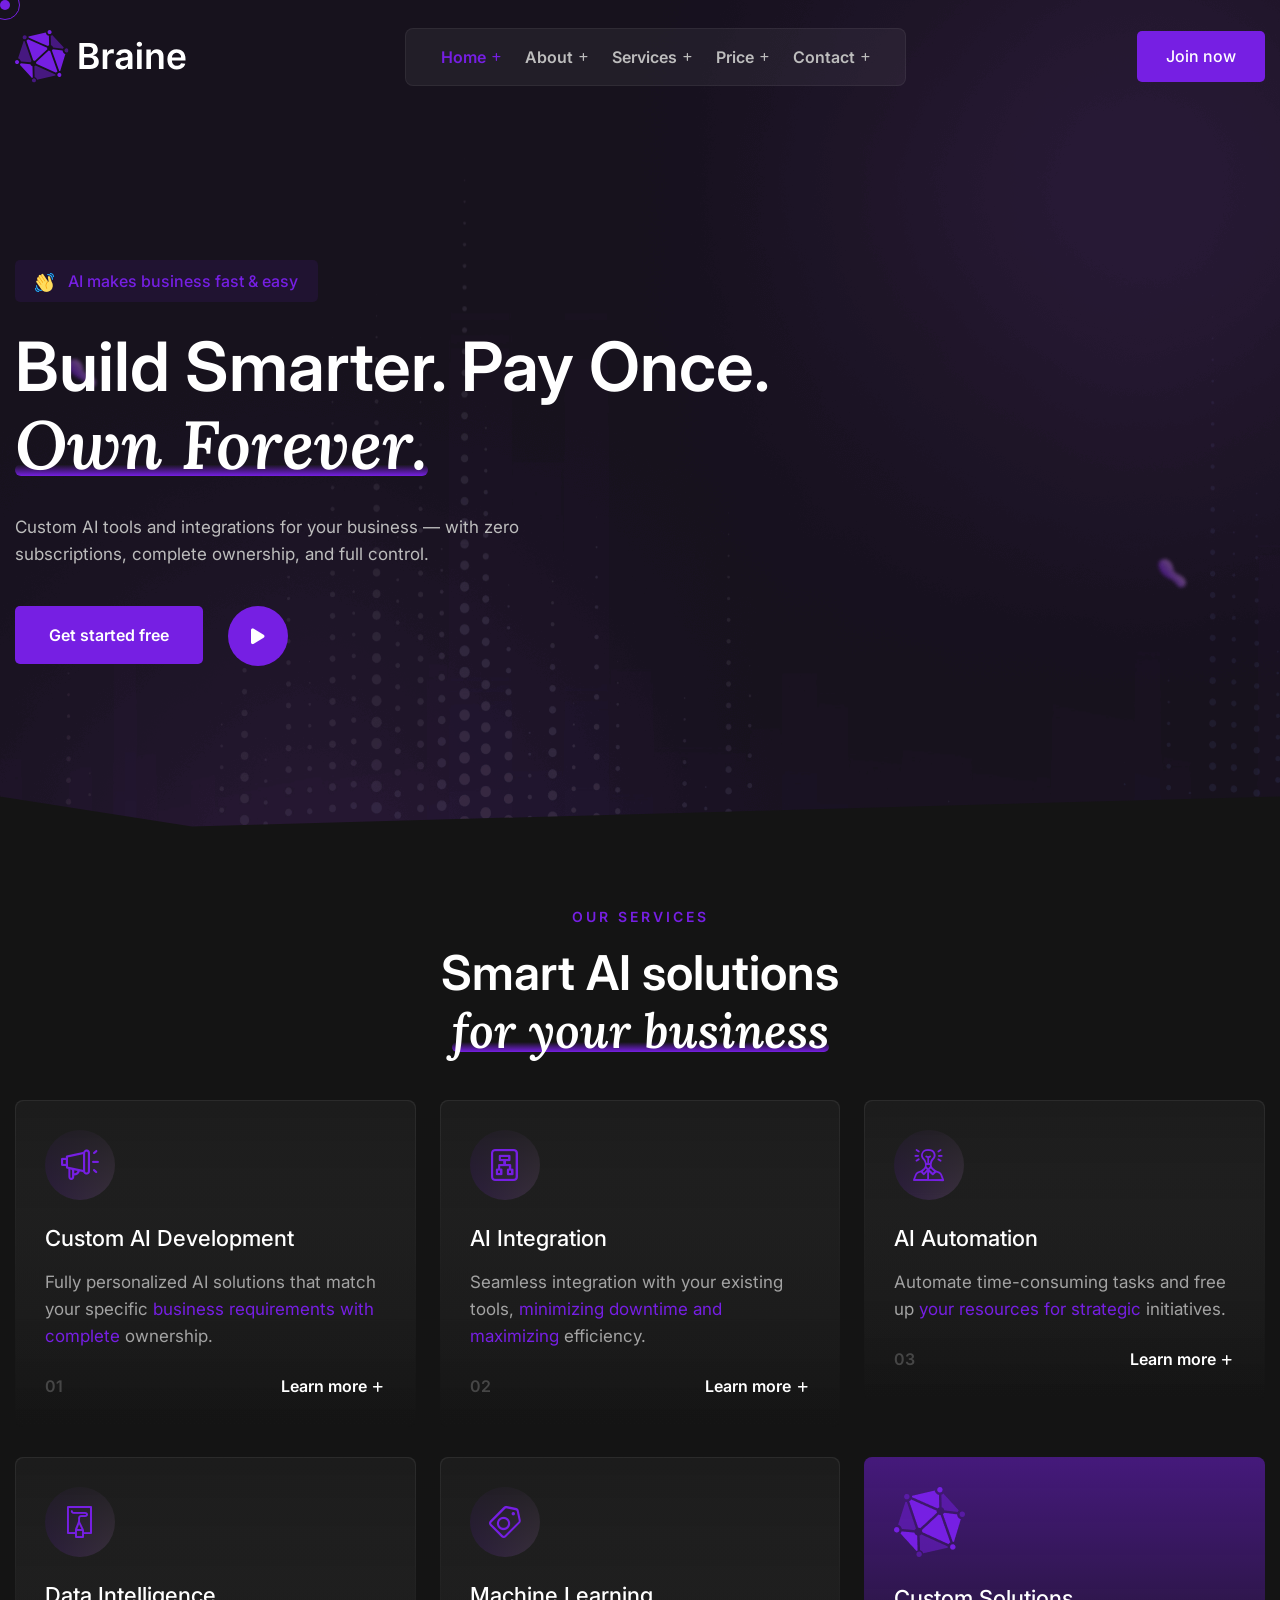
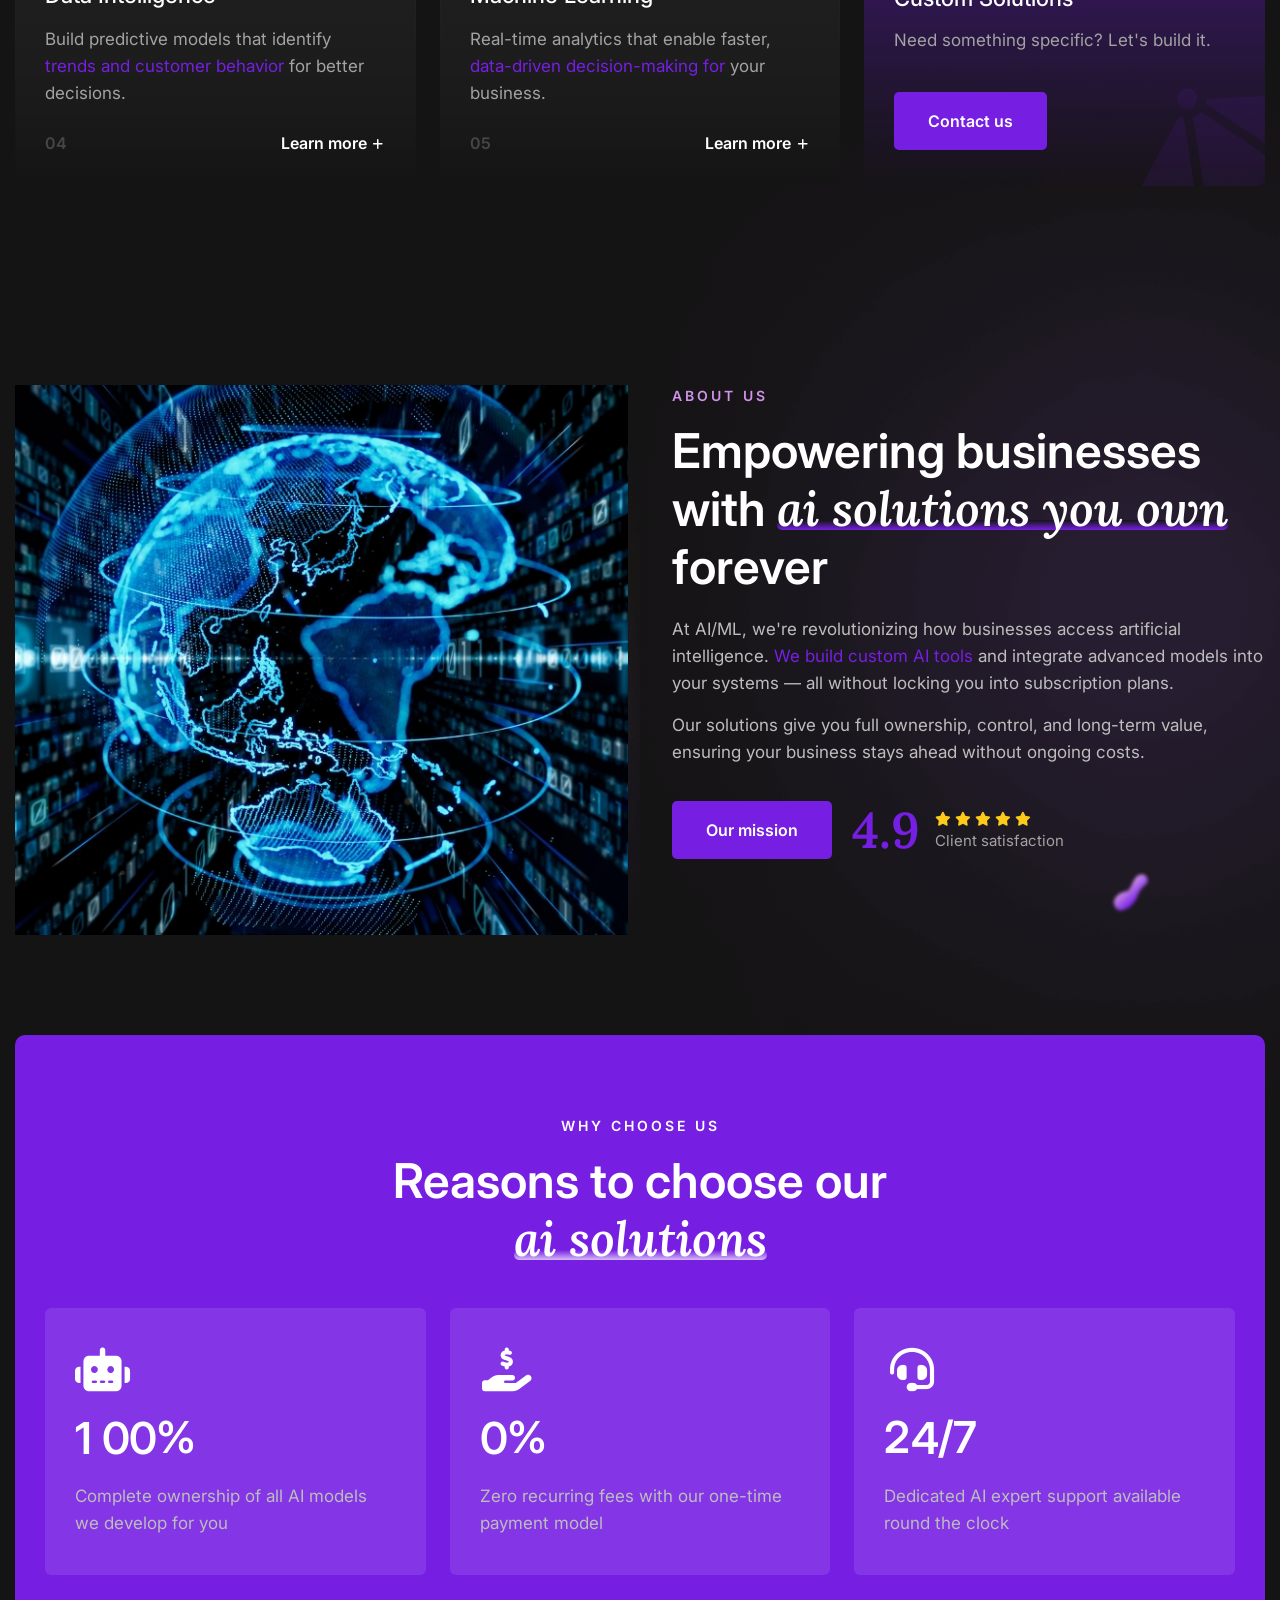
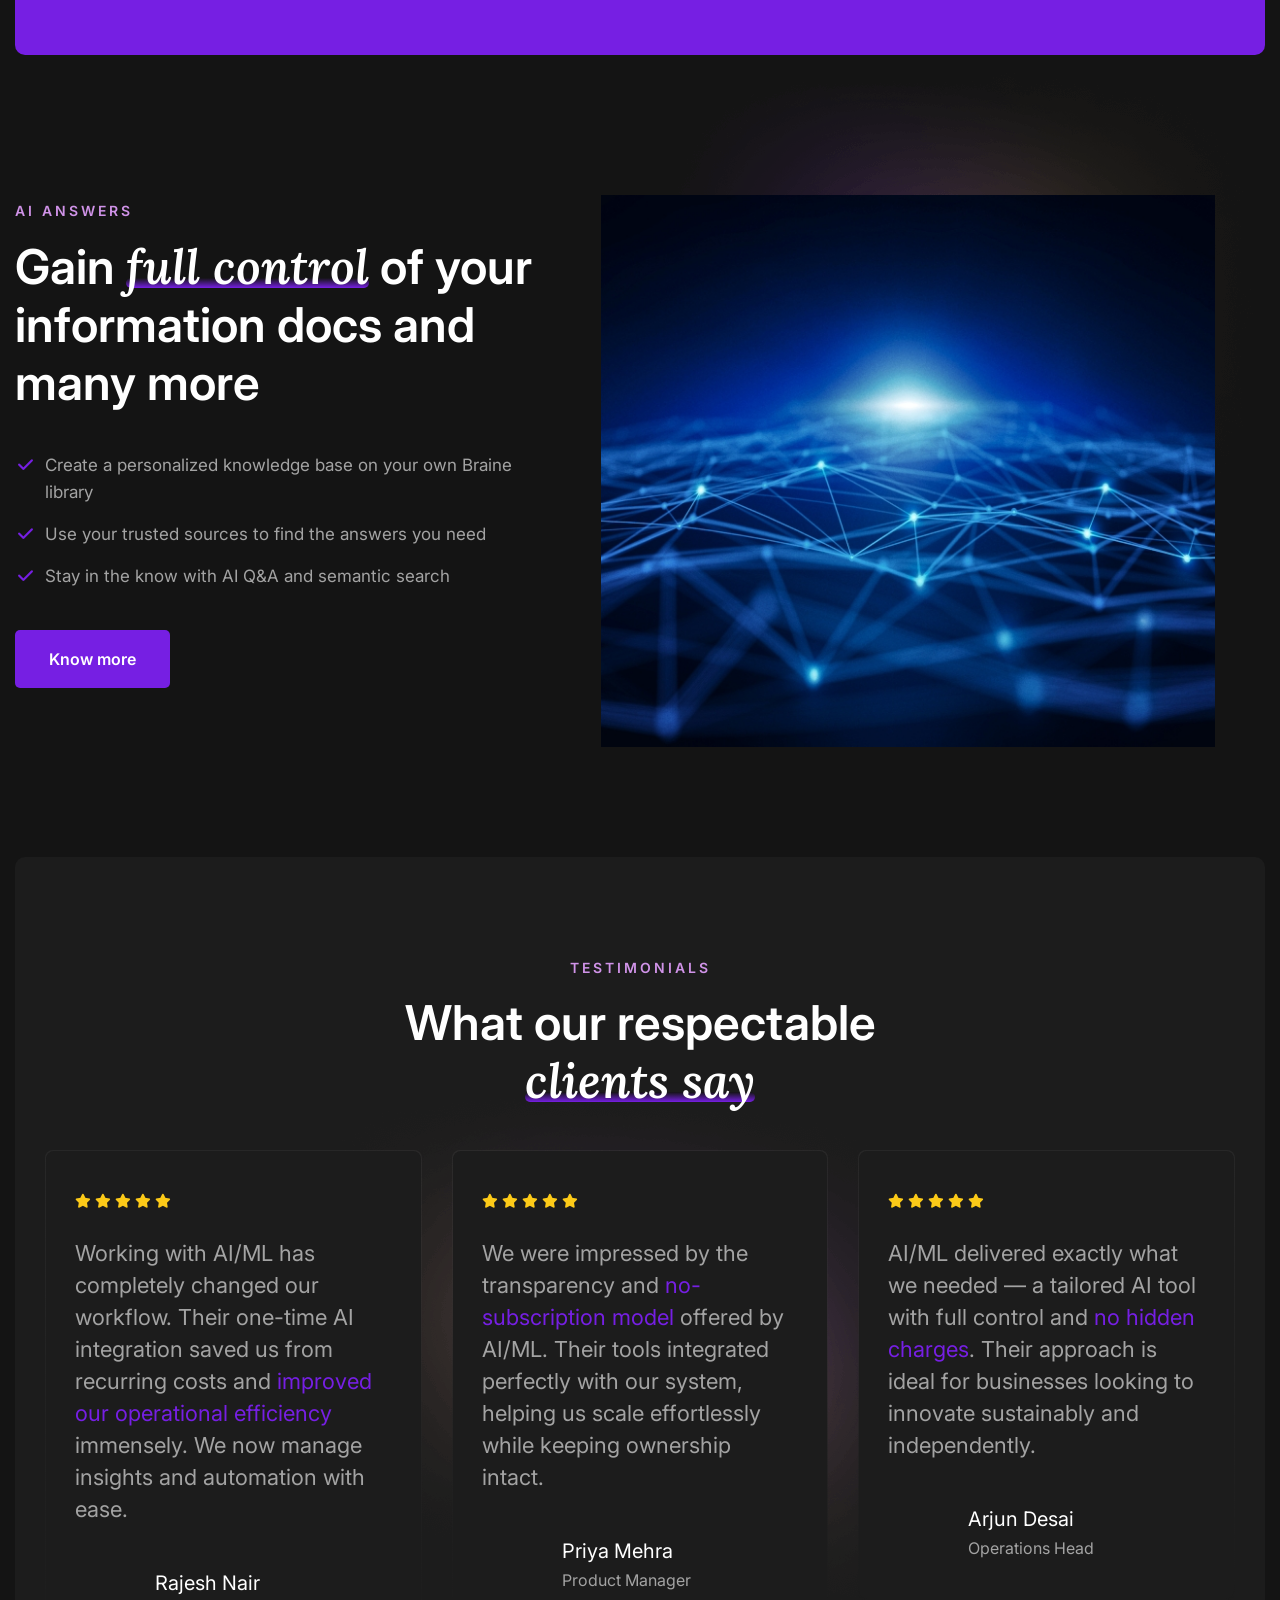
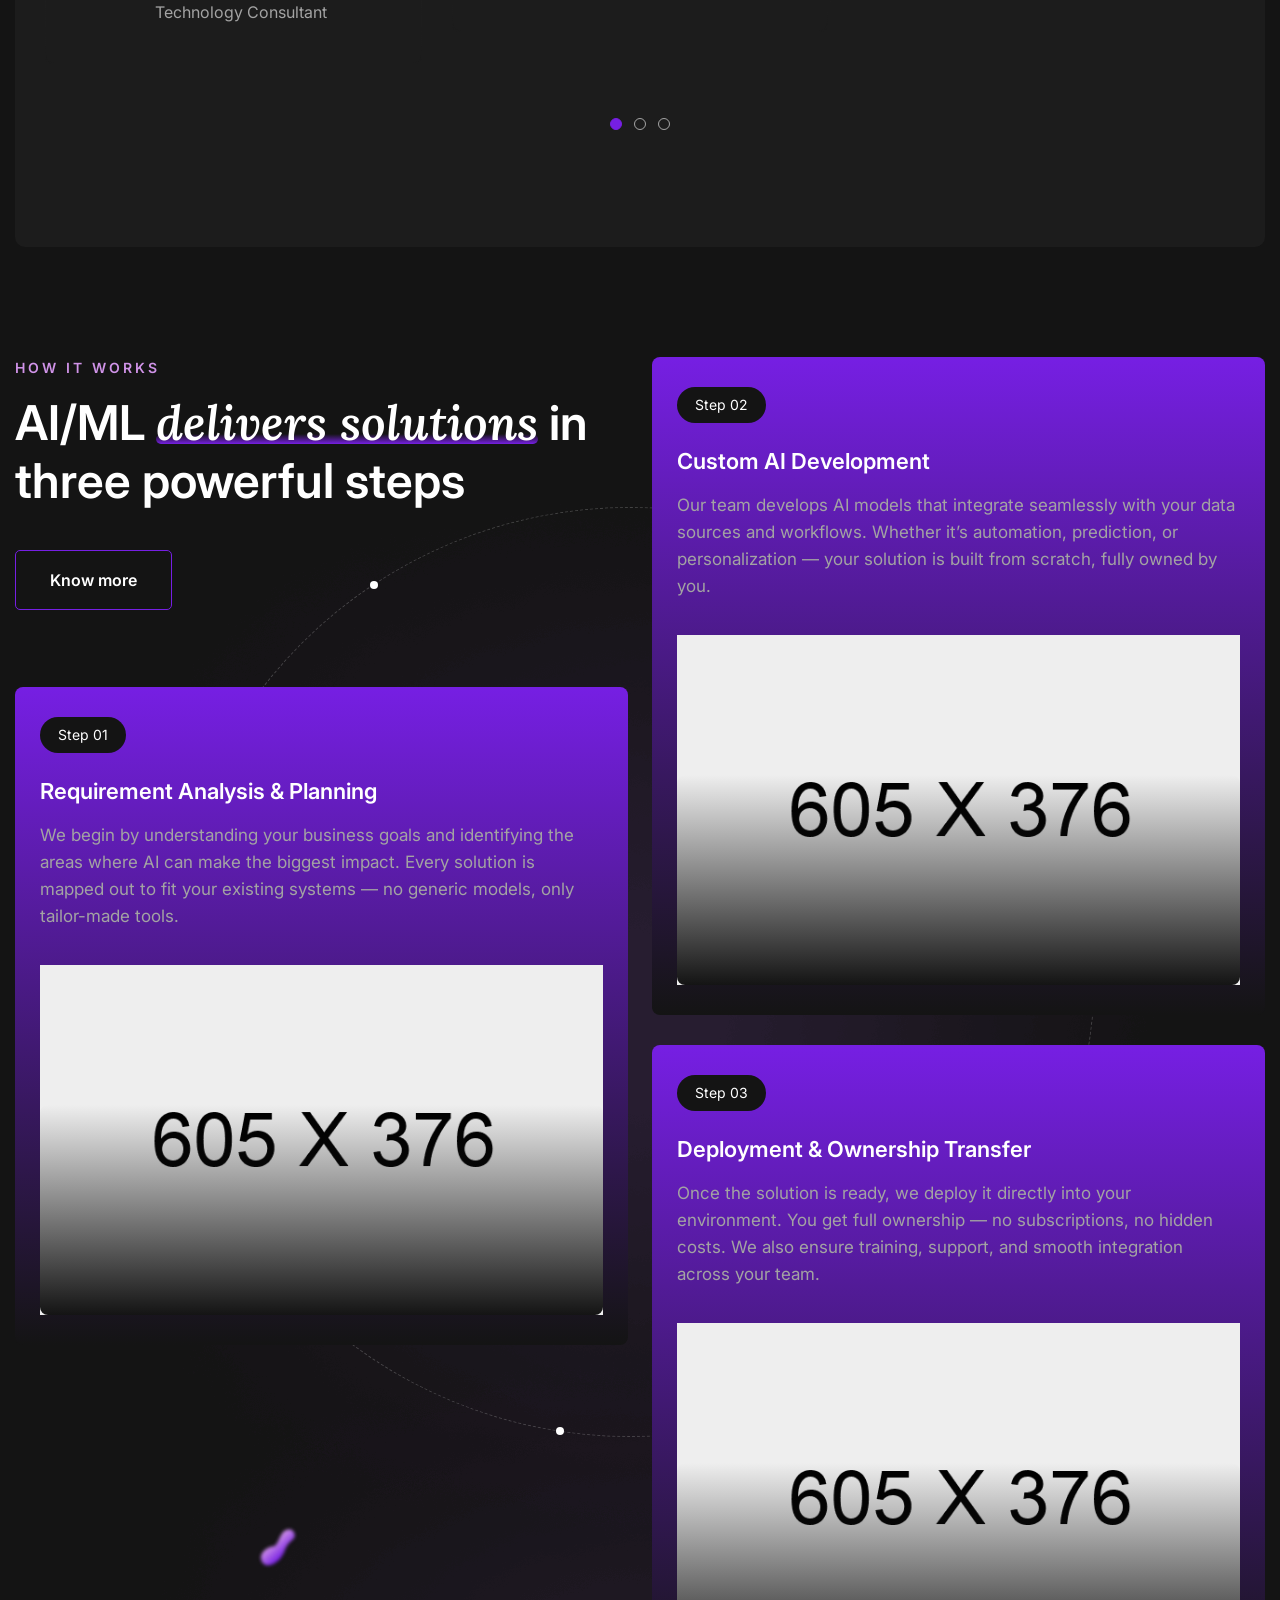
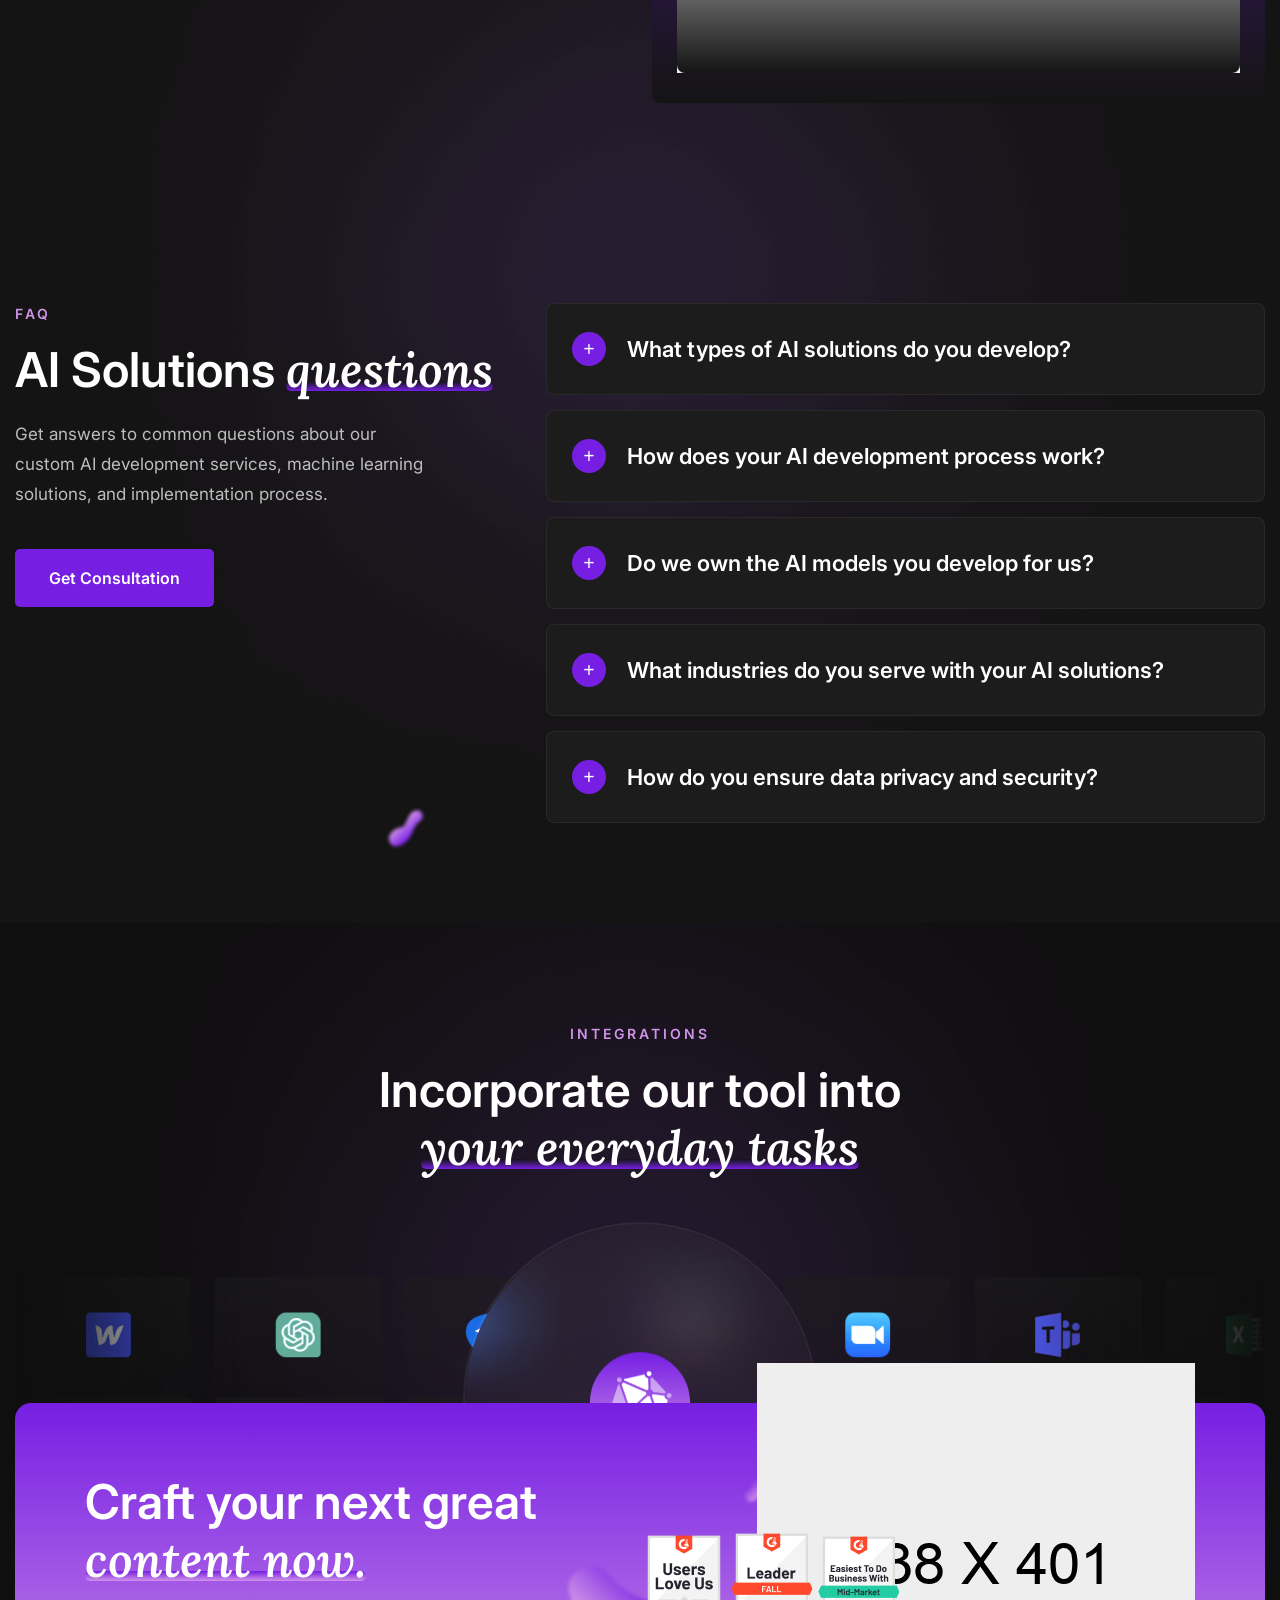
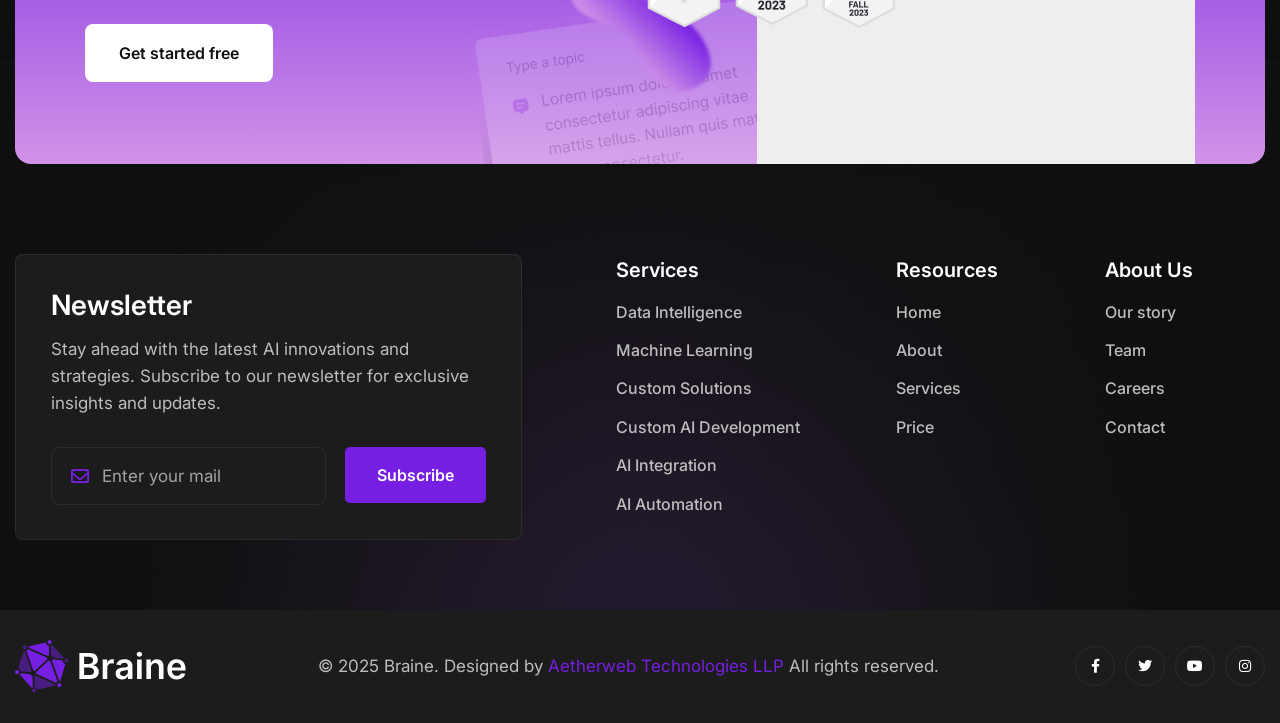
==== commit 537501d2: "image changed" ====
--- a/index.html
+++ b/index.html
@@ -221,7 +221,7 @@
               <div class="auto-container">
                 <div class="row clearfix">
                   <!-- Content Column -->
-                  <div class="slider-one_content col-lg-7 col-md-12 col-sm-12">
+                  <div class="slider-one_content col-lg-12 col-md-12 col-sm-12">
                     <div class="slider-one_content-inner">
                       <div class="slider-one_title">
                         <i
@@ -231,6 +231,7 @@
                       </div>
                       <h1 class="slider-one_heading">
                         Build Smarter. Pay Once.
+                        <br />
                         <span>Own Forever.</span>
                       </h1>
                       <div class="slider-one_text">
@@ -258,56 +259,6 @@
                       </div>
                     </div>
                   </div>
-                  <!-- Image Column -->
-                  <div
-                    class="slider-one_image-column col-lg-5 col-md-12 col-sm-12"
-                  >
-                    <div
-                      class="slider-one_pattern-three"
-                      style="
-                        background-image: url(assets/images/main-slider/pattern-3.png);
-                      "
-                    ></div>
-                    <div class="slider-one_image-outer">
-                      <!-- Slider One Author -->
-                      <div class="slider-one_author">
-                        <i
-                          ><img
-                            src="assets/images/main-slider/icon-2.png"
-                            alt=""
-                        /></i>
-                        <h5 class="slider-one_author-name">Raj Patel</h5>
-                        <div class="slider-one_author-text">
-                          AI Solutions Expert
-                        </div>
-                      </div>
-                      <!-- Slider One Percent -->
-                      <div class="slider-one_percentage">
-                        <i class="fa-solid fa-arrow-up fa-fw"></i>
-                        <div class="slider-one_percent">90<sub>%</sub></div>
-                        <div class="slider-one_percentage-text">efficiency</div>
-                      </div>
-                      <div class="slider-one_graph">
-                        <div class="slider-one_graph-title">
-                          Annual savings
-                          <span
-                            >$98,541
-                            <sup
-                              ><i class="fa-solid fa-caret-up fa-fw"></i
-                              >110%</sup
-                            ></span
-                          >
-                        </div>
-                        <img src="assets/images/main-slider/graph.png" alt="" />
-                      </div>
-                      <div class="slider-one_image">
-                        <img
-                          src="assets/images/main-slider/image-1.png"
-                          alt=""
-                        />
-                      </div>
-                    </div>
-                  </div>
                 </div>
               </div>
             </div>
@@ -347,7 +298,7 @@
               <div class="auto-container">
                 <div class="row clearfix">
                   <!-- Content Column -->
-                  <div class="slider-one_content col-lg-7 col-md-12 col-sm-12">
+                  <div class="slider-one_content col-lg-12 col-md-12 col-sm-12">
                     <div class="slider-one_content-inner">
                       <div class="slider-one_title">
                         <i
@@ -357,6 +308,7 @@
                       </div>
                       <h1 class="slider-one_heading">
                         Smart AI solutions
+                        <br />
                         <span>built for you</span>
                       </h1>
                       <div class="slider-one_text">
@@ -383,55 +335,6 @@
                       </div>
                     </div>
                   </div>
-                  <!-- Image Column -->
-                  <div
-                    class="slider-one_image-column col-lg-5 col-md-12 col-sm-12"
-                  >
-                    <div
-                      class="slider-one_pattern-three"
-                      style="
-                        background-image: url(assets/images/main-slider/pattern-3.png);
-                      "
-                    ></div>
-                    <div class="slider-one_image-outer">
-                      <!-- Slider One Author -->
-                      <div class="slider-one_author">
-                        <i
-                          ><img
-                            src="assets/images/main-slider/icon-2.png"
-                            alt=""
-                        /></i>
-                        <h5 class="slider-one_author-name">Priya Sharma</h5>
-                        <div class="slider-one_author-text">
-                          AI Integration Specialist
-                        </div>
-                      </div>
-                      <!-- Slider One Percent -->
-                      <div class="slider-one_percentage">
-                        <i class="fa-solid fa-arrow-up fa-fw"></i>
-                        <div class="slider-one_percent">95<sub>%</sub></div>
-                        <div class="slider-one_percentage-text">accuracy</div>
-                      </div>
-                      <div class="slider-one_graph">
-                        <div class="slider-one_graph-title">
-                          Client satisfaction
-                          <span
-                            >98%
-                            <sup
-                              ><i class="fa-solid fa-caret-up fa-fw"></i>5%</sup
-                            ></span
-                          >
-                        </div>
-                        <img src="assets/images/main-slider/graph.png" alt="" />
-                      </div>
-                      <div class="slider-one_image">
-                        <img
-                          src="assets/images/main-slider/image-1.png"
-                          alt=""
-                        />
-                      </div>
-                    </div>
-                  </div>
                 </div>
               </div>
             </div>
@@ -471,7 +374,7 @@
               <div class="auto-container">
                 <div class="row clearfix">
                   <!-- Content Column -->
-                  <div class="slider-one_content col-lg-7 col-md-12 col-sm-12">
+                  <div class="slider-one_content col-lg-12 col-md-12 col-sm-12">
                     <div class="slider-one_content-inner">
                       <div class="slider-one_title">
                         <i
@@ -481,6 +384,7 @@
                       </div>
                       <h1 class="slider-one_heading">
                         AI that works
+                        <br />
                         <span>for you</span>
                       </h1>
                       <div class="slider-one_text">
@@ -504,56 +408,6 @@
                             <span class="fa fa-play"></span>
                           </a>
                         </div>
-                      </div>
-                    </div>
-                  </div>
-                  <!-- Image Column -->
-                  <div
-                    class="slider-one_image-column col-lg-5 col-md-12 col-sm-12"
-                  >
-                    <div
-                      class="slider-one_pattern-three"
-                      style="
-                        background-image: url(assets/images/main-slider/pattern-3.png);
-                      "
-                    ></div>
-                    <div class="slider-one_image-outer">
-                      <!-- Slider One Author -->
-                      <div class="slider-one_author">
-                        <i
-                          ><img
-                            src="assets/images/main-slider/icon-2.png"
-                            alt=""
-                        /></i>
-                        <h5 class="slider-one_author-name">Amit Kumar</h5>
-                        <div class="slider-one_author-text">Data Scientist</div>
-                      </div>
-                      <!-- Slider One Percent -->
-                      <div class="slider-one_percentage">
-                        <i class="fa-solid fa-arrow-up fa-fw"></i>
-                        <div class="slider-one_percent">85<sub>%</sub></div>
-                        <div class="slider-one_percentage-text">
-                          productivity
-                        </div>
-                      </div>
-                      <div class="slider-one_graph">
-                        <div class="slider-one_graph-title">
-                          ROI improvement
-                          <span
-                            >3.5x
-                            <sup
-                              ><i class="fa-solid fa-caret-up fa-fw"></i
-                              >75%</sup
-                            ></span
-                          >
-                        </div>
-                        <img src="assets/images/main-slider/graph.png" alt="" />
-                      </div>
-                      <div class="slider-one_image">
-                        <img
-                          src="assets/images/main-slider/image-1.png"
-                          alt=""
-                        />
                       </div>
                     </div>
                   </div>
@@ -785,7 +639,7 @@
                   "
                 ></div>
                 <div class="about-one_tab-image">
-                  <img src="assets/images/resource/tabs.png" alt="" />
+                  <img src="assets/images/All/empower2.jpg" alt="" />
                 </div>
               </div>
             </div>
@@ -970,7 +824,7 @@
                   "
                 ></div>
                 <div class="answer-one_image">
-                  <img src="assets/images/resource/faq.png" alt="" />
+                  <img src="assets/images/All/empower.jpg" alt="" />
                 </div>
               </div>
             </div>
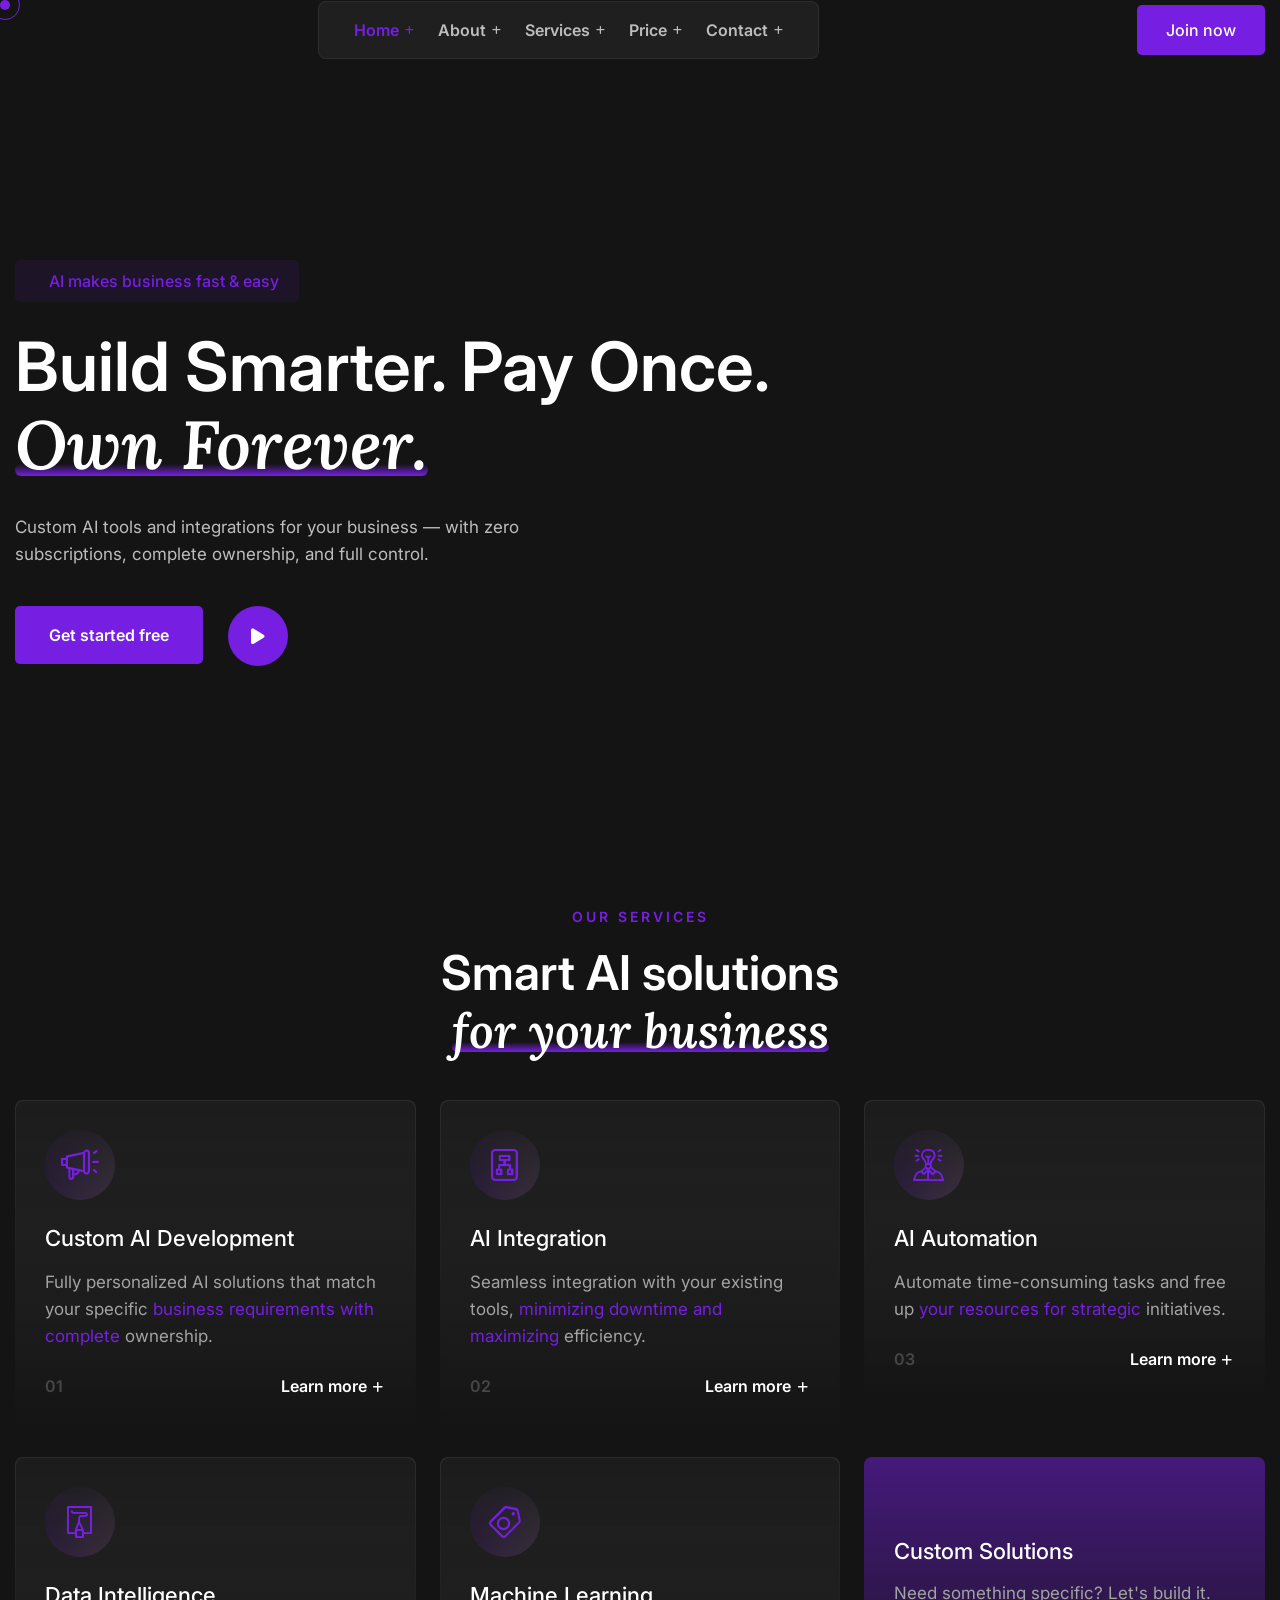
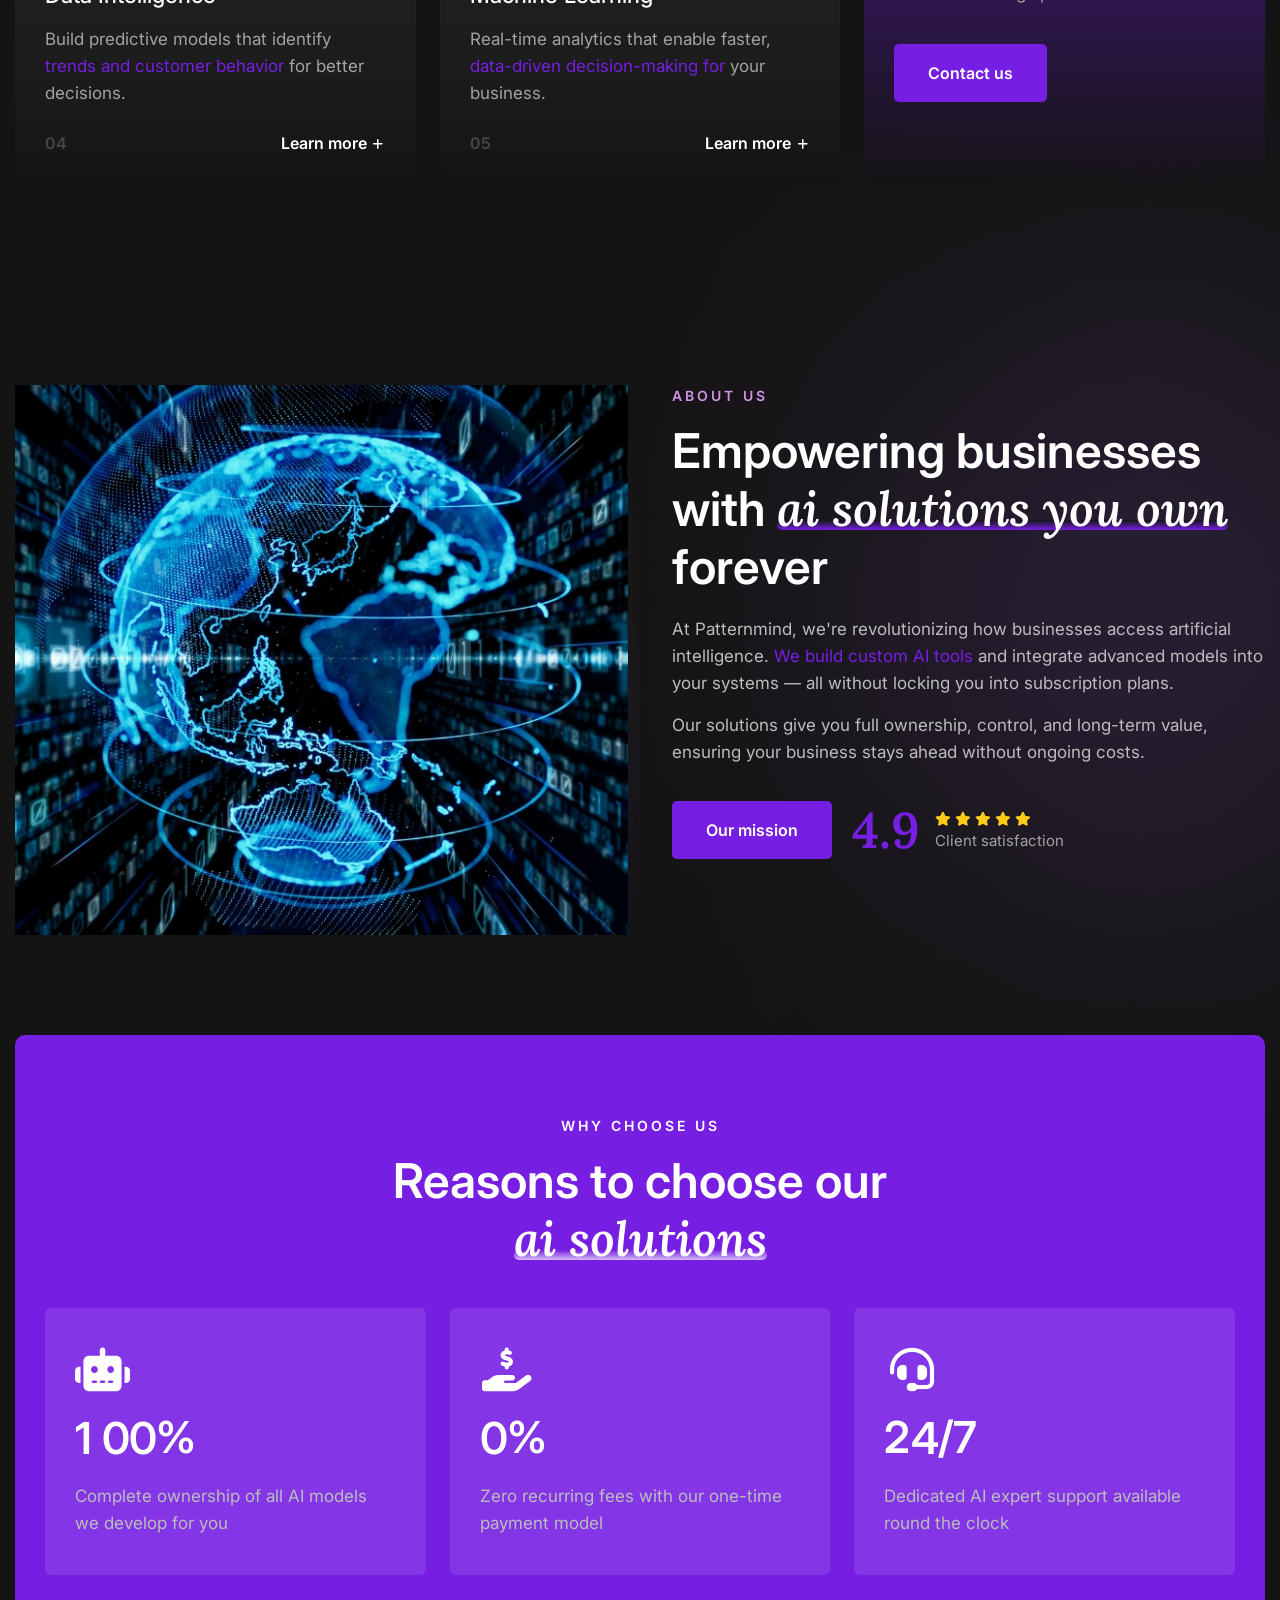
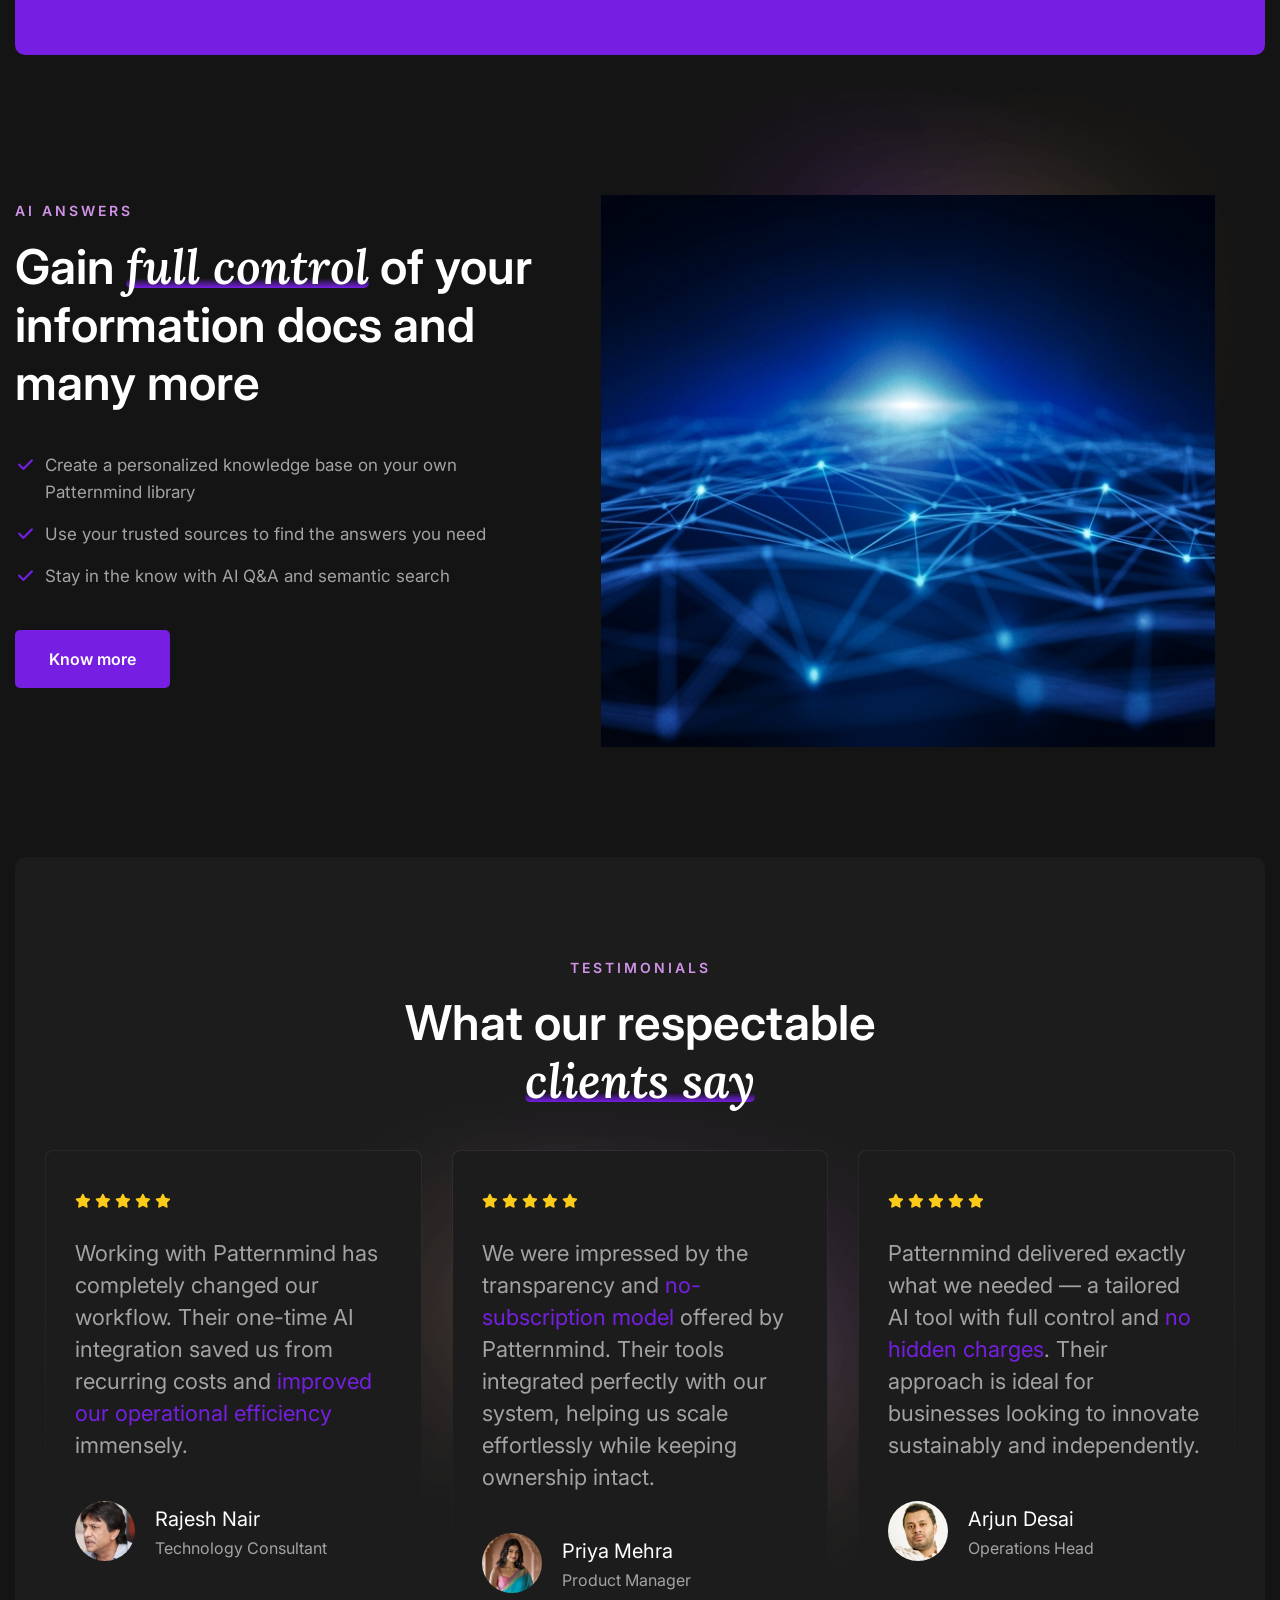
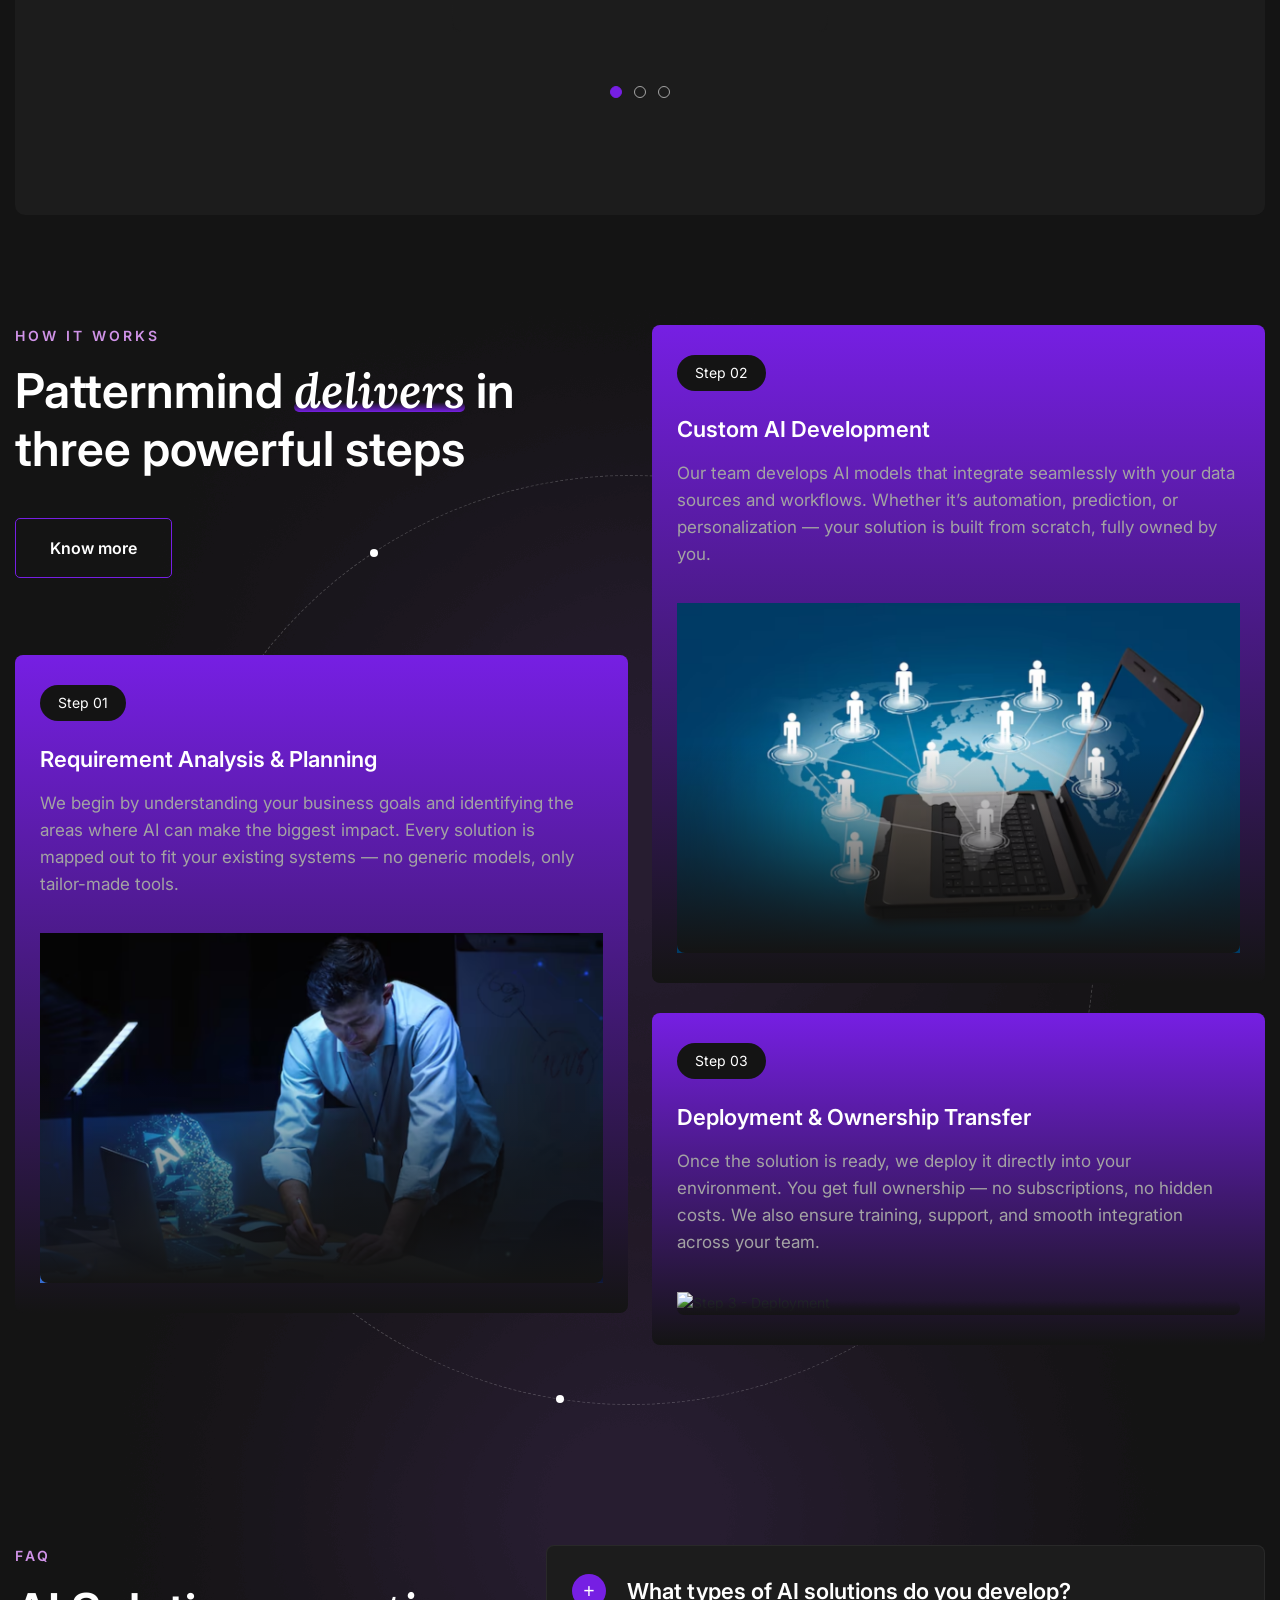
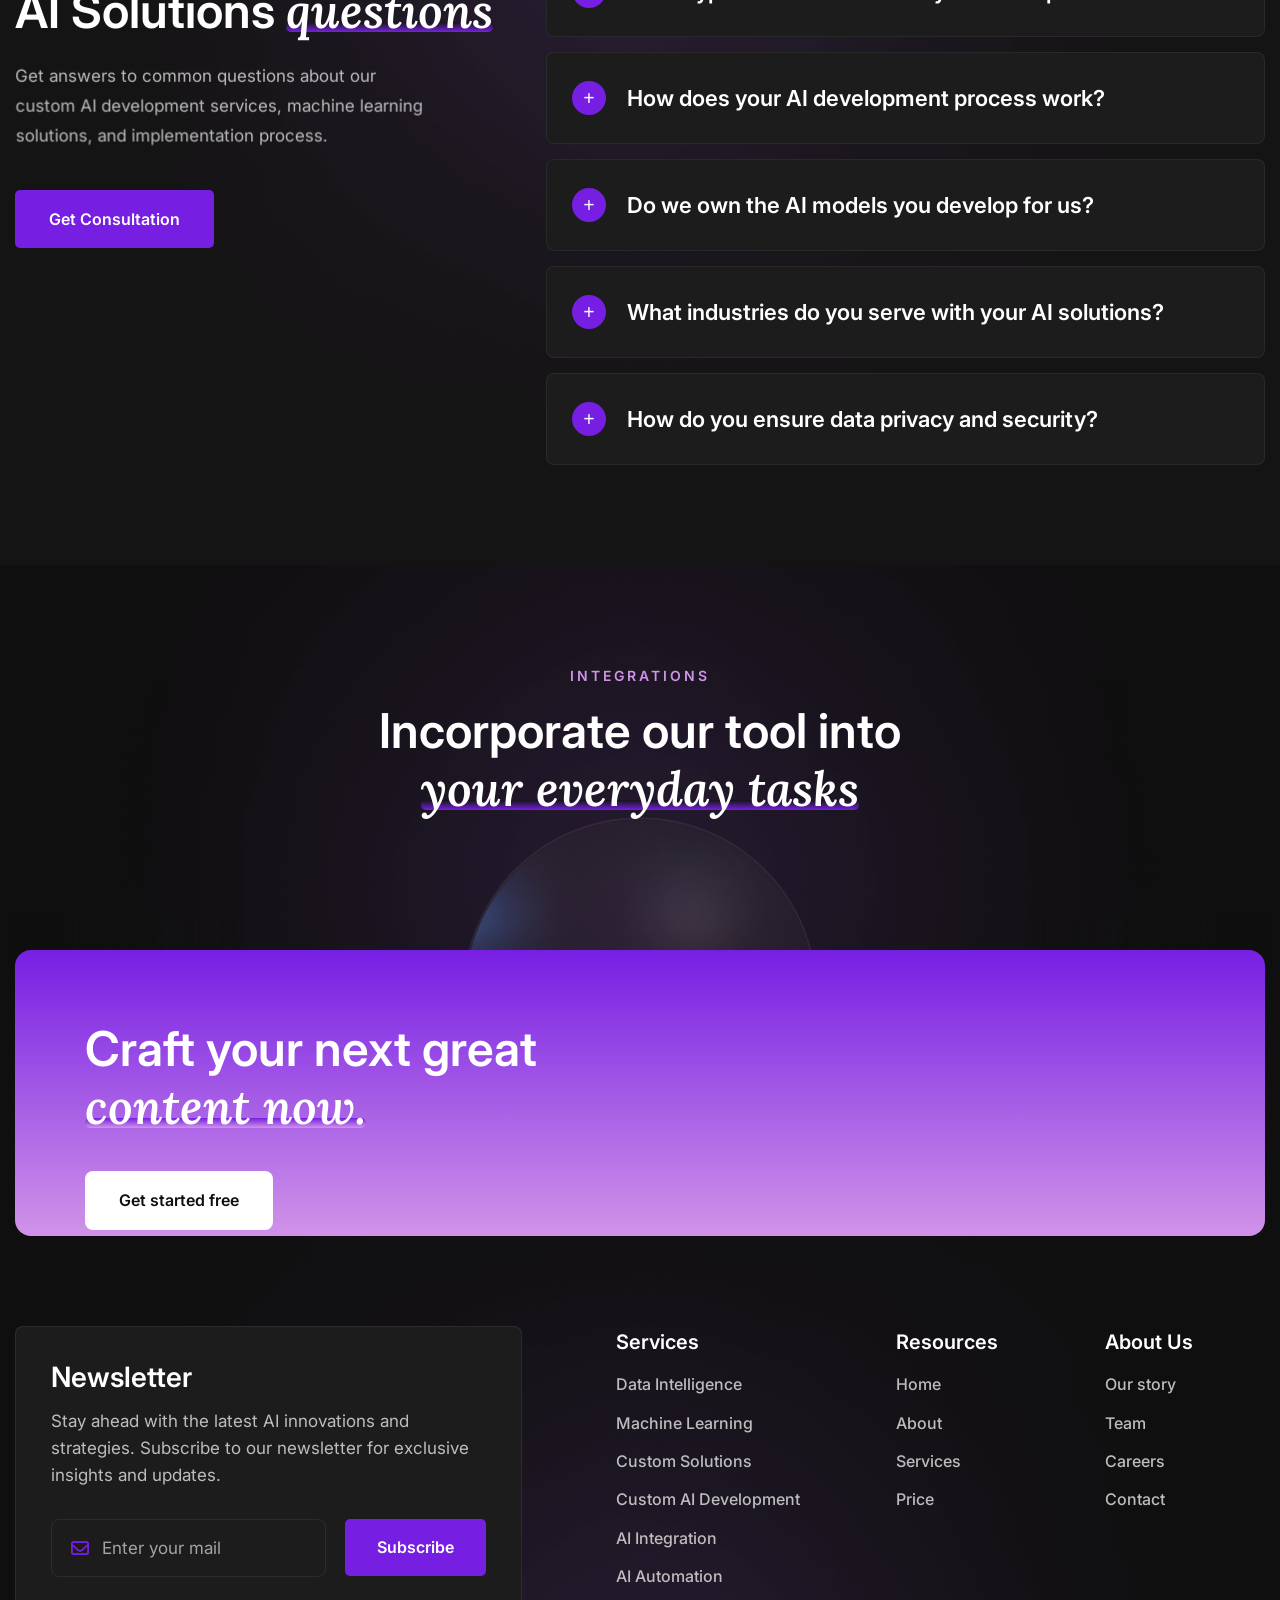
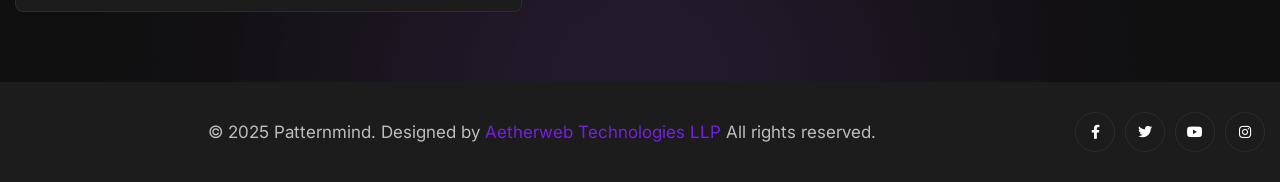
==== commit 000af8ec: "added images and logo" ====
--- a/index.html
+++ b/index.html
@@ -2,7 +2,7 @@
 <html>
   <head>
     <meta charset="utf-8" />
-    <title>Braine Digital Agency Business HTML-5 Template | Homepage 01</title>
+    <title>Patternmind Digital Agency Business | Homepage 01</title>
     <!-- Stylesheets -->
     <link href="assets/css/bootstrap.css" rel="stylesheet" />
     <link href="assets/css/style.css" rel="stylesheet" />
@@ -658,7 +658,7 @@
                   </h2>
                 </div>
                 <p>
-                  At AI/ML, we're revolutionizing how businesses access
+                  At Patternmind, we're revolutionizing how businesses access
                   artificial intelligence.
                   <span>We build custom AI tools</span> and integrate advanced
                   models into your systems — all without locking you into
@@ -792,7 +792,7 @@
                 <ul class="answer-one_list">
                   <li>
                     <i class="fa-solid fa-check fa-fw"></i>Create a personalized
-                    knowledge base on your own Braine library
+                    knowledge base on your own Patternmind library
                   </li>
                   <li>
                     <i class="fa-solid fa-check fa-fw"></i>Use your trusted
@@ -865,19 +865,15 @@
                         <span class="fa fa-star"></span>
                       </div>
                       <div class="testimonial-block_one-text">
-                        Working with AI/ML has completely changed our workflow.
-                        Their one-time AI integration saved us from recurring
-                        costs and
+                        Working with Patternmind has completely changed our
+                        workflow. Their one-time AI integration saved us from
+                        recurring costs and
                         <span>improved our operational efficiency</span>
-                        immensely. We now manage insights and automation with
-                        ease.
+                        immensely.
                       </div>
                       <div class="testimonial-block_one-author_box">
                         <div class="testimonial-block_one-author-image">
-                          <img
-                            src="assets/images/resource/author-2.png"
-                            alt=""
-                          />
+                          <img src="assets/images/client2.jpg" alt="" />
                         </div>
                         Rajesh Nair <span>Technology Consultant</span>
                       </div>
@@ -899,17 +895,14 @@
                       </div>
                       <div class="testimonial-block_one-text">
                         We were impressed by the transparency and
-                        <span>no-subscription model</span> offered by AI/ML.
-                        Their tools integrated perfectly with our system,
-                        helping us scale effortlessly while keeping ownership
-                        intact.
+                        <span>no-subscription model</span> offered by
+                        Patternmind. Their tools integrated perfectly with our
+                        system, helping us scale effortlessly while keeping
+                        ownership intact.
                       </div>
                       <div class="testimonial-block_one-author_box">
                         <div class="testimonial-block_one-author-image">
-                          <img
-                            src="assets/images/resource/author-3.png"
-                            alt=""
-                          />
+                          <img src="assets/images/client1.jpg" alt="" />
                         </div>
                         Priya Mehra <span>Product Manager</span>
                       </div>
@@ -930,18 +923,15 @@
                         <span class="fa fa-star"></span>
                       </div>
                       <div class="testimonial-block_one-text">
-                        AI/ML delivered exactly what we needed — a tailored AI
-                        tool with full control and
+                        Patternmind delivered exactly what we needed — a
+                        tailored AI tool with full control and
                         <span>no hidden charges</span>. Their approach is ideal
                         for businesses looking to innovate sustainably and
                         independently.
                       </div>
                       <div class="testimonial-block_one-author_box">
                         <div class="testimonial-block_one-author-image">
-                          <img
-                            src="assets/images/resource/author-4.png"
-                            alt=""
-                          />
+                          <img src="assets/images/client3.jpg" alt="" />
                         </div>
                         Arjun Desai <span>Operations Head</span>
                       </div>
@@ -980,7 +970,7 @@
             <div class="sec-title">
               <div class="sec-title_title">How It Works</div>
               <h2 class="sec-title_heading">
-                AI/ML <span>delivers solutions</span> in <br />
+                Patternmind <span>delivers</span> in <br />
                 three powerful steps
               </h2>
             </div>
@@ -1011,7 +1001,7 @@
                     <div class="step-block_one-content">
                       <div class="image">
                         <img
-                          src="assets/images/resource/step-1.png"
+                          src="assets/images/All/how1.png"
                           alt="Step 1 - Planning"
                         />
                       </div>
@@ -1036,7 +1026,7 @@
                     <div class="step-block_one-content">
                       <div class="image">
                         <img
-                          src="assets/images/resource/step-2.png"
+                          src="assets/images/All/how2.png"
                           alt="Step 2 - Development"
                         />
                       </div>
@@ -1060,7 +1050,7 @@
                     <div class="step-block_one-content">
                       <div class="image">
                         <img
-                          src="assets/images/resource/step-3.png"
+                          src="assets/images/All/how3.png"
                           alt="Step 3 - Deployment"
                         />
                       </div>
@@ -1536,7 +1526,7 @@
                 /></a>
               </div>
               <div class="footer-copyright">
-                &copy; 2025 Braine. Designed by
+                &copy; 2025 Patternmind. Designed by
                 <a href="https://aetherweb.life/">Aetherweb Technologies LLP</a>
                 All rights reserved.
               </div>
--- a/assets/css/style.css
+++ b/assets/css/style.css
@@ -87,409 +87,425 @@
 
 ***/
 
-.slider-one{
-	position:relative;
-}
-
-.slider-one::before{
-	position:absolute;
-	content: '';
-	left: 0px;
-	right: 0px;
-	bottom: 0px;
-	height: 50px;
-	z-index: 10;
-	background-color: var(--color-two);
-	clip-path: polygon(15% 60%, 100% 0, 100% 100%, 0 100%, 0 0);
-}
-
-.slider-one .swiper-slide{
-	position:relative;
-	overflow:hidden;
-	padding:200px 0px 180px;
-}
-
-.slider-one_pattern{
-	position: absolute;
-	left: 0px;
-	top: 0px;
-	right: 0px;
-	bottom: 0px;
-	z-index: 1;
-	background-position: bottom center;
-}
-
-.slider-one_pattern-two{
-	position: absolute;
-	left: 0px;
-	z-index: 1;
-	bottom: -550px;
-	width: 848px;
-	height: 1088px;
-	background-position: bottom center;
-}
-
-.slider-one_pattern-three{
-	position: absolute;
-	left: -200px;
-	top: 0px;
-	width: 909px;
-	height: 640px;
-	background-position: bottom center;
-}
-
-.slider-one_pattern-four{
-	position: absolute;
-	right: 0px;
-	top: 0px;
-	width: 709px;
-	height: 752px;
-	background-repeat: no-repeat;
-}
-
-.slider-one_author{
-	position: absolute;
-	left: 30px;
-	top: 30px;
-	z-index: 1;
-}
-
-.slider-one_author i{
-	position: relative;
-	display: block;
-}
-
-.slider-one_author-name{
-	position: relative;
-	margin-top: 8px;
-	font-size: 20px;
-	font-weight: 600;
-	color: var(--color-four);
-}
-
-.slider-one_author-text{
-	position: relative;
-	font-size: 16px;
-	margin-top: 2px;
-	font-weight: 400;
-	color: var(--color-four);
-}
-
-.slider-one_icon{
-	position: absolute;
-	left: 5%;
-	top: 42%;
-	width: 36px;
-	height: 37px;
-}
-
-.slider-one_icon-two{
-	position: absolute;
-	right: 7%;
-	bottom: 30%;
-	width: 36px;
-	height: 37px;
-}
-
-.slider-one_content{
-	position:relative;
-	z-index: 2;
-}
-
-.slider-one_content-inner{
-	position:relative;
-	padding-top: 60px;
-}
-
-.slider-one_title{
-	position: relative;
-	font-size: 16px;
-	font-weight: 500;
-	padding: 10px 20px;
-	border-radius: 5px;
-	color: var(--main-color);
-	transition:all 900ms ease;
-	-moz-transition:all 900ms ease;
-	-webkit-transition:all 900ms ease;
-	-ms-transition:all 900ms ease;
-	-o-transition:all 900ms ease;
-	display: inline-block;
-	transition: 1.3s cubic-bezier(0.5, 0.5, 0, 1);
-    clip-path: polygon(0% 0%, 0% 0%, 0% 100%, 0% 100%);
-	background-color: rgba(var(--main-color-rgb), 0.10);
-}
-
-.slider-one_title i{
-	position: relative;
-	margin-right: 10px;
-}
-
-.slider-one .swiper-slide-active .slider-one_title{
-	-webkit-transition-delay: 500ms;
-	-moz-transition-delay: 500ms;
-	-ms-transition-delay: 500ms;
-	-o-transition-delay: 500ms;
-	transition-delay: 500ms;
-	clip-path: polygon(0% 0%, 100% 0%, 100% 100%, 0% 100%);
-}
-
-.slider-one_heading{
-	margin-top: 25px;
-	margin-bottom:30px;
-	color: var(--white-color);
-
-	transition:all 900ms ease;
-	-moz-transition:all 900ms ease;
-	-webkit-transition:all 900ms ease;
-	-ms-transition:all 900ms ease;
-	-o-transition:all 900ms ease;
-	transition: 1.3s cubic-bezier(0.5, 0.5, 0, 1);
-    clip-path: polygon(0% 0%, 0% 0%, 0% 100%, 0% 100%);
-}
-
-.slider-one_heading span{
-	position: relative;
-	font-weight: 600;
-	font-style: italic;
-	font-family: 'Lora', serif;
-}
-
-.slider-one_heading span::before{
-	position: absolute;
-	content: '';
-	left: 0px;
-	bottom: 12px;
-	right: 0px;
-	z-index: -1;
-	height: 12px;
-	border-radius: 50px;
-	background: var(--main-color);
-    background: linear-gradient(to top, var(--main-color) 0%, var(--color-two) 100%);
-}
-
-.slider-one .swiper-slide-active .slider-one_heading{
-	-webkit-transition-delay: 800ms;
-	-moz-transition-delay: 800ms;
-	-ms-transition-delay: 800ms;
-	-o-transition-delay: 800ms;
-	transition-delay: 800ms;
-	clip-path: polygon(0% 0%, 100% 0%, 100% 100%, 0% 100%);
-}
-
-.slider-one_text{
-	position: relative;
-	font-size: 17px;
-	max-width: 600px;
-	line-height: 27px;
-	margin-bottom:35px;
-	color: var(--color-three);
-
-	transition:all 900ms ease;
-	-moz-transition:all 900ms ease;
-	-webkit-transition:all 900ms ease;
-	-ms-transition:all 900ms ease;
-	-o-transition:all 900ms ease;
-	transition: 1.3s cubic-bezier(0.5, 0.5, 0, 1);
-    clip-path: polygon(0% 0%, 0% 0%, 0% 100%, 0% 100%);
-}
-
-.slider-one .swiper-slide-active .slider-one_text{
-	-webkit-transition-delay: 1100ms;
-	-moz-transition-delay: 1100ms;
-	-ms-transition-delay: 1100ms;
-	-o-transition-delay: 1100ms;
-	transition-delay: 1100ms;
-	clip-path: polygon(0% 0%, 100% 0%, 100% 100%, 0% 100%);
-}
-
-.slider-one .slider-one_button{
-	position: relative;
-	gap: 25px;
-	display:inline-block;
-	transition:all 900ms ease;
-	-moz-transition:all 900ms ease;
-	-webkit-transition:all 900ms ease;
-	-ms-transition:all 900ms ease;
-	-o-transition:all 900ms ease;
-	transition: 1.3s cubic-bezier(0.5, 0.5, 0, 1);
-    clip-path: polygon(0% 0%, 0% 0%, 0% 100%, 0% 100%);
-}
-
-.slider-one .swiper-slide-active .slider-one_button{
-	-webkit-transition-delay: 1400ms;
-	-moz-transition-delay: 1400ms;
-	-ms-transition-delay: 1400ms;
-	-o-transition-delay: 1400ms;
-	transition-delay: 1400ms;
-	clip-path: polygon(0% 0%, 100% 0%, 100% 100%, 0% 100%);
-}
-
-.slider-one_video{
-	position: relative;
-}
-
-.slider-one_video .play-box{
-	position:relative;
-}
-
-.slider-one_video .play-box:hover .fa{
-	color: var(--main-color);
-	background-color: var(--white-color);
-}
-
-.slider-one_video .play-box .fa{
-	position:relative;
-	width:60px;
-	height:60px;
-	float:left;
-	margin-top:3px;
-	font-size:18px;
-	line-height:60px;
-	border-radius:50px;
-	display:inline-block;
-	color:var(--white-color);
-	text-align:center !important;
-	background-color: var(--main-color);
-	transition:all 300ms ease;
-	-moz-transition:all 300ms ease;
-	-webkit-transition:all 300ms ease;
-	-ms-transition:all 300ms ease;
-	-o-transition:all 300ms ease;
-}
-
-.slider-one_image-column{
-	position: relative;
-}
-
-.slider-one_image-outer{
-	position: relative;
-	padding-bottom: 75px;
-}
-
-.slider-one_image{
-	position: relative;
-	transition:all 900ms ease;
-	-moz-transition:all 900ms ease;
-	-webkit-transition:all 900ms ease;
-	-ms-transition:all 900ms ease;
-	-o-transition:all 900ms ease;
-	transition: 1.3s cubic-bezier(0.5, 0.5, 0, 1);
-    clip-path: polygon(0% 0%, 0% 0%, 0% 100%, 0% 100%);
-}
-
-.slider-one .swiper-slide-active .slider-one_image{
-	-webkit-transition-delay: 700ms;
-	-moz-transition-delay: 700ms;
-	-ms-transition-delay: 700ms;
-	-o-transition-delay: 700ms;
-	transition-delay: 700ms;
-	clip-path: polygon(0% 0%, 100% 0%, 100% 100%, 0% 100%);
-}
-
-.slider-one_graph{
-	position: absolute;
-	left: -100px;
-	z-index: 1;
-	bottom: 0px;
-}
-
-.slider-one_graph-title{
-	position: absolute;
-	left: 25px;
-	top: 20px;
-	font-size: 22px;
-	font-weight: 600;
-	line-height: 28px;
-	color: var(--main-color);
-}
-
-.slider-one_graph-title span{
-	position: relative;
-	display: block;
-	font-weight: 400;
-	font-size: 17px;
-}
-
-.slider-one_graph-title sup{
-	position: relative;
-	display: inline-block;
-}
-
-.slider-one_graph-title i{
-	position: relative;
-	font-size: 12px;
-}
-
-.slider-one_percentage{
-	position: absolute;
-	right: -35px;
-	top: 40px;
-	z-index: 1;
-	width: 145px;
-	overflow: hidden;
-	border-radius: 8px;
-	padding: 10px 35px;
-	-webkit-animation: icon-bounce 0.8s ease-out infinite;
-    animation: icon-bounce 0.8s ease-out infinite;
-}
-
-.slider-one_percentage i{
-	position: absolute;
-	left: 10px;
-	top: 30px;
-	font-size: 20px;
-	color: var(--main-color);
-}
-
-.slider-one_percentage::before{
-	position: absolute;
-	content: '';
-	left: 0px;
-	top: 0px;
-	right: 0px;
-	bottom: 0px;
-	background: url(../images/main-slider/percentage-bg.png);
-	background-size: cover;
-}
-
-.slider-one_percentage .slider-one_percent{
-	position: relative;
-	font-weight: 700;
-	font-size: 50px;
-	line-height: 1em;
-	color: var(--main-color);
-
-	background-image: var(--base-gradient);
-	-webkit-background-clip: text;
-	-moz-background-clip: text;
-	background-clip: text;
-	-webkit-text-fill-color: transparent;
-	--base-gradient: linear-gradient(to right, var(--main-color) 0%, var(--color-five) 100%);
-}
-
-.slider-one_percentage .slider-one_percent sub{
-	position: relative;
-	font-size: 20px;
-	bottom: 5px;
-	background-image: var(--base-gradient);
-	-webkit-background-clip: text;
-	-moz-background-clip: text;
-	background-clip: text;
-	-webkit-text-fill-color: transparent;
-	--base-gradient: linear-gradient(to right, var(--color-five) 0%, var(--color-five) 100%);
-}
-
-.slider-one_percentage-text{
-	position: relative;
-	font-size: 16px;
-	display: inline-block;
-
-	background-image: var(--base-gradient);
-	-webkit-background-clip: text;
-	-moz-background-clip: text;
-	background-clip: text;
-	-webkit-text-fill-color: transparent;
-	--base-gradient: linear-gradient(to right, var(--main-color) 0%, var(--color-five) 100%);
+.slider-one {
+  position: relative;
+}
+
+.slider-one::before {
+  position: absolute;
+  content: '';
+  left: 0px;
+  right: 0px;
+  bottom: 0px;
+  height: 50px;
+  z-index: 10;
+  background-color: var(--color-two);
+  clip-path: polygon(15% 60%, 100% 0, 100% 100%, 0 100%, 0 0);
+}
+
+.slider-one .swiper-slide {
+  position: relative;
+  overflow: hidden;
+  padding: 200px 0px 180px;
+}
+
+.slider-one_pattern {
+  position: absolute;
+  left: 0px;
+  top: 0px;
+  right: 0px;
+  bottom: 0px;
+  z-index: 1;
+  background-position: bottom center;
+}
+
+.slider-one_pattern-two {
+  position: absolute;
+  left: 0px;
+  z-index: 1;
+  bottom: -550px;
+  width: 848px;
+  height: 1088px;
+  background-position: bottom center;
+}
+
+.slider-one_pattern-three {
+  position: absolute;
+  left: -200px;
+  top: 0px;
+  width: 909px;
+  height: 640px;
+  background-position: bottom center;
+}
+
+.slider-one_pattern-four {
+  position: absolute;
+  right: 0px;
+  top: 0px;
+  width: 709px;
+  height: 752px;
+  background-repeat: no-repeat;
+}
+
+.slider-one_author {
+  position: absolute;
+  left: 30px;
+  top: 30px;
+  z-index: 1;
+}
+
+.slider-one_author i {
+  position: relative;
+  display: block;
+}
+
+.slider-one_author-name {
+  position: relative;
+  margin-top: 8px;
+  font-size: 20px;
+  font-weight: 600;
+  color: var(--color-four);
+}
+
+.slider-one_author-text {
+  position: relative;
+  font-size: 16px;
+  margin-top: 2px;
+  font-weight: 400;
+  color: var(--color-four);
+}
+
+.slider-one_icon {
+  position: absolute;
+  left: 5%;
+  top: 42%;
+  width: 36px;
+  height: 37px;
+}
+
+.slider-one_icon-two {
+  position: absolute;
+  right: 7%;
+  bottom: 30%;
+  width: 36px;
+  height: 37px;
+}
+
+.slider-one_content {
+  position: relative;
+  z-index: 2;
+}
+
+.slider-one_content-inner {
+  position: relative;
+  padding-top: 60px;
+}
+
+.slider-one_title {
+  position: relative;
+  font-size: 16px;
+  font-weight: 500;
+  padding: 10px 20px;
+  border-radius: 5px;
+  color: var(--main-color);
+  transition: all 900ms ease;
+  -moz-transition: all 900ms ease;
+  -webkit-transition: all 900ms ease;
+  -ms-transition: all 900ms ease;
+  -o-transition: all 900ms ease;
+  display: inline-block;
+  transition: 1.3s cubic-bezier(0.5, 0.5, 0, 1);
+  clip-path: polygon(0% 0%, 0% 0%, 0% 100%, 0% 100%);
+  background-color: rgba(var(--main-color-rgb), 0.1);
+}
+
+.slider-one_title i {
+  position: relative;
+  margin-right: 10px;
+}
+
+.slider-one .swiper-slide-active .slider-one_title {
+  -webkit-transition-delay: 500ms;
+  -moz-transition-delay: 500ms;
+  -ms-transition-delay: 500ms;
+  -o-transition-delay: 500ms;
+  transition-delay: 500ms;
+  clip-path: polygon(0% 0%, 100% 0%, 100% 100%, 0% 100%);
+}
+
+.slider-one_heading {
+  margin-top: 25px;
+  margin-bottom: 30px;
+  color: var(--white-color);
+
+  transition: all 900ms ease;
+  -moz-transition: all 900ms ease;
+  -webkit-transition: all 900ms ease;
+  -ms-transition: all 900ms ease;
+  -o-transition: all 900ms ease;
+  transition: 1.3s cubic-bezier(0.5, 0.5, 0, 1);
+  clip-path: polygon(0% 0%, 0% 0%, 0% 100%, 0% 100%);
+}
+
+.slider-one_heading span {
+  position: relative;
+  font-weight: 600;
+  font-style: italic;
+  font-family: 'Lora', serif;
+}
+
+.slider-one_heading span::before {
+  position: absolute;
+  content: '';
+  left: 0px;
+  bottom: 12px;
+  right: 0px;
+  z-index: -1;
+  height: 12px;
+  border-radius: 50px;
+  background: var(--main-color);
+  background: linear-gradient(
+    to top,
+    var(--main-color) 0%,
+    var(--color-two) 100%
+  );
+}
+
+.slider-one .swiper-slide-active .slider-one_heading {
+  -webkit-transition-delay: 800ms;
+  -moz-transition-delay: 800ms;
+  -ms-transition-delay: 800ms;
+  -o-transition-delay: 800ms;
+  transition-delay: 800ms;
+  clip-path: polygon(0% 0%, 100% 0%, 100% 100%, 0% 100%);
+}
+
+.slider-one_text {
+  position: relative;
+  font-size: 17px;
+  max-width: 600px;
+  line-height: 27px;
+  margin-bottom: 35px;
+  color: var(--color-three);
+
+  transition: all 900ms ease;
+  -moz-transition: all 900ms ease;
+  -webkit-transition: all 900ms ease;
+  -ms-transition: all 900ms ease;
+  -o-transition: all 900ms ease;
+  transition: 1.3s cubic-bezier(0.5, 0.5, 0, 1);
+  clip-path: polygon(0% 0%, 0% 0%, 0% 100%, 0% 100%);
+}
+
+.slider-one .swiper-slide-active .slider-one_text {
+  -webkit-transition-delay: 1100ms;
+  -moz-transition-delay: 1100ms;
+  -ms-transition-delay: 1100ms;
+  -o-transition-delay: 1100ms;
+  transition-delay: 1100ms;
+  clip-path: polygon(0% 0%, 100% 0%, 100% 100%, 0% 100%);
+}
+
+.slider-one .slider-one_button {
+  position: relative;
+  gap: 25px;
+  display: inline-block;
+  transition: all 900ms ease;
+  -moz-transition: all 900ms ease;
+  -webkit-transition: all 900ms ease;
+  -ms-transition: all 900ms ease;
+  -o-transition: all 900ms ease;
+  transition: 1.3s cubic-bezier(0.5, 0.5, 0, 1);
+  clip-path: polygon(0% 0%, 0% 0%, 0% 100%, 0% 100%);
+}
+
+.slider-one .swiper-slide-active .slider-one_button {
+  -webkit-transition-delay: 1400ms;
+  -moz-transition-delay: 1400ms;
+  -ms-transition-delay: 1400ms;
+  -o-transition-delay: 1400ms;
+  transition-delay: 1400ms;
+  clip-path: polygon(0% 0%, 100% 0%, 100% 100%, 0% 100%);
+}
+
+.slider-one_video {
+  position: relative;
+}
+
+.slider-one_video .play-box {
+  position: relative;
+}
+
+.slider-one_video .play-box:hover .fa {
+  color: var(--main-color);
+  background-color: var(--white-color);
+}
+
+.slider-one_video .play-box .fa {
+  position: relative;
+  width: 60px;
+  height: 60px;
+  float: left;
+  margin-top: 3px;
+  font-size: 18px;
+  line-height: 60px;
+  border-radius: 50px;
+  display: inline-block;
+  color: var(--white-color);
+  text-align: center !important;
+  background-color: var(--main-color);
+  transition: all 300ms ease;
+  -moz-transition: all 300ms ease;
+  -webkit-transition: all 300ms ease;
+  -ms-transition: all 300ms ease;
+  -o-transition: all 300ms ease;
+}
+
+.slider-one_image-column {
+  position: relative;
+}
+
+.slider-one_image-outer {
+  position: relative;
+  padding-bottom: 75px;
+}
+
+.slider-one_image {
+  position: relative;
+  transition: all 900ms ease;
+  -moz-transition: all 900ms ease;
+  -webkit-transition: all 900ms ease;
+  -ms-transition: all 900ms ease;
+  -o-transition: all 900ms ease;
+  transition: 1.3s cubic-bezier(0.5, 0.5, 0, 1);
+  clip-path: polygon(0% 0%, 0% 0%, 0% 100%, 0% 100%);
+}
+
+.slider-one .swiper-slide-active .slider-one_image {
+  -webkit-transition-delay: 700ms;
+  -moz-transition-delay: 700ms;
+  -ms-transition-delay: 700ms;
+  -o-transition-delay: 700ms;
+  transition-delay: 700ms;
+  clip-path: polygon(0% 0%, 100% 0%, 100% 100%, 0% 100%);
+}
+
+.slider-one_graph {
+  position: absolute;
+  left: -100px;
+  z-index: 1;
+  bottom: 0px;
+}
+
+.slider-one_graph-title {
+  position: absolute;
+  left: 25px;
+  top: 20px;
+  font-size: 22px;
+  font-weight: 600;
+  line-height: 28px;
+  color: var(--main-color);
+}
+
+.slider-one_graph-title span {
+  position: relative;
+  display: block;
+  font-weight: 400;
+  font-size: 17px;
+}
+
+.slider-one_graph-title sup {
+  position: relative;
+  display: inline-block;
+}
+
+.slider-one_graph-title i {
+  position: relative;
+  font-size: 12px;
+}
+
+.slider-one_percentage {
+  position: absolute;
+  right: -35px;
+  top: 40px;
+  z-index: 1;
+  width: 145px;
+  overflow: hidden;
+  border-radius: 8px;
+  padding: 10px 35px;
+  -webkit-animation: icon-bounce 0.8s ease-out infinite;
+  animation: icon-bounce 0.8s ease-out infinite;
+}
+
+.slider-one_percentage i {
+  position: absolute;
+  left: 10px;
+  top: 30px;
+  font-size: 20px;
+  color: var(--main-color);
+}
+
+.slider-one_percentage::before {
+  position: absolute;
+  content: '';
+  left: 0px;
+  top: 0px;
+  right: 0px;
+  bottom: 0px;
+  background: url(../images/main-slider/percentage-bg.png);
+  background-size: cover;
+}
+
+.slider-one_percentage .slider-one_percent {
+  position: relative;
+  font-weight: 700;
+  font-size: 50px;
+  line-height: 1em;
+  color: var(--main-color);
+
+  background-image: var(--base-gradient);
+  -webkit-background-clip: text;
+  -moz-background-clip: text;
+  background-clip: text;
+  -webkit-text-fill-color: transparent;
+  --base-gradient: linear-gradient(
+    to right,
+    var(--main-color) 0%,
+    var(--color-five) 100%
+  );
+}
+
+.slider-one_percentage .slider-one_percent sub {
+  position: relative;
+  font-size: 20px;
+  bottom: 5px;
+  background-image: var(--base-gradient);
+  -webkit-background-clip: text;
+  -moz-background-clip: text;
+  background-clip: text;
+  -webkit-text-fill-color: transparent;
+  --base-gradient: linear-gradient(
+    to right,
+    var(--color-five) 0%,
+    var(--color-five) 100%
+  );
+}
+
+.slider-one_percentage-text {
+  position: relative;
+  font-size: 16px;
+  display: inline-block;
+
+  background-image: var(--base-gradient);
+  -webkit-background-clip: text;
+  -moz-background-clip: text;
+  background-clip: text;
+  -webkit-text-fill-color: transparent;
+  --base-gradient: linear-gradient(
+    to right,
+    var(--main-color) 0%,
+    var(--color-five) 100%
+  );
 }
 
 /*** 
@@ -500,191 +516,207 @@
 
 ***/
 
-.services-one{
-	position: relative;
-	z-index: 1;
-	padding: 60px 0px 70px;
-}
-
-.services-one.style-two{
-	padding-top: 100px;
-}
-
-.service-block_one{
-	position: relative;
-	margin-bottom: 30px;
-}
-
-.service-block_one-inner{
-	position: relative;
-	padding: 30px 30px;
-	overflow: hidden;
-	border-radius: 8px;
-	background: rgba(var(--white-color-rgb), 0.10);
-    background: linear-gradient(to bottom, rgba(var(--white-color-rgb), 0.10) 0%, var(--color-two) 100%);
-}
-
-.service-block_one-inner::before{
-	position: absolute;
-	content: '';
-	left: 1px;
-	top: 1px;
-	right: 1px;
-	bottom: 1px;
-	overflow: hidden;
-	border-radius: 8px;
-	background: rgba(var(--color-seven-rgb), 1);
-    background: linear-gradient(to bottom, rgba(var(--color-seven-rgb), 1) 0%, rgba(var(--white-color-rgb), 0) 100%);
-}
-
-.service-block_one-icon{
-	position: relative;
-	width: 70px;
-	height: 70px;
-	font-size: 32px;
-	line-height: 76px;
-	text-align: center;
-	border-radius: 50px;
-	display: inline-block;
-	color: var(--main-color);
-	display: inline-block;
-	transition:all 500ms ease;
-	-moz-transition:all 500ms ease;
-	-webkit-transition:all 500ms ease;
-	-ms-transition:all 500ms ease;
-	-o-transition:all 500ms ease;
-}
-
-.service-block_one-icon::before{
-	position: absolute;
-	content: '';
-	left: 0px;
-	top: 0px;
-	right: 0px;
-	bottom: 0px;
-	z-index: -1;
-	opacity: 0.50;
-	border-radius: 50px;
-    background: var(--main-color);
-    background: linear-gradient(to right, var(--main-color) 0%, var(--color-five) 100%)
-}
-
-.service-block_one-inner:hover .service-block_one-icon{
-	color: var(--white-color);
-	background-color: var(--main-color);
-	transform: rotateY(180deg);
-}
-
-.service-block_one-heading{
-	position: relative;
-	margin-top: 22px;
-}
-
-.service-block_one-heading a{
-	position: relative;
-	color: var(--white-color);
-}
-
-.service-block_one-heading a:hover{
-	color: var(--main-color);
-}
-
-.service-block_one-text{
-	position: relative;
-	margin-top: 15px;
-	font-size: 17px;
-	line-height: 27px;
-	margin-bottom: 25px;
-	color: var(--color-six);
-}
-
-.service-block_one-text span{
-	position: relative;
-	color: var(--main-color);
-}
-
-.service-block_one-number{
-	position: relative;
-	font-size: 16px;
-	opacity: 0.20;
-	font-weight: 600;
-	color: var(--white-color);
-}
-
-.service-block_one-join{
-	position: relative;
-	font-size: 16px;
-	font-weight: 600;
-	color: var(--white-color);
-}
-
-.service-block_one-join i{
-	position: relative;
-	font-size: 12px;
-}
-
-.service-block_one-join:hover{
-	color: var(--main-color);
+.services-one {
+  position: relative;
+  z-index: 1;
+  padding: 60px 0px 70px;
+}
+
+.services-one.style-two {
+  padding-top: 100px;
+}
+
+.service-block_one {
+  position: relative;
+  margin-bottom: 30px;
+}
+
+.service-block_one-inner {
+  position: relative;
+  padding: 30px 30px;
+  overflow: hidden;
+  border-radius: 8px;
+  background: rgba(var(--white-color-rgb), 0.1);
+  background: linear-gradient(
+    to bottom,
+    rgba(var(--white-color-rgb), 0.1) 0%,
+    var(--color-two) 100%
+  );
+}
+
+.service-block_one-inner::before {
+  position: absolute;
+  content: '';
+  left: 1px;
+  top: 1px;
+  right: 1px;
+  bottom: 1px;
+  overflow: hidden;
+  border-radius: 8px;
+  background: rgba(var(--color-seven-rgb), 1);
+  background: linear-gradient(
+    to bottom,
+    rgba(var(--color-seven-rgb), 1) 0%,
+    rgba(var(--white-color-rgb), 0) 100%
+  );
+}
+
+.service-block_one-icon {
+  position: relative;
+  width: 70px;
+  height: 70px;
+  font-size: 32px;
+  line-height: 76px;
+  text-align: center;
+  border-radius: 50px;
+  display: inline-block;
+  color: var(--main-color);
+  display: inline-block;
+  transition: all 500ms ease;
+  -moz-transition: all 500ms ease;
+  -webkit-transition: all 500ms ease;
+  -ms-transition: all 500ms ease;
+  -o-transition: all 500ms ease;
+}
+
+.service-block_one-icon::before {
+  position: absolute;
+  content: '';
+  left: 0px;
+  top: 0px;
+  right: 0px;
+  bottom: 0px;
+  z-index: -1;
+  opacity: 0.5;
+  border-radius: 50px;
+  background: var(--main-color);
+  background: linear-gradient(
+    to right,
+    var(--main-color) 0%,
+    var(--color-five) 100%
+  );
+}
+
+.service-block_one-inner:hover .service-block_one-icon {
+  color: var(--white-color);
+  background-color: var(--main-color);
+  transform: rotateY(180deg);
+}
+
+.service-block_one-heading {
+  position: relative;
+  margin-top: 22px;
+}
+
+.service-block_one-heading a {
+  position: relative;
+  color: var(--white-color);
+}
+
+.service-block_one-heading a:hover {
+  color: var(--main-color);
+}
+
+.service-block_one-text {
+  position: relative;
+  margin-top: 15px;
+  font-size: 17px;
+  line-height: 27px;
+  margin-bottom: 25px;
+  color: var(--color-six);
+}
+
+.service-block_one-text span {
+  position: relative;
+  color: var(--main-color);
+}
+
+.service-block_one-number {
+  position: relative;
+  font-size: 16px;
+  opacity: 0.2;
+  font-weight: 600;
+  color: var(--white-color);
+}
+
+.service-block_one-join {
+  position: relative;
+  font-size: 16px;
+  font-weight: 600;
+  color: var(--white-color);
+}
+
+.service-block_one-join i {
+  position: relative;
+  font-size: 12px;
+}
+
+.service-block_one-join:hover {
+  color: var(--main-color);
 }
 
 /* Service Block Two */
 
-.service-block_two{
-	position: relative;
-}
-
-.service-block_two-inner{
-	position: relative;
-	padding: 30px 30px;
-	border-radius: 8px;
-	overflow: hidden;
-	min-height: 325px;
-}
-
-.service-block_two-inner::before{
-	position: absolute;
-	content: '';
-	left: 0px;
-	top: 0px;
-	right: 0px;
-	bottom: 0px;
-	opacity: 0.50;
-	background: rgba(var(--main-color-rgb), 1);
-    background: linear-gradient(to bottom, rgba(var(--main-color-rgb), 1) 0%, rgba(var(--white-color-rgb), 0) 100%);
-}
-
-.service-block_two-icon{
-	position: relative;
-	margin-bottom: 25px;
-}
-
-.service-block_two-heading{
-	position: relative;
-	margin-bottom: 15px;
-}
-
-.service-block_two-heading a{
-	position: relative;
-	color: var(--white-color);
-}
-
-.service-block_two-text{
-	position: relative;
-	font-size: 17px;
-	color: var(--color-six);
-}
-
-.service-block_two-button{
-	position: relative;
-	margin-top: 40px;
-}
-
-.service-block_two-sideicon{
-	position: absolute;
-	right: 0px;
-	bottom: 0px;
-	width: 148px;
-	height: 102px;
+.service-block_two {
+  position: relative;
+}
+
+.service-block_two-inner {
+  position: relative;
+  padding: 30px 30px;
+  border-radius: 8px;
+  overflow: hidden;
+  min-height: 325px;
+}
+
+.service-block_two-inner::before {
+  position: absolute;
+  content: '';
+  left: 0px;
+  top: 0px;
+  right: 0px;
+  bottom: 0px;
+  opacity: 0.5;
+  background: rgba(var(--main-color-rgb), 1);
+  background: linear-gradient(
+    to bottom,
+    rgba(var(--main-color-rgb), 1) 0%,
+    rgba(var(--white-color-rgb), 0) 100%
+  );
+}
+
+.service-block_two-icon {
+  position: relative;
+  margin-bottom: 25px;
+}
+
+.service-block_two-heading {
+  position: relative;
+  margin-bottom: 15px;
+}
+
+.service-block_two-heading a {
+  position: relative;
+  color: var(--white-color);
+}
+
+.service-block_two-text {
+  position: relative;
+  font-size: 17px;
+  color: var(--color-six);
+}
+
+.service-block_two-button {
+  position: relative;
+  margin-top: 40px;
+}
+
+.service-block_two-sideicon {
+  position: absolute;
+  right: 0px;
+  bottom: 0px;
+  width: 148px;
+  height: 102px;
 }
 
 /*** 
@@ -695,116 +727,116 @@
 
 ***/
 
-.about-one{
-	position: relative;
-	padding: 100px 0px 70px;
-}
-
-.about-one .sec-title_title{
-	color: #D093E8;
-}
-
-.about-one_icon{
-	position: absolute;
-	left: 5%;
-	height: 95px;
-	width: 125px;
-	bottom: 15%;
-	-webkit-animation: icon-bounce 0.8s ease-out infinite;
-    animation: icon-bounce 0.8s ease-out infinite;
-}
-
-.about-one_icon-two{
-	position: absolute;
-	right: 10%;
-	bottom: 16%;
-	width: 43px;
-	height: 45px;
-}
-
-.about-one_pattern{
-	position: absolute;
-	right: 0px;
-	top: -250px;
-	width: 709px;
-	height: 1152px;
-	background-position: right center;
-	background-repeat: no-repeat;
-}
-
-.about-one_icon-three{
-	position: absolute;
-	left: 0px;
-	top: 0px;
-	bottom: 0px;
-	right: -150px;
-	background-position: center center;
-	background-repeat: no-repeat;
-}
-
-.about-one_tab-column{
-	position: relative;
-	margin-bottom: 30px;
-}
-
-.about-one_content-column{
-	position: relative;
-	margin-bottom: 30px;
-}
-
-.about-one_content-outer{
-	position: relative;
-	padding-left: 0px;
-	margin-left: 20px;
-}
-
-.about-one .sec-title{
-	margin-bottom: 20px;
-}
-
-.about-one p{
-	position: relative;
-	font-size: 17px;
-	line-height: 27px;
-	margin-bottom: 15px;
-	color: var(--color-three);
-}
-
-.about-one p span{
-	position: relative;
-	color: var(--main-color);
-}
-
-.about-one_options{
-	position: relative;
-	margin-top: 35px;
-	display: flex;
-	gap: 20px;
-}
-
-.about-one_rating-box{
-	position: relative;
-	font-size: 50px;
-	display: flex;
-	gap: 15px;
-	font-weight: 600;
-	color: var(--main-color);
-	font-family: 'Lora', serif;
-}
-
-.about-one_rating{
-	position: relative;
-	color: #FCCA18;
-	font-size: 14px;
-}
-
-.about-one_rating i{
-	position: relative;
-	display: block;
-	font-size: 15px;
-	font-weight: 400;
-	color: var(--color-six);
-	font-family: 'Inter', sans-serif;
+.about-one {
+  position: relative;
+  padding: 100px 0px 70px;
+}
+
+.about-one .sec-title_title {
+  color: #d093e8;
+}
+
+.about-one_icon {
+  position: absolute;
+  left: 5%;
+  height: 95px;
+  width: 125px;
+  bottom: 15%;
+  -webkit-animation: icon-bounce 0.8s ease-out infinite;
+  animation: icon-bounce 0.8s ease-out infinite;
+}
+
+.about-one_icon-two {
+  position: absolute;
+  right: 10%;
+  bottom: 16%;
+  width: 43px;
+  height: 45px;
+}
+
+.about-one_pattern {
+  position: absolute;
+  right: 0px;
+  top: -250px;
+  width: 709px;
+  height: 1152px;
+  background-position: right center;
+  background-repeat: no-repeat;
+}
+
+.about-one_icon-three {
+  position: absolute;
+  left: 0px;
+  top: 0px;
+  bottom: 0px;
+  right: -150px;
+  background-position: center center;
+  background-repeat: no-repeat;
+}
+
+.about-one_tab-column {
+  position: relative;
+  margin-bottom: 30px;
+}
+
+.about-one_content-column {
+  position: relative;
+  margin-bottom: 30px;
+}
+
+.about-one_content-outer {
+  position: relative;
+  padding-left: 0px;
+  margin-left: 20px;
+}
+
+.about-one .sec-title {
+  margin-bottom: 20px;
+}
+
+.about-one p {
+  position: relative;
+  font-size: 17px;
+  line-height: 27px;
+  margin-bottom: 15px;
+  color: var(--color-three);
+}
+
+.about-one p span {
+  position: relative;
+  color: var(--main-color);
+}
+
+.about-one_options {
+  position: relative;
+  margin-top: 35px;
+  display: flex;
+  gap: 20px;
+}
+
+.about-one_rating-box {
+  position: relative;
+  font-size: 50px;
+  display: flex;
+  gap: 15px;
+  font-weight: 600;
+  color: var(--main-color);
+  font-family: 'Lora', serif;
+}
+
+.about-one_rating {
+  position: relative;
+  color: #fcca18;
+  font-size: 14px;
+}
+
+.about-one_rating i {
+  position: relative;
+  display: block;
+  font-size: 15px;
+  font-weight: 400;
+  color: var(--color-six);
+  font-family: 'Inter', sans-serif;
 }
 
 /*** 
@@ -815,62 +847,62 @@
 
 ***/
 
-.choose-one{
-	position: relative;
-}
-
-.choose-one .auto-container{
-	position: relative;
-	max-width: 1650px;
-}
-
-.choose-one .inner-container{
-	position: relative;
-	border-radius: 10px;
-	padding: 80px 160px 50px;
-	background-color: var(--main-color);
-}
-
-.counter-block_one{
-	position: relative;
-	margin-bottom: 30px;
-}
-
-.counter-block_one-inner{
-	position: relative;
-	border-radius: 6px;
-	padding: 40px 30px 38px;
-	background-color: rgba(var(--white-color-rgb), 0.10);
-}
-
-.counter-block_one-inner:hover .counter-block_one-icon{
-	animation: icon-bounce 0.8s ease-out;
-    -webkit-animation: icon-bounce 0.8s ease-out;
-}
-
-.counter-block_one-icon{
-	position: relative;
-	line-height: 1em;
-	font-size: 44px;
-	color: var(--white-color);
-}
-
-.counter-block_one-count{
-	position: relative;
-	line-height: 1em;
-	font-size: 44px;
-	font-weight: 600;
-	margin-top: 22px;
-	color: var(--white-color);
-}
-
-.counter-block_one-text{
-	position: relative;
-	font-weight: 400;
-	margin-top: 14px;
-	font-size: 17px;
-	line-height: 27px;
-	color: var(--color-three);
+.choose-one {
+  position: relative;
+}
+
+.choose-one .auto-container {
+  position: relative;
+  max-width: 1650px;
+}
+
+.choose-one .inner-container {
+  position: relative;
+  border-radius: 10px;
+  padding: 80px 160px 50px;
+  background-color: var(--main-color);
+}
+
+.counter-block_one {
+  position: relative;
+  margin-bottom: 30px;
+}
+
+.counter-block_one-inner {
+  position: relative;
+  border-radius: 6px;
+  padding: 40px 30px 38px;
+  background-color: rgba(var(--white-color-rgb), 0.1);
+}
+
+.counter-block_one-inner:hover .counter-block_one-icon {
+  animation: icon-bounce 0.8s ease-out;
+  -webkit-animation: icon-bounce 0.8s ease-out;
+}
+
+.counter-block_one-icon {
+  position: relative;
+  line-height: 1em;
+  font-size: 44px;
+  color: var(--white-color);
+}
+
+.counter-block_one-count {
+  position: relative;
+  line-height: 1em;
+  font-size: 44px;
+  font-weight: 600;
+  margin-top: 22px;
+  color: var(--white-color);
+}
+
+.counter-block_one-text {
+  position: relative;
+  font-weight: 400;
+  margin-top: 14px;
+  font-size: 17px;
+  line-height: 27px;
+  color: var(--color-three);
 }
 
 /*** 
@@ -881,312 +913,324 @@
 
 ***/
 
-.answer-one{
-	position: relative;
-	padding: 100px 0px 40px;
+.answer-one {
+  position: relative;
+  padding: 100px 0px 40px;
 }
 
 .answer-one .sec-title_title {
-    color: #D093E8;
-}
-
-.answer-one_title-column{
-	position: relative;
-	margin-bottom: 30px;
-}
-
-.answer-one_title-outer{
-	position: relative;
-	padding-top: 45px;
-	margin-right: -30px;
-}
-
-.answer-one_list{
-	position: relative;
-}
-
-.answer-one_list li{
-	position: relative;
-	font-size: 17px;
-	max-width: 470px;
-	line-height: 27px;
-	padding-left: 30px;
-	margin-bottom: 15px;
-	color: var(--color-six);
-}
-
-.answer-one_list li i{
-	position: absolute;
-	left: 0px;
-	top: 4px;
-	color: var(--main-color);
-}
-
-.answer-one_list li:last-child{
-	margin-bottom: 0px;
-}
-
-.answer-one_button{
-	position: relative;
-	margin-top: 40px;
-}
-
-.answer-one_content-column{
-	position: relative;
-	margin-bottom: 30px;
-}
-
-.answer-one_content-outer{
-	position: relative;
-	padding-top: 40px;
-	padding-right: 50px;
-	padding-left: 55px;
-	padding-bottom: 40px;
-}
-
-.answer-one_pattern{
-	position: absolute;
-	right: 0px;
-	top: -110px;
-	left: 0px;
-	bottom: 0px;
-	z-index: -1;
-	background-position: right top;
-	background-repeat: no-repeat;
+  color: #d093e8;
+}
+
+.answer-one_title-column {
+  position: relative;
+  margin-bottom: 30px;
+}
+
+.answer-one_title-outer {
+  position: relative;
+  padding-top: 45px;
+  margin-right: -30px;
+}
+
+.answer-one_list {
+  position: relative;
+}
+
+.answer-one_list li {
+  position: relative;
+  font-size: 17px;
+  max-width: 470px;
+  line-height: 27px;
+  padding-left: 30px;
+  margin-bottom: 15px;
+  color: var(--color-six);
+}
+
+.answer-one_list li i {
+  position: absolute;
+  left: 0px;
+  top: 4px;
+  color: var(--main-color);
+}
+
+.answer-one_list li:last-child {
+  margin-bottom: 0px;
+}
+
+.answer-one_button {
+  position: relative;
+  margin-top: 40px;
+}
+
+.answer-one_content-column {
+  position: relative;
+  margin-bottom: 30px;
+}
+
+.answer-one_content-outer {
+  position: relative;
+  padding-top: 40px;
+  padding-right: 50px;
+  padding-left: 55px;
+  padding-bottom: 40px;
+}
+
+.answer-one_pattern {
+  position: absolute;
+  right: 0px;
+  top: -110px;
+  left: 0px;
+  bottom: 0px;
+  z-index: -1;
+  background-position: right top;
+  background-repeat: no-repeat;
 }
 
 /* Answer One Author */
 
-.answer-one_author{
-	position: relative;
-	z-index: 1;
-	margin-bottom: 15px;
-}
-
-.answer-one_author-inner{
-	position: relative;
-	min-height: 140px;
-	padding-left: 140px;
-	display: inline-block;
-}
-
-.answer-one_author-inner::before{
-	position: absolute;
-	content: '';
-	left: 50px;
-	top: 16px;
-	right: -10px;
-	bottom: 11px;
-	border-radius: 8px;
-
-	background: var(--color-two);
-    background: linear-gradient(to left, rgba(var(--main-color-rgb), 0) 0%, rgba(var(--color-two-rgb), 0.10) 100%);
-
-	border: 1px solid rgba(var(--black-color-rgb), 0.10);
-}
-
-.answer-one_author-image{
-	position: absolute;
-	left: 0px;
-	top: 0px;
-	width: 140px;
-	height: 140px;
-	z-index: 10;
-	padding: 8px 8px;
-	border-radius: 150px;
-	background-color: rgba(var(--white-color-rgb), 0.05);
-	border: 1px solid rgba(var(--white-color-rgb), 0.10);
-}
-
-.answer-one_author-image img{
-	position: relative;
-	width: 100%;
-	display: block;
-}
-
-.answer-one_author-content{
-	position: relative;
-	margin-left: -30px;
-	margin-top: 25px;
-	border-radius: 8px;
-	display: inline-block;
-	padding: 20px 30px 20px 50px;
-	background-color: var(--color-four);
-}
-
-.answer-one_author-text{
-	position: relative;
-	font-size: 17px;
-	max-width: 400px;
-	line-height: 27px;
-	color: var(--color-three);
-}
-
-.answer-one_scroll-content_outer{
-	position: relative;
-	height: 242px;
-	padding: 8px 8px;
-	margin-left: 180px;
-	margin-right: 20px;
-}
-
-.answer-one_scroll-content_outer::before{
-	position: absolute;
-	content: '';
-	left: 0px;
-	top: 0px;
-	right: 0px;
-	bottom: 0px;
-	border-radius: 8px;
-
-	background: var(--color-two);
-    background: linear-gradient(to left, rgba(var(--main-color-rgb), 0) 0%, rgba(var(--color-two-rgb), 0.10) 100%);
-
-	border: 1px solid rgba(var(--black-color-rgb), 0.10);
-}
-
-.answer-one_scroll-content{
-	position: relative;
-	height: 225px;
-	overflow-y: auto;
-	border-radius: 8px;
-	padding: 25px 25px;
-	background-color: var(--color-four);
-}
-
-.answer-one_scroll-content::before{
-	position: absolute;
-	content: '';
-	left: 0px;
-	top: 40%;
-	right: 0px;
-	height: 100%;
-	z-index: 1;
-	border-radius: 8px;
-	background: rgba(var(--color-two-rgb), 1);
-    background: linear-gradient(to top, rgba(var(--color-two-rgb), 1) 0%, rgba(var(--white-color-rgb), 0) 100%);
-}
-
-.answer-one_scroll-content .title{
-	position: relative;
-	font-size: 15px;
-	margin-bottom: 15px;
-	color: var(--color-three);
-}
-
-.answer-one_scroll-content .text{
-	position: relative;
-	padding-left: 35px;
-}
-
-.answer-one_scroll-content .text .icon{
-	position: absolute;
-	left: 0px;
-	top: 3px;
-	font-size: 20px;
-	line-height: 1em;
-	color: var(--main-color);
-}
-
-.answer-one_scroll-content .text p{
-	position: relative;
-	font-size: 17px;
-	line-height: 27px;
-	margin-bottom: 15px;
-	color: var(--color-three);
-}
-
-.answer-one_icon{
-	position: absolute;
-	right: -25px;
-	top: 40px;
-	z-index: 1;
-	border-radius: 50%;
-	display: inline-block;
-	background-color: var(--main-color);
-	-webkit-animation: icon-bounce 0.8s ease-out infinite;
-    animation: icon-bounce 0.8s ease-out infinite;
+.answer-one_author {
+  position: relative;
+  z-index: 1;
+  margin-bottom: 15px;
+}
+
+.answer-one_author-inner {
+  position: relative;
+  min-height: 140px;
+  padding-left: 140px;
+  display: inline-block;
+}
+
+.answer-one_author-inner::before {
+  position: absolute;
+  content: '';
+  left: 50px;
+  top: 16px;
+  right: -10px;
+  bottom: 11px;
+  border-radius: 8px;
+
+  background: var(--color-two);
+  background: linear-gradient(
+    to left,
+    rgba(var(--main-color-rgb), 0) 0%,
+    rgba(var(--color-two-rgb), 0.1) 100%
+  );
+
+  border: 1px solid rgba(var(--black-color-rgb), 0.1);
+}
+
+.answer-one_author-image {
+  position: absolute;
+  left: 0px;
+  top: 0px;
+  width: 140px;
+  height: 140px;
+  z-index: 10;
+  padding: 8px 8px;
+  border-radius: 150px;
+  background-color: rgba(var(--white-color-rgb), 0.05);
+  border: 1px solid rgba(var(--white-color-rgb), 0.1);
+}
+
+.answer-one_author-image img {
+  position: relative;
+  width: 100%;
+  display: block;
+}
+
+.answer-one_author-content {
+  position: relative;
+  margin-left: -30px;
+  margin-top: 25px;
+  border-radius: 8px;
+  display: inline-block;
+  padding: 20px 30px 20px 50px;
+  background-color: var(--color-four);
+}
+
+.answer-one_author-text {
+  position: relative;
+  font-size: 17px;
+  max-width: 400px;
+  line-height: 27px;
+  color: var(--color-three);
+}
+
+.answer-one_scroll-content_outer {
+  position: relative;
+  height: 242px;
+  padding: 8px 8px;
+  margin-left: 180px;
+  margin-right: 20px;
+}
+
+.answer-one_scroll-content_outer::before {
+  position: absolute;
+  content: '';
+  left: 0px;
+  top: 0px;
+  right: 0px;
+  bottom: 0px;
+  border-radius: 8px;
+
+  background: var(--color-two);
+  background: linear-gradient(
+    to left,
+    rgba(var(--main-color-rgb), 0) 0%,
+    rgba(var(--color-two-rgb), 0.1) 100%
+  );
+
+  border: 1px solid rgba(var(--black-color-rgb), 0.1);
+}
+
+.answer-one_scroll-content {
+  position: relative;
+  height: 225px;
+  overflow-y: auto;
+  border-radius: 8px;
+  padding: 25px 25px;
+  background-color: var(--color-four);
+}
+
+.answer-one_scroll-content::before {
+  position: absolute;
+  content: '';
+  left: 0px;
+  top: 40%;
+  right: 0px;
+  height: 100%;
+  z-index: 1;
+  border-radius: 8px;
+  background: rgba(var(--color-two-rgb), 1);
+  background: linear-gradient(
+    to top,
+    rgba(var(--color-two-rgb), 1) 0%,
+    rgba(var(--white-color-rgb), 0) 100%
+  );
+}
+
+.answer-one_scroll-content .title {
+  position: relative;
+  font-size: 15px;
+  margin-bottom: 15px;
+  color: var(--color-three);
+}
+
+.answer-one_scroll-content .text {
+  position: relative;
+  padding-left: 35px;
+}
+
+.answer-one_scroll-content .text .icon {
+  position: absolute;
+  left: 0px;
+  top: 3px;
+  font-size: 20px;
+  line-height: 1em;
+  color: var(--main-color);
+}
+
+.answer-one_scroll-content .text p {
+  position: relative;
+  font-size: 17px;
+  line-height: 27px;
+  margin-bottom: 15px;
+  color: var(--color-three);
+}
+
+.answer-one_icon {
+  position: absolute;
+  right: -25px;
+  top: 40px;
+  z-index: 1;
+  border-radius: 50%;
+  display: inline-block;
+  background-color: var(--main-color);
+  -webkit-animation: icon-bounce 0.8s ease-out infinite;
+  animation: icon-bounce 0.8s ease-out infinite;
 }
 
 /* Search Widget */
 
-.answer-search_box{
-	margin-top: 35px;
-	margin-left: 180px;
-	margin-right: 20px;
-}
-
-.answer-search_box .form-group{
-	position:relative;
-	margin:var(--margin-zero);
-}
-
-.answer-search_box .form-group .search-icon{
-	position:absolute;
-	left: 20px;
-	top: 20px;
-	z-index: 1;
-	font-size: 20px;
-	line-height: 1em;
-	color: var(--color-two);
-}
-
-.answer-search_box .form-group input:focus + button{
-	color: var(--white-color);
-	background-color: var(--main-color);
-}
-
-.answer-search_box .form-group input[type="text"],
-.answer-search_box .form-group input[type="search"]{
-	position:relative;
-	line-height:28px;
-	font-size:17px;
-	background:none;
-	display:block;
-	width:100%;
-	height:60px;
-	border-radius:8px;
-	color:var(--black-color);
-	padding:10px 50px 10px 60px;
-	transition:all 500ms ease;
-	-moz-transition:all 500ms ease;
-	-webkit-transition:all 500ms ease;
-	-ms-transition:all 500ms ease;
-	-o-transition:all 500ms ease;
-	border:1px solid rgba(var(--black-color-rgb), 0.10);
-	background-color: #e4d5e4;
+.answer-search_box {
+  margin-top: 35px;
+  margin-left: 180px;
+  margin-right: 20px;
+}
+
+.answer-search_box .form-group {
+  position: relative;
+  margin: var(--margin-zero);
+}
+
+.answer-search_box .form-group .search-icon {
+  position: absolute;
+  left: 20px;
+  top: 20px;
+  z-index: 1;
+  font-size: 20px;
+  line-height: 1em;
+  color: var(--color-two);
+}
+
+.answer-search_box .form-group input:focus + button {
+  color: var(--white-color);
+  background-color: var(--main-color);
+}
+
+.answer-search_box .form-group input[type='text'],
+.answer-search_box .form-group input[type='search'] {
+  position: relative;
+  line-height: 28px;
+  font-size: 17px;
+  background: none;
+  display: block;
+  width: 100%;
+  height: 60px;
+  border-radius: 8px;
+  color: var(--black-color);
+  padding: 10px 50px 10px 60px;
+  transition: all 500ms ease;
+  -moz-transition: all 500ms ease;
+  -webkit-transition: all 500ms ease;
+  -ms-transition: all 500ms ease;
+  -o-transition: all 500ms ease;
+  border: 1px solid rgba(var(--black-color-rgb), 0.1);
+  background-color: #e4d5e4;
 }
 
 .answer-search_box .form-group input::placeholder,
-.answer-search_box .form-group textarea::placeholder{
-	color:var(--black-color);
-}
-
-.answer-search_box .form-group button{
-	position:absolute;
-	right:5px;
-	top:5px;
-	bottom: 5px;
-	width:60px;
-	display:block;
-	cursor:pointer;
-	line-height:50px;
-	font-weight:normal;
-	border-radius:0px;
-	font-size:24px;
-	background: none;
-	border-radius: 5px;
-	color:var(--color-two);
-	transition:all 500ms ease;
-	-moz-transition:all 500ms ease;
-	-webkit-transition:all 500ms ease;
-	-ms-transition:all 500ms ease;
-	-o-transition:all 500ms ease;
-}
-
-.answer-search_box .form-group button:hover{
-	background-color:var(--main-color);
-	color:var(--white-color);
+.answer-search_box .form-group textarea::placeholder {
+  color: var(--black-color);
+}
+
+.answer-search_box .form-group button {
+  position: absolute;
+  right: 5px;
+  top: 5px;
+  bottom: 5px;
+  width: 60px;
+  display: block;
+  cursor: pointer;
+  line-height: 50px;
+  font-weight: normal;
+  border-radius: 0px;
+  font-size: 24px;
+  background: none;
+  border-radius: 5px;
+  color: var(--color-two);
+  transition: all 500ms ease;
+  -moz-transition: all 500ms ease;
+  -webkit-transition: all 500ms ease;
+  -ms-transition: all 500ms ease;
+  -o-transition: all 500ms ease;
+}
+
+.answer-search_box .form-group button:hover {
+  background-color: var(--main-color);
+  color: var(--white-color);
 }
 
 /*** 
@@ -1197,128 +1241,132 @@
 
 ***/
 
-.testimonial-one{
-	position: relative;
+.testimonial-one {
+  position: relative;
 }
 
 .testimonial-one .sec-title_title {
-    color: #D093E8;
-}
-
-.testimonial-one .auto-container{
-	position: relative;
-	max-width: 1650px;
-}
-
-.testimonial-one .inner-container{
-	position: relative;
-	border-radius: 10px;
-	padding: 100px 120px 100px;
-	background-position: center center;
-	background-repeat: no-repeat;
-	background-color: var(--color-seven);
-}
-
-.testimonial-block_one{
-	position: relative;
-	margin-bottom: 30px;
-}
-
-.testimonial-block_one-inner{
-	position: relative;
-	padding: 40px 30px;
-	overflow: hidden;
-	border-radius: 8px;
-	background: rgba(var(--white-color-rgb), 0.05);
-    background: linear-gradient(to bottom, rgba(var(--white-color-rgb), 0.05) 0%, var(--color-seven) 100%);
-}
-
-.testimonial-block_one-inner::before{
-	position: absolute;
-	content: '';
-	left: 1px;
-	top: 1px;
-	right: 1px;
-	bottom: 1px;
-	border-radius: 8px;
-	background-color: var(--color-seven);
-}
-
-.testimonial-block_one-rating{
-	position: relative;
-	color: #FCCA18;
-    font-size: 14px;
-}
-
-.testimonial-block_one-text{
-	position: relative;
-	margin-top: 25px;
-	font-size: 22px;
-	line-height: 32px;
-	color: var(--color-six);
-}
-
-.testimonial-block_one-text span{
-	color: var(--main-color);
-}
-
-.testimonial-block_one-author_box{
-	position: relative;
-	margin-top: 40px;
-	font-size: 20px;
-	padding-top: 7px;
-	align-items: center;
-	padding-left: 80px;
-	display: inline-block;
-	color: var(--white-color);
-}
-
-.testimonial-block_one-author-image{
-	position: absolute;
-	left: 0px;
-	top: 0px;
-	width: 60px;
-	height: 60px;
-	border-radius: 150px;
-	overflow: hidden;
-}
-
-.testimonial-block_one-author_box span{
-	position: relative;
-	display: block;
-	font-size: 16px;
-	margin-top: 6px;
-	color: var(--color-six);
-}
-
-.testimonial-one .three-item_carousel-pagination{
-	position: relative;
-	z-index: 10;
-	margin-top: 30px;
-	text-align: center;
-}
-
-.testimonial-one .swiper-pagination-bullet{
-	position: relative;
-	width: 12px;
-	height: 12px;
-	opacity: 1;
-	border-radius: 50px;
-	margin: 0px 6px !important;
-	transition:all 300ms ease;
-	-moz-transition:all 300ms ease;
-	-webkit-transition:all 300ms ease;
-	-ms-transition:all 300ms ease;
-	-o-transition:all 300ms ease;
-	background: none;
-	border:1px solid rgba(var(--white-color-rgb), 0.60);
+  color: #d093e8;
+}
+
+.testimonial-one .auto-container {
+  position: relative;
+  max-width: 1650px;
+}
+
+.testimonial-one .inner-container {
+  position: relative;
+  border-radius: 10px;
+  padding: 100px 120px 100px;
+  background-position: center center;
+  background-repeat: no-repeat;
+  background-color: var(--color-seven);
+}
+
+.testimonial-block_one {
+  position: relative;
+  margin-bottom: 30px;
+}
+
+.testimonial-block_one-inner {
+  position: relative;
+  padding: 40px 30px;
+  overflow: hidden;
+  border-radius: 8px;
+  background: rgba(var(--white-color-rgb), 0.05);
+  background: linear-gradient(
+    to bottom,
+    rgba(var(--white-color-rgb), 0.05) 0%,
+    var(--color-seven) 100%
+  );
+}
+
+.testimonial-block_one-inner::before {
+  position: absolute;
+  content: '';
+  left: 1px;
+  top: 1px;
+  right: 1px;
+  bottom: 1px;
+  border-radius: 8px;
+  background-color: var(--color-seven);
+}
+
+.testimonial-block_one-rating {
+  position: relative;
+  color: #fcca18;
+  font-size: 14px;
+}
+
+.testimonial-block_one-text {
+  position: relative;
+  margin-top: 25px;
+  font-size: 22px;
+  line-height: 32px;
+  color: var(--color-six);
+}
+
+.testimonial-block_one-text span {
+  color: var(--main-color);
+}
+
+.testimonial-block_one-author_box {
+  position: relative;
+  margin-top: 40px;
+  font-size: 20px;
+  padding-top: 7px;
+  align-items: center;
+  padding-left: 80px;
+  display: inline-block;
+  color: var(--white-color);
+}
+
+.testimonial-block_one-author-image {
+  position: absolute;
+  left: 0px;
+  top: 0px;
+  width: 60px;
+  height: 60px;
+  border-radius: 150px;
+  overflow: hidden;
+}
+
+.testimonial-block_one-author_box span {
+  position: relative;
+  display: block;
+  font-size: 16px;
+  margin-top: 6px;
+  color: var(--color-six);
+}
+
+.testimonial-one .three-item_carousel-pagination {
+  position: relative;
+  z-index: 10;
+  margin-top: 30px;
+  text-align: center;
+}
+
+.testimonial-one .swiper-pagination-bullet {
+  position: relative;
+  width: 12px;
+  height: 12px;
+  opacity: 1;
+  border-radius: 50px;
+  margin: 0px 6px !important;
+  transition: all 300ms ease;
+  -moz-transition: all 300ms ease;
+  -webkit-transition: all 300ms ease;
+  -ms-transition: all 300ms ease;
+  -o-transition: all 300ms ease;
+  background: none;
+  border: 1px solid rgba(var(--white-color-rgb), 0.6);
 }
 
 .testimonial-one .swiper-pagination-bullet:hover,
-.testimonial-one .swiper-pagination-bullet.swiper-pagination-bullet-active{
-	opacity: 1;
-	border-color:var(--main-color);
-	background-color: rgba(var(--main-color-rgb), 1);
+.testimonial-one .swiper-pagination-bullet.swiper-pagination-bullet-active {
+  opacity: 1;
+  border-color: var(--main-color);
+  background-color: rgba(var(--main-color-rgb), 1);
 }
 
 /*** 
@@ -1329,140 +1377,148 @@
 
 ***/
 
-.steps-one{
-	position: relative;
-	z-index: 2;
-	padding: 110px 0px 70px;
+.steps-one {
+  position: relative;
+  z-index: 2;
+  padding: 110px 0px 70px;
 }
 
 .steps-one .sec-title_title {
-    color: #D093E8;
-}
-
-.steps-one_bg{
-	position: absolute;
-	left: 0px;
-	top: 0px;
-	right: 0px;
-	bottom: 0px;
-	background-position: center center;
-	background-repeat: no-repeat;
-}
-
-.steps-one_icon{
-	position: absolute;
-	left: 20%;
-	bottom: 15%;
-	width: 43px;
-	height: 45px;
-}
-
-.steps-one .inner-container{
-	position: relative;
-}
-
-.steps-one .circle-layer{
-	position: absolute;
-	left: 150px;
-	top: 150px;
-	width: 930px;
-	height: 930px;
-	border-radius: 50%;
-	border: 1px dashed rgba(var(--white-color-rgb), 0.20);
-}
-
-.steps-one .dots-layer{
-	position: absolute;
-	left: 150px;
-	top: 150px;
-	width: 930px;
-	height: 930px;
-	border-radius: 50%;
-}
-
-.steps-one .dots-layer .dot-one{
-	position: absolute;
-	left: 22%;
-    top: 8%;
-	width: 8px;
-	height: 8px;
-	border-radius: 50px;
-	background-color: var(--white-color);
-}
-
-.steps-one .dots-layer .dot-two{
-	position: absolute;
-	left: 42%;
-    bottom: 2px;
-	width: 8px;
-	height: 8px;
-	border-radius: 50px;
-	background-color: var(--white-color);
-}
-
-.steps-one .column:nth-child(2n + 0){
-	margin-top: -330px;
-}
-
-.steps-one_button{
-	margin-bottom: 70px;
-}
-
-.step-block_one{
-	position: relative;
-	margin-bottom: 30px;
-}
-
-.step-block_one-inner{
-	position: relative;
-	padding: 30px 25px;
-	border-radius: 8px;
-	background: rgba(var(--main-color-rgb), 1);
-    background: linear-gradient(to bottom, rgba(var(--main-color-rgb), 1) 0%, var(--color-two) 100%);
-}
-
-.step-block_one-steps{
-	position: relative;
-	padding: 7px 18px;
-	border-radius: 50px;
-	display: inline-block;
-	color: var(--white-color);
-	text-transform: capitalize;
-	background-color: var(--color-two);
-}
-
-.step-block_one-title{
-	position: relative;
-	font-size: 22px;
-	font-weight: 600;
-	margin-top: 22px;
-	color: var(--white-color);
-}
-
-.step-block_one-text{
-	position: relative;
-	font-size: 17px;
-	line-height: 27px;
-	margin-top: 15px;
-	color: var(--color-six);
-}
-
-.step-block_one-content{
-	position: relative;
-	margin-top: 35px;
-}
-
-.step-block_one-content::before{
-	position: absolute;
-	content: '';
-	left: 0px;
-	top: 40%;
-	right: 0px;
-	bottom: 0px;
-	z-index: 1;
-	border-radius: 8px;
-	background: rgba(var(--color-two-rgb), 1);
-    background: linear-gradient(to top, rgba(var(--color-two-rgb), 1) 0%, rgba(var(--white-color-rgb), 0) 100%);
+  color: #d093e8;
+}
+
+.steps-one_bg {
+  position: absolute;
+  left: 0px;
+  top: 0px;
+  right: 0px;
+  bottom: 0px;
+  background-position: center center;
+  background-repeat: no-repeat;
+}
+
+.steps-one_icon {
+  position: absolute;
+  left: 20%;
+  bottom: 15%;
+  width: 43px;
+  height: 45px;
+}
+
+.steps-one .inner-container {
+  position: relative;
+}
+
+.steps-one .circle-layer {
+  position: absolute;
+  left: 150px;
+  top: 150px;
+  width: 930px;
+  height: 930px;
+  border-radius: 50%;
+  border: 1px dashed rgba(var(--white-color-rgb), 0.2);
+}
+
+.steps-one .dots-layer {
+  position: absolute;
+  left: 150px;
+  top: 150px;
+  width: 930px;
+  height: 930px;
+  border-radius: 50%;
+}
+
+.steps-one .dots-layer .dot-one {
+  position: absolute;
+  left: 22%;
+  top: 8%;
+  width: 8px;
+  height: 8px;
+  border-radius: 50px;
+  background-color: var(--white-color);
+}
+
+.steps-one .dots-layer .dot-two {
+  position: absolute;
+  left: 42%;
+  bottom: 2px;
+  width: 8px;
+  height: 8px;
+  border-radius: 50px;
+  background-color: var(--white-color);
+}
+
+.steps-one .column:nth-child(2n + 0) {
+  margin-top: -330px;
+}
+
+.steps-one_button {
+  margin-bottom: 70px;
+}
+
+.step-block_one {
+  position: relative;
+  margin-bottom: 30px;
+}
+
+.step-block_one-inner {
+  position: relative;
+  padding: 30px 25px;
+  border-radius: 8px;
+  background: rgba(var(--main-color-rgb), 1);
+  background: linear-gradient(
+    to bottom,
+    rgba(var(--main-color-rgb), 1) 0%,
+    var(--color-two) 100%
+  );
+}
+
+.step-block_one-steps {
+  position: relative;
+  padding: 7px 18px;
+  border-radius: 50px;
+  display: inline-block;
+  color: var(--white-color);
+  text-transform: capitalize;
+  background-color: var(--color-two);
+}
+
+.step-block_one-title {
+  position: relative;
+  font-size: 22px;
+  font-weight: 600;
+  margin-top: 22px;
+  color: var(--white-color);
+}
+
+.step-block_one-text {
+  position: relative;
+  font-size: 17px;
+  line-height: 27px;
+  margin-top: 15px;
+  color: var(--color-six);
+}
+
+.step-block_one-content {
+  position: relative;
+  margin-top: 35px;
+}
+
+.step-block_one-content::before {
+  position: absolute;
+  content: '';
+  left: 0px;
+  top: 40%;
+  right: 0px;
+  bottom: 0px;
+  z-index: 1;
+  border-radius: 8px;
+  background: rgba(var(--color-two-rgb), 1);
+  background: linear-gradient(
+    to top,
+    rgba(var(--color-two-rgb), 1) 0%,
+    rgba(var(--white-color-rgb), 0) 100%
+  );
 }
 
 /*** 
@@ -1473,363 +1529,363 @@
 
 ***/
 
-.price-one{
-	position: relative;
-	z-index: 1;
+.price-one {
+  position: relative;
+  z-index: 1;
 }
 
 .price-one .sec-title_title {
-    color: #D093E8;
-}
-
-.price-one_bg{
-	position: absolute;
-	left: 0px;
-	top: -500px;
-	right: 0px;
-	bottom: 500px;
-	background-position: left top;
-	background-repeat: no-repeat;
-}
-
-.price-one .auto-container{
-	position: relative;
-	max-width: 1650px;
-}
-
-.price-one .inner-container{
-	position: relative;
-	border-radius: 10px;
-	padding: 100px 120px 100px;
-	background-position: center center;
-	background-repeat: no-repeat;
-	background-color: var(--color-seven);
+  color: #d093e8;
+}
+
+.price-one_bg {
+  position: absolute;
+  left: 0px;
+  top: -500px;
+  right: 0px;
+  bottom: 500px;
+  background-position: left top;
+  background-repeat: no-repeat;
+}
+
+.price-one .auto-container {
+  position: relative;
+  max-width: 1650px;
+}
+
+.price-one .inner-container {
+  position: relative;
+  border-radius: 10px;
+  padding: 100px 120px 100px;
+  background-position: center center;
+  background-repeat: no-repeat;
+  background-color: var(--color-seven);
 }
 
 .price-one .pricing-tabs .price-block_one,
 .price-two .pricing-tabs .price-block_one,
-.price-two .pricing-tabs .price-block_two{
-	transform:rotateY(90deg);
+.price-two .pricing-tabs .price-block_two {
+  transform: rotateY(90deg);
 }
 
 .price-one .pricing-tabs .tabs-content .tab.active-tab .price-block_one,
 .price-two .pricing-tabs .tabs-content .tab.active-tab .price-block_one,
-.price-two .pricing-tabs .tabs-content .tab.active-tab .price-block_two{
-	transform:rotateY(0deg);
-}
-
-.pricing-tabs{
-	position:relative;
-	z-index:2;
-}
-
-.pricing-tabs .tabs-content .tab{
-	position:relative;
-	display:none;
-}
-
-.pricing-tabs .tabs-content .tab.active-tab{
-	display:block;	
-}
-
-.pricing-tabs .buttons-outer{
-	text-align:center;
-}
-
-.pricing-tabs .tab-buttons{
-	position:relative;
-	overflow:hidden;
-	z-index: 1;
-	padding: 6px 6px;
-	text-align:center;
-	border-radius: 8px;
-	display: inline-block;
-	border: 1px solid var(--main-color);
-}
-
-.pricing-tabs .tab-buttons .tab-btn{
-	position:relative;
-	font-size:16px;
-	font-weight:600;
-	float:left;
-	cursor:pointer;
-	padding:16px 34px;
-	border-radius:8px;
-	color:var(--white-color);
-	-webkit-transition:all 300ms ease;
-	-ms-transition:all 300ms ease;
-	-o-transition:all 300ms ease;
-	-moz-transition:all 300ms ease;
-	transition:all 300ms ease;
-}
-
-.pricing-tabs .tab-buttons .tab-btn::before{
-	position: absolute;
-	content: '';
-	left: 0px;
-	top: 0px;
-	right: 0px;
-	bottom: 0px;
-	z-index: -1;
-	opacity: 0;
-	border-radius:8px;
-	-webkit-transition:all 500ms ease;
-	-ms-transition:all 500ms ease;
-	-o-transition:all 500ms ease;
-	-moz-transition:all 500ms ease;
-	transition:all 500ms ease;
-	background-color: var(--main-color);
-	transform: scale(0.1,1);
+.price-two .pricing-tabs .tabs-content .tab.active-tab .price-block_two {
+  transform: rotateY(0deg);
+}
+
+.pricing-tabs {
+  position: relative;
+  z-index: 2;
+}
+
+.pricing-tabs .tabs-content .tab {
+  position: relative;
+  display: none;
+}
+
+.pricing-tabs .tabs-content .tab.active-tab {
+  display: block;
+}
+
+.pricing-tabs .buttons-outer {
+  text-align: center;
+}
+
+.pricing-tabs .tab-buttons {
+  position: relative;
+  overflow: hidden;
+  z-index: 1;
+  padding: 6px 6px;
+  text-align: center;
+  border-radius: 8px;
+  display: inline-block;
+  border: 1px solid var(--main-color);
+}
+
+.pricing-tabs .tab-buttons .tab-btn {
+  position: relative;
+  font-size: 16px;
+  font-weight: 600;
+  float: left;
+  cursor: pointer;
+  padding: 16px 34px;
+  border-radius: 8px;
+  color: var(--white-color);
+  -webkit-transition: all 300ms ease;
+  -ms-transition: all 300ms ease;
+  -o-transition: all 300ms ease;
+  -moz-transition: all 300ms ease;
+  transition: all 300ms ease;
+}
+
+.pricing-tabs .tab-buttons .tab-btn::before {
+  position: absolute;
+  content: '';
+  left: 0px;
+  top: 0px;
+  right: 0px;
+  bottom: 0px;
+  z-index: -1;
+  opacity: 0;
+  border-radius: 8px;
+  -webkit-transition: all 500ms ease;
+  -ms-transition: all 500ms ease;
+  -o-transition: all 500ms ease;
+  -moz-transition: all 500ms ease;
+  transition: all 500ms ease;
+  background-color: var(--main-color);
+  transform: scale(0.1, 1);
 }
 
 .pricing-tabs .tab-buttons .tab-btn:hover::before,
-.pricing-tabs .tab-buttons .tab-btn.active-btn::before{
-	opacity: 1;
-	transform: scale(1,1);
+.pricing-tabs .tab-buttons .tab-btn.active-btn::before {
+  opacity: 1;
+  transform: scale(1, 1);
 }
 
 .pricing-tabs .tab-buttons .tab-btn:hover,
-.pricing-tabs .tab-buttons .tab-btn.active-btn{
-	color:#ffffff;
-}
-
-.pricing-tabs .tabs-content{
-	position: relative;
-	margin-top: 40px;
-}
-
-.price-block_one{
-	position: relative;
-	margin-bottom: 30px;
-	transition:all 900ms ease;
-	-moz-transition:all 900ms ease;
-	-webkit-transition:all 900ms ease;
-	-ms-transition:all 900ms ease;
-	-o-transition:all 900ms ease;
-}
-
-.price-block_one-inner{
-	position: relative;
-	border-radius: 8px;
-	padding: 35px 35px 40px;
-	transition:all 500ms ease;
-	-moz-transition:all 500ms ease;
-	-webkit-transition:all 500ms ease;
-	-ms-transition:all 500ms ease;
-	-o-transition:all 500ms ease;
-	border: 1px solid rgba(var(--white-color-rgb), 0.06);
-}
-
-.price-block_one-inner::before{
-	position: absolute;
-	content: '';
-	left: 0px;
-	top: 0px;
-	right: 0px;
-	bottom: 0px;
-	opacity: 0;
-	transform: scale(0.2,1);
-	border-radius: 8px;
-	transition:all 500ms ease;
-	-moz-transition:all 500ms ease;
-	-webkit-transition:all 500ms ease;
-	-ms-transition:all 500ms ease;
-	-o-transition:all 500ms ease;
-	background-color: var(--main-color);
-}
-
-.price-block_one.active .price-block_one-inner::before{
-	opacity: 1;
-	transform: scale(1,1);
-}
-
-.price-block_one.style-two .price-block_one-content{
-	border: 0px;
-	padding: 0px;
-	margin-top: 18px;
-}
-
-.price-block_one.style-two .price-block_one-list{
-	margin-top: 30px;
-	padding-top: 30px;
-	border-top: 1px solid rgba(var(--white-color-rgb), 0.06);
-}
-
-.price-block_one.style-two .price-one_button{
-	border: none;
-	font-size: 16px;
-	padding: 17px 10px;
-	color: var(--main-color);
-	background-color: rgba(var(--main-color-rgb), 0.12);
-}
-
-.price-block_one.style-two .price-one_button:hover{
-	color: var(--white-color);
-	background-color: rgba(var(--main-color-rgb), 1);
-}
-
-.price-one_stars{
-	position: absolute;
-	right: 30px;
-	top: 30px;
-	width: 52px;
-	height: 52px;
-	opacity: 0;
-	transition:all 500ms ease;
-	-moz-transition:all 500ms ease;
-	-webkit-transition:all 500ms ease;
-	-ms-transition:all 500ms ease;
-	-o-transition:all 500ms ease;
-}
-
-.price-block_one.active .price-one_stars{
-	opacity: 1;
+.pricing-tabs .tab-buttons .tab-btn.active-btn {
+  color: #ffffff;
+}
+
+.pricing-tabs .tabs-content {
+  position: relative;
+  margin-top: 40px;
+}
+
+.price-block_one {
+  position: relative;
+  margin-bottom: 30px;
+  transition: all 900ms ease;
+  -moz-transition: all 900ms ease;
+  -webkit-transition: all 900ms ease;
+  -ms-transition: all 900ms ease;
+  -o-transition: all 900ms ease;
+}
+
+.price-block_one-inner {
+  position: relative;
+  border-radius: 8px;
+  padding: 35px 35px 40px;
+  transition: all 500ms ease;
+  -moz-transition: all 500ms ease;
+  -webkit-transition: all 500ms ease;
+  -ms-transition: all 500ms ease;
+  -o-transition: all 500ms ease;
+  border: 1px solid rgba(var(--white-color-rgb), 0.06);
+}
+
+.price-block_one-inner::before {
+  position: absolute;
+  content: '';
+  left: 0px;
+  top: 0px;
+  right: 0px;
+  bottom: 0px;
+  opacity: 0;
+  transform: scale(0.2, 1);
+  border-radius: 8px;
+  transition: all 500ms ease;
+  -moz-transition: all 500ms ease;
+  -webkit-transition: all 500ms ease;
+  -ms-transition: all 500ms ease;
+  -o-transition: all 500ms ease;
+  background-color: var(--main-color);
+}
+
+.price-block_one.active .price-block_one-inner::before {
+  opacity: 1;
+  transform: scale(1, 1);
+}
+
+.price-block_one.style-two .price-block_one-content {
+  border: 0px;
+  padding: 0px;
+  margin-top: 18px;
+}
+
+.price-block_one.style-two .price-block_one-list {
+  margin-top: 30px;
+  padding-top: 30px;
+  border-top: 1px solid rgba(var(--white-color-rgb), 0.06);
+}
+
+.price-block_one.style-two .price-one_button {
+  border: none;
+  font-size: 16px;
+  padding: 17px 10px;
+  color: var(--main-color);
+  background-color: rgba(var(--main-color-rgb), 0.12);
+}
+
+.price-block_one.style-two .price-one_button:hover {
+  color: var(--white-color);
+  background-color: rgba(var(--main-color-rgb), 1);
+}
+
+.price-one_stars {
+  position: absolute;
+  right: 30px;
+  top: 30px;
+  width: 52px;
+  height: 52px;
+  opacity: 0;
+  transition: all 500ms ease;
+  -moz-transition: all 500ms ease;
+  -webkit-transition: all 500ms ease;
+  -ms-transition: all 500ms ease;
+  -o-transition: all 500ms ease;
+}
+
+.price-block_one.active .price-one_stars {
+  opacity: 1;
 }
 
 .price-block_one.active .price-block_one-title,
 .price-block_one.active .price-block_one-subtitle,
 .price-block_one.active .price-block_one-price,
-.price-block_one.active .price-block_one-text{
-	color: var(--white-color);
-}
-
-.price-block_one-title{
-	position: relative;
-	font-weight: 600;
-	font-size: 30px;
-	line-height: 1em;
-	color: var(--white-color);
-	transition:all 500ms ease;
-	-moz-transition:all 500ms ease;
-	-webkit-transition:all 500ms ease;
-	-ms-transition:all 500ms ease;
-	-o-transition:all 500ms ease;
-}
-
-.price-block_one-subtitle{
-	position: relative;
-	font-weight: 400;
-	font-size: 17px;
-	opacity: 0.70;
-	margin-top: 12px;
-	color: var(--color-six);
-	transition:all 500ms ease;
-	-moz-transition:all 500ms ease;
-	-webkit-transition:all 500ms ease;
-	-ms-transition:all 500ms ease;
-	-o-transition:all 500ms ease;
-}
-
-.price-block_one-content{
-	position: relative;
-	padding-top: 25px;
-	margin-top: 24px;
-	border-top: 1px solid rgba(var(--white-color-rgb), 0.06);
-}
-
-.price-block_one-price{
-	position: relative;
-	font-size: 68px;
-	line-height: 1em;
-	font-weight: 500;
-	color: var(--white-color);
-	transition:all 500ms ease;
-	-moz-transition:all 500ms ease;
-	-webkit-transition:all 500ms ease;
-	-ms-transition:all 500ms ease;
-	-o-transition:all 500ms ease;
-}
-
-.price-block_one-price sup{
-	position: relative;
-	font-size: 28px;
-	top: -25px;
-}
-
-.price-block_one-price sub{
-	position: relative;
-	font-size: 28px;
-	font-weight: 400;
-    font-style: italic;
-}
-
-.price-block_one-text{
-	position: relative;
-	font-size: 14px;
-	opacity: 0.70;
-	letter-spacing: 0.2px;
-	color: var(--color-six);
-	transition:all 500ms ease;
-	-moz-transition:all 500ms ease;
-	-webkit-transition:all 500ms ease;
-	-ms-transition:all 500ms ease;
-	-o-transition:all 500ms ease;
-}
-
-.price-block_one-button{
-	position: relative;
-	margin-top: 35px;
-}
-
-.price-one_button{
-	position: relative;
-	padding: 20px 10px;
-	text-align: center;
-	font-weight: 600;
-	font-size: 16px;
-	display: block;
-	border-radius: 8px;
-	color: var(--white-color);
-	border: 1px solid var(--main-color);
-	transition:all 500ms ease;
-	-moz-transition:all 500ms ease;
-	-webkit-transition:all 500ms ease;
-	-ms-transition:all 500ms ease;
-	-o-transition:all 500ms ease;
-}
-
-.price-one_button:hover{
-	color: var(--white-color);
-	background-color: var(--main-color);
-}
-
-.price-block_one.active .price-block_one-inner .price-one_button{
-	color: var(--main-color);
-	border-color: var(--main-color);
-	background-color: var(--white-color);
-}
-
-.price-block_one-list{
-	position: relative;
-	margin-top: 40px;
-}
-
-.price-block_one-list li{
-	position: relative;
-	font-size: 17px;
-	display: flex;
-	gap: 12px;
-	margin-bottom: 20px;
-	color: var(--color-six);
-	transition:all 500ms ease;
-	-moz-transition:all 500ms ease;
-	-webkit-transition:all 500ms ease;
-	-ms-transition:all 500ms ease;
-	-o-transition:all 500ms ease;
-}
-
-.price-block_one-list li i{
-	position: relative;
-	color: var(--main-color);
-}
-
-.price-block_one-list li:last-child{
-	margin-bottom: 0px;
+.price-block_one.active .price-block_one-text {
+  color: var(--white-color);
+}
+
+.price-block_one-title {
+  position: relative;
+  font-weight: 600;
+  font-size: 30px;
+  line-height: 1em;
+  color: var(--white-color);
+  transition: all 500ms ease;
+  -moz-transition: all 500ms ease;
+  -webkit-transition: all 500ms ease;
+  -ms-transition: all 500ms ease;
+  -o-transition: all 500ms ease;
+}
+
+.price-block_one-subtitle {
+  position: relative;
+  font-weight: 400;
+  font-size: 17px;
+  opacity: 0.7;
+  margin-top: 12px;
+  color: var(--color-six);
+  transition: all 500ms ease;
+  -moz-transition: all 500ms ease;
+  -webkit-transition: all 500ms ease;
+  -ms-transition: all 500ms ease;
+  -o-transition: all 500ms ease;
+}
+
+.price-block_one-content {
+  position: relative;
+  padding-top: 25px;
+  margin-top: 24px;
+  border-top: 1px solid rgba(var(--white-color-rgb), 0.06);
+}
+
+.price-block_one-price {
+  position: relative;
+  font-size: 68px;
+  line-height: 1em;
+  font-weight: 500;
+  color: var(--white-color);
+  transition: all 500ms ease;
+  -moz-transition: all 500ms ease;
+  -webkit-transition: all 500ms ease;
+  -ms-transition: all 500ms ease;
+  -o-transition: all 500ms ease;
+}
+
+.price-block_one-price sup {
+  position: relative;
+  font-size: 28px;
+  top: -25px;
+}
+
+.price-block_one-price sub {
+  position: relative;
+  font-size: 28px;
+  font-weight: 400;
+  font-style: italic;
+}
+
+.price-block_one-text {
+  position: relative;
+  font-size: 14px;
+  opacity: 0.7;
+  letter-spacing: 0.2px;
+  color: var(--color-six);
+  transition: all 500ms ease;
+  -moz-transition: all 500ms ease;
+  -webkit-transition: all 500ms ease;
+  -ms-transition: all 500ms ease;
+  -o-transition: all 500ms ease;
+}
+
+.price-block_one-button {
+  position: relative;
+  margin-top: 35px;
+}
+
+.price-one_button {
+  position: relative;
+  padding: 20px 10px;
+  text-align: center;
+  font-weight: 600;
+  font-size: 16px;
+  display: block;
+  border-radius: 8px;
+  color: var(--white-color);
+  border: 1px solid var(--main-color);
+  transition: all 500ms ease;
+  -moz-transition: all 500ms ease;
+  -webkit-transition: all 500ms ease;
+  -ms-transition: all 500ms ease;
+  -o-transition: all 500ms ease;
+}
+
+.price-one_button:hover {
+  color: var(--white-color);
+  background-color: var(--main-color);
+}
+
+.price-block_one.active .price-block_one-inner .price-one_button {
+  color: var(--main-color);
+  border-color: var(--main-color);
+  background-color: var(--white-color);
+}
+
+.price-block_one-list {
+  position: relative;
+  margin-top: 40px;
+}
+
+.price-block_one-list li {
+  position: relative;
+  font-size: 17px;
+  display: flex;
+  gap: 12px;
+  margin-bottom: 20px;
+  color: var(--color-six);
+  transition: all 500ms ease;
+  -moz-transition: all 500ms ease;
+  -webkit-transition: all 500ms ease;
+  -ms-transition: all 500ms ease;
+  -o-transition: all 500ms ease;
+}
+
+.price-block_one-list li i {
+  position: relative;
+  color: var(--main-color);
+}
+
+.price-block_one-list li:last-child {
+  margin-bottom: 0px;
 }
 
 .price-block_one.active .price-block_one-list li,
-.price-block_one.active .price-block_one-list li i{
-	color: var(--white-color);
+.price-block_one.active .price-block_one-list li i {
+  color: var(--white-color);
 }
 
 /*** 
@@ -1840,79 +1896,78 @@
 
 ***/
 
-.faq-one{
-	position: relative;
-	padding: 100px 0px 70px;
-}
-
-.faq-one.style-two{
-	background-color: var(--color-nine);
-}
-
-.faq-one.style-two .accordion-box_two .block.active-block{
-	border-color: var(--main-color);
-}
-
-.faq-one.style-two .accordion-box_two .block{
-	background-color: var(--color-eight);
-}
-
-.faq-one.style-two .accordion-box_two .block .acc-btn{
-	border-color: var(--color-eight);
-	background-color: var(--color-eight);
-}
-
-.faq-one.style-three{
-	background-color: var(--color-four);
-}
-
-.faq-one.style-four{
-	background-color: var(--color-four);
-}
-
-.faq-one .sec-title_title{
-	color: #D093E8;
-}
-
-.faq-one .sec-title_text{
-	max-width: 420px;
-}
-
-.faq-one_bg{
-	position: absolute;
-	left: 0px;
-	top: -500px;
-	right: 0px;
-	bottom: 0px;
-	background-position: center top;
-	background-repeat: no-repeat;
-}
-
-.faq-one_icon{
-	position: absolute;
-	left: 30%;
-	bottom: 10%;
-	width: 43px;
-	height: 45px;
-}
-
-.faq-one_title-column{
-	position: relative;
-	margin-bottom: 30px;
-}
-
-.faq-one_title-outer{
-	position: relative;
-}
-
-
-.faq-one_accordian-column{
-	position: relative;
-	margin-bottom: 30px;
-}
-
-.faq-one_accordian-outer{
-	position: relative;
+.faq-one {
+  position: relative;
+  padding: 100px 0px 70px;
+}
+
+.faq-one.style-two {
+  background-color: var(--color-nine);
+}
+
+.faq-one.style-two .accordion-box_two .block.active-block {
+  border-color: var(--main-color);
+}
+
+.faq-one.style-two .accordion-box_two .block {
+  background-color: var(--color-eight);
+}
+
+.faq-one.style-two .accordion-box_two .block .acc-btn {
+  border-color: var(--color-eight);
+  background-color: var(--color-eight);
+}
+
+.faq-one.style-three {
+  background-color: var(--color-four);
+}
+
+.faq-one.style-four {
+  background-color: var(--color-four);
+}
+
+.faq-one .sec-title_title {
+  color: #d093e8;
+}
+
+.faq-one .sec-title_text {
+  max-width: 420px;
+}
+
+.faq-one_bg {
+  position: absolute;
+  left: 0px;
+  top: -500px;
+  right: 0px;
+  bottom: 0px;
+  background-position: center top;
+  background-repeat: no-repeat;
+}
+
+.faq-one_icon {
+  position: absolute;
+  left: 30%;
+  bottom: 10%;
+  width: 43px;
+  height: 45px;
+}
+
+.faq-one_title-column {
+  position: relative;
+  margin-bottom: 30px;
+}
+
+.faq-one_title-outer {
+  position: relative;
+}
+
+.faq-one_accordian-column {
+  position: relative;
+  margin-bottom: 30px;
+}
+
+.faq-one_accordian-outer {
+  position: relative;
 }
 
 /*** 
@@ -1923,118 +1978,113 @@
 
 ***/
 
-.accordion-box_two{
-	position:relative;
-}
-
-.accordion-box_two .block{
-	position: relative;
-	overflow: hidden;
-	border-radius: 8px;
-	margin-bottom: 15px;
-	background-color: var(--color-seven);
-	border: 1px solid rgba(var(--white-color-rgb), 0.06);
-}
-
-.accordion-box_two .block:last-child{
-	margin-bottom:0px;
-}
-
-.accordion-box_two .block .acc-btn{
-	position:relative;
-	cursor:pointer;
-	font-size:22px;
-	font-weight:600;
-	line-height:30px;
-	color: var(--white-color);
-	padding: 30px 35px 30px 80px;
-	transition:all 500ms ease;
-	-ms-transition:all 500ms ease;
-	-o-transition:all 500ms ease;
-	-moz-transition:all 500ms ease;
-	-webkit-transition:all 500ms ease;
-}
-
-.accordion-box_two .block .icon-outer{
-	position:absolute;
-	left: 25px;
-    top: 28px;
-	width: 34px;
-	height: 34px;
-	font-size:20px;
-	line-height: 30px;
-	text-align: center;
-	border-radius: 50px;
-	color:var(--white-color);
-	transition:all 500ms ease;
-	-moz-transition:all 500ms ease;
-	-webkit-transition:all 500ms ease;
-	-ms-transition:all 500ms ease;
-	-o-transition:all 500ms ease;
-	font-family: 'Font Awesome 6 Free';
-}
-
-.accordion-box_two .block .icon-outer .icon{
-    position: absolute;
-    left:0px;
-	width: 34px;
-	height: 34px;
-	line-height: 30px;
-	border-radius: 50px;
-    color: var(--white-color);
-	-webkit-transition:all 500ms ease;
-	-moz-transition:all 500ms ease;
-	-ms-transition:all 500ms ease;
-	-o-transition:all 500ms ease;
-	transition:all 500ms ease;
-	background-color: var(--main-color);
-	font-family: 'Font Awesome 6 Free';
+.accordion-box_two {
+  position: relative;
+}
+
+.accordion-box_two .block {
+  position: relative;
+  overflow: hidden;
+  border-radius: 8px;
+  margin-bottom: 15px;
+  background-color: var(--color-seven);
+  border: 1px solid rgba(var(--white-color-rgb), 0.06);
+}
+
+.accordion-box_two .block:last-child {
+  margin-bottom: 0px;
+}
+
+.accordion-box_two .block .acc-btn {
+  position: relative;
+  cursor: pointer;
+  font-size: 22px;
+  font-weight: 600;
+  line-height: 30px;
+  color: var(--white-color);
+  padding: 30px 35px 30px 80px;
+  transition: all 500ms ease;
+  -ms-transition: all 500ms ease;
+  -o-transition: all 500ms ease;
+  -moz-transition: all 500ms ease;
+  -webkit-transition: all 500ms ease;
+}
+
+.accordion-box_two .block .icon-outer {
+  position: absolute;
+  left: 25px;
+  top: 28px;
+  width: 34px;
+  height: 34px;
+  font-size: 20px;
+  line-height: 30px;
+  text-align: center;
+  border-radius: 50px;
+  color: var(--white-color);
+  transition: all 500ms ease;
+  -moz-transition: all 500ms ease;
+  -webkit-transition: all 500ms ease;
+  -ms-transition: all 500ms ease;
+  -o-transition: all 500ms ease;
+  font-family: 'Font Awesome 6 Free';
+}
+
+.accordion-box_two .block .icon-outer .icon {
+  position: absolute;
+  left: 0px;
+  width: 34px;
+  height: 34px;
+  line-height: 30px;
+  border-radius: 50px;
+  color: var(--white-color);
+  -webkit-transition: all 500ms ease;
+  -moz-transition: all 500ms ease;
+  -ms-transition: all 500ms ease;
+  -o-transition: all 500ms ease;
+  transition: all 500ms ease;
+  background-color: var(--main-color);
+  font-family: 'Font Awesome 6 Free';
 }
 
 .accordion-box_two .block .acc-btn.active {
-	
-}
-
-.accordion-box_two .block .acc-btn.active .icon-outer .icon-plus{
-	transform: rotate(45deg);
-}
-
-.accordion-box_two .block .acc-btn.active .icon-outer{
-	
-}
-
-.accordion-box_two .block .acc-content{
-	position:relative;
-	display:none;
-}
-
-.accordion-box_two .block .acc-content .content-text{
-	
-}
-
-.accordion-box_two .block.active-block{
-	
-}
-
-.accordion-box_two .block .acc-content.current{
-	display:block;	
-}
-
-.accordion-box_two .block .content{
-	position:relative;
-	margin:0px 40px 35px 80px;
-}
-
-.accordion-box_two .block .content .text{
-	color:var(--color-three);
-	line-height: 30px;
-	font-size:17px;
-	padding-top: 22px;
-	border-top: 1px solid rgba(var(--white-color-rgb), 0.06);
-}
-
-.accordion-box_two .block.active-block .text{
-	
+}
+
+.accordion-box_two .block .acc-btn.active .icon-outer .icon-plus {
+  transform: rotate(45deg);
+}
+
+.accordion-box_two .block .acc-btn.active .icon-outer {
+}
+
+.accordion-box_two .block .acc-content {
+  position: relative;
+  display: none;
+}
+
+.accordion-box_two .block .acc-content .content-text {
+}
+
+.accordion-box_two .block.active-block {
+}
+
+.accordion-box_two .block .acc-content.current {
+  display: block;
+}
+
+.accordion-box_two .block .content {
+  position: relative;
+  margin: 0px 40px 35px 80px;
+}
+
+.accordion-box_two .block .content .text {
+  color: var(--color-three);
+  line-height: 30px;
+  font-size: 17px;
+  padding-top: 22px;
+  border-top: 1px solid rgba(var(--white-color-rgb), 0.06);
+}
+
+.accordion-box_two .block.active-block .text {
 }
 
 /*** 
@@ -2045,107 +2095,111 @@
 
 ***/
 
-.social-one{
-	position: relative;
-	z-index: 10;
-	padding: 100px 0px 150px;
-	background-color: var(--color-four);
-}
-
-.social-one .sec-title_title{
-	color: #D093E8;
-}
-
-.social-one .sec-title{
-	margin-bottom: 100px;
-}
-
-.social-one_logo{
-	position: absolute;
-	left: 50%;
-	top: 50%;
-	width: 354px;
-	height: 354px;
-	z-index: 1;
-	text-align: center;
-	border-radius: 50%;
-	text-align: center;
-	overflow: hidden;
-	line-height: 354px;
-	transform: translateX(-50%) translateY(-20%);
-	border: 2px solid rgba(var(--white-color-rgb), 0.07);
-}
-
-.social-one_logo span{
-	position: relative;
-	display: inline-block;
-}
-
-.social-one_logo::before{
-	position: absolute;
-	content: '';
-	left: 0px;
-	top: 0px;
-	right: 0px;
-	bottom: 0px;
-	z-index: -1;
-	background: url(../images/background/social-one_blurr.png) no-repeat;
-	background-size: cover;
-}
-
-.social-one .inner-container .social-one_bg{
-	position: absolute;
-	left: 0px;
-	top: 0px;
-	width: 225px;
-	bottom: 0px;
-	z-index: 1;
-	background-repeat: repeat-y;
-}
-
-.social-one .inner-container .social-one_bg-two{
-	position: absolute;
-	right: 0px;
-	top: 0px;
-	width: 225px;
-	bottom: 0px;
-	z-index: 1;
-	background-repeat: repeat-y;
-}
-
-.social-one_bg-shadow{
-	position: absolute;
-	left: 0px;
-	top: 0px;
-	right: 0px;
-	bottom: 0px;
-	background-position: center center;
-	background-repeat: no-repeat;
-}
-
-.social-one .inner-container{
-	position: relative;
-	overflow: hidden;
-}
-
-.social-one .social-box_one{
-	position: relative;
-	text-align: center;
-	min-height: 120px;
-}
-
-.social-one .social_icon-box{
-	position: relative;
-	margin: 0px 10px;
-	display: inline-block;
-}
-
-.social_icon-box{
-	position: relative;
-	border-radius: 4px;
-	display: inline-block;
-	background: rgba(var(--color-seven-rgb), 0.50);
-    background: linear-gradient(to bottom, rgba(var(--color-seven-rgb), 0.50) 0%, rgba(var(--white-color-rgb), 0) 100%);
+.social-one {
+  position: relative;
+  z-index: 10;
+  padding: 100px 0px 150px;
+  background-color: var(--color-four);
+}
+
+.social-one .sec-title_title {
+  color: #d093e8;
+}
+
+.social-one .sec-title {
+  margin-bottom: 100px;
+}
+
+.social-one_logo {
+  position: absolute;
+  left: 50%;
+  top: 50%;
+  width: 354px;
+  height: 354px;
+  z-index: 1;
+  text-align: center;
+  border-radius: 50%;
+  text-align: center;
+  overflow: hidden;
+  line-height: 354px;
+  transform: translateX(-50%) translateY(-20%);
+  border: 2px solid rgba(var(--white-color-rgb), 0.07);
+}
+
+.social-one_logo span {
+  position: relative;
+  display: inline-block;
+}
+
+.social-one_logo::before {
+  position: absolute;
+  content: '';
+  left: 0px;
+  top: 0px;
+  right: 0px;
+  bottom: 0px;
+  z-index: -1;
+  background: url(../images/background/social-one_blurr.png) no-repeat;
+  background-size: cover;
+}
+
+.social-one .inner-container .social-one_bg {
+  position: absolute;
+  left: 0px;
+  top: 0px;
+  width: 225px;
+  bottom: 0px;
+  z-index: 1;
+  background-repeat: repeat-y;
+}
+
+.social-one .inner-container .social-one_bg-two {
+  position: absolute;
+  right: 0px;
+  top: 0px;
+  width: 225px;
+  bottom: 0px;
+  z-index: 1;
+  background-repeat: repeat-y;
+}
+
+.social-one_bg-shadow {
+  position: absolute;
+  left: 0px;
+  top: 0px;
+  right: 0px;
+  bottom: 0px;
+  background-position: center center;
+  background-repeat: no-repeat;
+}
+
+.social-one .inner-container {
+  position: relative;
+  overflow: hidden;
+}
+
+.social-one .social-box_one {
+  position: relative;
+  text-align: center;
+  min-height: 120px;
+}
+
+.social-one .social_icon-box {
+  position: relative;
+  margin: 0px 10px;
+  display: inline-block;
+}
+
+.social_icon-box {
+  position: relative;
+  border-radius: 4px;
+  display: inline-block;
+  background: rgba(var(--color-seven-rgb), 0.5);
+  background: linear-gradient(
+    to bottom,
+    rgba(var(--color-seven-rgb), 0.5) 0%,
+    rgba(var(--white-color-rgb), 0) 100%
+  );
 }
 
 /*** 
@@ -2156,177 +2210,177 @@
 
 ***/
 
-.news-one{
-	position: relative;
-	z-index: 10;
-	overflow: hidden;
-	padding: 100px 0px 360px;
-}
-
-.news-one .sec-title_title{
-	color: #D093E8;
-}
-
-.news-one.style-two{
-	padding-bottom: 100px;
-}
-
-.news-one_shadow{
-	position: absolute;
-	left: 0px;
-	top: -600px;
-	right: 0px;
-	bottom: 0px;
-	background-position: center top;
-	background-repeat: no-repeat;
-}
-
-.news-one_shadow-two{
-	position: absolute;
-	left: -100px;
-	top: 0px;
-	right: 0px;
-	bottom: -500px;
-	background-position: left bottom;
-	background-repeat: no-repeat;
-}
-
-.news-one .three-item_carousel-pagination{
-	position: relative;
-	z-index: 10;
-	margin-top: 30px;
-	text-align: center;
-}
-
-.news-one .swiper-pagination-bullet{
-	position: relative;
-	width: 12px;
-	height: 12px;
-	opacity: 1;
-	border-radius: 50px;
-	margin: 0px 6px !important;
-	transition:all 300ms ease;
-	-moz-transition:all 300ms ease;
-	-webkit-transition:all 300ms ease;
-	-ms-transition:all 300ms ease;
-	-o-transition:all 300ms ease;
-	background: none;
-	border:1px solid rgba(var(--white-color-rgb), 0.60);
+.news-one {
+  position: relative;
+  z-index: 10;
+  overflow: hidden;
+  padding: 100px 0px 360px;
+}
+
+.news-one .sec-title_title {
+  color: #d093e8;
+}
+
+.news-one.style-two {
+  padding-bottom: 100px;
+}
+
+.news-one_shadow {
+  position: absolute;
+  left: 0px;
+  top: -600px;
+  right: 0px;
+  bottom: 0px;
+  background-position: center top;
+  background-repeat: no-repeat;
+}
+
+.news-one_shadow-two {
+  position: absolute;
+  left: -100px;
+  top: 0px;
+  right: 0px;
+  bottom: -500px;
+  background-position: left bottom;
+  background-repeat: no-repeat;
+}
+
+.news-one .three-item_carousel-pagination {
+  position: relative;
+  z-index: 10;
+  margin-top: 30px;
+  text-align: center;
+}
+
+.news-one .swiper-pagination-bullet {
+  position: relative;
+  width: 12px;
+  height: 12px;
+  opacity: 1;
+  border-radius: 50px;
+  margin: 0px 6px !important;
+  transition: all 300ms ease;
+  -moz-transition: all 300ms ease;
+  -webkit-transition: all 300ms ease;
+  -ms-transition: all 300ms ease;
+  -o-transition: all 300ms ease;
+  background: none;
+  border: 1px solid rgba(var(--white-color-rgb), 0.6);
 }
 
 .news-one .swiper-pagination-bullet:hover,
-.news-one .swiper-pagination-bullet.swiper-pagination-bullet-active{
-	opacity: 1;
-	border-color:var(--main-color);
-	background-color: rgba(var(--main-color-rgb), 1);
-}
-
-.news-block_one{
-	position: relative;
-	margin-bottom: 30px;
-}
-
-.news-block_one-inner{
-	position: relative;
-	border-radius: 8px;
-	padding: 20px 20px 25px;
-	background-color: var(--color-seven);
-}
-
-.news-block_one-image{
-	position: relative;
-	border-radius: 9px;
-	overflow: hidden;
-	background-color: var(--main-color);
-}
-
-.news-block_one-image img{
-	position: relative;
-	width: 100%;
-	display: block;
-	transition:all 500ms ease;
-	-moz-transition:all 500ms ease;
-	-webkit-transition:all 500ms ease;
-	-ms-transition:all 500ms ease;
-	-o-transition:all 500ms ease;
-}
-
-.news-block_one-inner:hover .news-block_one-image img{
-	opacity: 0.70;
-	transform: scale(1.05,1.05) rotate(2deg);
-}
-
-.news-block_one-content{
-	position: relative;
-	padding-top: 25px;
-}
-
-.news-block_one-title{
-	position: relative;
-}
-
-.news-block_one-title a{
-	position: relative;
-	color: var(--white-color);
-}
-
-.news-block_one-title a:hover{
-	color: var(--main-color);
-}
-
-.news-block_one-text{
-	position: relative;
-	font-size: 17px;
-	line-height: 27px;
-	margin-top: 15px;
-	color: var(--color-three);
-}
-
-.news-block_one-time{
-	position: relative;
-	font-size: 16px;
-	margin-bottom: 10px;
-	color: var(--color-three);
-}
-
-.news-block_one-time span{
-	position: relative;
-	padding-left: 15px;
-	margin-left: 5px;
-}
-
-.news-block_one-time span::before{
-	position: absolute;
-	content: '';
-	left: 0px;
-	top: 9px;
-	width: 4px;
-	height: 4px;
-	border-radius: 50px;
-	background-color: var(--color-three);
-}
-
-.news-block_one-more{
-	position: relative;
-	margin-top: 24px;
-	font-weight: 600;
-	font-size: 16px;
-	display: inline-block;
-	color: var(--main-color);
-}
-
-.news-block_one-more i{
-	position: relative;
-	font-size: 12px;
-}
-
-.news-block_one-more:hover{
-	color: var(--white-color);
-}
-
-.news-block_one-button{
-	position: relative;
-	margin-top: 25px;
+.news-one .swiper-pagination-bullet.swiper-pagination-bullet-active {
+  opacity: 1;
+  border-color: var(--main-color);
+  background-color: rgba(var(--main-color-rgb), 1);
+}
+
+.news-block_one {
+  position: relative;
+  margin-bottom: 30px;
+}
+
+.news-block_one-inner {
+  position: relative;
+  border-radius: 8px;
+  padding: 20px 20px 25px;
+  background-color: var(--color-seven);
+}
+
+.news-block_one-image {
+  position: relative;
+  border-radius: 9px;
+  overflow: hidden;
+  background-color: var(--main-color);
+}
+
+.news-block_one-image img {
+  position: relative;
+  width: 100%;
+  display: block;
+  transition: all 500ms ease;
+  -moz-transition: all 500ms ease;
+  -webkit-transition: all 500ms ease;
+  -ms-transition: all 500ms ease;
+  -o-transition: all 500ms ease;
+}
+
+.news-block_one-inner:hover .news-block_one-image img {
+  opacity: 0.7;
+  transform: scale(1.05, 1.05) rotate(2deg);
+}
+
+.news-block_one-content {
+  position: relative;
+  padding-top: 25px;
+}
+
+.news-block_one-title {
+  position: relative;
+}
+
+.news-block_one-title a {
+  position: relative;
+  color: var(--white-color);
+}
+
+.news-block_one-title a:hover {
+  color: var(--main-color);
+}
+
+.news-block_one-text {
+  position: relative;
+  font-size: 17px;
+  line-height: 27px;
+  margin-top: 15px;
+  color: var(--color-three);
+}
+
+.news-block_one-time {
+  position: relative;
+  font-size: 16px;
+  margin-bottom: 10px;
+  color: var(--color-three);
+}
+
+.news-block_one-time span {
+  position: relative;
+  padding-left: 15px;
+  margin-left: 5px;
+}
+
+.news-block_one-time span::before {
+  position: absolute;
+  content: '';
+  left: 0px;
+  top: 9px;
+  width: 4px;
+  height: 4px;
+  border-radius: 50px;
+  background-color: var(--color-three);
+}
+
+.news-block_one-more {
+  position: relative;
+  margin-top: 24px;
+  font-weight: 600;
+  font-size: 16px;
+  display: inline-block;
+  color: var(--main-color);
+}
+
+.news-block_one-more i {
+  position: relative;
+  font-size: 12px;
+}
+
+.news-block_one-more:hover {
+  color: var(--white-color);
+}
+
+.news-block_one-button {
+  position: relative;
+  margin-top: 25px;
 }
 
 /*** 
@@ -2337,130 +2391,138 @@
 
 ***/
 
-.cta-one{
-	position: relative;
-	z-index: 10;
-}
-
-.cta-one.style-two{
-	background-color: var(--color-four);
-}
-
-.cta-one.style-two .inner-container{
-	margin-top: 0px;
-}
-
-.cta-one .inner-container{
-	position: relative;
-	padding: 0px 70px;
-	margin-top: -300px;
-}
-
-.cta-one .inner-container::before{
-	position: absolute;
-	content: '';
-	left: 0px;
-	top: 40px;
-	right: 0px;
-	bottom: 0px;
-	border-radius: 16px;
-    background: var(--main-color);
-    background: linear-gradient(to bottom, var(--main-color) 0%, var(--color-five) 100%);
-}
-
-.cta-one_title-column{
-	position: relative;
-}
-
-.cta-one_title-outer{
-	position: relative;
-	padding-top: 110px;
-}
-
-.cta-one_title{
-	position: relative;
-	z-index: 1;
-	margin-bottom: 35px;
-	color: var(--white-color);
-}
-
-.cta-one_title span{
-	position: relative;
-	font-style: italic;
-	display: inline-block;
-	font-family: 'Lora', serif;
-}
-
-.cta-one_title span::before{
-	position: absolute;
-    content: '';
-    left: 0px;
-    bottom: 8px;
-    right: 0px;
-    z-index: -1;
-    height: 10px;
-    border-radius: 50px;
-
-	background: var(--color-five);
-    background: linear-gradient(to top, var(--color-five) 0%, var(--main-color) 100%);
-}
-
-.cta-one_image-column{
-	position: relative;
-}
-
-.cta-one_image-outer{
-	position: relative;
-	text-align: right;
-}
-
-.cta-one_cards{
-	position: absolute;
-	left: -5px;
-	top: 170px;
-	z-index: 2;
-	-webkit-animation: icon-bounce 0.8s ease-out infinite;
-    animation: icon-bounce 0.8s ease-out infinite;
-}
-
-.cta-one_card{
-	position: absolute;
-	left: 0px;
-	bottom: 0px;
-	right: 0px;
-	height: 178px;
-	text-align: center;
-	background-repeat: no-repeat;
-}
-
-.cta-one_button{
-	position: relative;
-}
-
-.cta-icon_one{
-	position: absolute;
-	left: 50%;
-	bottom: 17%;
-	z-index: 1;
-	width: 151px;
-	height: 133px;
-	transform: translateX(-50%);
-}
-
-.cta-icon_two{
-	position: absolute;
-	left: 58%;
-	top: 24%;
-	width: 45px;
-	height: 47px;
-}
-
-.cta-one_shadow{
-	position: absolute;
-	left: 0px;
-	top: 0px;
-	right: 0px;
-	bottom: 95px;
+.cta-one {
+  position: relative;
+  z-index: 10;
+}
+
+.cta-one.style-two {
+  background-color: var(--color-four);
+}
+
+.cta-one.style-two .inner-container {
+  margin-top: 0px;
+}
+
+.cta-one .inner-container {
+  position: relative;
+  padding: 0px 70px;
+  margin-top: -300px;
+}
+
+.cta-one .inner-container::before {
+  position: absolute;
+  content: '';
+  left: 0px;
+  top: 40px;
+  right: 0px;
+  bottom: 0px;
+  border-radius: 16px;
+  background: var(--main-color);
+  background: linear-gradient(
+    to bottom,
+    var(--main-color) 0%,
+    var(--color-five) 100%
+  );
+}
+
+.cta-one_title-column {
+  position: relative;
+}
+
+.cta-one_title-outer {
+  position: relative;
+  padding-top: 110px;
+}
+
+.cta-one_title {
+  position: relative;
+  z-index: 1;
+  margin-bottom: 35px;
+  color: var(--white-color);
+}
+
+.cta-one_title span {
+  position: relative;
+  font-style: italic;
+  display: inline-block;
+  font-family: 'Lora', serif;
+}
+
+.cta-one_title span::before {
+  position: absolute;
+  content: '';
+  left: 0px;
+  bottom: 8px;
+  right: 0px;
+  z-index: -1;
+  height: 10px;
+  border-radius: 50px;
+
+  background: var(--color-five);
+  background: linear-gradient(
+    to top,
+    var(--color-five) 0%,
+    var(--main-color) 100%
+  );
+}
+
+.cta-one_image-column {
+  position: relative;
+}
+
+.cta-one_image-outer {
+  position: relative;
+  text-align: right;
+}
+
+.cta-one_cards {
+  position: absolute;
+  left: -5px;
+  top: 170px;
+  z-index: 2;
+  -webkit-animation: icon-bounce 0.8s ease-out infinite;
+  animation: icon-bounce 0.8s ease-out infinite;
+}
+
+.cta-one_card {
+  position: absolute;
+  left: 0px;
+  bottom: 0px;
+  right: 0px;
+  height: 178px;
+  text-align: center;
+  background-repeat: no-repeat;
+}
+
+.cta-one_button {
+  position: relative;
+}
+
+.cta-icon_one {
+  position: absolute;
+  left: 50%;
+  bottom: 17%;
+  z-index: 1;
+  width: 151px;
+  height: 133px;
+  transform: translateX(-50%);
+}
+
+.cta-icon_two {
+  position: absolute;
+  left: 58%;
+  top: 24%;
+  width: 45px;
+  height: 47px;
+}
+
+.cta-one_shadow {
+  position: absolute;
+  left: 0px;
+  top: 0px;
+  right: 0px;
+  bottom: 95px;
 }
 
 /*** 
@@ -2471,124 +2533,124 @@
 
 ***/
 
-.banner-one{
-	position: relative;
-	padding-top: 240px;
-}
-
-.banner-one_content{
-	position: relative;
-	max-width: 840px;
-	margin: 0 auto;
-	text-align: center;
-}
-
-.banner-one_content-inner{
-	position: relative;
-	padding-bottom: 60px;
-}
-
-.banner-one_title{
-	position: relative;
-	font-size: 16px;
-	font-weight: 500;
-	padding: 10px 20px;
-	border-radius: 5px;
-	color: var(--main-color);
-	display: inline-block;
-	background-color: rgba(var(--main-color-rgb), 0.10);
-}
-
-.banner-one_title i{
-	position: relative;
-	margin-right: 5px;
-}
-
-.banner-one_heading{
-	margin-top: 25px;
-	margin-bottom:12px;
-	color: var(--white-color);
-}
-
-.banner-one_heading span{
-	position: relative;
-	font-style: italic;
-	color: var(--main-color);
-	font-family: 'Lora', serif;
-}
-
-.banner-one_text{
-	position: relative;
-	font-size: 17px;
-	max-width: 600px;
-	margin: 0 auto;
-	line-height: 27px;
-	margin-bottom:25px;
-	color: var(--color-three);
-}
-
-.banner-one_newsletter{
-	max-width: 490px;
-	margin: 0 auto;
-}
-
-.banner-one_list{
-	position: relative;
-	margin-top: 30px;
-	display: inline-block;
-}
-
-.banner-one_list li{
-	position: relative;
-	font-weight: 500;
-	margin-right: 18px;
-	font-size: 17px;
-	display: inline-block;
-	color: var(--color-three);
-}
-
-.banner-one_list li i{
-	position: relative;
-	margin-right: 8px;
-	color: var(--main-color);
-}
-
-.banner-one_image{
-	position: relative;
-}
-
-.banner-one_icon{
-	position: absolute;
-	left: 0px;
-	top: 44%;
-	width: 423px;
-	height: 458px;
-	z-index: 1;
-}
-
-.banner-one_shadow{
-	position: absolute;
-	left: 0px;
-	top: 150px;
-	right: 0px;
-	bottom: 0px;
-	background-position: center center;
-	background-repeat: no-repeat;
-}
-
-.banner-one .newsletter-box .form-group{
-	padding-right: 175px;
-}
-
-.banner-one .newsletter-box .form-group input[type="text"],
-.banner-one .newsletter-box .form-group input[type="email"]{
-	border-color: var(--main-color);
-	background-color: var(--color-seven);
-}
-
-.banner-one .newsletter-box .form-group .icon{
-	z-index: 1;
-	color: var(--color-six);
+.banner-one {
+  position: relative;
+  padding-top: 240px;
+}
+
+.banner-one_content {
+  position: relative;
+  max-width: 840px;
+  margin: 0 auto;
+  text-align: center;
+}
+
+.banner-one_content-inner {
+  position: relative;
+  padding-bottom: 60px;
+}
+
+.banner-one_title {
+  position: relative;
+  font-size: 16px;
+  font-weight: 500;
+  padding: 10px 20px;
+  border-radius: 5px;
+  color: var(--main-color);
+  display: inline-block;
+  background-color: rgba(var(--main-color-rgb), 0.1);
+}
+
+.banner-one_title i {
+  position: relative;
+  margin-right: 5px;
+}
+
+.banner-one_heading {
+  margin-top: 25px;
+  margin-bottom: 12px;
+  color: var(--white-color);
+}
+
+.banner-one_heading span {
+  position: relative;
+  font-style: italic;
+  color: var(--main-color);
+  font-family: 'Lora', serif;
+}
+
+.banner-one_text {
+  position: relative;
+  font-size: 17px;
+  max-width: 600px;
+  margin: 0 auto;
+  line-height: 27px;
+  margin-bottom: 25px;
+  color: var(--color-three);
+}
+
+.banner-one_newsletter {
+  max-width: 490px;
+  margin: 0 auto;
+}
+
+.banner-one_list {
+  position: relative;
+  margin-top: 30px;
+  display: inline-block;
+}
+
+.banner-one_list li {
+  position: relative;
+  font-weight: 500;
+  margin-right: 18px;
+  font-size: 17px;
+  display: inline-block;
+  color: var(--color-three);
+}
+
+.banner-one_list li i {
+  position: relative;
+  margin-right: 8px;
+  color: var(--main-color);
+}
+
+.banner-one_image {
+  position: relative;
+}
+
+.banner-one_icon {
+  position: absolute;
+  left: 0px;
+  top: 44%;
+  width: 423px;
+  height: 458px;
+  z-index: 1;
+}
+
+.banner-one_shadow {
+  position: absolute;
+  left: 0px;
+  top: 150px;
+  right: 0px;
+  bottom: 0px;
+  background-position: center center;
+  background-repeat: no-repeat;
+}
+
+.banner-one .newsletter-box .form-group {
+  padding-right: 175px;
+}
+
+.banner-one .newsletter-box .form-group input[type='text'],
+.banner-one .newsletter-box .form-group input[type='email'] {
+  border-color: var(--main-color);
+  background-color: var(--color-seven);
+}
+
+.banner-one .newsletter-box .form-group .icon {
+  z-index: 1;
+  color: var(--color-six);
 }
 
 /*** 
@@ -2599,224 +2661,240 @@
 
 ***/
 
-.assistance-one{
-	position: relative;
-	padding: 100px 0px 90px;
-}
-
-.service-block_three{
-	position: relative;
-	margin-bottom: 30px;
-}
-
-.service-block_three-inner{
-	position: relative;
-	padding: 30px 30px;
-	overflow: hidden;
-	border-radius: 8px;
-	background: rgba(var(--white-color-rgb), 0.10);
-    background: linear-gradient(to bottom, rgba(var(--white-color-rgb), 0.10) 0%, var(--color-two) 100%);
-}
-
-.service-block_three-inner::before{
-	position: absolute;
-	content: '';
-	left: 1px;
-	top: 1px;
-	right: 1px;
-	bottom: 1px;
-	overflow: hidden;
-	border-radius: 8px;
-	background: rgba(var(--color-seven-rgb), 1);
-    background: linear-gradient(to bottom, rgba(var(--color-seven-rgb), 1) 0%, rgba(var(--white-color-rgb), 0) 100%);
-}
-
-.service-block_three-icon{
-	position: relative;
-	width: 70px;
-	height: 70px;
-	z-index: 2;
-	font-size: 32px;
-	line-height: 74px;
-	text-align: center;
-	border-radius: 50px;
-	display: inline-block;
-	color: var(--main-color);
-	display: inline-block;
-	transition:all 500ms ease;
-	-moz-transition:all 500ms ease;
-	-webkit-transition:all 500ms ease;
-	-ms-transition:all 500ms ease;
-	-o-transition:all 500ms ease;
-}
-
-.service-block_three-icon::before{
-	position: absolute;
-	content: '';
-	left: 0px;
-	top: 0px;
-	right: 0px;
-	bottom: 0px;
-	z-index: -1;
-	opacity: 0.10;
-	border-radius: 50px;
-    background: var(--main-color);
-    background: linear-gradient(to right, var(--main-color) 0%, var(--color-five) 100%)
-}
-
-.service-block_three-inner:hover .service-block_three-icon::before{
-	background: linear-gradient(to right, var(--white-color) 0%, var(--white-color) 100%)
-}
-
-.service-block_three-inner:hover .service-block_three-icon{
-	color: var(--main-color);
-	background: var(--white-color);
-	background-color: var(--white-color);
-	transform: rotateY(180deg);
-}
-
-.service-block_three-inner:hover .service-block_three-text{
-	color: var(--white-color);
-}
-
-.service-block_three-inner:hover .service-block_three-more{
-	opacity: 1;
-}
-
-.service-block_three-heading{
-	position: relative;
-	margin-top: 22px;
-	z-index: 2;
-}
-
-.service-block_three-heading a{
-	position: relative;
-	color: var(--white-color);
-}
-
-.service-block_three-text{
-	position: relative;
-	margin-top: 15px;
-	font-size: 17px;
-	z-index: 2;
-	line-height: 27px;
-	margin-bottom: 25px;
-	color: var(--color-three);
-}
-
-.service-block_three-more{
-	position: relative;
-	font-size: 16px;
-	font-weight: 500;
-	opacity: 0;
-	z-index: 2;
-	color: var(--white-color);
-	transition:all 500ms ease;
-	-moz-transition:all 500ms ease;
-	-webkit-transition:all 500ms ease;
-	-ms-transition:all 500ms ease;
-	-o-transition:all 500ms ease;
-}
-
-.service-block_three-more i{
-	position: relative;
-	font-size: 12px;
-}
-
-.service-block_three-more:hover{
-	color: var(--color-two);
-}
-
-.service-block_three-inner .color-layer{
-	position: absolute;
-	left: 0px;
-	top: 0px;
-	right: 0px;
-	bottom: 0px;
-	opacity: 0;
-	transform: scale(0.2,1);
-	transition:all 500ms ease;
-	-moz-transition:all 500ms ease;
-	-webkit-transition:all 500ms ease;
-	-ms-transition:all 500ms ease;
-	-o-transition:all 500ms ease;
-	background-color: var(--main-color);
-}
-
-.service-block_three-inner:hover .color-layer{
-	opacity: 1;
-	transform: scale(1,1);
-}
-
-.service-block_three-dots{
-	position: absolute;
-	right: 50px;
-	top: 50px;
-	left: 0px;
-	bottom: 0px;
-	z-index: 1;
-	opacity: 0;
-	background-position: right top;
-	background-repeat: no-repeat;
-	transition:all 500ms ease;
-	-moz-transition:all 500ms ease;
-	-webkit-transition:all 500ms ease;
-	-ms-transition:all 500ms ease;
-	-o-transition:all 500ms ease;
-}
-
-.service-block_three-inner:hover .service-block_three-dots{
-	opacity: 1;
-}
-
-.service-block_three-circles{
-	position: absolute;
-	right: 0px;
-	top: 0px;
-	width: 136px;
-	height: 132px;
-	z-index: 1;
-	opacity: 0;
-	background-repeat: no-repeat;
-	transition:all 500ms ease;
-	-moz-transition:all 500ms ease;
-	-webkit-transition:all 500ms ease;
-	-ms-transition:all 500ms ease;
-	-o-transition:all 500ms ease;
-}
-
-.service-block_three-inner:hover .service-block_three-circles{
-	opacity: 1;
-}
-
-.assistance-one .three-item_carousel-pagination{
-	position: relative;
-	z-index: 10;
-	margin-top: 30px;
-	text-align: center;
-}
-
-.assistance-one .swiper-pagination-bullet{
-	position: relative;
-	width: 12px;
-	height: 12px;
-	opacity: 1;
-	border-radius: 50px;
-	margin: 0px 6px !important;
-	transition:all 300ms ease;
-	-moz-transition:all 300ms ease;
-	-webkit-transition:all 300ms ease;
-	-ms-transition:all 300ms ease;
-	-o-transition:all 300ms ease;
-	background: none;
-	border:1px solid rgba(var(--white-color-rgb), 0.60);
+.assistance-one {
+  position: relative;
+  padding: 100px 0px 90px;
+}
+
+.service-block_three {
+  position: relative;
+  margin-bottom: 30px;
+}
+
+.service-block_three-inner {
+  position: relative;
+  padding: 30px 30px;
+  overflow: hidden;
+  border-radius: 8px;
+  background: rgba(var(--white-color-rgb), 0.1);
+  background: linear-gradient(
+    to bottom,
+    rgba(var(--white-color-rgb), 0.1) 0%,
+    var(--color-two) 100%
+  );
+}
+
+.service-block_three-inner::before {
+  position: absolute;
+  content: '';
+  left: 1px;
+  top: 1px;
+  right: 1px;
+  bottom: 1px;
+  overflow: hidden;
+  border-radius: 8px;
+  background: rgba(var(--color-seven-rgb), 1);
+  background: linear-gradient(
+    to bottom,
+    rgba(var(--color-seven-rgb), 1) 0%,
+    rgba(var(--white-color-rgb), 0) 100%
+  );
+}
+
+.service-block_three-icon {
+  position: relative;
+  width: 70px;
+  height: 70px;
+  z-index: 2;
+  font-size: 32px;
+  line-height: 74px;
+  text-align: center;
+  border-radius: 50px;
+  display: inline-block;
+  color: var(--main-color);
+  display: inline-block;
+  transition: all 500ms ease;
+  -moz-transition: all 500ms ease;
+  -webkit-transition: all 500ms ease;
+  -ms-transition: all 500ms ease;
+  -o-transition: all 500ms ease;
+}
+
+.service-block_three-icon::before {
+  position: absolute;
+  content: '';
+  left: 0px;
+  top: 0px;
+  right: 0px;
+  bottom: 0px;
+  z-index: -1;
+  opacity: 0.1;
+  border-radius: 50px;
+  background: var(--main-color);
+  background: linear-gradient(
+    to right,
+    var(--main-color) 0%,
+    var(--color-five) 100%
+  );
+}
+
+.service-block_three-inner:hover .service-block_three-icon::before {
+  background: linear-gradient(
+    to right,
+    var(--white-color) 0%,
+    var(--white-color) 100%
+  );
+}
+
+.service-block_three-inner:hover .service-block_three-icon {
+  color: var(--main-color);
+  background: var(--white-color);
+  background-color: var(--white-color);
+  transform: rotateY(180deg);
+}
+
+.service-block_three-inner:hover .service-block_three-text {
+  color: var(--white-color);
+}
+
+.service-block_three-inner:hover .service-block_three-more {
+  opacity: 1;
+}
+
+.service-block_three-heading {
+  position: relative;
+  margin-top: 22px;
+  z-index: 2;
+}
+
+.service-block_three-heading a {
+  position: relative;
+  color: var(--white-color);
+}
+
+.service-block_three-text {
+  position: relative;
+  margin-top: 15px;
+  font-size: 17px;
+  z-index: 2;
+  line-height: 27px;
+  margin-bottom: 25px;
+  color: var(--color-three);
+}
+
+.service-block_three-more {
+  position: relative;
+  font-size: 16px;
+  font-weight: 500;
+  opacity: 0;
+  z-index: 2;
+  color: var(--white-color);
+  transition: all 500ms ease;
+  -moz-transition: all 500ms ease;
+  -webkit-transition: all 500ms ease;
+  -ms-transition: all 500ms ease;
+  -o-transition: all 500ms ease;
+}
+
+.service-block_three-more i {
+  position: relative;
+  font-size: 12px;
+}
+
+.service-block_three-more:hover {
+  color: var(--color-two);
+}
+
+.service-block_three-inner .color-layer {
+  position: absolute;
+  left: 0px;
+  top: 0px;
+  right: 0px;
+  bottom: 0px;
+  opacity: 0;
+  transform: scale(0.2, 1);
+  transition: all 500ms ease;
+  -moz-transition: all 500ms ease;
+  -webkit-transition: all 500ms ease;
+  -ms-transition: all 500ms ease;
+  -o-transition: all 500ms ease;
+  background-color: var(--main-color);
+}
+
+.service-block_three-inner:hover .color-layer {
+  opacity: 1;
+  transform: scale(1, 1);
+}
+
+.service-block_three-dots {
+  position: absolute;
+  right: 50px;
+  top: 50px;
+  left: 0px;
+  bottom: 0px;
+  z-index: 1;
+  opacity: 0;
+  background-position: right top;
+  background-repeat: no-repeat;
+  transition: all 500ms ease;
+  -moz-transition: all 500ms ease;
+  -webkit-transition: all 500ms ease;
+  -ms-transition: all 500ms ease;
+  -o-transition: all 500ms ease;
+}
+
+.service-block_three-inner:hover .service-block_three-dots {
+  opacity: 1;
+}
+
+.service-block_three-circles {
+  position: absolute;
+  right: 0px;
+  top: 0px;
+  width: 136px;
+  height: 132px;
+  z-index: 1;
+  opacity: 0;
+  background-repeat: no-repeat;
+  transition: all 500ms ease;
+  -moz-transition: all 500ms ease;
+  -webkit-transition: all 500ms ease;
+  -ms-transition: all 500ms ease;
+  -o-transition: all 500ms ease;
+}
+
+.service-block_three-inner:hover .service-block_three-circles {
+  opacity: 1;
+}
+
+.assistance-one .three-item_carousel-pagination {
+  position: relative;
+  z-index: 10;
+  margin-top: 30px;
+  text-align: center;
+}
+
+.assistance-one .swiper-pagination-bullet {
+  position: relative;
+  width: 12px;
+  height: 12px;
+  opacity: 1;
+  border-radius: 50px;
+  margin: 0px 6px !important;
+  transition: all 300ms ease;
+  -moz-transition: all 300ms ease;
+  -webkit-transition: all 300ms ease;
+  -ms-transition: all 300ms ease;
+  -o-transition: all 300ms ease;
+  background: none;
+  border: 1px solid rgba(var(--white-color-rgb), 0.6);
 }
 
 .assistance-one .swiper-pagination-bullet:hover,
-.assistance-one .swiper-pagination-bullet.swiper-pagination-bullet-active{
-	opacity: 1;
-	border-color:var(--main-color);
-	background-color: rgba(var(--main-color-rgb), 1);
+.assistance-one .swiper-pagination-bullet.swiper-pagination-bullet-active {
+  opacity: 1;
+  border-color: var(--main-color);
+  background-color: rgba(var(--main-color-rgb), 1);
 }
 
 /*** 
@@ -2827,117 +2905,121 @@
 
 ***/
 
-.livechat{
-	position: relative;
-	padding: 0px 0px 90px;
-}
-
-.livechat_image-column{
-	position: relative;
-	margin-bottom: 30px;
-}
-
-.livechat_image-outer{
-	position: relative;
-	text-align: center;
-}
-
-.livechat_image-outer::before{
-	position: absolute;
-	content: '';
-	left: -10px;
-	bottom: 0px;
-	right: 0px;
-	height: 100px;
-	z-index: 1;
-	background: rgba(var(--color-two-rgb), 1);
-	background: linear-gradient(to top, rgba(var(--color-two-rgb), 1) 0%, rgba(255,255,255,0) 100%);
-}
-
-.livechat .livechat-layer{
-	position: absolute;
-	left: -10px;
-	top: 0px;
-	right: 0px;
-	bottom: 0px;
-	z-index: -1;
-	background-repeat: no-repeat;
-}
-
-.livechat-icon{
-	position: absolute;
-	right: 19%;
-	bottom: 35%;
-	width: 28px;
-	height: 36px;
-	z-index: 1;
-}
-
-.livechat_content-column{
-	position: relative;
-	margin-bottom: 30px;
-}
-
-.livechat_content-outer{
-	position: relative;
-	padding-top: 40px;
-	padding-left: 40px;
-}
-
-.livechat-agent{
-	position: absolute;
-	left: 5px;
-	top: 20px;
-	font-size: 17px;
-	color: var(--color-three);
-	text-transform: uppercase;
+.livechat {
+  position: relative;
+  padding: 0px 0px 90px;
+}
+
+.livechat_image-column {
+  position: relative;
+  margin-bottom: 30px;
+}
+
+.livechat_image-outer {
+  position: relative;
+  text-align: center;
+}
+
+.livechat_image-outer::before {
+  position: absolute;
+  content: '';
+  left: -10px;
+  bottom: 0px;
+  right: 0px;
+  height: 100px;
+  z-index: 1;
+  background: rgba(var(--color-two-rgb), 1);
+  background: linear-gradient(
+    to top,
+    rgba(var(--color-two-rgb), 1) 0%,
+    rgba(255, 255, 255, 0) 100%
+  );
+}
+
+.livechat .livechat-layer {
+  position: absolute;
+  left: -10px;
+  top: 0px;
+  right: 0px;
+  bottom: 0px;
+  z-index: -1;
+  background-repeat: no-repeat;
+}
+
+.livechat-icon {
+  position: absolute;
+  right: 19%;
+  bottom: 35%;
+  width: 28px;
+  height: 36px;
+  z-index: 1;
+}
+
+.livechat_content-column {
+  position: relative;
+  margin-bottom: 30px;
+}
+
+.livechat_content-outer {
+  position: relative;
+  padding-top: 40px;
+  padding-left: 40px;
+}
+
+.livechat-agent {
+  position: absolute;
+  left: 5px;
+  top: 20px;
+  font-size: 17px;
+  color: var(--color-three);
+  text-transform: uppercase;
 }
 
 /* LiveChat List */
 
-.livechat-list{
-	position: relative;
-}
-
-.livechat-list li{
-	position: relative;
-	font-weight: 500;
-	font-size: 17px;
-	display: block;
-	margin-bottom: 16px;
-	color: var(--color-three);
-}
-
-.livechat-list li i{
-	position: relative;
-	margin-right: 8px;
-	color: var(--main-color);
-}
-
-.livechat-list li:last-child{
-	margin-bottom: 0px;
-}
-
-.livechat-options{
-	position: relative;
-	margin-top: 45px;
-	gap: 25px;
-}
-
-.livechat-now{
-	position: relative;
-	font-size: 16px;
-	font-weight: 600;
-	color: var(--white-color);
-}
-
-.livechat-now i{
-	position: relative;
-	margin-right: 3px;
-}
-
-.livechat-now:hover{
-	color: var(--main-color);
+.livechat-list {
+  position: relative;
+}
+
+.livechat-list li {
+  position: relative;
+  font-weight: 500;
+  font-size: 17px;
+  display: block;
+  margin-bottom: 16px;
+  color: var(--color-three);
+}
+
+.livechat-list li i {
+  position: relative;
+  margin-right: 8px;
+  color: var(--main-color);
+}
+
+.livechat-list li:last-child {
+  margin-bottom: 0px;
+}
+
+.livechat-options {
+  position: relative;
+  margin-top: 45px;
+  gap: 25px;
+}
+
+.livechat-now {
+  position: relative;
+  font-size: 16px;
+  font-weight: 600;
+  color: var(--white-color);
+}
+
+.livechat-now i {
+  position: relative;
+  margin-right: 3px;
+}
+
+.livechat-now:hover {
+  color: var(--main-color);
 }
 
 /*** 
@@ -2948,102 +3030,110 @@
 
 ***/
 
-.counter-one{
-	position: relative;
-	z-index: 1;
-}
-
-.counter-one .auto-container{
-	position: relative;
-	max-width: 1650px;
-}
-
-.counter-one .inner-container{
-	position: relative;
-	border-radius: 10px;
-	padding: 100px 120px 100px;
-	background-color: var(--color-seven);
+.counter-one {
+  position: relative;
+  z-index: 1;
+}
+
+.counter-one .auto-container {
+  position: relative;
+  max-width: 1650px;
+}
+
+.counter-one .inner-container {
+  position: relative;
+  border-radius: 10px;
+  padding: 100px 120px 100px;
+  background-color: var(--color-seven);
 }
 
 /* Counter Block Two */
 
-.counter-block_two{
-	position: relative;
-	margin-bottom: 30px;
-}
-
-.counter-block_two-inner{
-	position: relative;
-	padding: 30px 30px;
-	overflow: hidden;
-	border-radius: 8px;
-	background: rgba(var(--white-color-rgb), 0.10);
-    background: linear-gradient(to bottom, rgba(var(--white-color-rgb), 0.10) 0%, var(--color-two) 100%);
-}
-
-.counter-block_two-inner::before{
-	position: absolute;
-	content: '';
-	left: 1px;
-	top: 1px;
-	right: 1px;
-	bottom: 1px;
-	overflow: hidden;
-	border-radius: 8px;
-	background: rgba(var(--color-seven-rgb), 1);
-    background: linear-gradient(to bottom, rgba(var(--color-seven-rgb), 1) 0%, rgba(var(--white-color-rgb), 0) 100%);
-}
-
-.counter-block_two-count{
-	position: relative;
-	line-height: 1em;
-	font-size: 48px;
-	font-weight: 600;
-	color: var(--main-color);
-	transition:all 500ms ease;
-	-moz-transition:all 500ms ease;
-	-webkit-transition:all 500ms ease;
-	-ms-transition:all 500ms ease;
-	-o-transition:all 500ms ease;
-}
-
-.counter-block_two-inner:hover .counter-block_two-count{
-	color: var(--white-color);
-}
-
-.counter-block_two-title{
-	position: relative;
-	font-weight: 600;
-	margin-top: 12px;
-	color: var(--white-color);
-}
-
-.counter-block_two-text{
-	position: relative;
-	font-size: 17px;
-	margin-top: 10px;
-	color: var(--color-three);
-}
-
-.counter-block_two .color-layer{
-	position: absolute;
-	left: 0px;
-	top: 0px;
-	right: 0px;
-	bottom: 0px;
-	opacity: 0;
-	transform: scale(0.2,1);
-	background-color: var(--main-color);
-	transition:all 500ms ease;
-	-moz-transition:all 500ms ease;
-	-webkit-transition:all 500ms ease;
-	-ms-transition:all 500ms ease;
-	-o-transition:all 500ms ease;
-}
-
-.counter-block_two-inner:hover .color-layer{
-	opacity: 1;
-	transform: scale(1,1);
+.counter-block_two {
+  position: relative;
+  margin-bottom: 30px;
+}
+
+.counter-block_two-inner {
+  position: relative;
+  padding: 30px 30px;
+  overflow: hidden;
+  border-radius: 8px;
+  background: rgba(var(--white-color-rgb), 0.1);
+  background: linear-gradient(
+    to bottom,
+    rgba(var(--white-color-rgb), 0.1) 0%,
+    var(--color-two) 100%
+  );
+}
+
+.counter-block_two-inner::before {
+  position: absolute;
+  content: '';
+  left: 1px;
+  top: 1px;
+  right: 1px;
+  bottom: 1px;
+  overflow: hidden;
+  border-radius: 8px;
+  background: rgba(var(--color-seven-rgb), 1);
+  background: linear-gradient(
+    to bottom,
+    rgba(var(--color-seven-rgb), 1) 0%,
+    rgba(var(--white-color-rgb), 0) 100%
+  );
+}
+
+.counter-block_two-count {
+  position: relative;
+  line-height: 1em;
+  font-size: 48px;
+  font-weight: 600;
+  color: var(--main-color);
+  transition: all 500ms ease;
+  -moz-transition: all 500ms ease;
+  -webkit-transition: all 500ms ease;
+  -ms-transition: all 500ms ease;
+  -o-transition: all 500ms ease;
+}
+
+.counter-block_two-inner:hover .counter-block_two-count {
+  color: var(--white-color);
+}
+
+.counter-block_two-title {
+  position: relative;
+  font-weight: 600;
+  margin-top: 12px;
+  color: var(--white-color);
+}
+
+.counter-block_two-text {
+  position: relative;
+  font-size: 17px;
+  margin-top: 10px;
+  color: var(--color-three);
+}
+
+.counter-block_two .color-layer {
+  position: absolute;
+  left: 0px;
+  top: 0px;
+  right: 0px;
+  bottom: 0px;
+  opacity: 0;
+  transform: scale(0.2, 1);
+  background-color: var(--main-color);
+  transition: all 500ms ease;
+  -moz-transition: all 500ms ease;
+  -webkit-transition: all 500ms ease;
+  -ms-transition: all 500ms ease;
+  -o-transition: all 500ms ease;
+}
+
+.counter-block_two-inner:hover .color-layer {
+  opacity: 1;
+  transform: scale(1, 1);
 }
 
 /*** 
@@ -3054,210 +3144,210 @@
 
 ***/
 
-.conversation-one{
-	position: relative;
-	padding: 100px 0px 70px;
-}
-
-.conversation-one_content-column{
-	position: relative;
-	margin-bottom: 30px;
-}
-
-.conversation-one_content-outer{
-	position: relative;
-	padding-top: 50px;
-	padding-right: 50px;
-}
-
-.conversation-one_chat-column{
-	position: relative;
-	margin-bottom: 30px;
-}
-
-.conversation-one_chat-outer{
-	position: relative;
-	margin-left: 80px;
-}
-
-.conversation-one-text{
-	position: relative;
-	margin-left:100px;
-	font-size: 17px;
-	line-height: 27px;
-	display: block;
-	padding: 15px 25px;
-	border-radius: 8px;
-	color: var(--color-seven);
-	background-color: var(--white-color);
-}
-
-.conversation-one-time{
-	position: relative;
-	text-align: right;
-	font-size: 16px;
-	margin-top: 10px;
-	color: var(--color-three);
-}
-
-.conversation-one-time.style-two{
-	opacity: 1;
-	text-align: left;
-	color: var(--color-six);
-}
-
-.conversation-one-time span{
-	position: relative;
-	padding-left: 15px;
-	margin-left: 5px;
-}
-
-.conversation-one-time span::before{
-	position: absolute;
-	content: '';
-	left: 0px;
-	top: 9px;
-	width: 4px;
-	height: 4px;
-	border-radius: 50px;
-	background-color: var(--color-three);
-}
-
-.conversation-one-options{
-	position: relative;
-	padding: 22px 20px 30px;
-	border-radius: 8px;
-	max-width: 345px;
-	margin-top: 15px;
-	background-color: var(--main-color);
-}
-
-.conversation-one-options_inner{
-	position: relative;
-	padding-left: 60px;
-}
-
-.conversation-one-options_icon{
-	position: absolute;
-	left: 0px;
-	top: 0px;
-}
-
-.conversation-one-options .text{
-	position: relative;
-	font-size: 17px;
-	opacity: 0.80;
-	font-weight: 500;
-	line-height: 27px;
-	color: var(--white-color);
-}
-
-.conversation-one-list{
-	position: relative;
-	margin-top: 18px;
-}
-
-.conversation-one-list li{
-	position: relative;
-	margin-bottom: 10px;
-}
-
-.conversation-one-list li a{
-	position: relative;
-	display: block;
-	font-weight: 600;
-	padding: 16px 10px;
-	text-align: center;
-	border-radius: 8px;
-	color: var(--white-color);
-	background-color: rgba(var(--white-color-rgb), 0.20);
-}
-
-.conversation-one-list li a:hover{
-	color: var(--main-color);
-	background-color: var(--white-color);
-}
-
-.conversation-one-list li:last-child{
-	margin-bottom: 0px;
+.conversation-one {
+  position: relative;
+  padding: 100px 0px 70px;
+}
+
+.conversation-one_content-column {
+  position: relative;
+  margin-bottom: 30px;
+}
+
+.conversation-one_content-outer {
+  position: relative;
+  padding-top: 50px;
+  padding-right: 50px;
+}
+
+.conversation-one_chat-column {
+  position: relative;
+  margin-bottom: 30px;
+}
+
+.conversation-one_chat-outer {
+  position: relative;
+  margin-left: 80px;
+}
+
+.conversation-one-text {
+  position: relative;
+  margin-left: 100px;
+  font-size: 17px;
+  line-height: 27px;
+  display: block;
+  padding: 15px 25px;
+  border-radius: 8px;
+  color: var(--color-seven);
+  background-color: var(--white-color);
+}
+
+.conversation-one-time {
+  position: relative;
+  text-align: right;
+  font-size: 16px;
+  margin-top: 10px;
+  color: var(--color-three);
+}
+
+.conversation-one-time.style-two {
+  opacity: 1;
+  text-align: left;
+  color: var(--color-six);
+}
+
+.conversation-one-time span {
+  position: relative;
+  padding-left: 15px;
+  margin-left: 5px;
+}
+
+.conversation-one-time span::before {
+  position: absolute;
+  content: '';
+  left: 0px;
+  top: 9px;
+  width: 4px;
+  height: 4px;
+  border-radius: 50px;
+  background-color: var(--color-three);
+}
+
+.conversation-one-options {
+  position: relative;
+  padding: 22px 20px 30px;
+  border-radius: 8px;
+  max-width: 345px;
+  margin-top: 15px;
+  background-color: var(--main-color);
+}
+
+.conversation-one-options_inner {
+  position: relative;
+  padding-left: 60px;
+}
+
+.conversation-one-options_icon {
+  position: absolute;
+  left: 0px;
+  top: 0px;
+}
+
+.conversation-one-options .text {
+  position: relative;
+  font-size: 17px;
+  opacity: 0.8;
+  font-weight: 500;
+  line-height: 27px;
+  color: var(--white-color);
+}
+
+.conversation-one-list {
+  position: relative;
+  margin-top: 18px;
+}
+
+.conversation-one-list li {
+  position: relative;
+  margin-bottom: 10px;
+}
+
+.conversation-one-list li a {
+  position: relative;
+  display: block;
+  font-weight: 600;
+  padding: 16px 10px;
+  text-align: center;
+  border-radius: 8px;
+  color: var(--white-color);
+  background-color: rgba(var(--white-color-rgb), 0.2);
+}
+
+.conversation-one-list li a:hover {
+  color: var(--main-color);
+  background-color: var(--white-color);
+}
+
+.conversation-one-list li:last-child {
+  margin-bottom: 0px;
 }
 
 /* Search Widget */
 
-.conversation-search_box{
-	margin-top: 15px;
-}
-
-.conversation-search_box .form-group{
-	position:relative;
-	margin:var(--margin-zero);
-}
-
-.conversation-search_box .form-group .search-icon{
-	position:absolute;
-	left: 20px;
-	top: 20px;
-	z-index: 1;
-	font-size: 20px;
-	line-height: 1em;
-	color:var(--color-six);
-}
-
-.conversation-search_box .form-group input:focus + button{
-	color: var(--white-color);
-	background-color: var(--main-color);
-}
-
-.conversation-search_box .form-group input[type="text"],
-.conversation-search_box .form-group input[type="search"]{
-	position:relative;
-	line-height:28px;
-	font-size:17px;
-	background:none;
-	display:block;
-	width:100%;
-	height:60px;
-	border-radius:50px;
-	color:var(--color-six);
-	padding:10px 50px 10px 60px;
-	transition:all 500ms ease;
-	-moz-transition:all 500ms ease;
-	-webkit-transition:all 500ms ease;
-	-ms-transition:all 500ms ease;
-	-o-transition:all 500ms ease;
-	background-color: rgba(var(--white-color-rgb), 0.06);
+.conversation-search_box {
+  margin-top: 15px;
+}
+
+.conversation-search_box .form-group {
+  position: relative;
+  margin: var(--margin-zero);
+}
+
+.conversation-search_box .form-group .search-icon {
+  position: absolute;
+  left: 20px;
+  top: 20px;
+  z-index: 1;
+  font-size: 20px;
+  line-height: 1em;
+  color: var(--color-six);
+}
+
+.conversation-search_box .form-group input:focus + button {
+  color: var(--white-color);
+  background-color: var(--main-color);
+}
+
+.conversation-search_box .form-group input[type='text'],
+.conversation-search_box .form-group input[type='search'] {
+  position: relative;
+  line-height: 28px;
+  font-size: 17px;
+  background: none;
+  display: block;
+  width: 100%;
+  height: 60px;
+  border-radius: 50px;
+  color: var(--color-six);
+  padding: 10px 50px 10px 60px;
+  transition: all 500ms ease;
+  -moz-transition: all 500ms ease;
+  -webkit-transition: all 500ms ease;
+  -ms-transition: all 500ms ease;
+  -o-transition: all 500ms ease;
+  background-color: rgba(var(--white-color-rgb), 0.06);
 }
 
 .conversation-search_box .form-group input::placeholder,
-.conversation-search_box .form-group textarea::placeholder{
-	color:var(--color-six);
-}
-
-.conversation-search_box .form-group button{
-	position:absolute;
-	right:5px;
-	top:5px;
-	bottom: 5px;
-	width:50px;
-	display:block;
-	cursor:pointer;
-	line-height:42px;
-	font-weight:normal;
-	font-size:20px;
-	background: none;
-	border-radius: 50px;
-	color:var(--white-color);
-	transition:all 500ms ease;
-	-moz-transition:all 500ms ease;
-	-webkit-transition:all 500ms ease;
-	-ms-transition:all 500ms ease;
-	-o-transition:all 500ms ease;
-	background-color: var(--main-color);
-}
-
-.conversation-search_box .form-group button:hover{
-	background-color:var(--white-color);
-	color:var(--main-color);
+.conversation-search_box .form-group textarea::placeholder {
+  color: var(--color-six);
+}
+
+.conversation-search_box .form-group button {
+  position: absolute;
+  right: 5px;
+  top: 5px;
+  bottom: 5px;
+  width: 50px;
+  display: block;
+  cursor: pointer;
+  line-height: 42px;
+  font-weight: normal;
+  font-size: 20px;
+  background: none;
+  border-radius: 50px;
+  color: var(--white-color);
+  transition: all 500ms ease;
+  -moz-transition: all 500ms ease;
+  -webkit-transition: all 500ms ease;
+  -ms-transition: all 500ms ease;
+  -o-transition: all 500ms ease;
+  background-color: var(--main-color);
+}
+
+.conversation-search_box .form-group button:hover {
+  background-color: var(--white-color);
+  color: var(--main-color);
 }
 
 /*** 
@@ -3268,69 +3358,77 @@
 
 ***/
 
-.clients-one{
-	position: relative;
-}
-
-.clients-one .auto-container{
-	position: relative;
-	max-width: 1650px;
-}
-
-.clients-one .inner-container{
-	position: relative;
-	overflow: hidden;
-	border-radius: 10px;
-	padding: 100px 160px 100px;
-	background-color: var(--main-color);
-}
-
-.clients-one .inner-container .sec-title_heading span{
-	text-transform: capitalize;
-}
-
-.clients-one .clients-box_one{
-	position: relative;
-	text-align: center;
-	min-height: 108px;
-	overflow: hidden;
-}
-
-.clients-one .clients-box_one::before{
-	position: absolute;
-	content: '';
-	left: 0px;
-	top: 0px;
-	bottom: 0px;
-	width: 150px;
-	z-index: 1;
-	background: rgba(var(--main-color-rgb), 1);
-    background: linear-gradient(to left, rgba(var(--main-color-rgb), 0) 0%, var(--main-color) 100%);
-}
-
-.clients-one .clients-box_one::after{
-	position: absolute;
-	content: '';
-	right: 0px;
-	top: 0px;
-	bottom: 0px;
-	width: 150px;
-	z-index: 1;
-	background: rgba(var(--main-color-rgb), 1);
-    background: linear-gradient(to right, rgba(var(--main-color-rgb), 0) 0%, var(--main-color) 100%);
-}
-
-.clients-one .clients-box{
-	position: relative;
-	margin: 0px 10px;
-	display: inline-block;
-}
-
-.clients-box{
-	position: relative;
-	border-radius: 8px;
-	display: inline-block;
-	background: rgba(var(--white-color-rgb), 0.10);
+.clients-one {
+  position: relative;
+}
+
+.clients-one .auto-container {
+  position: relative;
+  max-width: 1650px;
+}
+
+.clients-one .inner-container {
+  position: relative;
+  overflow: hidden;
+  border-radius: 10px;
+  padding: 100px 160px 100px;
+  background-color: var(--main-color);
+}
+
+.clients-one .inner-container .sec-title_heading span {
+  text-transform: capitalize;
+}
+
+.clients-one .clients-box_one {
+  position: relative;
+  text-align: center;
+  min-height: 108px;
+  overflow: hidden;
+}
+
+.clients-one .clients-box_one::before {
+  position: absolute;
+  content: '';
+  left: 0px;
+  top: 0px;
+  bottom: 0px;
+  width: 150px;
+  z-index: 1;
+  background: rgba(var(--main-color-rgb), 1);
+  background: linear-gradient(
+    to left,
+    rgba(var(--main-color-rgb), 0) 0%,
+    var(--main-color) 100%
+  );
+}
+
+.clients-one .clients-box_one::after {
+  position: absolute;
+  content: '';
+  right: 0px;
+  top: 0px;
+  bottom: 0px;
+  width: 150px;
+  z-index: 1;
+  background: rgba(var(--main-color-rgb), 1);
+  background: linear-gradient(
+    to right,
+    rgba(var(--main-color-rgb), 0) 0%,
+    var(--main-color) 100%
+  );
+}
+
+.clients-one .clients-box {
+  position: relative;
+  margin: 0px 10px;
+  display: inline-block;
+}
+
+.clients-box {
+  position: relative;
+  border-radius: 8px;
+  display: inline-block;
+  background: rgba(var(--white-color-rgb), 0.1);
 }
 
 /*** 
@@ -3341,29 +3439,29 @@
 
 ***/
 
-.order-one{
-	position: relative;
-	padding: 100px 0px 70px;
-}
-
-.order-one_skill-column{
-	position: relative;
-	margin-bottom: 30px;
-}
-
-.order-one_skill-outer{
-	position: relative;
-}
-
-.order-one_content-column{
-	position: relative;
-	margin-bottom: 30px;
-}
-
-.order-one_content-outer{
-	position: relative;
-	padding-left: 45px;
-	padding-right: 45px;
+.order-one {
+  position: relative;
+  padding: 100px 0px 70px;
+}
+
+.order-one_skill-column {
+  position: relative;
+  margin-bottom: 30px;
+}
+
+.order-one_skill-outer {
+  position: relative;
+}
+
+.order-one_content-column {
+  position: relative;
+  margin-bottom: 30px;
+}
+
+.order-one_content-outer {
+  position: relative;
+  padding-left: 45px;
+  padding-right: 45px;
 }
 
 /*** 
@@ -3374,109 +3472,114 @@
 
 ***/
 
-.accordion-box_three{
-	position:relative;
-}
-
-.accordion-box_three .block{
-	position: relative;
-	overflow: hidden;
-	margin-bottom:20px;
-	border-radius: 8px;
-	background: rgba(var(--white-color-rgb), 0.07);
-    background: linear-gradient(to bottom, rgba(var(--white-color-rgb), 0.07) 0%, var(--color-two) 100%);
-}
-
-.accordion-box_three .block::before{
-	position:absolute;
-	content: '';
-    left: 1px;
-    top: 1px;
-    right: 1px;
-    bottom: 1px;
-    overflow: hidden;
-    border-radius: 8px;
-    background: rgba(var(--color-seven-rgb), 1);
-    background: linear-gradient(to bottom, rgba(var(--color-seven-rgb), 1) 0%, rgba(var(--white-color-rgb), 0) 100%);
-}
-
-.accordion-box_three .block:last-child{
-	margin-bottom:0px;
-}
-
-.accordion-box_three .block .acc-btn{
-	position:relative;
-	cursor:pointer;
-	font-weight:600;
-	line-height:30px;
-	font-size:18px;
-	z-index: 11;
-	padding: 20px 20px;
-	color: var(--white-color);
-	transition:all 500ms ease;
-	-ms-transition:all 500ms ease;
-	-o-transition:all 500ms ease;
-	-moz-transition:all 500ms ease;
-	-webkit-transition:all 500ms ease;
-}
-
-
-.accordion-box_three .block .icon-outer{
-	position:relative;
-	font-size:20px;
-	margin-right: 10px;
-	display: inline-block;
-	color:var(--main-color);
-	transition:all 500ms ease;
-	-moz-transition:all 500ms ease;
-	-webkit-transition:all 500ms ease;
-	-ms-transition:all 500ms ease;
-	-o-transition:all 500ms ease;
-	font-family: 'Font Awesome 5 Pro';
+.accordion-box_three {
+  position: relative;
+}
+
+.accordion-box_three .block {
+  position: relative;
+  overflow: hidden;
+  margin-bottom: 20px;
+  border-radius: 8px;
+  background: rgba(var(--white-color-rgb), 0.07);
+  background: linear-gradient(
+    to bottom,
+    rgba(var(--white-color-rgb), 0.07) 0%,
+    var(--color-two) 100%
+  );
+}
+
+.accordion-box_three .block::before {
+  position: absolute;
+  content: '';
+  left: 1px;
+  top: 1px;
+  right: 1px;
+  bottom: 1px;
+  overflow: hidden;
+  border-radius: 8px;
+  background: rgba(var(--color-seven-rgb), 1);
+  background: linear-gradient(
+    to bottom,
+    rgba(var(--color-seven-rgb), 1) 0%,
+    rgba(var(--white-color-rgb), 0) 100%
+  );
+}
+
+.accordion-box_three .block:last-child {
+  margin-bottom: 0px;
+}
+
+.accordion-box_three .block .acc-btn {
+  position: relative;
+  cursor: pointer;
+  font-weight: 600;
+  line-height: 30px;
+  font-size: 18px;
+  z-index: 11;
+  padding: 20px 20px;
+  color: var(--white-color);
+  transition: all 500ms ease;
+  -ms-transition: all 500ms ease;
+  -o-transition: all 500ms ease;
+  -moz-transition: all 500ms ease;
+  -webkit-transition: all 500ms ease;
+}
+
+.accordion-box_three .block .icon-outer {
+  position: relative;
+  font-size: 20px;
+  margin-right: 10px;
+  display: inline-block;
+  color: var(--main-color);
+  transition: all 500ms ease;
+  -moz-transition: all 500ms ease;
+  -webkit-transition: all 500ms ease;
+  -ms-transition: all 500ms ease;
+  -o-transition: all 500ms ease;
+  font-family: 'Font Awesome 5 Pro';
 }
 
 .accordion-box_three .block .acc-btn.active {
-	
-}
-
-.accordion-box_three .block .acc-content{
-	position:relative;
-	display:none;
-}
-
-.accordion-box_three .block.active-block{
-	
-}
-
-.accordion-box_three .block .acc-content.current{
-	display:block;	
-}
-
-.accordion-box_three .block .content{
-	position:relative;
-	padding:0px 22px 20px 55px;
-}
-
-.accordion-box_three .block .content .text{
-	color:var(--color-six);
-	line-height: 26px;
-	font-size:16px;
-	margin-bottom: 18px;
-}
-
-.accordion-box_three .learn-more{
-	position: relative;
-	font-size: 16px;
-	font-weight: 600;
-	color: var(--main-color);
-}
-
-.accordion-box_three .learn-more i{
-	font-size: 12px;
-}
-
-.accordion-box_three .learn-more:hover{
-	color: var(--white-color);
+}
+
+.accordion-box_three .block .acc-content {
+  position: relative;
+  display: none;
+}
+
+.accordion-box_three .block.active-block {
+}
+
+.accordion-box_three .block .acc-content.current {
+  display: block;
+}
+
+.accordion-box_three .block .content {
+  position: relative;
+  padding: 0px 22px 20px 55px;
+}
+
+.accordion-box_three .block .content .text {
+  color: var(--color-six);
+  line-height: 26px;
+  font-size: 16px;
+  margin-bottom: 18px;
+}
+
+.accordion-box_three .learn-more {
+  position: relative;
+  font-size: 16px;
+  font-weight: 600;
+  color: var(--main-color);
+}
+
+.accordion-box_three .learn-more i {
+  font-size: 12px;
+}
+
+.accordion-box_three .learn-more:hover {
+  color: var(--white-color);
 }
 
 /*** 
@@ -3487,189 +3590,189 @@
 
 ***/
 
-.testimonial-two{
-	position: relative;
-	padding-bottom: 100px;
-}
-
-.testimonial-two .auto-container{
-	position: relative;
-}
-
-.testimonial-two .inner-container{
-	position: relative;
-	border-radius: 8px;
-	padding: 30px 30px 30px;
-	background-color: var(--main-color);
-}
-
-.testimonial-block_two{
-	position: relative;
-}
-
-.testimonial-block_two-inner{
-	position: relative;
-}
-
-.testimonial-block_two-content-column{
-	position: relative;
-}
-
-.testimonial-block_two-content-outer{
-	position: relative;
-	padding-top: 45px;
-	padding-left: 40px;
-}
-
-.testimonial-block_two-rating{
-	position: relative;
-	color: #FCCA18;
-    font-size: 14px;
-}
-
-.testimonial-block_two-text{
-	position: relative;
-	margin-top: 30px;
-	font-size: 28px;
-	line-height: 38px;
-	padding-bottom: 30px;
-	color: var(--white-color);
-	border-bottom: 1px solid rgba(var(--white-color-rgb), 0.20);
-}
-
-.testimonial-block_two-text span{
-	color: var(--main-color);
-}
-
-.testimonial-block_two-author_box{
-	position: relative;
-	margin-top: 30px;
-	font-size: 20px;
-	padding-top: 5px;
-	font-weight: 600;
-	padding-left: 80px;
-	align-items: center;
-	display: inline-block;
-	color: var(--white-color);
-}
-
-.testimonial-block_two-author-image{
-	position: absolute;
-	left: 0px;
-	top: 0px;
-	width: 60px;
-	height: 60px;
-	border-radius: 150px;
-	overflow: hidden;
-}
-
-.testimonial-block_two-author_box span{
-	position: relative;
-	display: block;
-	opacity: 0.70;
-	font-size: 16px;
-	margin-top: 8px;
-	font-weight: 400;
-	color: var(--white-color);
-}
-
-.testimonial-block_two-image-column{
-	position: relative;
-}
-
-.testimonial-block_two-image-outer{
-	position: relative;
-	text-align: right;
-}
-
-.testimonial-block_two-image{
-	position: relative;
-}
-
-.testimonial-block_two-image img{
-	position: relative;
-	overflow: hidden;
-	border-radius: 10px;
-}
-
-.testimonial-block_two-quote{
-	position: absolute;
-	left: 10px;
-	top: 110px;
-	z-index: 1;
-	width: 100px;
-	height: 100px;
-	font-size: 50px;
-	text-align: center;
-	line-height: 100px;
-	border-radius: 150px;
-	color: var(--main-color);
-	background-color: var(--white-color);
-	box-shadow: 0px 0px 0px 7px rgba(255,255,255,0.20);
-}
-
-.testimonial-two .single-item_carousel-pagination{
-	position: relative;
-	z-index: 10;
-	margin-top: 50px;
-	text-align: center;
-}
-
-.testimonial-two .swiper-pagination-bullet{
-	position: relative;
-	width: 12px;
-	height: 12px;
-	opacity: 1;
-	border-radius: 50px;
-	margin: 0px 6px !important;
-	transition:all 300ms ease;
-	-moz-transition:all 300ms ease;
-	-webkit-transition:all 300ms ease;
-	-ms-transition:all 300ms ease;
-	-o-transition:all 300ms ease;
-	background: none;
-	border:1px solid rgba(var(--white-color-rgb), 0.60);
+.testimonial-two {
+  position: relative;
+  padding-bottom: 100px;
+}
+
+.testimonial-two .auto-container {
+  position: relative;
+}
+
+.testimonial-two .inner-container {
+  position: relative;
+  border-radius: 8px;
+  padding: 30px 30px 30px;
+  background-color: var(--main-color);
+}
+
+.testimonial-block_two {
+  position: relative;
+}
+
+.testimonial-block_two-inner {
+  position: relative;
+}
+
+.testimonial-block_two-content-column {
+  position: relative;
+}
+
+.testimonial-block_two-content-outer {
+  position: relative;
+  padding-top: 45px;
+  padding-left: 40px;
+}
+
+.testimonial-block_two-rating {
+  position: relative;
+  color: #fcca18;
+  font-size: 14px;
+}
+
+.testimonial-block_two-text {
+  position: relative;
+  margin-top: 30px;
+  font-size: 28px;
+  line-height: 38px;
+  padding-bottom: 30px;
+  color: var(--white-color);
+  border-bottom: 1px solid rgba(var(--white-color-rgb), 0.2);
+}
+
+.testimonial-block_two-text span {
+  color: var(--main-color);
+}
+
+.testimonial-block_two-author_box {
+  position: relative;
+  margin-top: 30px;
+  font-size: 20px;
+  padding-top: 5px;
+  font-weight: 600;
+  padding-left: 80px;
+  align-items: center;
+  display: inline-block;
+  color: var(--white-color);
+}
+
+.testimonial-block_two-author-image {
+  position: absolute;
+  left: 0px;
+  top: 0px;
+  width: 60px;
+  height: 60px;
+  border-radius: 150px;
+  overflow: hidden;
+}
+
+.testimonial-block_two-author_box span {
+  position: relative;
+  display: block;
+  opacity: 0.7;
+  font-size: 16px;
+  margin-top: 8px;
+  font-weight: 400;
+  color: var(--white-color);
+}
+
+.testimonial-block_two-image-column {
+  position: relative;
+}
+
+.testimonial-block_two-image-outer {
+  position: relative;
+  text-align: right;
+}
+
+.testimonial-block_two-image {
+  position: relative;
+}
+
+.testimonial-block_two-image img {
+  position: relative;
+  overflow: hidden;
+  border-radius: 10px;
+}
+
+.testimonial-block_two-quote {
+  position: absolute;
+  left: 10px;
+  top: 110px;
+  z-index: 1;
+  width: 100px;
+  height: 100px;
+  font-size: 50px;
+  text-align: center;
+  line-height: 100px;
+  border-radius: 150px;
+  color: var(--main-color);
+  background-color: var(--white-color);
+  box-shadow: 0px 0px 0px 7px rgba(255, 255, 255, 0.2);
+}
+
+.testimonial-two .single-item_carousel-pagination {
+  position: relative;
+  z-index: 10;
+  margin-top: 50px;
+  text-align: center;
+}
+
+.testimonial-two .swiper-pagination-bullet {
+  position: relative;
+  width: 12px;
+  height: 12px;
+  opacity: 1;
+  border-radius: 50px;
+  margin: 0px 6px !important;
+  transition: all 300ms ease;
+  -moz-transition: all 300ms ease;
+  -webkit-transition: all 300ms ease;
+  -ms-transition: all 300ms ease;
+  -o-transition: all 300ms ease;
+  background: none;
+  border: 1px solid rgba(var(--white-color-rgb), 0.6);
 }
 
 .testimonial-two .swiper-pagination-bullet:hover,
-.testimonial-two .swiper-pagination-bullet.swiper-pagination-bullet-active{
-	opacity: 1;
-	border-color:var(--main-color);
-	background-color: rgba(var(--main-color-rgb), 1);
-}
-
-.testimonial-two_arrows{
-	position: absolute;
-	right: 15px;
-	top: 100px;
-	z-index: 10;
+.testimonial-two .swiper-pagination-bullet.swiper-pagination-bullet-active {
+  opacity: 1;
+  border-color: var(--main-color);
+  background-color: rgba(var(--main-color-rgb), 1);
+}
+
+.testimonial-two_arrows {
+  position: absolute;
+  right: 15px;
+  top: 100px;
+  z-index: 10;
 }
 
 .testimonial-two_arrows .single-item_carousel-prev,
-.testimonial-two_arrows .single-item_carousel-next{
-	position: relative;
-	width: 56px;
-	height: 56px;
-	font-size: 20px;
-	line-height: 54px;
-	cursor: pointer;
-	margin-left: 10px;
-	border-radius: 50px;
-	display: inline-block;
-	color: var(--white-color);
-	transition:all 300ms ease;
-	-moz-transition:all 300ms ease;
-	-webkit-transition:all 300ms ease;
-	-ms-transition:all 300ms ease;
-	-o-transition:all 300ms ease;
-	border: 1px solid var(--main-color);
+.testimonial-two_arrows .single-item_carousel-next {
+  position: relative;
+  width: 56px;
+  height: 56px;
+  font-size: 20px;
+  line-height: 54px;
+  cursor: pointer;
+  margin-left: 10px;
+  border-radius: 50px;
+  display: inline-block;
+  color: var(--white-color);
+  transition: all 300ms ease;
+  -moz-transition: all 300ms ease;
+  -webkit-transition: all 300ms ease;
+  -ms-transition: all 300ms ease;
+  -o-transition: all 300ms ease;
+  border: 1px solid var(--main-color);
 }
 
 .testimonial-two_arrows .single-item_carousel-prev:hover,
-.testimonial-two_arrows .single-item_carousel-next:hover{
-	color: var(--white-color);
-	border-color: var(--main-color);
-	background-color: var(--main-color);
+.testimonial-two_arrows .single-item_carousel-next:hover {
+  color: var(--white-color);
+  border-color: var(--main-color);
+  background-color: var(--main-color);
 }
 
 /*** 
@@ -3680,174 +3783,182 @@
 
 ***/
 
-.tools-one{
-	position: relative;
-	padding: 100px 0px 100px;
-	background-color: var(--color-seven);
-}
-
-.tools-one_shadow{
-	position: absolute;
-	left: 0px;
-	top: -150px;
-	right: 0px;
-	bottom: 0px;
-	background-position: center center;
-	background-repeat: no-repeat;
-}
-
-.tools-one_bg{
-	position: absolute;
-	left: 0px;
-	top: 0px;
-	right: 0px;
-	bottom: 0px;
-	background-size: cover;
-}
-
-.tools-one_bg-two{
-	position: absolute;
-	left: 0px;
-	top: -150px;
-	right: 0px;
-	bottom: 0px;
-	opacity: 0.50;
-	background-size: cover;
-}
-
-.tools-one_bg::before{
-	position: absolute;
-	content: '';
-	left: 0px;
-	top: 0px;
-	right: 0px;
-	bottom: 0px;
-	background: url(../images/background/tools-bg-1.png) repeat-x;
-}
-
-.tools-one .social-block_one{
-	float: left;
-	width: 308px;
-	margin: 0px 9px;
-	display: inline-block;
-}
-
-.social-block_one{
-	position: relative;
-	margin-bottom: 30px !important;
-}
-
-.social-block_one-inner{
-	position: relative;
-	padding: 30px 30px;
-	border-radius: 8px;
-	background: rgba(var(--white-color-rgb), 0.10);
-    background: linear-gradient(to bottom, rgba(var(--white-color-rgb), 0.10) 0%, var(--color-two) 100%);
-}
-
-.social-block_one-inner::after{
-	position: absolute;
-    content: '';
-    left: 1px;
-    top: 1px;
-    right: 1px;
-    bottom: 1px;
-    overflow: hidden;
-    border-radius: 8px;
-    background: rgba(var(--color-seven-rgb), 1);
-    background: linear-gradient(to bottom, rgba(var(--color-seven-rgb), 1) 0%, rgba(var(--white-color-rgb), 0) 100%);
-}
-
-.social-block_one-icon{
-	position: relative;
-	width: 80px;
-	height: 80px;
-	z-index: 1;
-	line-height: 80px;
-	text-align: center;
-	border-radius: 50px;
-	display: inline-block;
-	background-color: var(--color-eight);
-	transition:all 500ms ease;
-	-moz-transition:all 500ms ease;
-	-webkit-transition:all 500ms ease;
-	-ms-transition:all 500ms ease;
-	-o-transition:all 500ms ease;
-}
-
-.social-block_one-inner:hover .social-block_one-icon{
-	animation: icon-bounce 0.8s ease-out;
-    -webkit-animation: icon-bounce 0.8s ease-out;
-}
-
-.social-block_one-title{
-	position: relative;
-	margin-top: 25px;
-	z-index: 1;
-}
-
-.social-block_one-title a{
-	position: relative;
-	color: var(--white-color);
-}
-
-.social-block_one-text{
-	position: relative;
-	font-size: 17px;
-	z-index: 1;
-	line-height: 27px;
-	margin-top: 15px;
-	color: var(--color-three);
-}
-
-.social-block_one-more{
-	position: relative;
-	font-weight: 600;
-	font-size: 16px;
-	z-index: 1;
-	margin-top: 20px;
-	display: inline-block;
-	color: var(--white-color);
-}
-
-.social-block_one-more i{
-	font-size: 12px;
+.tools-one {
+  position: relative;
+  padding: 100px 0px 100px;
+  background-color: var(--color-seven);
+}
+
+.tools-one_shadow {
+  position: absolute;
+  left: 0px;
+  top: -150px;
+  right: 0px;
+  bottom: 0px;
+  background-position: center center;
+  background-repeat: no-repeat;
+}
+
+.tools-one_bg {
+  position: absolute;
+  left: 0px;
+  top: 0px;
+  right: 0px;
+  bottom: 0px;
+  background-size: cover;
+}
+
+.tools-one_bg-two {
+  position: absolute;
+  left: 0px;
+  top: -150px;
+  right: 0px;
+  bottom: 0px;
+  opacity: 0.5;
+  background-size: cover;
+}
+
+.tools-one_bg::before {
+  position: absolute;
+  content: '';
+  left: 0px;
+  top: 0px;
+  right: 0px;
+  bottom: 0px;
+  background: url(../images/background/tools-bg-1.png) repeat-x;
+}
+
+.tools-one .social-block_one {
+  float: left;
+  width: 308px;
+  margin: 0px 9px;
+  display: inline-block;
+}
+
+.social-block_one {
+  position: relative;
+  margin-bottom: 30px !important;
+}
+
+.social-block_one-inner {
+  position: relative;
+  padding: 30px 30px;
+  border-radius: 8px;
+  background: rgba(var(--white-color-rgb), 0.1);
+  background: linear-gradient(
+    to bottom,
+    rgba(var(--white-color-rgb), 0.1) 0%,
+    var(--color-two) 100%
+  );
+}
+
+.social-block_one-inner::after {
+  position: absolute;
+  content: '';
+  left: 1px;
+  top: 1px;
+  right: 1px;
+  bottom: 1px;
+  overflow: hidden;
+  border-radius: 8px;
+  background: rgba(var(--color-seven-rgb), 1);
+  background: linear-gradient(
+    to bottom,
+    rgba(var(--color-seven-rgb), 1) 0%,
+    rgba(var(--white-color-rgb), 0) 100%
+  );
+}
+
+.social-block_one-icon {
+  position: relative;
+  width: 80px;
+  height: 80px;
+  z-index: 1;
+  line-height: 80px;
+  text-align: center;
+  border-radius: 50px;
+  display: inline-block;
+  background-color: var(--color-eight);
+  transition: all 500ms ease;
+  -moz-transition: all 500ms ease;
+  -webkit-transition: all 500ms ease;
+  -ms-transition: all 500ms ease;
+  -o-transition: all 500ms ease;
+}
+
+.social-block_one-inner:hover .social-block_one-icon {
+  animation: icon-bounce 0.8s ease-out;
+  -webkit-animation: icon-bounce 0.8s ease-out;
+}
+
+.social-block_one-title {
+  position: relative;
+  margin-top: 25px;
+  z-index: 1;
+}
+
+.social-block_one-title a {
+  position: relative;
+  color: var(--white-color);
+}
+
+.social-block_one-text {
+  position: relative;
+  font-size: 17px;
+  z-index: 1;
+  line-height: 27px;
+  margin-top: 15px;
+  color: var(--color-three);
+}
+
+.social-block_one-more {
+  position: relative;
+  font-weight: 600;
+  font-size: 16px;
+  z-index: 1;
+  margin-top: 20px;
+  display: inline-block;
+  color: var(--white-color);
+}
+
+.social-block_one-more i {
+  font-size: 12px;
 }
 
 .social-block_one-more:hover,
-.social-block_one-title a:hover{
-	color: var(--main-color);
-}
-
-.tools-one_button{
-	position: relative;
-	text-align: center;
-	margin-top: 15px;
-}
-
-.price-two{
-	position: relative;
-	padding: 100px 0px 70px;
-}
-
-.price-two.style-two .pricing-tabs .buttons-outer{
-	text-align: center;
-	margin-top: 0px;
-}
-
-.price-two .pricing-tabs .buttons-outer{
-	text-align: right;
-	margin-top: -100px;
-}
-
-.about-one_tab-shadow{
-	position: absolute;
-	left: 200px;
-	top: 0px;
-	right: 0px;
-	bottom: 0px;
-	z-index: -1;
-	background-repeat: no-repeat;
+.social-block_one-title a:hover {
+  color: var(--main-color);
+}
+
+.tools-one_button {
+  position: relative;
+  text-align: center;
+  margin-top: 15px;
+}
+
+.price-two {
+  position: relative;
+  padding: 100px 0px 70px;
+}
+
+.price-two.style-two .pricing-tabs .buttons-outer {
+  text-align: center;
+  margin-top: 0px;
+}
+
+.price-two .pricing-tabs .buttons-outer {
+  text-align: right;
+  margin-top: -100px;
+}
+
+.about-one_tab-shadow {
+  position: absolute;
+  left: 200px;
+  top: 0px;
+  right: 0px;
+  bottom: 0px;
+  z-index: -1;
+  background-repeat: no-repeat;
 }
 
 /*** 
@@ -3858,77 +3969,85 @@
 
 ***/
 
-.community-one{
-	position: relative;
-}
-
-.community-one .inner-container{
-	position: relative;
-	overflow: hidden;
-	text-align: center;
-    border-radius: 10px;
-    padding: 100px 160px 0px;
-	background: rgba(var(--white-color-rgb), 0.10);
-    background: linear-gradient(to bottom, rgba(var(--white-color-rgb), 0.10) 0%, var(--color-two) 100%);
-}
-
-.community-one .inner-container::before{
-	position: absolute;
-    content: '';
-    left: 1px;
-    top: 1px;
-    right: 1px;
-    bottom: 1px;
-    overflow: hidden;
-    border-radius: 8px;
-    background: rgba(var(--color-seven-rgb), 1);
-    background: linear-gradient(to bottom, rgba(var(--color-seven-rgb), 1) 0%, rgba(var(--white-color-rgb), 0) 100%);
-}
-
-.community-one .newsletter-box{
-	max-width: 490px;
-	margin: 0 auto;
-}
-
-.community-one .newsletter-box .form-group .icon{
-	color: var(--color-six);
-}
-
-.community-one .newsletter-box .form-group input[type="text"],
-.community-one .newsletter-box .form-group input[type="email"]{
-	border-color: var(--main-color);
-}
-
-.community-one .newsletter-box .form-group{
-	padding-right: 180px;
+.community-one {
+  position: relative;
+}
+
+.community-one .inner-container {
+  position: relative;
+  overflow: hidden;
+  text-align: center;
+  border-radius: 10px;
+  padding: 100px 160px 0px;
+  background: rgba(var(--white-color-rgb), 0.1);
+  background: linear-gradient(
+    to bottom,
+    rgba(var(--white-color-rgb), 0.1) 0%,
+    var(--color-two) 100%
+  );
+}
+
+.community-one .inner-container::before {
+  position: absolute;
+  content: '';
+  left: 1px;
+  top: 1px;
+  right: 1px;
+  bottom: 1px;
+  overflow: hidden;
+  border-radius: 8px;
+  background: rgba(var(--color-seven-rgb), 1);
+  background: linear-gradient(
+    to bottom,
+    rgba(var(--color-seven-rgb), 1) 0%,
+    rgba(var(--white-color-rgb), 0) 100%
+  );
+}
+
+.community-one .newsletter-box {
+  max-width: 490px;
+  margin: 0 auto;
+}
+
+.community-one .newsletter-box .form-group .icon {
+  color: var(--color-six);
+}
+
+.community-one .newsletter-box .form-group input[type='text'],
+.community-one .newsletter-box .form-group input[type='email'] {
+  border-color: var(--main-color);
+}
+
+.community-one .newsletter-box .form-group {
+  padding-right: 180px;
 }
 
 /* Community One List */
 
-.community-one_list{
-	position: relative;
-	margin-top: 30px;
-	display: inline-block;
-}
-
-.community-one_list li{
-	position: relative;
-	font-weight: 500;
-	margin-right: 18px;
-	font-size: 17px;
-	display: inline-block;
-	color: var(--color-three);
-}
-
-.community-one_list li i{
-	position: relative;
-	margin-right: 8px;
-	color: var(--main-color);
-}
-
-.community-one_image{
-	position: relative;
-	margin-top: 40px;
+.community-one_list {
+  position: relative;
+  margin-top: 30px;
+  display: inline-block;
+}
+
+.community-one_list li {
+  position: relative;
+  font-weight: 500;
+  margin-right: 18px;
+  font-size: 17px;
+  display: inline-block;
+  color: var(--color-three);
+}
+
+.community-one_list li i {
+  position: relative;
+  margin-right: 8px;
+  color: var(--main-color);
+}
+
+.community-one_image {
+  position: relative;
+  margin-top: 40px;
 }
 
 /*** 
@@ -3939,222 +4058,226 @@
 
 ***/
 
-.slider-two{
-	position:relative;
-	background-color: var(--color-four);
-}
-
-.slider-two .swiper-slide{
-	position: relative;
-	overflow: hidden;
-	padding: 40px 0px 0px;
-}
-
-.slider-two .auto-container{
-	position: relative;
-	max-width: 1780px;
-}
-
-.slider-two .auto-container::before{
-	position: absolute;
-	content: '';
-	left: 15px;
-	top: -40px;
-	right: 15px;
-	bottom: 0px;
-	background: var(--main-color);
-	border-radius: 30px 0px 30px 30px;
-    background: linear-gradient(to right, var(--main-color) 0%, var(--color-five) 80%);
-}
-
-.slider-two_content{
-	position:relative;
-	z-index: 2;
-}
-
-.slider-two_content-inner{
-	position:relative;
-	padding-top: 160px;
-	padding-left: 200px;
-}
-
-.slider-two_title{
-	position: relative;
-	font-size: 14px;
-	font-weight: 600;
-	border-radius: 50px;
-	padding: 5px 10px 6px 5px;
-	text-transform: uppercase;
-	transition:all 900ms ease;
-	-moz-transition:all 900ms ease;
-	-webkit-transition:all 900ms ease;
-	-ms-transition:all 900ms ease;
-	-o-transition:all 900ms ease;
-	display: inline-block;
-	border-top: 1px solid rgba(var(--white-color-rgb), 0.30);
-	border-right: 1px solid rgba(var(--white-color-rgb), 0.30);
-	border-left: 1px solid rgba(var(--white-color-rgb), 0.30);
-	color: rgba(var(--white-color-rgb), 80);
-	transition: 1.3s cubic-bezier(0.5, 0.5, 0, 1);
-    clip-path: polygon(0% 0%, 0% 0%, 0% 100%, 0% 100%);
-	background-color: rgba(var(--main-color-rgb), 0.10);
-}
-
-.slider-two_title i{
-	position: relative;
-	margin-right: 10px;
-	border-radius: 50px;
-	padding: 5px 10px 2px;
-	display: inline-block;
-	background-color: var(--color-five);
-}
-
-.slider-two .swiper-slide-active .slider-two_title{
-	-webkit-transition-delay: 500ms;
-	-moz-transition-delay: 500ms;
-	-ms-transition-delay: 500ms;
-	-o-transition-delay: 500ms;
-	transition-delay: 500ms;
-	clip-path: polygon(0% 0%, 100% 0%, 100% 100%, 0% 100%);
-}
-
-.slider-two_heading{
-	margin-top: 20px;
-	margin-bottom:20px;
-	color: var(--white-color);
-
-	transition:all 900ms ease;
-	-moz-transition:all 900ms ease;
-	-webkit-transition:all 900ms ease;
-	-ms-transition:all 900ms ease;
-	-o-transition:all 900ms ease;
-	transition: 1.3s cubic-bezier(0.5, 0.5, 0, 1);
-    clip-path: polygon(0% 0%, 0% 0%, 0% 100%, 0% 100%);
-}
-
-.slider-two_heading span{
-	position: relative;
-	font-weight: 600;
-	font-style: italic;
-	font-family: 'Lora', serif;
-}
-
-.slider-two .swiper-slide-active .slider-two_heading{
-	-webkit-transition-delay: 800ms;
-	-moz-transition-delay: 800ms;
-	-ms-transition-delay: 800ms;
-	-o-transition-delay: 800ms;
-	transition-delay: 800ms;
-	clip-path: polygon(0% 0%, 100% 0%, 100% 100%, 0% 100%);
-}
-
-.slider-two_text{
-	position: relative;
-	font-size: 17px;
-	opacity: 0.80;
-	max-width: 600px;
-	line-height: 27px;
-	margin-bottom:35px;
-	color: var(--white-color);
-
-	transition:all 900ms ease;
-	-moz-transition:all 900ms ease;
-	-webkit-transition:all 900ms ease;
-	-ms-transition:all 900ms ease;
-	-o-transition:all 900ms ease;
-	transition: 1.3s cubic-bezier(0.5, 0.5, 0, 1);
-    clip-path: polygon(0% 0%, 0% 0%, 0% 100%, 0% 100%);
-}
-
-.slider-two .swiper-slide-active .slider-two_text{
-	-webkit-transition-delay: 1100ms;
-	-moz-transition-delay: 1100ms;
-	-ms-transition-delay: 1100ms;
-	-o-transition-delay: 1100ms;
-	transition-delay: 1100ms;
-	clip-path: polygon(0% 0%, 100% 0%, 100% 100%, 0% 100%);
-}
-
-.slider-two .slider-two_button{
-	position: relative;
-	transition:all 900ms ease;
-	-moz-transition:all 900ms ease;
-	-webkit-transition:all 900ms ease;
-	-ms-transition:all 900ms ease;
-	-o-transition:all 900ms ease;
-	transition: 1.3s cubic-bezier(0.5, 0.5, 0, 1);
-    clip-path: polygon(0% 0%, 0% 0%, 0% 100%, 0% 100%);
-}
-
-.slider-two .swiper-slide-active .slider-two_button{
-	-webkit-transition-delay: 1400ms;
-	-moz-transition-delay: 1400ms;
-	-ms-transition-delay: 1400ms;
-	-o-transition-delay: 1400ms;
-	transition-delay: 1400ms;
-	clip-path: polygon(0% 0%, 100% 0%, 100% 100%, 0% 100%);
-}
-
-.slider-two_image-column{
-	position: relative;
-}
-
-.slider-two_image-outer{
-	position: relative;
-	padding-bottom: 40px;
-}
-
-.slider-two_image{
-	position: relative;
-	right: 60px;
-	transition:all 900ms ease;
-	-moz-transition:all 900ms ease;
-	-webkit-transition:all 900ms ease;
-	-ms-transition:all 900ms ease;
-	-o-transition:all 900ms ease;
-}
-
-.slider-two_image img{
-	position: relative;
-	max-width: inherit;
-	transition: 1.3s cubic-bezier(0.5, 0.5, 0, 1);
-    clip-path: polygon(0% 0%, 0% 0%, 0% 100%, 0% 100%);
-}
-
-.slider-two .swiper-slide-active .slider-two_image img{
-	-webkit-transition-delay: 700ms;
-	-moz-transition-delay: 700ms;
-	-ms-transition-delay: 700ms;
-	-o-transition-delay: 700ms;
-	transition-delay: 700ms;
-	clip-path: polygon(0% 0%, 100% 0%, 100% 100%, 0% 100%);
-}
-
-.slider-two_arrow{
-	position: absolute;
-	left: 60px;
-	bottom: 60px;
-	width: 56px;
-	height: 56px;
-	z-index: 10;
-	cursor: pointer;
-	font-size: 20px;
-	text-align: center;
-	line-height: 54px;
-	border-radius: 50px;
-	display: inline-block;
-	color: var(--white-color);
-	transition:all 500ms ease;
-	-moz-transition:all 500ms ease;
-	-webkit-transition:all 500ms ease;
-	-ms-transition:all 500ms ease;
-	-o-transition:all 500ms ease;
-	border: 1px solid rgba(var(--white-color-rgb), 0.40);
-}
-
-.slider-two_arrow:hover{
-	color: var(--main-color);
-	background-color: var(--white-color);
+.slider-two {
+  position: relative;
+  background-color: var(--color-four);
+}
+
+.slider-two .swiper-slide {
+  position: relative;
+  overflow: hidden;
+  padding: 40px 0px 0px;
+}
+
+.slider-two .auto-container {
+  position: relative;
+  max-width: 1780px;
+}
+
+.slider-two .auto-container::before {
+  position: absolute;
+  content: '';
+  left: 15px;
+  top: -40px;
+  right: 15px;
+  bottom: 0px;
+  background: var(--main-color);
+  border-radius: 30px 0px 30px 30px;
+  background: linear-gradient(
+    to right,
+    var(--main-color) 0%,
+    var(--color-five) 80%
+  );
+}
+
+.slider-two_content {
+  position: relative;
+  z-index: 2;
+}
+
+.slider-two_content-inner {
+  position: relative;
+  padding-top: 160px;
+  padding-left: 200px;
+}
+
+.slider-two_title {
+  position: relative;
+  font-size: 14px;
+  font-weight: 600;
+  border-radius: 50px;
+  padding: 5px 10px 6px 5px;
+  text-transform: uppercase;
+  transition: all 900ms ease;
+  -moz-transition: all 900ms ease;
+  -webkit-transition: all 900ms ease;
+  -ms-transition: all 900ms ease;
+  -o-transition: all 900ms ease;
+  display: inline-block;
+  border-top: 1px solid rgba(var(--white-color-rgb), 0.3);
+  border-right: 1px solid rgba(var(--white-color-rgb), 0.3);
+  border-left: 1px solid rgba(var(--white-color-rgb), 0.3);
+  color: rgba(var(--white-color-rgb), 80);
+  transition: 1.3s cubic-bezier(0.5, 0.5, 0, 1);
+  clip-path: polygon(0% 0%, 0% 0%, 0% 100%, 0% 100%);
+  background-color: rgba(var(--main-color-rgb), 0.1);
+}
+
+.slider-two_title i {
+  position: relative;
+  margin-right: 10px;
+  border-radius: 50px;
+  padding: 5px 10px 2px;
+  display: inline-block;
+  background-color: var(--color-five);
+}
+
+.slider-two .swiper-slide-active .slider-two_title {
+  -webkit-transition-delay: 500ms;
+  -moz-transition-delay: 500ms;
+  -ms-transition-delay: 500ms;
+  -o-transition-delay: 500ms;
+  transition-delay: 500ms;
+  clip-path: polygon(0% 0%, 100% 0%, 100% 100%, 0% 100%);
+}
+
+.slider-two_heading {
+  margin-top: 20px;
+  margin-bottom: 20px;
+  color: var(--white-color);
+
+  transition: all 900ms ease;
+  -moz-transition: all 900ms ease;
+  -webkit-transition: all 900ms ease;
+  -ms-transition: all 900ms ease;
+  -o-transition: all 900ms ease;
+  transition: 1.3s cubic-bezier(0.5, 0.5, 0, 1);
+  clip-path: polygon(0% 0%, 0% 0%, 0% 100%, 0% 100%);
+}
+
+.slider-two_heading span {
+  position: relative;
+  font-weight: 600;
+  font-style: italic;
+  font-family: 'Lora', serif;
+}
+
+.slider-two .swiper-slide-active .slider-two_heading {
+  -webkit-transition-delay: 800ms;
+  -moz-transition-delay: 800ms;
+  -ms-transition-delay: 800ms;
+  -o-transition-delay: 800ms;
+  transition-delay: 800ms;
+  clip-path: polygon(0% 0%, 100% 0%, 100% 100%, 0% 100%);
+}
+
+.slider-two_text {
+  position: relative;
+  font-size: 17px;
+  opacity: 0.8;
+  max-width: 600px;
+  line-height: 27px;
+  margin-bottom: 35px;
+  color: var(--white-color);
+
+  transition: all 900ms ease;
+  -moz-transition: all 900ms ease;
+  -webkit-transition: all 900ms ease;
+  -ms-transition: all 900ms ease;
+  -o-transition: all 900ms ease;
+  transition: 1.3s cubic-bezier(0.5, 0.5, 0, 1);
+  clip-path: polygon(0% 0%, 0% 0%, 0% 100%, 0% 100%);
+}
+
+.slider-two .swiper-slide-active .slider-two_text {
+  -webkit-transition-delay: 1100ms;
+  -moz-transition-delay: 1100ms;
+  -ms-transition-delay: 1100ms;
+  -o-transition-delay: 1100ms;
+  transition-delay: 1100ms;
+  clip-path: polygon(0% 0%, 100% 0%, 100% 100%, 0% 100%);
+}
+
+.slider-two .slider-two_button {
+  position: relative;
+  transition: all 900ms ease;
+  -moz-transition: all 900ms ease;
+  -webkit-transition: all 900ms ease;
+  -ms-transition: all 900ms ease;
+  -o-transition: all 900ms ease;
+  transition: 1.3s cubic-bezier(0.5, 0.5, 0, 1);
+  clip-path: polygon(0% 0%, 0% 0%, 0% 100%, 0% 100%);
+}
+
+.slider-two .swiper-slide-active .slider-two_button {
+  -webkit-transition-delay: 1400ms;
+  -moz-transition-delay: 1400ms;
+  -ms-transition-delay: 1400ms;
+  -o-transition-delay: 1400ms;
+  transition-delay: 1400ms;
+  clip-path: polygon(0% 0%, 100% 0%, 100% 100%, 0% 100%);
+}
+
+.slider-two_image-column {
+  position: relative;
+}
+
+.slider-two_image-outer {
+  position: relative;
+  padding-bottom: 40px;
+}
+
+.slider-two_image {
+  position: relative;
+  right: 60px;
+  transition: all 900ms ease;
+  -moz-transition: all 900ms ease;
+  -webkit-transition: all 900ms ease;
+  -ms-transition: all 900ms ease;
+  -o-transition: all 900ms ease;
+}
+
+.slider-two_image img {
+  position: relative;
+  max-width: inherit;
+  transition: 1.3s cubic-bezier(0.5, 0.5, 0, 1);
+  clip-path: polygon(0% 0%, 0% 0%, 0% 100%, 0% 100%);
+}
+
+.slider-two .swiper-slide-active .slider-two_image img {
+  -webkit-transition-delay: 700ms;
+  -moz-transition-delay: 700ms;
+  -ms-transition-delay: 700ms;
+  -o-transition-delay: 700ms;
+  transition-delay: 700ms;
+  clip-path: polygon(0% 0%, 100% 0%, 100% 100%, 0% 100%);
+}
+
+.slider-two_arrow {
+  position: absolute;
+  left: 60px;
+  bottom: 60px;
+  width: 56px;
+  height: 56px;
+  z-index: 10;
+  cursor: pointer;
+  font-size: 20px;
+  text-align: center;
+  line-height: 54px;
+  border-radius: 50px;
+  display: inline-block;
+  color: var(--white-color);
+  transition: all 500ms ease;
+  -moz-transition: all 500ms ease;
+  -webkit-transition: all 500ms ease;
+  -ms-transition: all 500ms ease;
+  -o-transition: all 500ms ease;
+  border: 1px solid rgba(var(--white-color-rgb), 0.4);
+}
+
+.slider-two_arrow:hover {
+  color: var(--main-color);
+  background-color: var(--white-color);
 }
 
 /***
@@ -4165,218 +4288,230 @@
 
 ***/
 
-.members-one{
-	position: relative;
-	padding: 100px 0px 100px;
-	background-color: var(--color-four);
-}
-
-.members-one .inner-container{
-	position: relative;
-}
-
-.member-block_one{
-	position: relative;
-	margin-bottom: 30px;
-}
-
-.member-block_one-inner{
-	position: relative;
-	border-radius: 8px;
-	overflow: hidden;
-}
-
-.member-block_one-image{
-	position: relative;
-}
-
-.member-block_one-image img{
-	position: relative;
-	width: 100%;
-	display: block;
-	filter: grayscale(100%);
-}
-
-.member-block_one-image::before{
-	position: absolute;
-	content: '';
-	left: 0px;
-	top: 0px;
-	z-index: 1;
-	right: 0px;
-	bottom: 0px;
-	opacity: 0.10;
-	background-color: var(--main-color);
-	transition: all 500ms ease;
-    -moz-transition: all 500ms ease;
-    -webkit-transition: all 500ms ease;
-    -ms-transition: all 500ms ease;
-    -o-transition: all 500ms ease;
-}
-
-.member-block_one-inner:hover .member-block_one-image img{
-	filter: grayscale(0%);
-}
-
-.member-block_one-inner:hover .member-block_one-image::before{
-	opacity: 0;
-}
-
-.member-block_one-overlay{
-	position: absolute;
-	left: 0px;
-	top: 0px;
-	right: 0px;
-	bottom: 0px;
-	z-index: 1;
-
-	transition: all 900ms ease;
-    -moz-transition: all 900ms ease;
-    -webkit-transition: all 900ms ease;
-    -ms-transition: all 900ms ease;
-    -o-transition: all 900ms ease;
-	transition: -webkit-transform 0.4s ease;
-	transition: transform 0.4s ease;
-	transition: transform 0.4s ease, -webkit-transform 0.4s ease;
-	-webkit-transform: scale(0, 1);
-	-ms-transform: scale(0, 1);
-	transform: scale(0, 1);
-	-webkit-transform-origin: right center;
-	-ms-transform-origin: right center;
-	transform-origin: right center;
-	background-position:center center;
-}
-
-.member-block_one-overlay::before{
-	position: absolute;
-	content: '';
-	left: 0px;
-	top: 0px;
-	right: 0px;
-	bottom: 0px;
-	opacity: 0.50;
-	background: var(--main-color);
-    background: linear-gradient(to top, var(--main-color) 0%, rgba(var(--main-color-rgb), 0) 80%);
-}
-
-.member-block_one-play{
-	position:absolute;
-	left:0px;
-	top:0px;
-	width:100%;
-	height:100%;
-	text-align:center;
-	overflow:hidden;
-	line-height: 45px;
-	z-index:99;
-	transition: -webkit-transform 0.4s ease;
-	transition: transform 0.4s ease;
-	transition: transform 0.4s ease, -webkit-transform 0.4s ease;
-}
-
-.member-block_one-inner:hover .member-block_one-overlay{
-	-webkit-transform: scale(1, 1);
-	-ms-transform: scale(1, 1);
-	transform: scale(1, 1);
-	-webkit-transform-origin: left center;
-	-ms-transform-origin: left center;
-	transform-origin: left center;
-}
-
-.member-block_one-play span{
-	position: absolute;
-	width:56px;
-	height: 56px;
-	left:50%;
-    top: 50%;
-	z-index:10;
-	color: var(--color-two);
-	font-weight:400;
-	font-size:18px;
-	text-align: center;
-	padding-left:4px;
-	display: inline-block;
-	margin-top: -28px;
-	margin-left:-28px;
-	line-height:56px;
-	border-radius:50%;
-	font-weight: 800;
-	transition: all 300ms ease;
-    -moz-transition: all 300ms ease;
-    -webkit-transition: all 300ms ease;
-    -ms-transition: all 300ms ease;
-    -o-transition: all 300ms ease;
-	background-color: var(--white-color);
-}
-
-.member-block_one-play span:hover{
-	color: var(--white-color);
-	background-color: var(--main-color);
+.members-one {
+  position: relative;
+  padding: 100px 0px 100px;
+  background-color: var(--color-four);
+}
+
+.members-one .inner-container {
+  position: relative;
+}
+
+.member-block_one {
+  position: relative;
+  margin-bottom: 30px;
+}
+
+.member-block_one-inner {
+  position: relative;
+  border-radius: 8px;
+  overflow: hidden;
+}
+
+.member-block_one-image {
+  position: relative;
+}
+
+.member-block_one-image img {
+  position: relative;
+  width: 100%;
+  display: block;
+  filter: grayscale(100%);
+}
+
+.member-block_one-image::before {
+  position: absolute;
+  content: '';
+  left: 0px;
+  top: 0px;
+  z-index: 1;
+  right: 0px;
+  bottom: 0px;
+  opacity: 0.1;
+  background-color: var(--main-color);
+  transition: all 500ms ease;
+  -moz-transition: all 500ms ease;
+  -webkit-transition: all 500ms ease;
+  -ms-transition: all 500ms ease;
+  -o-transition: all 500ms ease;
+}
+
+.member-block_one-inner:hover .member-block_one-image img {
+  filter: grayscale(0%);
+}
+
+.member-block_one-inner:hover .member-block_one-image::before {
+  opacity: 0;
+}
+
+.member-block_one-overlay {
+  position: absolute;
+  left: 0px;
+  top: 0px;
+  right: 0px;
+  bottom: 0px;
+  z-index: 1;
+
+  transition: all 900ms ease;
+  -moz-transition: all 900ms ease;
+  -webkit-transition: all 900ms ease;
+  -ms-transition: all 900ms ease;
+  -o-transition: all 900ms ease;
+  transition: -webkit-transform 0.4s ease;
+  transition: transform 0.4s ease;
+  transition: transform 0.4s ease, -webkit-transform 0.4s ease;
+  -webkit-transform: scale(0, 1);
+  -ms-transform: scale(0, 1);
+  transform: scale(0, 1);
+  -webkit-transform-origin: right center;
+  -ms-transform-origin: right center;
+  transform-origin: right center;
+  background-position: center center;
+}
+
+.member-block_one-overlay::before {
+  position: absolute;
+  content: '';
+  left: 0px;
+  top: 0px;
+  right: 0px;
+  bottom: 0px;
+  opacity: 0.5;
+  background: var(--main-color);
+  background: linear-gradient(
+    to top,
+    var(--main-color) 0%,
+    rgba(var(--main-color-rgb), 0) 80%
+  );
+}
+
+.member-block_one-play {
+  position: absolute;
+  left: 0px;
+  top: 0px;
+  width: 100%;
+  height: 100%;
+  text-align: center;
+  overflow: hidden;
+  line-height: 45px;
+  z-index: 99;
+  transition: -webkit-transform 0.4s ease;
+  transition: transform 0.4s ease;
+  transition: transform 0.4s ease, -webkit-transform 0.4s ease;
+}
+
+.member-block_one-inner:hover .member-block_one-overlay {
+  -webkit-transform: scale(1, 1);
+  -ms-transform: scale(1, 1);
+  transform: scale(1, 1);
+  -webkit-transform-origin: left center;
+  -ms-transform-origin: left center;
+  transform-origin: left center;
+}
+
+.member-block_one-play span {
+  position: absolute;
+  width: 56px;
+  height: 56px;
+  left: 50%;
+  top: 50%;
+  z-index: 10;
+  color: var(--color-two);
+  font-weight: 400;
+  font-size: 18px;
+  text-align: center;
+  padding-left: 4px;
+  display: inline-block;
+  margin-top: -28px;
+  margin-left: -28px;
+  line-height: 56px;
+  border-radius: 50%;
+  font-weight: 800;
+  transition: all 300ms ease;
+  -moz-transition: all 300ms ease;
+  -webkit-transition: all 300ms ease;
+  -ms-transition: all 300ms ease;
+  -o-transition: all 300ms ease;
+  background-color: var(--white-color);
+}
+
+.member-block_one-play span:hover {
+  color: var(--white-color);
+  background-color: var(--main-color);
 }
 
 .member-block_one-play .ripple,
 .member-block_one-play .ripple:before,
 .member-block_one-play .ripple:after {
-    position: absolute;
-    top: 50%;
-    left: 50%;
-    width:56px;
-	height: 56px;
-    -webkit-transform: translate(-50%, -50%);
-    -moz-transform: translate(-50%, -50%);
-    -ms-transform: translate(-50%, -50%);
-    -o-transform: translate(-50%, -50%);
-    transform: translate(-50%, -50%);
-    -webkit-border-radius: 50% 50% 50% 50%;
-    -moz-border-radius: 50% 50% 50% 50%;
-    -ms-border-radius: 50% 50% 50% 50%;
-    -o-border-radius: 50% 50% 50% 50%;
-    border-radius: 50% 50% 50% 50%;
-    -webkit-box-shadow: 0 0 0 0 rgba(255, 255, 255, .6);
-    -moz-box-shadow: 0 0 0 0 rgba(255, 255, 255, .6);
-    -ms-box-shadow: 0 0 0 0 rgba(255, 255, 255, .6);
-    -o-box-shadow: 0 0 0 0 rgba(255, 255, 255, .6);
-    box-shadow: 0 0 0 0 rgba(255, 255, 255, .6);
-    -webkit-animation: ripple 3s infinite;
-    -moz-animation: ripple 3s infinite;
-    -ms-animation: ripple 3s infinite;
-    -o-animation: ripple 3s infinite;
-    animation: ripple 3s infinite;
+  position: absolute;
+  top: 50%;
+  left: 50%;
+  width: 56px;
+  height: 56px;
+  -webkit-transform: translate(-50%, -50%);
+  -moz-transform: translate(-50%, -50%);
+  -ms-transform: translate(-50%, -50%);
+  -o-transform: translate(-50%, -50%);
+  transform: translate(-50%, -50%);
+  -webkit-border-radius: 50% 50% 50% 50%;
+  -moz-border-radius: 50% 50% 50% 50%;
+  -ms-border-radius: 50% 50% 50% 50%;
+  -o-border-radius: 50% 50% 50% 50%;
+  border-radius: 50% 50% 50% 50%;
+  -webkit-box-shadow: 0 0 0 0 rgba(255, 255, 255, 0.6);
+  -moz-box-shadow: 0 0 0 0 rgba(255, 255, 255, 0.6);
+  -ms-box-shadow: 0 0 0 0 rgba(255, 255, 255, 0.6);
+  -o-box-shadow: 0 0 0 0 rgba(255, 255, 255, 0.6);
+  box-shadow: 0 0 0 0 rgba(255, 255, 255, 0.6);
+  -webkit-animation: ripple 3s infinite;
+  -moz-animation: ripple 3s infinite;
+  -ms-animation: ripple 3s infinite;
+  -o-animation: ripple 3s infinite;
+  animation: ripple 3s infinite;
 }
 
 .member-block_one-play .ripple:before {
-    -webkit-animation-delay: .9s;
-    -moz-animation-delay: .9s;
-    -ms-animation-delay: .9s;
-    -o-animation-delay: .9s;
-    animation-delay: .9s;
-    content: "";
-    position: absolute;
+  -webkit-animation-delay: 0.9s;
+  -moz-animation-delay: 0.9s;
+  -ms-animation-delay: 0.9s;
+  -o-animation-delay: 0.9s;
+  animation-delay: 0.9s;
+  content: '';
+  position: absolute;
 }
 
 .member-block_one-play .ripple:after {
-    -webkit-animation-delay: .6s;
-    -moz-animation-delay: .6s;
-    -ms-animation-delay: .6s;
-    -o-animation-delay: .6s;
-    animation-delay: .6s;
-    content: "";
-    position: absolute;
+  -webkit-animation-delay: 0.6s;
+  -moz-animation-delay: 0.6s;
+  -ms-animation-delay: 0.6s;
+  -o-animation-delay: 0.6s;
+  animation-delay: 0.6s;
+  content: '';
+  position: absolute;
 }
 
 @-webkit-keyframes ripple {
-    70% {box-shadow: 0 0 0 50px rgba(255, 255, 255, 0);}
-    100% {box-shadow: 0 0 0 0 rgba(255, 255, 255, 0);}
+  70% {
+    box-shadow: 0 0 0 50px rgba(255, 255, 255, 0);
+  }
+  100% {
+    box-shadow: 0 0 0 0 rgba(255, 255, 255, 0);
+  }
 }
 
 @keyframes ripple {
-    70% {box-shadow: 0 0 0 50px rgba(255, 255, 255, 0);}
-    100% {box-shadow: 0 0 0 0 rgba(255, 255, 255, 0);}
-}
-
-.members-one_button{
-	position: relative;
-	margin-top: 20px;
+  70% {
+    box-shadow: 0 0 0 50px rgba(255, 255, 255, 0);
+  }
+  100% {
+    box-shadow: 0 0 0 0 rgba(255, 255, 255, 0);
+  }
+}
+
+.members-one_button {
+  position: relative;
+  margin-top: 20px;
 }
 
 /***
@@ -4387,116 +4522,120 @@
 
 ***/
 
-.data-one{
-	position: relative;
-	padding: 100px 0px 25px;
-	background-color: var(--color-nine);
-}
-
-.data-block_one{
-	position: relative;
-	margin-bottom: 75px;
-}
-
-.data-block_one-inner{
-	position: relative;
-	padding: 0px 40px;
-}
-
-.data-block_one-image-column{
-	position: relative;
-}
-
-.data-block_one-image{
-	position: relative;
-	border-radius: 10px;
-	overflow: hidden;
-	display: inline-block;
-}
-
-.data-block_one-content-column{
-	position: relative;
-}
-
-.data-block_one-content{
-	position: relative;
-	padding-left: 45px;
-	padding-top: 60px;
-}
-
-.data-block_one-number{
-	position: relative;
-	width: 40px;
-	height: 40px;
-	font-size: 16px;
-	font-weight: 600;
-	line-height: 40px;
-	text-align: center;
-	border-radius: 50px;
-	display: inline-block;
-	color: var(--white-color);
-	background: var(--main-color);
-    background: linear-gradient(to bottom, var(--main-color) 0%, var(--color-five) 100%);
-}
-
-.data-block_one-title{
-	position: relative;
-	margin-top: 20px;
-	color: var(--white-color);
-}
-
-.data-block_one-title a{
-	position: relative;
-	color: var(--white-color);
-}
-
-.data-block_one-title a:hover{
-	color: var(--main-color);
-}
-
-.data-block_one-text{
-	position: relative;
-	font-size: 17px;
-	line-height: 27px;
-	margin-top: 20px;
-	margin-bottom: 25px;
-	color: var(--color-three);
+.data-one {
+  position: relative;
+  padding: 100px 0px 25px;
+  background-color: var(--color-nine);
+}
+
+.data-block_one {
+  position: relative;
+  margin-bottom: 75px;
+}
+
+.data-block_one-inner {
+  position: relative;
+  padding: 0px 40px;
+}
+
+.data-block_one-image-column {
+  position: relative;
+}
+
+.data-block_one-image {
+  position: relative;
+  border-radius: 10px;
+  overflow: hidden;
+  display: inline-block;
+}
+
+.data-block_one-content-column {
+  position: relative;
+}
+
+.data-block_one-content {
+  position: relative;
+  padding-left: 45px;
+  padding-top: 60px;
+}
+
+.data-block_one-number {
+  position: relative;
+  width: 40px;
+  height: 40px;
+  font-size: 16px;
+  font-weight: 600;
+  line-height: 40px;
+  text-align: center;
+  border-radius: 50px;
+  display: inline-block;
+  color: var(--white-color);
+  background: var(--main-color);
+  background: linear-gradient(
+    to bottom,
+    var(--main-color) 0%,
+    var(--color-five) 100%
+  );
+}
+
+.data-block_one-title {
+  position: relative;
+  margin-top: 20px;
+  color: var(--white-color);
+}
+
+.data-block_one-title a {
+  position: relative;
+  color: var(--white-color);
+}
+
+.data-block_one-title a:hover {
+  color: var(--main-color);
+}
+
+.data-block_one-text {
+  position: relative;
+  font-size: 17px;
+  line-height: 27px;
+  margin-top: 20px;
+  margin-bottom: 25px;
+  color: var(--color-three);
 }
 
 /* Data Block One List */
 
-.data-block_one-list{
-	position: relative;
-}
-
-.data-block_one-list li{
-	position: relative;
-	font-size: 17px;
-	line-height: 27px;
-	padding-left: 30px;
-	margin-bottom: 10px;
-	color: var(--color-six);
-}
-
-.data-block_one-list li i{
-	position: absolute;
-	left: 0px;
-	top: 4px;
-	color: var(--main-color);
-}
-
-.data-block_one-list li:last-child{
-	margin-bottom: 0px;
-}
-
-.data-block_one-button{
-	position: relative;
-	margin-top: 40px;
-}
-
-.data-block_one:nth-child(2n + 0) .data-block_one-content{
-	padding-left: 0px;
-	padding-right: 60px;
+.data-block_one-list {
+  position: relative;
+}
+
+.data-block_one-list li {
+  position: relative;
+  font-size: 17px;
+  line-height: 27px;
+  padding-left: 30px;
+  margin-bottom: 10px;
+  color: var(--color-six);
+}
+
+.data-block_one-list li i {
+  position: absolute;
+  left: 0px;
+  top: 4px;
+  color: var(--main-color);
+}
+
+.data-block_one-list li:last-child {
+  margin-bottom: 0px;
+}
+
+.data-block_one-button {
+  position: relative;
+  margin-top: 40px;
+}
+
+.data-block_one:nth-child(2n + 0) .data-block_one-content {
+  padding-left: 0px;
+  padding-right: 60px;
 }
 
 /*** 
@@ -4507,67 +4646,75 @@
 
 ***/
 
-.testimonial-three{
-	position: relative;
-	padding: 100px 0px 100px;
-}
-
-.testimonial-three.style-two{
-	background-color: var(--color-four);
-}
-
-.testimonial-three::before{
-	position: absolute;
-	content: '';
-	left: 0px;
-	top: 0px;
-	bottom: 0px;
-	width: 350px;
-	z-index: 2;
-	background: rgba(var(--color-four-rgb), 1);
-    background: linear-gradient(to left, rgba(var(--color-four-rgb), 0) 0%, var(--color-four) 100%);
-}
-
-.testimonial-three::after{
-	position: absolute;
-	content: '';
-	right: 0px;
-	top: 0px;
-	bottom: 0px;
-	width: 350px;
-	z-index: 2;
-	background: rgba(var(--color-four-rgb), 1);
-    background: linear-gradient(to right, rgba(var(--color-four-rgb), 0) 0%, var(--color-four) 100%);
-}
-
-.testimonial-three .three-item_carousel-pagination{
-	position: relative;
-	z-index: 10;
-	margin-top: 30px;
-	text-align: center;
-}
-
-.testimonial-three .swiper-pagination-bullet{
-	position: relative;
-	width: 12px;
-	height: 12px;
-	opacity: 1;
-	border-radius: 50px;
-	margin: 0px 6px !important;
-	transition:all 300ms ease;
-	-moz-transition:all 300ms ease;
-	-webkit-transition:all 300ms ease;
-	-ms-transition:all 300ms ease;
-	-o-transition:all 300ms ease;
-	background: none;
-	border:1px solid rgba(var(--white-color-rgb), 0.60);
+.testimonial-three {
+  position: relative;
+  padding: 100px 0px 100px;
+}
+
+.testimonial-three.style-two {
+  background-color: var(--color-four);
+}
+
+.testimonial-three::before {
+  position: absolute;
+  content: '';
+  left: 0px;
+  top: 0px;
+  bottom: 0px;
+  width: 350px;
+  z-index: 2;
+  background: rgba(var(--color-four-rgb), 1);
+  background: linear-gradient(
+    to left,
+    rgba(var(--color-four-rgb), 0) 0%,
+    var(--color-four) 100%
+  );
+}
+
+.testimonial-three::after {
+  position: absolute;
+  content: '';
+  right: 0px;
+  top: 0px;
+  bottom: 0px;
+  width: 350px;
+  z-index: 2;
+  background: rgba(var(--color-four-rgb), 1);
+  background: linear-gradient(
+    to right,
+    rgba(var(--color-four-rgb), 0) 0%,
+    var(--color-four) 100%
+  );
+}
+
+.testimonial-three .three-item_carousel-pagination {
+  position: relative;
+  z-index: 10;
+  margin-top: 30px;
+  text-align: center;
+}
+
+.testimonial-three .swiper-pagination-bullet {
+  position: relative;
+  width: 12px;
+  height: 12px;
+  opacity: 1;
+  border-radius: 50px;
+  margin: 0px 6px !important;
+  transition: all 300ms ease;
+  -moz-transition: all 300ms ease;
+  -webkit-transition: all 300ms ease;
+  -ms-transition: all 300ms ease;
+  -o-transition: all 300ms ease;
+  background: none;
+  border: 1px solid rgba(var(--white-color-rgb), 0.6);
 }
 
 .testimonial-three .swiper-pagination-bullet:hover,
-.testimonial-three .swiper-pagination-bullet.swiper-pagination-bullet-active{
-	opacity: 1;
-	border-color:var(--main-color);
-	background-color: rgba(var(--main-color-rgb), 1);
+.testimonial-three .swiper-pagination-bullet.swiper-pagination-bullet-active {
+  opacity: 1;
+  border-color: var(--main-color);
+  background-color: rgba(var(--main-color-rgb), 1);
 }
 
 /*** 
@@ -4578,261 +4725,265 @@
 
 ***/
 
-.cta-two{
-	position: relative;
-	z-index: 10;
-}
-
-.cta-two .inner-container{
-	position: relative;
-	padding: 90px 0px 70px 90px;
-}
-
-.cta-two .inner-container::before{
-	position: absolute;
-	content: '';
-	left: 0px;
-	top: 0px;
-	right: 0px;
-	bottom: 0px;
-	border-radius: 16px 16px;
-	background: var(--main-color);
-    background: linear-gradient(to right, var(--main-color) 0%, var(--color-five) 80%);
-}
-
-.cta-two_title-column{
-	position: relative;
-	margin-bottom: 30px;
-}
-
-.cta-two_title-outer{
-	position: relative;
-}
-
-.cta-two_image-column{
-	position: relative;
-	margin-bottom: 30px;
-}
-
-.cta-two_image-outer{
-	position: relative;
-	text-align: right;
+.cta-two {
+  position: relative;
+  z-index: 10;
+}
+
+.cta-two .inner-container {
+  position: relative;
+  padding: 90px 0px 70px 90px;
+}
+
+.cta-two .inner-container::before {
+  position: absolute;
+  content: '';
+  left: 0px;
+  top: 0px;
+  right: 0px;
+  bottom: 0px;
+  border-radius: 16px 16px;
+  background: var(--main-color);
+  background: linear-gradient(
+    to right,
+    var(--main-color) 0%,
+    var(--color-five) 80%
+  );
+}
+
+.cta-two_title-column {
+  position: relative;
+  margin-bottom: 30px;
+}
+
+.cta-two_title-outer {
+  position: relative;
+}
+
+.cta-two_image-column {
+  position: relative;
+  margin-bottom: 30px;
+}
+
+.cta-two_image-outer {
+  position: relative;
+  text-align: right;
 }
 
 /* Price Block Two */
 
-.price-block_two{
-	position: relative;
-	margin-bottom: 30px;
-	transition:all 900ms ease;
-	-moz-transition:all 900ms ease;
-	-webkit-transition:all 900ms ease;
-	-ms-transition:all 900ms ease;
-	-o-transition:all 900ms ease;
-}
-
-.price-block_two-inner{
-	position: relative;
-	border-radius: 8px;
-	text-align: center;
-	padding: 35px 35px 40px;
-	transition:all 500ms ease;
-	-moz-transition:all 500ms ease;
-	-webkit-transition:all 500ms ease;
-	-ms-transition:all 500ms ease;
-	-o-transition:all 500ms ease;
-	background-color: var(--color-nine);
-}
-
-.price-block_two-icon{
-	position: relative;
-	width: 64px;
-	height: 64px;
-	margin: 0 auto;
-	display: block;
-	font-size: 24px;
-	line-height: 64px;
-	text-align: center;
-	border-radius: 50px;
-	color: var(--white-color);
-	background-color: var(--main-color);
-}
-
-.price-block_two.active .price-block_two-icon{
-	color: var(--main-color);
-	background-color: var(--white-color);
-}
-
-.price-block_two-inner::before{
-	position: absolute;
-	content: '';
-	left: 0px;
-	top: 0px;
-	right: 0px;
-	bottom: 0px;
-	opacity: 0;
-	transform: scale(0.2,1);
-	border-radius: 8px;
-	transition:all 500ms ease;
-	-moz-transition:all 500ms ease;
-	-webkit-transition:all 500ms ease;
-	-ms-transition:all 500ms ease;
-	-o-transition:all 500ms ease;
-	background-color: var(--main-color);
-}
-
-.price-block_two.active .price-block_two-inner::before{
-	opacity: 1;
-	transform: scale(1,1);
+.price-block_two {
+  position: relative;
+  margin-bottom: 30px;
+  transition: all 900ms ease;
+  -moz-transition: all 900ms ease;
+  -webkit-transition: all 900ms ease;
+  -ms-transition: all 900ms ease;
+  -o-transition: all 900ms ease;
+}
+
+.price-block_two-inner {
+  position: relative;
+  border-radius: 8px;
+  text-align: center;
+  padding: 35px 35px 40px;
+  transition: all 500ms ease;
+  -moz-transition: all 500ms ease;
+  -webkit-transition: all 500ms ease;
+  -ms-transition: all 500ms ease;
+  -o-transition: all 500ms ease;
+  background-color: var(--color-nine);
+}
+
+.price-block_two-icon {
+  position: relative;
+  width: 64px;
+  height: 64px;
+  margin: 0 auto;
+  display: block;
+  font-size: 24px;
+  line-height: 64px;
+  text-align: center;
+  border-radius: 50px;
+  color: var(--white-color);
+  background-color: var(--main-color);
+}
+
+.price-block_two.active .price-block_two-icon {
+  color: var(--main-color);
+  background-color: var(--white-color);
+}
+
+.price-block_two-inner::before {
+  position: absolute;
+  content: '';
+  left: 0px;
+  top: 0px;
+  right: 0px;
+  bottom: 0px;
+  opacity: 0;
+  transform: scale(0.2, 1);
+  border-radius: 8px;
+  transition: all 500ms ease;
+  -moz-transition: all 500ms ease;
+  -webkit-transition: all 500ms ease;
+  -ms-transition: all 500ms ease;
+  -o-transition: all 500ms ease;
+  background-color: var(--main-color);
+}
+
+.price-block_two.active .price-block_two-inner::before {
+  opacity: 1;
+  transform: scale(1, 1);
 }
 
 .price-block_two.active .price-block_two-title,
 .price-block_two.active .price-block_two-subtitle,
 .price-block_two.active .price-block_two-price,
-.price-block_two.active .price-block_two-text{
-	color: var(--white-color);
-}
-
-.price-block_two-title{
-	position: relative;
-	font-weight: 600;
-	font-size: 30px;
-	line-height: 1em;
-	margin-top: 28px;
-	color: var(--white-color);
-	transition:all 500ms ease;
-	-moz-transition:all 500ms ease;
-	-webkit-transition:all 500ms ease;
-	-ms-transition:all 500ms ease;
-	-o-transition:all 500ms ease;
-}
-
-.price-block_two-subtitle{
-	position: relative;
-	font-weight: 400;
-	font-size: 16px;
-	opacity: 0.70;
-	margin-top: 12px;
-	color: var(--color-six);
-	transition:all 500ms ease;
-	-moz-transition:all 500ms ease;
-	-webkit-transition:all 500ms ease;
-	-ms-transition:all 500ms ease;
-	-o-transition:all 500ms ease;
-}
-
-.price-block_two-content{
-	position: relative;
-}
-
-.price-block_two-price{
-	position: relative;
-	font-size: 68px;
-	line-height: 1em;
-	font-weight: 500;
-	margin-top: 18px;
-	color: var(--white-color);
-	transition:all 500ms ease;
-	-moz-transition:all 500ms ease;
-	-webkit-transition:all 500ms ease;
-	-ms-transition:all 500ms ease;
-	-o-transition:all 500ms ease;
-}
-
-.price-block_two-price sup{
-	position: relative;
-	font-size: 28px;
-	top: -25px;
-}
-
-.price-block_two-price sub{
-	position: relative;
-	font-size: 28px;
-	font-weight: 400;
-    font-style: italic;
-}
-
-.price-block_two-text{
-	position: relative;
-	font-size: 14px;
-	opacity: 0.70;
-	letter-spacing: 0.2px;
-	color: var(--color-six);
-	transition:all 500ms ease;
-	-moz-transition:all 500ms ease;
-	-webkit-transition:all 500ms ease;
-	-ms-transition:all 500ms ease;
-	-o-transition:all 500ms ease;
-}
-
-.price-block_two-button{
-	position: relative;
-	margin-top: 35px;
-}
-
-.price-two_button{
-	position: relative;
-	padding: 16px 10px;
-	text-align: center;
-	font-weight: 600;
-	font-size: 16px;
-	display: block;
-	border-radius: 8px;
-	color: var(--white-color);
-	border: 1px solid var(--main-color);
-	transition:all 500ms ease;
-	-moz-transition:all 500ms ease;
-	-webkit-transition:all 500ms ease;
-	-ms-transition:all 500ms ease;
-	-o-transition:all 500ms ease;
-}
-
-.price-two_button:hover{
-	color: var(--white-color);
-	background-color: var(--main-color);
-}
-
-.price-block_two.active .price-block_two-inner .price-two_button{
-	color: var(--color-four);
-	border-color: var(--white-color);
-	background-color: var(--white-color);
-}
-
-.price-block_two-list{
-	position: relative;
-	padding-top: 30px;
-	margin-top: 28px;
-	border-top: 1px solid rgba(var(--white-color-rgb), 0.10);
-}
-
-.price-block_two-list li{
-	position: relative;
-	font-size: 17px;
-	display: flex;
-	gap: 12px;
-	align-items: center;
-    justify-content: center;
-	margin-bottom: 20px;
-	color: var(--color-six);
-	transition:all 500ms ease;
-	-moz-transition:all 500ms ease;
-	-webkit-transition:all 500ms ease;
-	-ms-transition:all 500ms ease;
-	-o-transition:all 500ms ease;
-}
-
-.price-block_two-list li i{
-	position: relative;
-	color: var(--main-color);
-}
-
-.price-block_two-list li:last-child{
-	margin-bottom: 0px;
+.price-block_two.active .price-block_two-text {
+  color: var(--white-color);
+}
+
+.price-block_two-title {
+  position: relative;
+  font-weight: 600;
+  font-size: 30px;
+  line-height: 1em;
+  margin-top: 28px;
+  color: var(--white-color);
+  transition: all 500ms ease;
+  -moz-transition: all 500ms ease;
+  -webkit-transition: all 500ms ease;
+  -ms-transition: all 500ms ease;
+  -o-transition: all 500ms ease;
+}
+
+.price-block_two-subtitle {
+  position: relative;
+  font-weight: 400;
+  font-size: 16px;
+  opacity: 0.7;
+  margin-top: 12px;
+  color: var(--color-six);
+  transition: all 500ms ease;
+  -moz-transition: all 500ms ease;
+  -webkit-transition: all 500ms ease;
+  -ms-transition: all 500ms ease;
+  -o-transition: all 500ms ease;
+}
+
+.price-block_two-content {
+  position: relative;
+}
+
+.price-block_two-price {
+  position: relative;
+  font-size: 68px;
+  line-height: 1em;
+  font-weight: 500;
+  margin-top: 18px;
+  color: var(--white-color);
+  transition: all 500ms ease;
+  -moz-transition: all 500ms ease;
+  -webkit-transition: all 500ms ease;
+  -ms-transition: all 500ms ease;
+  -o-transition: all 500ms ease;
+}
+
+.price-block_two-price sup {
+  position: relative;
+  font-size: 28px;
+  top: -25px;
+}
+
+.price-block_two-price sub {
+  position: relative;
+  font-size: 28px;
+  font-weight: 400;
+  font-style: italic;
+}
+
+.price-block_two-text {
+  position: relative;
+  font-size: 14px;
+  opacity: 0.7;
+  letter-spacing: 0.2px;
+  color: var(--color-six);
+  transition: all 500ms ease;
+  -moz-transition: all 500ms ease;
+  -webkit-transition: all 500ms ease;
+  -ms-transition: all 500ms ease;
+  -o-transition: all 500ms ease;
+}
+
+.price-block_two-button {
+  position: relative;
+  margin-top: 35px;
+}
+
+.price-two_button {
+  position: relative;
+  padding: 16px 10px;
+  text-align: center;
+  font-weight: 600;
+  font-size: 16px;
+  display: block;
+  border-radius: 8px;
+  color: var(--white-color);
+  border: 1px solid var(--main-color);
+  transition: all 500ms ease;
+  -moz-transition: all 500ms ease;
+  -webkit-transition: all 500ms ease;
+  -ms-transition: all 500ms ease;
+  -o-transition: all 500ms ease;
+}
+
+.price-two_button:hover {
+  color: var(--white-color);
+  background-color: var(--main-color);
+}
+
+.price-block_two.active .price-block_two-inner .price-two_button {
+  color: var(--color-four);
+  border-color: var(--white-color);
+  background-color: var(--white-color);
+}
+
+.price-block_two-list {
+  position: relative;
+  padding-top: 30px;
+  margin-top: 28px;
+  border-top: 1px solid rgba(var(--white-color-rgb), 0.1);
+}
+
+.price-block_two-list li {
+  position: relative;
+  font-size: 17px;
+  display: flex;
+  gap: 12px;
+  align-items: center;
+  justify-content: center;
+  margin-bottom: 20px;
+  color: var(--color-six);
+  transition: all 500ms ease;
+  -moz-transition: all 500ms ease;
+  -webkit-transition: all 500ms ease;
+  -ms-transition: all 500ms ease;
+  -o-transition: all 500ms ease;
+}
+
+.price-block_two-list li i {
+  position: relative;
+  color: var(--main-color);
+}
+
+.price-block_two-list li:last-child {
+  margin-bottom: 0px;
 }
 
 .price-block_two.active .price-block_two-list li,
-.price-block_two.active .price-block_two-list li i{
-	color: var(--white-color);
+.price-block_two.active .price-block_two-list li i {
+  color: var(--white-color);
 }
 
 /*** 
@@ -4843,65 +4994,65 @@
 
 ***/
 
-.choose-two{
-	position: relative;
-	padding: 100px 0px 70px;
-}
-
-.choose-block_one{
-	position: relative;
-	margin-bottom: 30px;
-}
-
-.choose-block_one-inner{
-	position: relative;
-	text-align: center;
-	border-radius: 8px;
-	padding: 45px 30px 45px;
-	background-color: var(--color-nine);
-}
-
-.choose-block_one-rating{
-	position: relative;
-	font-size: 16px;
-	min-height: 60px;
-	line-height: 30px;
-	color: var(--main-color);
-}
-
-.choose-block_one-icon{
-	position: relative;
-	font-size: 50px;
-	min-height: 60px;
-	line-height: 60px;
-	color: var(--main-color);
-}
-
-.choose-block_one-title{
-	position: relative;
-	font-size: 32px;
-	font-weight: 600;
-	line-height: 1em;
-	margin-top: 20px;
-	color: var(--white-color);
-}
-
-.choose-block_one-text{
-	position: relative;
-	font-size: 17px;
-	max-width: 350px;
-	margin: 0 auto;
-	margin-top: 25px;
-	line-height: 27px;
-	color: var(--color-three);
-}
-
-.choose-block_one.active .choose-block_one-inner{
-	background-color: var(--main-color);
-}
-
-.choose-block_one.active .choose-block_one-icon{
-	color: var(--white-color);
+.choose-two {
+  position: relative;
+  padding: 100px 0px 70px;
+}
+
+.choose-block_one {
+  position: relative;
+  margin-bottom: 30px;
+}
+
+.choose-block_one-inner {
+  position: relative;
+  text-align: center;
+  border-radius: 8px;
+  padding: 45px 30px 45px;
+  background-color: var(--color-nine);
+}
+
+.choose-block_one-rating {
+  position: relative;
+  font-size: 16px;
+  min-height: 60px;
+  line-height: 30px;
+  color: var(--main-color);
+}
+
+.choose-block_one-icon {
+  position: relative;
+  font-size: 50px;
+  min-height: 60px;
+  line-height: 60px;
+  color: var(--main-color);
+}
+
+.choose-block_one-title {
+  position: relative;
+  font-size: 32px;
+  font-weight: 600;
+  line-height: 1em;
+  margin-top: 20px;
+  color: var(--white-color);
+}
+
+.choose-block_one-text {
+  position: relative;
+  font-size: 17px;
+  max-width: 350px;
+  margin: 0 auto;
+  margin-top: 25px;
+  line-height: 27px;
+  color: var(--color-three);
+}
+
+.choose-block_one.active .choose-block_one-inner {
+  background-color: var(--main-color);
+}
+
+.choose-block_one.active .choose-block_one-icon {
+  color: var(--white-color);
 }
 
 /*** 
@@ -4912,45 +5063,49 @@
 
 ***/
 
-.cta-three{
-	position: relative;
-	z-index: 10;
-}
-
-.cta-three .inner-container{
-	position: relative;
-	padding: 90px 70px 60px 70px;
-}
-
-.cta-three .inner-container::before{
-	position: absolute;
-	content: '';
-	left: 0px;
-	top: 0px;
-	right: 0px;
-	bottom: 0px;
-	border-radius: 16px 16px;
-	background: var(--main-color);
-    background: linear-gradient(to right, var(--main-color) 0%, var(--color-five) 80%);
-}
-
-.cta-three_title-column{
-	position: relative;
-	margin-bottom: 30px;
-}
-
-.cta-three_title-outer{
-	position: relative;
-	padding-left: 40px;
-}
-
-.cta-three_image-column{
-	position: relative;
-	margin-bottom: 30px;
-}
-
-.cta-three_image-outer{
-	position: relative;
+.cta-three {
+  position: relative;
+  z-index: 10;
+}
+
+.cta-three .inner-container {
+  position: relative;
+  padding: 90px 70px 60px 70px;
+}
+
+.cta-three .inner-container::before {
+  position: absolute;
+  content: '';
+  left: 0px;
+  top: 0px;
+  right: 0px;
+  bottom: 0px;
+  border-radius: 16px 16px;
+  background: var(--main-color);
+  background: linear-gradient(
+    to right,
+    var(--main-color) 0%,
+    var(--color-five) 80%
+  );
+}
+
+.cta-three_title-column {
+  position: relative;
+  margin-bottom: 30px;
+}
+
+.cta-three_title-outer {
+  position: relative;
+  padding-left: 40px;
+}
+
+.cta-three_image-column {
+  position: relative;
+  margin-bottom: 30px;
+}
+
+.cta-three_image-outer {
+  position: relative;
 }
 
 /*** 
@@ -4961,96 +5116,99 @@
 
 ***/
 
-.news-two{
-	position: relative;
-	z-index: 10;
-	overflow: hidden;
-	padding: 100px 0px 100px;
-}
-
-.news-two .inner-container{
-	position: relative;
-}
-
-.news-block_two{
-	position: relative;
-}
-
-.news-block_two:last-child{
-	border-bottom: 1px solid rgba(var(--white-color-rgb), 0.10);
-}
-
-.news-block_two-inner{
-	position: relative;
-	padding: 30px 0px 30px;
-	border-top: 1px solid rgba(var(--white-color-rgb), 0.10);
-}
-
-.news-block_two-content{
-	position: relative;
-	max-width: 550px;
-}
-
-.news-block_two-time{
-	position: relative;
-	font-size: 16px;
-	margin-bottom: 10px;
-	color: var(--color-three);
-}
-
-.news-block_two-time span{
-	position: relative;
-	padding-left: 15px;
-	margin-left: 5px;
-}
-
-.news-block_two-time span::before{
-	position: absolute;
-	content: '';
-	left: 0px;
-	top: 9px;
-	width: 4px;
-	height: 4px;
-	border-radius: 50px;
-	background-color: var(--color-three);
-}
-
-.news-block_one-heading{
-	position: relative;
-	margin-top: 5px;
-}
-
-.news-block_one-heading a{
-	position: relative;
-	color: var(--white-color);
-}
-
-.news-block_one-heading a:hover{
-	text-decoration: underline;
-}
-
-.news-block_two-hover{
-	width: 380px;
-	height: 380px;
-	position: absolute;
-	top: 0;
-	left: 0;
-	z-index: -1;
-	background-size: cover;
-	background-repeat: no-repeat;
-	background-position-x: 75%;
-	opacity: 0;
-	-webkit-transition: opacity 0.3s, -webkit-transform 0.7s cubic-bezier(0.23, 1, 0.32, 1);
-	transition: opacity 0.3s, -webkit-transform 0.7s cubic-bezier(0.23, 1, 0.32, 1);
-	transition: opacity 0.3s, transform 0.7s cubic-bezier(0.23, 1, 0.32, 1);
-	transition: opacity 0.3s, transform 0.7s cubic-bezier(0.23, 1, 0.32, 1), -webkit-transform 0.7s cubic-bezier(0.23, 1, 0.32, 1);
-	margin: -100px 0 0 -150px;
-	pointer-events: none;
-	box-shadow: 0px;
-}
-  
-.news-block_two-inner:hover .news-block_two-hover{
-	opacity:1;
+.news-two {
+  position: relative;
+  z-index: 10;
+  overflow: hidden;
+  padding: 100px 0px 100px;
+}
+
+.news-two .inner-container {
+  position: relative;
+}
+
+.news-block_two {
+  position: relative;
+}
+
+.news-block_two:last-child {
+  border-bottom: 1px solid rgba(var(--white-color-rgb), 0.1);
+}
+
+.news-block_two-inner {
+  position: relative;
+  padding: 30px 0px 30px;
+  border-top: 1px solid rgba(var(--white-color-rgb), 0.1);
+}
+
+.news-block_two-content {
+  position: relative;
+  max-width: 550px;
+}
+
+.news-block_two-time {
+  position: relative;
+  font-size: 16px;
+  margin-bottom: 10px;
+  color: var(--color-three);
+}
+
+.news-block_two-time span {
+  position: relative;
+  padding-left: 15px;
+  margin-left: 5px;
+}
+
+.news-block_two-time span::before {
+  position: absolute;
+  content: '';
+  left: 0px;
+  top: 9px;
+  width: 4px;
+  height: 4px;
+  border-radius: 50px;
+  background-color: var(--color-three);
+}
+
+.news-block_one-heading {
+  position: relative;
+  margin-top: 5px;
+}
+
+.news-block_one-heading a {
+  position: relative;
+  color: var(--white-color);
+}
+
+.news-block_one-heading a:hover {
+  text-decoration: underline;
+}
+
+.news-block_two-hover {
+  width: 380px;
+  height: 380px;
+  position: absolute;
+  top: 0;
+  left: 0;
+  z-index: -1;
+  background-size: cover;
+  background-repeat: no-repeat;
+  background-position-x: 75%;
+  opacity: 0;
+  -webkit-transition: opacity 0.3s,
+    -webkit-transform 0.7s cubic-bezier(0.23, 1, 0.32, 1);
+  transition: opacity 0.3s,
+    -webkit-transform 0.7s cubic-bezier(0.23, 1, 0.32, 1);
+  transition: opacity 0.3s, transform 0.7s cubic-bezier(0.23, 1, 0.32, 1);
+  transition: opacity 0.3s, transform 0.7s cubic-bezier(0.23, 1, 0.32, 1),
+    -webkit-transform 0.7s cubic-bezier(0.23, 1, 0.32, 1);
+  margin: -100px 0 0 -150px;
+  pointer-events: none;
+  box-shadow: 0px;
+}
+
+.news-block_two-inner:hover .news-block_two-hover {
+  opacity: 1;
 }
 
 /*** 
@@ -5061,57 +5219,61 @@
 
 ***/
 
-.cta-four{
-	position: relative;
-	z-index: 1;
-}
-
-.cta-four .inner-container{
-	position: relative;
-	border-radius: 16px;
-	overflow: hidden;
-	text-align: center;
-	padding: 70px 30px 70px;
-}
-
-.cta-three_image-layer{
-	position: absolute;
-	left: 0px;
-	top: 0px;
-	right: 0px;
-	bottom: 0px;
-	background-size: cover;
-}
-
-.cta-four_icon{
-	position: relative;
-	width: 80px;
-	height: 80px;
-	margin: 0 auto;
-	display: block;
-	line-height: 80px;
-	border-radius: 50px;
-	background: var(--main-color);
-    background: linear-gradient(to right, var(--main-color) 0%, var(--color-five) 80%);
-}
-
-.cta-four_title{
-	position: relative;
-	font-size: 48px;
-	margin-top: 15px;
-	line-height: 58px;
-	color: var(--white-color);
-}
-
-.cta-four_title span{
-	position: relative;
-	font-family: 'Lora', serif;
-}
-
-.cta-four_buttons{
-	position: relative;
-	gap: 20px;
-	margin-top: 35px;
+.cta-four {
+  position: relative;
+  z-index: 1;
+}
+
+.cta-four .inner-container {
+  position: relative;
+  border-radius: 16px;
+  overflow: hidden;
+  text-align: center;
+  padding: 70px 30px 70px;
+}
+
+.cta-three_image-layer {
+  position: absolute;
+  left: 0px;
+  top: 0px;
+  right: 0px;
+  bottom: 0px;
+  background-size: cover;
+}
+
+.cta-four_icon {
+  position: relative;
+  width: 80px;
+  height: 80px;
+  margin: 0 auto;
+  display: block;
+  line-height: 80px;
+  border-radius: 50px;
+  background: var(--main-color);
+  background: linear-gradient(
+    to right,
+    var(--main-color) 0%,
+    var(--color-five) 80%
+  );
+}
+
+.cta-four_title {
+  position: relative;
+  font-size: 48px;
+  margin-top: 15px;
+  line-height: 58px;
+  color: var(--white-color);
+}
+
+.cta-four_title span {
+  position: relative;
+  font-family: 'Lora', serif;
+}
+
+.cta-four_buttons {
+  position: relative;
+  gap: 20px;
+  margin-top: 35px;
 }
 
 /***
@@ -5122,116 +5284,120 @@
 
 ***/
 
-.page-title{
-	position:relative;
-	text-align:center;
-	margin-top: 110px;
-	padding:135px 0px 135px;
-}
-
-.page-title-icon{
-	position: absolute;
-	left: 18%;
-	top: 28%;
-	width: 151px;
-	height: 131px;
-	background-repeat: no-repeat;
-}
-
-.page-title-icon-two{
-	position: absolute;
-	right: 22%;
-	top: 18%;
-	width: 45px;
-	height: 47px;
-	background-repeat: no-repeat;
-}
-
-.page-title-shadow{
-	position: absolute;
-	left: 0px;
-	top: -110px;
-	right: 0px;
-	bottom: 0px;
-	background-position: left top;
-	background-repeat: no-repeat;
-}
-
-.page-title-shadow_two{
-	position: absolute;
-	left: 0px;
-	top: -110px;
-	right: 0px;
-	bottom: 0px;
-	background-position: right top;
-	background-repeat: no-repeat;
-}
-
-.page-title:before{
-	position:absolute;
-	content:'';
-	left:70px;
-	top:0px;
-	right:70px;
-	bottom:0px;
-	opacity:0.20;
-	border-radius: 16px;
-    background: var(--main-color);
-    background: linear-gradient(to right, var(--main-color) 0%, var(--color-five) 100%);
-}
-
-.page-title h2{
-	color:var(--white-color);
-}
-
-.page-title .bread-crumb{
-	position: relative;
-	padding: 0px 20px;
-	display: inline-block;
-	margin-top:20px;
-}
-
-.page-title .bread-crumb li{
-	position: relative;
-	font-weight: 400;
-	font-size: 16px;
-	margin-right: 15px;
-	padding-right: 15px;
-	display:inline-block;
-	color:var(--main-color);
-}
-
-.page-title .bread-crumb li:before{
-	position: absolute;
-	right: -6px;
-	top:0px;
-    content: "\f105";
-	font-weight: 800;
-	font-size: 14px;
-	color:var(--color-three);
-	font-family: 'Font Awesome 6 Free';
-}
-
-.page-title .bread-crumb li:last-child{
-	padding-right: 0;
-	margin-right: 0;
-}
-
-.page-title .bread-crumb li:last-child:before{
-	display: none;
-}
-
-.page-title .bread-crumb li a{
-	color:var(--white-color);
-	-webkit-transition: all 300ms ease;
-	-moz-transition: all 300ms ease;
-	-ms-transition: all 300ms ease;
-	-o-transition: all 300ms ease;
-	transition: all 300ms ease;	
-}
-
-.page-title .bread-crumb li a:hover{
-	color:var(--main-color);
+.page-title {
+  position: relative;
+  text-align: center;
+  margin-top: 110px;
+  padding: 135px 0px 135px;
+}
+
+.page-title-icon {
+  position: absolute;
+  left: 18%;
+  top: 28%;
+  width: 151px;
+  height: 131px;
+  background-repeat: no-repeat;
+}
+
+.page-title-icon-two {
+  position: absolute;
+  right: 22%;
+  top: 18%;
+  width: 45px;
+  height: 47px;
+  background-repeat: no-repeat;
+}
+
+.page-title-shadow {
+  position: absolute;
+  left: 0px;
+  top: -110px;
+  right: 0px;
+  bottom: 0px;
+  background-position: left top;
+  background-repeat: no-repeat;
+}
+
+.page-title-shadow_two {
+  position: absolute;
+  left: 0px;
+  top: -110px;
+  right: 0px;
+  bottom: 0px;
+  background-position: right top;
+  background-repeat: no-repeat;
+}
+
+.page-title:before {
+  position: absolute;
+  content: '';
+  left: 70px;
+  top: 0px;
+  right: 70px;
+  bottom: 0px;
+  opacity: 0.2;
+  border-radius: 16px;
+  background: var(--main-color);
+  background: linear-gradient(
+    to right,
+    var(--main-color) 0%,
+    var(--color-five) 100%
+  );
+}
+
+.page-title h2 {
+  color: var(--white-color);
+}
+
+.page-title .bread-crumb {
+  position: relative;
+  padding: 0px 20px;
+  display: inline-block;
+  margin-top: 20px;
+}
+
+.page-title .bread-crumb li {
+  position: relative;
+  font-weight: 400;
+  font-size: 16px;
+  margin-right: 15px;
+  padding-right: 15px;
+  display: inline-block;
+  color: var(--main-color);
+}
+
+.page-title .bread-crumb li:before {
+  position: absolute;
+  right: -6px;
+  top: 0px;
+  content: '\f105';
+  font-weight: 800;
+  font-size: 14px;
+  color: var(--color-three);
+  font-family: 'Font Awesome 6 Free';
+}
+
+.page-title .bread-crumb li:last-child {
+  padding-right: 0;
+  margin-right: 0;
+}
+
+.page-title .bread-crumb li:last-child:before {
+  display: none;
+}
+
+.page-title .bread-crumb li a {
+  color: var(--white-color);
+  -webkit-transition: all 300ms ease;
+  -moz-transition: all 300ms ease;
+  -ms-transition: all 300ms ease;
+  -o-transition: all 300ms ease;
+  transition: all 300ms ease;
+}
+
+.page-title .bread-crumb li a:hover {
+  color: var(--main-color);
 }
 
 /***
@@ -5242,62 +5408,62 @@
 
 ***/
 
-.story-one{
-	position: relative;
-	padding: 100px 0px 70px;
-}
-
-.story-one .sec-title_title{
-	color: #D093E8;
-	padding: 0px;
-	background: none;
-}
-
-.story-one_image-column{
-	position: relative;
-	margin-bottom: 30px;
-}
-
-.story-one_image-outer{
-	position: relative;
-	padding-right: 45px;
-}
-
-.story-one_image{
-	position: relative;
-	border-radius: 8px;
-	overflow: hidden;
-	display: block;
-}
-
-.story-one_image img{
-	position: relative;
-	width: 100%;
-	display: block;
-}
-
-.story-one_content-column{
-	position: relative;
-	margin-bottom: 30px;
-}
-
-.story-one_content-outer{
-	position: relative;
-	padding-top: 45px;
-	padding-left: 50px;
-}
-
-.story-one p{
-	position: relative;
-	font-size: 17px;
-	line-height: 27px;
-	margin-bottom: 22px;
-	color: var(--color-three);
-}
-
-.story-one_button{
-	position: relative;
-	margin-top: 30px;
+.story-one {
+  position: relative;
+  padding: 100px 0px 70px;
+}
+
+.story-one .sec-title_title {
+  color: #d093e8;
+  padding: 0px;
+  background: none;
+}
+
+.story-one_image-column {
+  position: relative;
+  margin-bottom: 30px;
+}
+
+.story-one_image-outer {
+  position: relative;
+  padding-right: 45px;
+}
+
+.story-one_image {
+  position: relative;
+  border-radius: 8px;
+  overflow: hidden;
+  display: block;
+}
+
+.story-one_image img {
+  position: relative;
+  width: 100%;
+  display: block;
+}
+
+.story-one_content-column {
+  position: relative;
+  margin-bottom: 30px;
+}
+
+.story-one_content-outer {
+  position: relative;
+  padding-top: 45px;
+  padding-left: 50px;
+}
+
+.story-one p {
+  position: relative;
+  font-size: 17px;
+  line-height: 27px;
+  margin-bottom: 22px;
+  color: var(--color-three);
+}
+
+.story-one_button {
+  position: relative;
+  margin-top: 30px;
 }
 
 /***
@@ -5308,65 +5474,65 @@
 
 ***/
 
-.value-one{
-	position: relative;
-	padding: 100px 0px 100px;
-	background-color: var(--color-nine);
-}
-
-.value-block_one{
-	position: relative;
-	margin-bottom: 30px;
-}
-
-.value-block_one-inner{
-	position: relative;
-	text-align: center;
-	padding: 50px 40px;
-	border-radius: 8px;
-	background-color: var(--color-eight);
-}
-
-.value-block_one-icon{
-	position: relative;
-	width: 70px;
-	height: 70px;
-	line-height: 74px;
-	text-align: center;
-	display: block;
-	margin: 0 auto;
-	font-size: 32px;
-	border-radius: 50px;
-	color: var(--white-color);
-	background-color: var(--main-color);
-}
-
-.value-block_one-title{
-	position: relative;
-	margin-top: 25px;
-	color: var(--white-color);
-}
-
-.value-block_one-text{
-	position: relative;
-	margin-top: 20px;
-	font-size: 17px;
-	line-height: 27px;
-	color: var(--color-three);
-}
-
-.value-block_one.active .value-block_one-inner{
-	background-color: var(--main-color);
-}
-
-.value-block_one.active .value-block_one-icon{
-	color: var(--main-color);
-	background-color: var(--white-color);
-}
-
-.value-one_button{
-	position: relative;
-	margin-top: 20px;
+.value-one {
+  position: relative;
+  padding: 100px 0px 100px;
+  background-color: var(--color-nine);
+}
+
+.value-block_one {
+  position: relative;
+  margin-bottom: 30px;
+}
+
+.value-block_one-inner {
+  position: relative;
+  text-align: center;
+  padding: 50px 40px;
+  border-radius: 8px;
+  background-color: var(--color-eight);
+}
+
+.value-block_one-icon {
+  position: relative;
+  width: 70px;
+  height: 70px;
+  line-height: 74px;
+  text-align: center;
+  display: block;
+  margin: 0 auto;
+  font-size: 32px;
+  border-radius: 50px;
+  color: var(--white-color);
+  background-color: var(--main-color);
+}
+
+.value-block_one-title {
+  position: relative;
+  margin-top: 25px;
+  color: var(--white-color);
+}
+
+.value-block_one-text {
+  position: relative;
+  margin-top: 20px;
+  font-size: 17px;
+  line-height: 27px;
+  color: var(--color-three);
+}
+
+.value-block_one.active .value-block_one-inner {
+  background-color: var(--main-color);
+}
+
+.value-block_one.active .value-block_one-icon {
+  color: var(--main-color);
+  background-color: var(--white-color);
+}
+
+.value-one_button {
+  position: relative;
+  margin-top: 20px;
 }
 
 /***
@@ -5377,117 +5543,117 @@
 
 ***/
 
-.team-one{
-	position: relative;
-	padding: 100px 0px 50px;
-	background-color: var(--color-four);
-}
-
-.team-one_arrows{
-	position: relative;
-	margin-top: 30px;
+.team-one {
+  position: relative;
+  padding: 100px 0px 50px;
+  background-color: var(--color-four);
+}
+
+.team-one_arrows {
+  position: relative;
+  margin-top: 30px;
 }
 
 .team-one_arrows .team_carousel-prev,
-.team-one_arrows .team_carousel-next{
-	position: relative;
-	width: 56px;
-	height: 56px;
-	font-size: 20px;
-	line-height: 54px;
-	cursor: pointer;
-	margin-right: 10px;
-	border-radius: 50px;
-	display: inline-block;
-	color: var(--white-color);
-	transition:all 300ms ease;
-	-moz-transition:all 300ms ease;
-	-webkit-transition:all 300ms ease;
-	-ms-transition:all 300ms ease;
-	-o-transition:all 300ms ease;
-	border: 1px solid var(--main-color);
+.team-one_arrows .team_carousel-next {
+  position: relative;
+  width: 56px;
+  height: 56px;
+  font-size: 20px;
+  line-height: 54px;
+  cursor: pointer;
+  margin-right: 10px;
+  border-radius: 50px;
+  display: inline-block;
+  color: var(--white-color);
+  transition: all 300ms ease;
+  -moz-transition: all 300ms ease;
+  -webkit-transition: all 300ms ease;
+  -ms-transition: all 300ms ease;
+  -o-transition: all 300ms ease;
+  border: 1px solid var(--main-color);
 }
 
 .team-one_arrows .team_carousel-prev:hover,
-.team-one_arrows .team_carousel-next:hover{
-	color: var(--white-color);
-	border-color: var(--main-color);
-	background-color: var(--main-color);
-}
-
-.team-block_one{
-	position: relative;
-	margin-bottom: 30px;
-}
-
-.team-block_one-inner{
-	position: relative;
-	text-align: center;
-}
-
-.team-block_one-image{
-	position: relative;
-	border-radius: 8px;
-	overflow: hidden;
-}
-
-.team-block_one-image img{
-	position: relative;
-	width: 100%;
-	display: block;
-}
-
-.team-block_one-content{
-	position: relative;
-	padding-top: 25px;
-}
-
-.team-block_one-title{
-	position: relative;
-	font-size: 24px;
-	line-height: 34px;
-}
-
-.team-block_one-title a{
-	position: relative;
-	color: var(--white-color);
-}
-
-.team-block_one-designation{
-	position: relative;
-	font-size: 16px;
-	margin-top: 5px;
-	color: var(--color-six);
-}
-
-.team-block_one-title a:hover{
-	color: var(--main-color);
-}
-
-.team-block_one-socials{
-	position: relative;
-	margin-top: 15px;
-	opacity: 0;
-	transition:all 500ms ease;
-	-moz-transition:all 500ms ease;
-	-webkit-transition:all 500ms ease;
-	-ms-transition:all 500ms ease;
-	-o-transition:all 500ms ease;
-}
-
-.team-block_one-socials a{
-	position: relative;
-	font-size: 18px;
-	margin: 0px 10px;
-	color: var(--white-color);
-}
-
-.team-block_one-socials a:hover{
-	color: var(--main-color);
-}
-
-.team-block_one-inner:hover .team-block_one-socials{
-	opacity: 1;
+.team-one_arrows .team_carousel-next:hover {
+  color: var(--white-color);
+  border-color: var(--main-color);
+  background-color: var(--main-color);
+}
+
+.team-block_one {
+  position: relative;
+  margin-bottom: 30px;
+}
+
+.team-block_one-inner {
+  position: relative;
+  text-align: center;
+}
+
+.team-block_one-image {
+  position: relative;
+  border-radius: 8px;
+  overflow: hidden;
+}
+
+.team-block_one-image img {
+  position: relative;
+  width: 100%;
+  display: block;
+}
+
+.team-block_one-content {
+  position: relative;
+  padding-top: 25px;
+}
+
+.team-block_one-title {
+  position: relative;
+  font-size: 24px;
+  line-height: 34px;
+}
+
+.team-block_one-title a {
+  position: relative;
+  color: var(--white-color);
+}
+
+.team-block_one-designation {
+  position: relative;
+  font-size: 16px;
+  margin-top: 5px;
+  color: var(--color-six);
+}
+
+.team-block_one-title a:hover {
+  color: var(--main-color);
+}
+
+.team-block_one-socials {
+  position: relative;
+  margin-top: 15px;
+  opacity: 0;
+  transition: all 500ms ease;
+  -moz-transition: all 500ms ease;
+  -webkit-transition: all 500ms ease;
+  -ms-transition: all 500ms ease;
+  -o-transition: all 500ms ease;
+}
+
+.team-block_one-socials a {
+  position: relative;
+  font-size: 18px;
+  margin: 0px 10px;
+  color: var(--white-color);
+}
+
+.team-block_one-socials a:hover {
+  color: var(--main-color);
+}
+
+.team-block_one-inner:hover .team-block_one-socials {
+  opacity: 1;
 }
 
 /*** 
@@ -5498,34 +5664,34 @@
 
 ***/
 
-.clients-two{
-	position: relative;
-	padding: 100px 0px 100px;
-	background-color: var(--color-four);
-}
-
-.clients-two.style-two{
-	border-top: 1px solid rgba(var(--white-color-rgb), 0.10);
-}
-
-.clients-two .sec-title_title{
-	color: var(--color-five);
-}
-
-.clients-two .client-image{
-	position: relative;
-	border-radius: 8px;
-	text-align: center;
-	transition:all 500ms ease;
-	-moz-transition:all 500ms ease;
-	-webkit-transition:all 500ms ease;
-	-ms-transition:all 500ms ease;
-	-o-transition:all 500ms ease;
-	background-color: rgba(var(--white-color-rgb), 0.10);
-}
-
-.clients-two .client-image:hover{
-	background-color: var(--main-color);
+.clients-two {
+  position: relative;
+  padding: 100px 0px 100px;
+  background-color: var(--color-four);
+}
+
+.clients-two.style-two {
+  border-top: 1px solid rgba(var(--white-color-rgb), 0.1);
+}
+
+.clients-two .sec-title_title {
+  color: var(--color-five);
+}
+
+.clients-two .client-image {
+  position: relative;
+  border-radius: 8px;
+  text-align: center;
+  transition: all 500ms ease;
+  -moz-transition: all 500ms ease;
+  -webkit-transition: all 500ms ease;
+  -ms-transition: all 500ms ease;
+  -o-transition: all 500ms ease;
+  background-color: rgba(var(--white-color-rgb), 0.1);
+}
+
+.clients-two .client-image:hover {
+  background-color: var(--main-color);
 }
 
 /*** 
@@ -5536,147 +5702,147 @@
 
 ***/
 
-.video-one{
-	position: relative;
-	z-index: 1;
-}
-
-.video-one_play{
-	position: absolute;
-	left: 0px;
-	top: 0px;
-	right: 0px;
-	bottom: 0px;
-}
-
-.video-one_play img{
-	position: relative;
-	width: 100%;
-	display: block;
-}
-
-.video-one_play{
-	position:absolute;
-	left:0px;
-	top:0px;
-	width:100%;
-	height:100%;
-	text-align:center;
-	overflow:hidden;
-	line-height: 45px;
-	z-index:99;
-	transition: -webkit-transform 0.4s ease;
-	transition: transform 0.4s ease;
-	transition: transform 0.4s ease, -webkit-transform 0.4s ease;
-}
-
-.video-one_play span{
-	position: absolute;
-	width:96px;
-	height: 96px;
-	left:50%;
-    top: 50%;
-	z-index:10;
-	font-weight:400;
-	font-size:22px;
-	text-align: center;
-	padding-left:1px;
-	display: inline-block;
-	margin-top: -48px;
-	margin-left:-48px;
-	line-height:96px;
-	border-radius:50%;
-	font-weight: 800;
-	color: var(--main-color);
-	transition: all 300ms ease;
-    -moz-transition: all 300ms ease;
-    -webkit-transition: all 300ms ease;
-    -ms-transition: all 300ms ease;
-    -o-transition: all 300ms ease;
-	background-color: var(--white-color);
-}
-
-.video-one_play span:hover{
-	color: var(--white-color);
-	background-color: var(--main-color);
+.video-one {
+  position: relative;
+  z-index: 1;
+}
+
+.video-one_play {
+  position: absolute;
+  left: 0px;
+  top: 0px;
+  right: 0px;
+  bottom: 0px;
+}
+
+.video-one_play img {
+  position: relative;
+  width: 100%;
+  display: block;
+}
+
+.video-one_play {
+  position: absolute;
+  left: 0px;
+  top: 0px;
+  width: 100%;
+  height: 100%;
+  text-align: center;
+  overflow: hidden;
+  line-height: 45px;
+  z-index: 99;
+  transition: -webkit-transform 0.4s ease;
+  transition: transform 0.4s ease;
+  transition: transform 0.4s ease, -webkit-transform 0.4s ease;
+}
+
+.video-one_play span {
+  position: absolute;
+  width: 96px;
+  height: 96px;
+  left: 50%;
+  top: 50%;
+  z-index: 10;
+  font-weight: 400;
+  font-size: 22px;
+  text-align: center;
+  padding-left: 1px;
+  display: inline-block;
+  margin-top: -48px;
+  margin-left: -48px;
+  line-height: 96px;
+  border-radius: 50%;
+  font-weight: 800;
+  color: var(--main-color);
+  transition: all 300ms ease;
+  -moz-transition: all 300ms ease;
+  -webkit-transition: all 300ms ease;
+  -ms-transition: all 300ms ease;
+  -o-transition: all 300ms ease;
+  background-color: var(--white-color);
+}
+
+.video-one_play span:hover {
+  color: var(--white-color);
+  background-color: var(--main-color);
 }
 
 .video-one_play .ripple,
 .video-one_play .ripple:before,
 .video-one_play .ripple:after {
-    position: absolute;
-    top: 50%;
-    left: 50%;
-    width:96px;
-	height: 96px;
-    -webkit-transform: translate(-50%, -50%);
-    -moz-transform: translate(-50%, -50%);
-    -ms-transform: translate(-50%, -50%);
-    -o-transform: translate(-50%, -50%);
-    transform: translate(-50%, -50%);
-    -webkit-border-radius: 50% 50% 50% 50%;
-    -moz-border-radius: 50% 50% 50% 50%;
-    -ms-border-radius: 50% 50% 50% 50%;
-    -o-border-radius: 50% 50% 50% 50%;
-    border-radius: 50% 50% 50% 50%;
-    -webkit-box-shadow: 0 0 0 0 rgba(255, 255, 255, .6);
-    -moz-box-shadow: 0 0 0 0 rgba(255, 255, 255, .6);
-    -ms-box-shadow: 0 0 0 0 rgba(255, 255, 255, .6);
-    -o-box-shadow: 0 0 0 0 rgba(255, 255, 255, .6);
-    box-shadow: 0 0 0 0 rgba(255, 255, 255, .6);
-    -webkit-animation: ripple 3s infinite;
-    -moz-animation: ripple 3s infinite;
-    -ms-animation: ripple 3s infinite;
-    -o-animation: ripple 3s infinite;
-    animation: ripple 3s infinite;
+  position: absolute;
+  top: 50%;
+  left: 50%;
+  width: 96px;
+  height: 96px;
+  -webkit-transform: translate(-50%, -50%);
+  -moz-transform: translate(-50%, -50%);
+  -ms-transform: translate(-50%, -50%);
+  -o-transform: translate(-50%, -50%);
+  transform: translate(-50%, -50%);
+  -webkit-border-radius: 50% 50% 50% 50%;
+  -moz-border-radius: 50% 50% 50% 50%;
+  -ms-border-radius: 50% 50% 50% 50%;
+  -o-border-radius: 50% 50% 50% 50%;
+  border-radius: 50% 50% 50% 50%;
+  -webkit-box-shadow: 0 0 0 0 rgba(255, 255, 255, 0.6);
+  -moz-box-shadow: 0 0 0 0 rgba(255, 255, 255, 0.6);
+  -ms-box-shadow: 0 0 0 0 rgba(255, 255, 255, 0.6);
+  -o-box-shadow: 0 0 0 0 rgba(255, 255, 255, 0.6);
+  box-shadow: 0 0 0 0 rgba(255, 255, 255, 0.6);
+  -webkit-animation: ripple 3s infinite;
+  -moz-animation: ripple 3s infinite;
+  -ms-animation: ripple 3s infinite;
+  -o-animation: ripple 3s infinite;
+  animation: ripple 3s infinite;
 }
 
 .video-one_play .ripple:before {
-    -webkit-animation-delay: .9s;
-    -moz-animation-delay: .9s;
-    -ms-animation-delay: .9s;
-    -o-animation-delay: .9s;
-    animation-delay: .9s;
-    content: "";
-    position: absolute;
+  -webkit-animation-delay: 0.9s;
+  -moz-animation-delay: 0.9s;
+  -ms-animation-delay: 0.9s;
+  -o-animation-delay: 0.9s;
+  animation-delay: 0.9s;
+  content: '';
+  position: absolute;
 }
 
 .video-one_play .ripple:after {
-    -webkit-animation-delay: .6s;
-    -moz-animation-delay: .6s;
-    -ms-animation-delay: .6s;
-    -o-animation-delay: .6s;
-    animation-delay: .6s;
-    content: "";
-    position: absolute;
-}
-
-.choose-three{
-	position: relative;
-	z-index: 1;
-}
-
-.choose-three.style-two::before{
-	position: absolute;
-	content: '';
-	left: 0px;
-	bottom: 0px;
-	right: 0px;
-	height: 160px;
-	background-color: var(--color-four);
-}
-
-.choose-three .inner-container{
-	position: relative;
-	overflow: hidden;
-	margin-top: -110px;
-	border-radius: 8px;
-	background-color: var(--main-color);
-}
-
-.choose-three .counter-block_one-inner{
-	background: none;
-	padding-bottom: 10px;
+  -webkit-animation-delay: 0.6s;
+  -moz-animation-delay: 0.6s;
+  -ms-animation-delay: 0.6s;
+  -o-animation-delay: 0.6s;
+  animation-delay: 0.6s;
+  content: '';
+  position: absolute;
+}
+
+.choose-three {
+  position: relative;
+  z-index: 1;
+}
+
+.choose-three.style-two::before {
+  position: absolute;
+  content: '';
+  left: 0px;
+  bottom: 0px;
+  right: 0px;
+  height: 160px;
+  background-color: var(--color-four);
+}
+
+.choose-three .inner-container {
+  position: relative;
+  overflow: hidden;
+  margin-top: -110px;
+  border-radius: 8px;
+  background-color: var(--main-color);
+}
+
+.choose-three .counter-block_one-inner {
+  background: none;
+  padding-bottom: 10px;
 }
 
 /*** 
@@ -5687,15 +5853,15 @@
 
 ***/
 
-.price-three{
-	position: relative;
-	padding: 100px 0px 80px;
-	background-color: var(--color-four);
-	border-bottom: 1px solid rgba(var(--white-color-rgb), 0.05);
-}
-
-.price-three .sec-title_title{
-    color: #D093E8;
+.price-three {
+  position: relative;
+  padding: 100px 0px 80px;
+  background-color: var(--color-four);
+  border-bottom: 1px solid rgba(var(--white-color-rgb), 0.05);
+}
+
+.price-three .sec-title_title {
+  color: #d093e8;
 }
 
 /*** 
@@ -5706,37 +5872,37 @@
 
 ***/
 
-.services-detail{
-	position: relative;
-	padding: 100px 0px 100px;
-}
-
-.services-detail .sec-title .left-box{
-	width: 100%;
-	max-width: 600px;
-}
-
-.services-detail .sec-title .right-box{
-	max-width: 640px;
-}
-
-.services-detail .sec-title p{
-	font-size: 17px;
-	line-height: 27px;
-	margin-bottom: 20px;
-	color: var(--color-three);
-}
-
-.service-detail_image{
-	position: relative;
-	overflow: hidden;
-	border-radius: 20px;
-}
-
-.service-detail_image img{
-	position: relative;
-	width: 100%;
-	display: block;
+.services-detail {
+  position: relative;
+  padding: 100px 0px 100px;
+}
+
+.services-detail .sec-title .left-box {
+  width: 100%;
+  max-width: 600px;
+}
+
+.services-detail .sec-title .right-box {
+  max-width: 640px;
+}
+
+.services-detail .sec-title p {
+  font-size: 17px;
+  line-height: 27px;
+  margin-bottom: 20px;
+  color: var(--color-three);
+}
+
+.service-detail_image {
+  position: relative;
+  overflow: hidden;
+  border-radius: 20px;
+}
+
+.service-detail_image img {
+  position: relative;
+  width: 100%;
+  display: block;
 }
 
 /*** 
@@ -5747,50 +5913,50 @@
 
 ***/
 
-.services-two{
-	position: relative;
-	padding: 20px 0px 70px;
-	border-bottom: 1px solid rgba(var(--white-color-rgb), 0.10);
-}
-
-.services-two .sec-title_heading span{
-	text-transform: capitalize !important;
-}
-
-.service-block_four{
-	position: relative;
-	margin-bottom: 30px;
-}
-
-.service-block_four-inner{
-	position: relative;
-	padding: 35px 30px;
-	border-radius: 8px;
-	background-color: var(--color-nine);
-}
-
-.service-block_four-icon{
-	position: relative;
-	line-height: 1em;
-	font-size: 40px;
-	color: var(--main-color);
-}
-
-.service-block_four-title{
-	position: relative;
-	font-weight: 600;
-	font-size: 24px;
-	line-height: 34px;
-	margin-top: 20px;
-	color: var(--white-color);
-}
-
-.service-block_four-text{
-	position: relative;
-	font-size: 17px;
-	line-height: 27px;
-	margin-top: 15px;
-	color: var(--color-six);
+.services-two {
+  position: relative;
+  padding: 20px 0px 70px;
+  border-bottom: 1px solid rgba(var(--white-color-rgb), 0.1);
+}
+
+.services-two .sec-title_heading span {
+  text-transform: capitalize !important;
+}
+
+.service-block_four {
+  position: relative;
+  margin-bottom: 30px;
+}
+
+.service-block_four-inner {
+  position: relative;
+  padding: 35px 30px;
+  border-radius: 8px;
+  background-color: var(--color-nine);
+}
+
+.service-block_four-icon {
+  position: relative;
+  line-height: 1em;
+  font-size: 40px;
+  color: var(--main-color);
+}
+
+.service-block_four-title {
+  position: relative;
+  font-weight: 600;
+  font-size: 24px;
+  line-height: 34px;
+  margin-top: 20px;
+  color: var(--white-color);
+}
+
+.service-block_four-text {
+  position: relative;
+  font-size: 17px;
+  line-height: 27px;
+  margin-top: 15px;
+  color: var(--color-six);
 }
 
 /*** 
@@ -5801,271 +5967,270 @@
 
 ***/
 
-.solution-one{
-	position: relative;
-	padding: 100px 0px 60px;
-	border-top: 1px solid rgba(var(--white-color-rgb), 0.10);
-	border-bottom: 1px solid rgba(var(--white-color-rgb), 0.10);
-}
-
-.solution-one .sec-title .left-box{
-	width: 100%;
-	max-width: 600px;
-}
-
-.solution-one .sec-title .right-box{
-	max-width: 640px;
-}
-
-.solution-one .sec-title p{
-	font-size: 17px;
-	line-height: 27px;
-	margin-bottom: 25px;
-	color: var(--color-three);
-}
-
-.solution-one_list{
-	position: relative;
-}
-
-.solution-one_list li{
-	position: relative;
-	font-size: 17px;
-	margin-bottom: 12px;
-	color: var(--color-six);
-}
-
-.solution-one_list li i{
-	position: relative;
-	width: 22px;
-	height: 22px;
-	font-size: 10px;
-	line-height: 22px;
-	border-radius: 50px;
-	text-align: center;
-	margin-right: 15px;
-	display: inline-block;
-	color: var(--white-color);
-	background-color: var(--main-color);
-}
-
-.service-detail_image-two{
-	position: relative;
-	border-radius: 10px;
-	overflow: hidden;
-	margin-bottom: 60px;
-}
-
-.service-detail_image-two img{
-	position: relative;
-	width: 100%;
-	display: block;
-}
-
-.service-detail_play{
-	position:absolute;
-	left:0px;
-	top:0px;
-	width:100%;
-	height:100%;
-	text-align:center;
-	overflow:hidden;
-	line-height: 45px;
-	z-index:99;
-	transition: -webkit-transform 0.4s ease;
-	transition: transform 0.4s ease;
-	transition: transform 0.4s ease, -webkit-transform 0.4s ease;
-}
-
-.service-detail_play span{
-	position: absolute;
-	width:96px;
-	height: 96px;
-	left:50%;
-    top: 50%;
-	z-index:10;
-	font-weight:400;
-	font-size:22px;
-	text-align: center;
-	padding-left:1px;
-	display: inline-block;
-	margin-top: -48px;
-	margin-left:-48px;
-	line-height:96px;
-	border-radius:50%;
-	font-weight: 800;
-	color: var(--main-color);
-	transition: all 300ms ease;
-    -moz-transition: all 300ms ease;
-    -webkit-transition: all 300ms ease;
-    -ms-transition: all 300ms ease;
-    -o-transition: all 300ms ease;
-	background-color: var(--white-color);
-}
-
-.service-detail_play span:hover{
-	color: var(--white-color);
-	background-color: var(--main-color);
+.solution-one {
+  position: relative;
+  padding: 100px 0px 60px;
+  border-top: 1px solid rgba(var(--white-color-rgb), 0.1);
+  border-bottom: 1px solid rgba(var(--white-color-rgb), 0.1);
+}
+
+.solution-one .sec-title .left-box {
+  width: 100%;
+  max-width: 600px;
+}
+
+.solution-one .sec-title .right-box {
+  max-width: 640px;
+}
+
+.solution-one .sec-title p {
+  font-size: 17px;
+  line-height: 27px;
+  margin-bottom: 25px;
+  color: var(--color-three);
+}
+
+.solution-one_list {
+  position: relative;
+}
+
+.solution-one_list li {
+  position: relative;
+  font-size: 17px;
+  margin-bottom: 12px;
+  color: var(--color-six);
+}
+
+.solution-one_list li i {
+  position: relative;
+  width: 22px;
+  height: 22px;
+  font-size: 10px;
+  line-height: 22px;
+  border-radius: 50px;
+  text-align: center;
+  margin-right: 15px;
+  display: inline-block;
+  color: var(--white-color);
+  background-color: var(--main-color);
+}
+
+.service-detail_image-two {
+  position: relative;
+  border-radius: 10px;
+  overflow: hidden;
+  margin-bottom: 60px;
+}
+
+.service-detail_image-two img {
+  position: relative;
+  width: 100%;
+  display: block;
+}
+
+.service-detail_play {
+  position: absolute;
+  left: 0px;
+  top: 0px;
+  width: 100%;
+  height: 100%;
+  text-align: center;
+  overflow: hidden;
+  line-height: 45px;
+  z-index: 99;
+  transition: -webkit-transform 0.4s ease;
+  transition: transform 0.4s ease;
+  transition: transform 0.4s ease, -webkit-transform 0.4s ease;
+}
+
+.service-detail_play span {
+  position: absolute;
+  width: 96px;
+  height: 96px;
+  left: 50%;
+  top: 50%;
+  z-index: 10;
+  font-weight: 400;
+  font-size: 22px;
+  text-align: center;
+  padding-left: 1px;
+  display: inline-block;
+  margin-top: -48px;
+  margin-left: -48px;
+  line-height: 96px;
+  border-radius: 50%;
+  font-weight: 800;
+  color: var(--main-color);
+  transition: all 300ms ease;
+  -moz-transition: all 300ms ease;
+  -webkit-transition: all 300ms ease;
+  -ms-transition: all 300ms ease;
+  -o-transition: all 300ms ease;
+  background-color: var(--white-color);
+}
+
+.service-detail_play span:hover {
+  color: var(--white-color);
+  background-color: var(--main-color);
 }
 
 .service-detail_play .ripple,
 .service-detail_play .ripple:before,
 .service-detail_play .ripple:after {
-    position: absolute;
-    top: 50%;
-    left: 50%;
-    width:96px;
-	height: 96px;
-    -webkit-transform: translate(-50%, -50%);
-    -moz-transform: translate(-50%, -50%);
-    -ms-transform: translate(-50%, -50%);
-    -o-transform: translate(-50%, -50%);
-    transform: translate(-50%, -50%);
-    -webkit-border-radius: 50% 50% 50% 50%;
-    -moz-border-radius: 50% 50% 50% 50%;
-    -ms-border-radius: 50% 50% 50% 50%;
-    -o-border-radius: 50% 50% 50% 50%;
-    border-radius: 50% 50% 50% 50%;
-    -webkit-box-shadow: 0 0 0 0 rgba(255, 255, 255, .6);
-    -moz-box-shadow: 0 0 0 0 rgba(255, 255, 255, .6);
-    -ms-box-shadow: 0 0 0 0 rgba(255, 255, 255, .6);
-    -o-box-shadow: 0 0 0 0 rgba(255, 255, 255, .6);
-    box-shadow: 0 0 0 0 rgba(255, 255, 255, .6);
-    -webkit-animation: ripple 3s infinite;
-    -moz-animation: ripple 3s infinite;
-    -ms-animation: ripple 3s infinite;
-    -o-animation: ripple 3s infinite;
-    animation: ripple 3s infinite;
+  position: absolute;
+  top: 50%;
+  left: 50%;
+  width: 96px;
+  height: 96px;
+  -webkit-transform: translate(-50%, -50%);
+  -moz-transform: translate(-50%, -50%);
+  -ms-transform: translate(-50%, -50%);
+  -o-transform: translate(-50%, -50%);
+  transform: translate(-50%, -50%);
+  -webkit-border-radius: 50% 50% 50% 50%;
+  -moz-border-radius: 50% 50% 50% 50%;
+  -ms-border-radius: 50% 50% 50% 50%;
+  -o-border-radius: 50% 50% 50% 50%;
+  border-radius: 50% 50% 50% 50%;
+  -webkit-box-shadow: 0 0 0 0 rgba(255, 255, 255, 0.6);
+  -moz-box-shadow: 0 0 0 0 rgba(255, 255, 255, 0.6);
+  -ms-box-shadow: 0 0 0 0 rgba(255, 255, 255, 0.6);
+  -o-box-shadow: 0 0 0 0 rgba(255, 255, 255, 0.6);
+  box-shadow: 0 0 0 0 rgba(255, 255, 255, 0.6);
+  -webkit-animation: ripple 3s infinite;
+  -moz-animation: ripple 3s infinite;
+  -ms-animation: ripple 3s infinite;
+  -o-animation: ripple 3s infinite;
+  animation: ripple 3s infinite;
 }
 
 .service-detail_play .ripple:before {
-    -webkit-animation-delay: .9s;
-    -moz-animation-delay: .9s;
-    -ms-animation-delay: .9s;
-    -o-animation-delay: .9s;
-    animation-delay: .9s;
-    content: "";
-    position: absolute;
+  -webkit-animation-delay: 0.9s;
+  -moz-animation-delay: 0.9s;
+  -ms-animation-delay: 0.9s;
+  -o-animation-delay: 0.9s;
+  animation-delay: 0.9s;
+  content: '';
+  position: absolute;
 }
 
 .service-detail_play .ripple:after {
-    -webkit-animation-delay: .6s;
-    -moz-animation-delay: .6s;
-    -ms-animation-delay: .6s;
-    -o-animation-delay: .6s;
-    animation-delay: .6s;
-    content: "";
-    position: absolute;
+  -webkit-animation-delay: 0.6s;
+  -moz-animation-delay: 0.6s;
+  -ms-animation-delay: 0.6s;
+  -o-animation-delay: 0.6s;
+  animation-delay: 0.6s;
+  content: '';
+  position: absolute;
 }
 
 /* Post Share Options */
 
-.post-share-options{
-	position:relative;
-	padding-bottom: 20px;
-	border-bottom: 1px solid rgba(var(--white-color-rgb), 0.15);
-}
-
-.post-share-options .post-share-inner{
-	position:relative;
-}
-
-.post-share-options .post-tags{
-	position:relative;
-}
-
-.post-share-options .post-tags span{
-	position:relative;
-	font-weight: 700;
-	color: var(--main-color);
-	font-size: var(--font-20);
-	margin-right:var(--margin-right-10);
-}
-
-.post-share-options .post-tags a{
-	position: relative;
-    padding: 9px 18px;
-    font-size: 16px;
-    font-weight: 500;
-    margin-right: 5px;
-    margin-bottom: 10px;
-	border-radius: 50px;
-	letter-spacing: 0px;
-    display: inline-block;
-    color: var(--color-three);
-    text-transform: capitalize;
-    border: 1px solid rgba(var(--white-color-rgb), 0.15);
-}
-
-.post-share-options .post-tags a:hover{
-	color:var(--white-color);
-	border-color: var(--main-color);
-	background-color: var(--main-color);
-}
-
-.post-share-options .social-links{
-	position:relative;
-}
-
-.post-share-options .social-links span{
-	position:relative;
-	font-weight: 700;
-	color: var(--main-color);
-	font-size: var(--font-20);
-	margin-right:var(--margin-right-10);
-}
-
-.post-share-options .social-links li{
-	position:relative;
-	display:inline-block;
-	margin-left:var(--margin-left-5);
-}
-
-.post-share-options .social-links li a{
-	position: relative;
-    width: 36px;
-    height: 36px;
-    line-height: 34px;
-    font-size: 14px;
-	margin-left: 5px;
-    border-radius: 50px;
-    display: inline-block;
-    color: var(--white-color);
-	font-family: 'Font Awesome 5 Brands';
-    border: 1px solid rgba(var(--white-color-rgb), 0.10);
-}
-
-.post-share-options .social-links li a:hover{
-	color:var(--white-color);
-	border-color: var(--main-color);
-	background-color: var(--main-color);
-}
-
-
-.service-detail_posts{
-	position: relative;
-	margin-top: 28px;
-}
-
-.service-detail_posts a{
-	position: relative;
-	font-size: 16px;
-	margin-bottom:10px;
-	display: inline-block;
-	text-transform: capitalize;
-	color: var(--main-color);
-}
-
-.service-detail_posts h4{
-	color: var(--white-color);
+.post-share-options {
+  position: relative;
+  padding-bottom: 20px;
+  border-bottom: 1px solid rgba(var(--white-color-rgb), 0.15);
+}
+
+.post-share-options .post-share-inner {
+  position: relative;
+}
+
+.post-share-options .post-tags {
+  position: relative;
+}
+
+.post-share-options .post-tags span {
+  position: relative;
+  font-weight: 700;
+  color: var(--main-color);
+  font-size: var(--font-20);
+  margin-right: var(--margin-right-10);
+}
+
+.post-share-options .post-tags a {
+  position: relative;
+  padding: 9px 18px;
+  font-size: 16px;
+  font-weight: 500;
+  margin-right: 5px;
+  margin-bottom: 10px;
+  border-radius: 50px;
+  letter-spacing: 0px;
+  display: inline-block;
+  color: var(--color-three);
+  text-transform: capitalize;
+  border: 1px solid rgba(var(--white-color-rgb), 0.15);
+}
+
+.post-share-options .post-tags a:hover {
+  color: var(--white-color);
+  border-color: var(--main-color);
+  background-color: var(--main-color);
+}
+
+.post-share-options .social-links {
+  position: relative;
+}
+
+.post-share-options .social-links span {
+  position: relative;
+  font-weight: 700;
+  color: var(--main-color);
+  font-size: var(--font-20);
+  margin-right: var(--margin-right-10);
+}
+
+.post-share-options .social-links li {
+  position: relative;
+  display: inline-block;
+  margin-left: var(--margin-left-5);
+}
+
+.post-share-options .social-links li a {
+  position: relative;
+  width: 36px;
+  height: 36px;
+  line-height: 34px;
+  font-size: 14px;
+  margin-left: 5px;
+  border-radius: 50px;
+  display: inline-block;
+  color: var(--white-color);
+  font-family: 'Font Awesome 5 Brands';
+  border: 1px solid rgba(var(--white-color-rgb), 0.1);
+}
+
+.post-share-options .social-links li a:hover {
+  color: var(--white-color);
+  border-color: var(--main-color);
+  background-color: var(--main-color);
+}
+
+.service-detail_posts {
+  position: relative;
+  margin-top: 28px;
+}
+
+.service-detail_posts a {
+  position: relative;
+  font-size: 16px;
+  margin-bottom: 10px;
+  display: inline-block;
+  text-transform: capitalize;
+  color: var(--main-color);
+}
+
+.service-detail_posts h4 {
+  color: var(--white-color);
 }
 
 /* More Options */
 
-.more-options{
-	position: relative;
-	padding-bottom: 80px;
-	background-color: var(--color-four);
+.more-options {
+  position: relative;
+  padding-bottom: 80px;
+  background-color: var(--color-four);
 }
 
 /*** 
@@ -6076,13 +6241,13 @@
 
 ***/
 
-.news-three{
-	position: relative;
-	padding: 100px 0px 100px;
-}
-
-.news-three .styled-pagination{
-	margin-top: 20px;
+.news-three {
+  position: relative;
+  padding: 100px 0px 100px;
+}
+
+.news-three .styled-pagination {
+  margin-top: 20px;
 }
 
 /*** 
@@ -6093,48 +6258,47 @@
 
 ***/
 
-.styled-pagination{
-	position:relative;
-	margin-top: 10px;
-}
-
-.styled-pagination li{
-	position:relative;
-	margin-right:5px;
-	display:inline-block;
-}
-
-.styled-pagination li a{
-	position:relative;
-	display:inline-block;
-	line-height:54px;
-	height:56px;
-	width:56px;
-	min-width:56px;
-	font-weight:500;
-	text-align:center;
-	font-size:18px;
-	border-radius: 50px;
-	color:var(--white-color);
-	text-transform:capitalize;
-	transition:all 500ms ease;
-	-webkit-transition:all 500ms ease;
-	-ms-transition:all 500ms ease;
-	-o-transition:all 500ms ease;
-	-moz-transition:all 500ms ease;
-	border: 1px solid rgba(var(--white-color-rgb), 0.10);
+.styled-pagination {
+  position: relative;
+  margin-top: 10px;
+}
+
+.styled-pagination li {
+  position: relative;
+  margin-right: 5px;
+  display: inline-block;
+}
+
+.styled-pagination li a {
+  position: relative;
+  display: inline-block;
+  line-height: 54px;
+  height: 56px;
+  width: 56px;
+  min-width: 56px;
+  font-weight: 500;
+  text-align: center;
+  font-size: 18px;
+  border-radius: 50px;
+  color: var(--white-color);
+  text-transform: capitalize;
+  transition: all 500ms ease;
+  -webkit-transition: all 500ms ease;
+  -ms-transition: all 500ms ease;
+  -o-transition: all 500ms ease;
+  -moz-transition: all 500ms ease;
+  border: 1px solid rgba(var(--white-color-rgb), 0.1);
 }
 
 .styled-pagination li.prev a,
-.styled-pagination li.next a{
-	
+.styled-pagination li.next a {
 }
 
 .styled-pagination li a:hover,
-.styled-pagination li a.active{
-	color:var(--white-color);
-	border-color:var(--main-color);
-	background-color:var(--main-color);
+.styled-pagination li a.active {
+  color: var(--white-color);
+  border-color: var(--main-color);
+  background-color: var(--main-color);
 }
 
 /***
@@ -6145,736 +6309,734 @@
 
 ***/
 
-.sidebar-page-container{
-	position:relative;
-	padding:100px 0px 70px;
-	background-color: var(--color-four);
+.sidebar-page-container {
+  position: relative;
+  padding: 100px 0px 70px;
+  background-color: var(--color-four);
 }
 
 .sidebar-page-container .content-side,
-.sidebar-page-container .sidebar-side{
-	margin-bottom:30px;
-}
-
-.sidebar-page-container .sidebar-side .sidebar{
-	position: relative;
-	margin-left: 30px;
-}
-
-.sidebar-page-container .sidebar-inner{
-	position:relative;
-	padding: 30px 30px;
-	border-radius: 8px;
-	background-color: var(--color-nine);
+.sidebar-page-container .sidebar-side {
+  margin-bottom: 30px;
+}
+
+.sidebar-page-container .sidebar-side .sidebar {
+  position: relative;
+  margin-left: 30px;
+}
+
+.sidebar-page-container .sidebar-inner {
+  position: relative;
+  padding: 30px 30px;
+  border-radius: 8px;
+  background-color: var(--color-nine);
 }
 
 /* Sidebar Widget */
 
-.sidebar-widget{
-	position: relative;
-	padding-bottom: 30px;
-	margin-bottom: 30px;
-	border-bottom: 1px solid rgba(var(--white-color-rgb), 0.10);
-}
-
-.sidebar-widget:last-child{
-	border: none;
-	margin-bottom: 0px;
-	padding-bottom: 0px;
+.sidebar-widget {
+  position: relative;
+  padding-bottom: 30px;
+  margin-bottom: 30px;
+  border-bottom: 1px solid rgba(var(--white-color-rgb), 0.1);
+}
+
+.sidebar-widget:last-child {
+  border: none;
+  margin-bottom: 0px;
+  padding-bottom: 0px;
 }
 
 /* Sidebar Title */
 
-.sidebar-widget_title{
-	position: relative;
-	font-weight: 500;
-	margin-bottom: 15px;
-	color: var(--white-color);
+.sidebar-widget_title {
+  position: relative;
+  font-weight: 500;
+  margin-bottom: 15px;
+  color: var(--white-color);
 }
 
 /* Search Widget */
 
-.sidebar .search-box .form-group{
-	position:relative;
-	margin:0px;
-}
-
-.sidebar .search-box .form-group input[type="text"],
-.sidebar .search-box .form-group input[type="search"]{
-	position:relative;
-	line-height:28px;
-	font-size:15px;
-	padding:10px 50px 10px 25px;
-	background:none;
-	display:block;
-	width:100%;
-	height:56px;
-	border-radius:8px;
-	color:var(--white-color);
-	transition:all 500ms ease;
-	-moz-transition:all 500ms ease;
-	-webkit-transition:all 500ms ease;
-	-ms-transition:all 500ms ease;
-	-o-transition:all 500ms ease;
-	border: 1px solid var(--main-color);
+.sidebar .search-box .form-group {
+  position: relative;
+  margin: 0px;
+}
+
+.sidebar .search-box .form-group input[type='text'],
+.sidebar .search-box .form-group input[type='search'] {
+  position: relative;
+  line-height: 28px;
+  font-size: 15px;
+  padding: 10px 50px 10px 25px;
+  background: none;
+  display: block;
+  width: 100%;
+  height: 56px;
+  border-radius: 8px;
+  color: var(--white-color);
+  transition: all 500ms ease;
+  -moz-transition: all 500ms ease;
+  -webkit-transition: all 500ms ease;
+  -ms-transition: all 500ms ease;
+  -o-transition: all 500ms ease;
+  border: 1px solid var(--main-color);
 }
 
 .sidebar .search-box .form-group input::placeholder,
-.sidebar .search-box .form-group textarea::placeholder{
-	color:var(--white-color);
-}
-
-.sidebar .search-box .form-group button{
-	position:absolute;
-	right:0px;
-	top:0px;
-	height:56px;
-	width:56px;
-	display:block;
-	cursor:pointer;
-	line-height:56px;
-	font-weight:normal;
-	border-radius:0px;
-	font-size:16px;
-	color:var(--white-color);
-	transition:all 500ms ease;
-	-moz-transition:all 500ms ease;
-	-webkit-transition:all 500ms ease;
-	-ms-transition:all 500ms ease;
-	-o-transition:all 500ms ease;
-	background: none;
-}
-
-.sidebar .search-box .form-group button:hover{
-	background-color:var(--main-color);
-	color:var(--white-color);
+.sidebar .search-box .form-group textarea::placeholder {
+  color: var(--white-color);
+}
+
+.sidebar .search-box .form-group button {
+  position: absolute;
+  right: 0px;
+  top: 0px;
+  height: 56px;
+  width: 56px;
+  display: block;
+  cursor: pointer;
+  line-height: 56px;
+  font-weight: normal;
+  border-radius: 0px;
+  font-size: 16px;
+  color: var(--white-color);
+  transition: all 500ms ease;
+  -moz-transition: all 500ms ease;
+  -webkit-transition: all 500ms ease;
+  -ms-transition: all 500ms ease;
+  -o-transition: all 500ms ease;
+  background: none;
+}
+
+.sidebar .search-box .form-group button:hover {
+  background-color: var(--main-color);
+  color: var(--white-color);
 }
 
 /* Post Widget */
 
-.post-widget .widget-content{
-	position:relative;
-}
-
-.post-widget .post{
-	position: relative;
-	min-height: 90px;
-	padding-left: 105px;
-	margin-bottom: 20px;
-}
-
-.post-widget .post:last-child{
-	margin-bottom: 0px;
-	padding-bottom: 0px;
-}
-
-.post-widget .post .thumb{
-	position: absolute;
-	left: 0px;
-	top: 3px;
-	height: 90px;
-	width: 90px;
-	overflow: hidden;
-}
-
-.post-widget .post .thumb a{
-	display: block;
-}
-
-.post-widget .post .thumb img{
-	display: block;
-	width: 100%;
-	height: auto;
-}
-
-.post-widget .post h6{
-	line-height:25px;
-	font-weight:500;
-	font-size: 14px;
-}
-
-.post-widget .post h6 a{
-	color: var(--white-color);
-	-webkit-transition: all 300ms ease;
-	-moz-transition: all 300ms ease;
-	-ms-transition: all 300ms ease;
-	-o-transition: all 300ms ease;
-	transition: all 300ms ease;
-}
-
-.post-widget .post h6 a:hover{
-	color:var(--main-color);
-}
-
-.post-widget .post .post-date{
-	position: relative;
-	display: block;
-	font-weight:400;
-	font-size: 15px;
-	margin-top: 8px;
-	color:var(--white-color);
-	text-transform:capitalize;
-}
-
-.post-widget .post .post-date i{
-	position: relative;
-	color: var(--main-color);
+.post-widget .widget-content {
+  position: relative;
+}
+
+.post-widget .post {
+  position: relative;
+  min-height: 90px;
+  padding-left: 105px;
+  margin-bottom: 20px;
+}
+
+.post-widget .post:last-child {
+  margin-bottom: 0px;
+  padding-bottom: 0px;
+}
+
+.post-widget .post .thumb {
+  position: absolute;
+  left: 0px;
+  top: 3px;
+  height: 90px;
+  width: 90px;
+  overflow: hidden;
+}
+
+.post-widget .post .thumb a {
+  display: block;
+}
+
+.post-widget .post .thumb img {
+  display: block;
+  width: 100%;
+  height: auto;
+}
+
+.post-widget .post h6 {
+  line-height: 25px;
+  font-weight: 500;
+  font-size: 14px;
+}
+
+.post-widget .post h6 a {
+  color: var(--white-color);
+  -webkit-transition: all 300ms ease;
+  -moz-transition: all 300ms ease;
+  -ms-transition: all 300ms ease;
+  -o-transition: all 300ms ease;
+  transition: all 300ms ease;
+}
+
+.post-widget .post h6 a:hover {
+  color: var(--main-color);
+}
+
+.post-widget .post .post-date {
+  position: relative;
+  display: block;
+  font-weight: 400;
+  font-size: 15px;
+  margin-top: 8px;
+  color: var(--white-color);
+  text-transform: capitalize;
+}
+
+.post-widget .post .post-date i {
+  position: relative;
+  color: var(--main-color);
 }
 
 /* Service List */
 
-.service-list{
-	position: relative;
-}
-
-.service-list li{
-	position: relative;
-	margin-bottom: 10px;
-}
-
-.service-list li a{
-	position: relative;
-	font-size: 16px;
-	display: block;
-	font-weight: 500;
-	border-radius: 8px;
-	padding: 18px 25px;
-	color: var(--white-color);
-	background-color: var(--color-eight);
-}
-
-.service-list li a span{
-	position: absolute;
-	right: 25px;
-}
-
-.service-list li a:hover{
-	color: var(--white-color);
-	background-color: var(--main-color);
-}
-
-.service-list li:last-child{
-	margin-bottom: 0px;
+.service-list {
+  position: relative;
+}
+
+.service-list li {
+  position: relative;
+  margin-bottom: 10px;
+}
+
+.service-list li a {
+  position: relative;
+  font-size: 16px;
+  display: block;
+  font-weight: 500;
+  border-radius: 8px;
+  padding: 18px 25px;
+  color: var(--white-color);
+  background-color: var(--color-eight);
+}
+
+.service-list li a span {
+  position: absolute;
+  right: 25px;
+}
+
+.service-list li a:hover {
+  color: var(--white-color);
+  background-color: var(--main-color);
+}
+
+.service-list li:last-child {
+  margin-bottom: 0px;
 }
 
 /* Popular Tags */
 
-.popular-tags a{
-	position: relative;
-	padding: 6px 18px;
-	font-size: 14px;
-	font-weight: 400;
-	margin-right: 5px;
-	margin-bottom: 10px;
-	border-radius: 50px;
-	display: inline-block;
-	color:var(--color-six);
-	text-transform: capitalize;
-	border: 1px solid rgba(var(--white-color-rgb), 0.10);
-}
-
-.popular-tags a:hover{
-	color: var(--white-color);
-	border-color: var(--main-color);
-	background-color: var(--main-color);
+.popular-tags a {
+  position: relative;
+  padding: 6px 18px;
+  font-size: 14px;
+  font-weight: 400;
+  margin-right: 5px;
+  margin-bottom: 10px;
+  border-radius: 50px;
+  display: inline-block;
+  color: var(--color-six);
+  text-transform: capitalize;
+  border: 1px solid rgba(var(--white-color-rgb), 0.1);
+}
+
+.popular-tags a:hover {
+  color: var(--white-color);
+  border-color: var(--main-color);
+  background-color: var(--main-color);
 }
 
 /* News Block Three */
 
-.news-block_three{
-	position: relative;
-	margin-bottom: 30px;
-}
-
-.news-block_three-inner{
-	position: relative;
-	border-radius: 8px;
-	background-color: var(--color-seven);
-}
-
-.news-block_three-image{
-	position: relative;
-	border-radius: 9px;
-	overflow: hidden;
-	background-color: var(--main-color);
-}
-
-.news-block_three-image img{
-	position: relative;
-	width: 100%;
-	display: block;
-	transition:all 500ms ease;
-	-moz-transition:all 500ms ease;
-	-webkit-transition:all 500ms ease;
-	-ms-transition:all 500ms ease;
-	-o-transition:all 500ms ease;
-}
-
-.news-block_three-inner:hover .news-block_three-image img{
-	opacity: 0.70;
-	transform: scale(1.05,1.05) rotate(2deg);
-}
-
-.news-block_three-content{
-	position: relative;
-	padding: 25px 25px 25px;
-}
-
-.news-block_three-meta{
-	position: relative;
-	display: flex;
-	gap: 20px;
-	flex-wrap: wrap-reverse;
-}
-
-.news-block_three-meta li{
-	position: relative;
-	display: flex;
-	gap: 8px;
-	font-size: 16px;
-	align-items: center;
-	color: var(--color-three);
-}
-
-.news-block_three-meta li i{
-	position: relative;
-	color: var(--main-color);
-}
-
-.news-block_three-title{
-	position: relative;
-	margin-top: 20px;
-}
-
-.news-block_three-title a{
-	position: relative;
-	color: var(--white-color);
-}
-
-.news-block_three-title a:hover{
-	color: var(--main-color);
-}
-
-.news-block_three-text{
-	position: relative;
-	font-size: 17px;
-	line-height: 27px;
-	margin-top: 15px;
-	color: var(--color-three);
-}
-
-.news-block_three-button{
-	position: relative;
-	margin-top: 32px;
-}
-
-.blog-classic .styled-pagination{
-	margin-top: 50px;
-}
-
-
-
-.blog-detail{
-	position: relative;
-}
-
-.blog-detail_inner{
-	position: relative;
-}
-
-.blog-detail_image{
-	position: relative;
-	overflow: hidden;
-	border-radius: 8px;
-}
-
-.blog-detail_image img{
-	position: relative;
-	width: 100%;
-	display: block;
-}
-
-.blog-detail_content{
-	position: relative;
-	padding-top: 25px;
-}
-
-.blog-detail_author-outer{
-	position: relative;
-	gap: 15px;
-	margin-bottom: 20px;
-}
-
-.blog-detail-author{
-	position: relative;
-	font-size: 18px;
-	min-height: 41px;
-	color: var(--white-color);
-	font-family: 'Inter', sans-serif;
-}
-
-.blog-detail-author-image{
-	position: relative;
-	width: 42px;
-	height: 42px;
-	overflow: hidden;
-	margin-right: 10px;
-	border-radius: 150px;
-}
-
-.blog-detail-author i{
-	position: relative;
-	margin-right: 7px;
-	font-size: 15px;
-	color: var(--color-six);
-}
-
-.blog-detail-meta{
-	position: relative;
-	top: 2px;
-}
-
-.blog-detail-meta li{
-	position: relative;
-	margin-right: 20px;
-	font-weight: 500;
-	font-size: 15px;
-	display: flex;
-	gap: 5px;
-	color: var(--color-six);
-}
-
-.blog-detail-meta li .icon{
-	position: relative;
-	font-size: 16px;
-	top: 1px;
-	color: var(--main-color);
-}
-
-.blog-detail p{
-	font-size: 17px;
-	line-height: 27px;
-	color: var(--color-six);
-}
-
-.blog-detail blockquote{
-	position: relative;
-	padding: 26px 30px;
-	font-size: 22px;
-	font-weight: 400;
-	line-height: 32px; 
-	margin-top: 25px;
-	border-radius: 8px;
-	margin-bottom: 35px;
-	color: var(--white-color);
-	border: 3px solid var(--main-color);
-	background-color: var(--color-nine);
-	font-family: 'Outfit', sans-serif;
-}
-
-.blog-detail blockquote .blockquote_bg{
-	position: absolute;
-	left: 0px;
-	top: 0px;
-	right: 0px;
-	bottom: 0px;
-	background-position: center top;
-	background-repeat: no-repeat;
-}
-
-.blog-detail blockquote i{
-	position: relative;
-	display: block;
-	font-size: 44px;
-	line-height: 1em;
-	margin-bottom: 10px;
-	color: var(--main-color);
-}
-
-.blog-detail blockquote span{
-	position: relative;
-	font-size: 16px;
-	font-weight: 500;
-	padding-left: 50px;
-	display: inline-block;
-	color: var(--color-six);
-}
-
-.blog-detail blockquote span::before{
-	position: absolute;
-	content: '';
-	left: 0px;
-	top: 15px;
-	width: 40px;
-	height: 1px;
-	opacity: 0.10;
-	background-color: var(--black-color);
+.news-block_three {
+  position: relative;
+  margin-bottom: 30px;
+}
+
+.news-block_three-inner {
+  position: relative;
+  border-radius: 8px;
+  background-color: var(--color-seven);
+}
+
+.news-block_three-image {
+  position: relative;
+  border-radius: 9px;
+  overflow: hidden;
+  background-color: var(--main-color);
+}
+
+.news-block_three-image img {
+  position: relative;
+  width: 100%;
+  display: block;
+  transition: all 500ms ease;
+  -moz-transition: all 500ms ease;
+  -webkit-transition: all 500ms ease;
+  -ms-transition: all 500ms ease;
+  -o-transition: all 500ms ease;
+}
+
+.news-block_three-inner:hover .news-block_three-image img {
+  opacity: 0.7;
+  transform: scale(1.05, 1.05) rotate(2deg);
+}
+
+.news-block_three-content {
+  position: relative;
+  padding: 25px 25px 25px;
+}
+
+.news-block_three-meta {
+  position: relative;
+  display: flex;
+  gap: 20px;
+  flex-wrap: wrap-reverse;
+}
+
+.news-block_three-meta li {
+  position: relative;
+  display: flex;
+  gap: 8px;
+  font-size: 16px;
+  align-items: center;
+  color: var(--color-three);
+}
+
+.news-block_three-meta li i {
+  position: relative;
+  color: var(--main-color);
+}
+
+.news-block_three-title {
+  position: relative;
+  margin-top: 20px;
+}
+
+.news-block_three-title a {
+  position: relative;
+  color: var(--white-color);
+}
+
+.news-block_three-title a:hover {
+  color: var(--main-color);
+}
+
+.news-block_three-text {
+  position: relative;
+  font-size: 17px;
+  line-height: 27px;
+  margin-top: 15px;
+  color: var(--color-three);
+}
+
+.news-block_three-button {
+  position: relative;
+  margin-top: 32px;
+}
+
+.blog-classic .styled-pagination {
+  margin-top: 50px;
+}
+
+.blog-detail {
+  position: relative;
+}
+
+.blog-detail_inner {
+  position: relative;
+}
+
+.blog-detail_image {
+  position: relative;
+  overflow: hidden;
+  border-radius: 8px;
+}
+
+.blog-detail_image img {
+  position: relative;
+  width: 100%;
+  display: block;
+}
+
+.blog-detail_content {
+  position: relative;
+  padding-top: 25px;
+}
+
+.blog-detail_author-outer {
+  position: relative;
+  gap: 15px;
+  margin-bottom: 20px;
+}
+
+.blog-detail-author {
+  position: relative;
+  font-size: 18px;
+  min-height: 41px;
+  color: var(--white-color);
+  font-family: 'Inter', sans-serif;
+}
+
+.blog-detail-author-image {
+  position: relative;
+  width: 42px;
+  height: 42px;
+  overflow: hidden;
+  margin-right: 10px;
+  border-radius: 150px;
+}
+
+.blog-detail-author i {
+  position: relative;
+  margin-right: 7px;
+  font-size: 15px;
+  color: var(--color-six);
+}
+
+.blog-detail-meta {
+  position: relative;
+  top: 2px;
+}
+
+.blog-detail-meta li {
+  position: relative;
+  margin-right: 20px;
+  font-weight: 500;
+  font-size: 15px;
+  display: flex;
+  gap: 5px;
+  color: var(--color-six);
+}
+
+.blog-detail-meta li .icon {
+  position: relative;
+  font-size: 16px;
+  top: 1px;
+  color: var(--main-color);
+}
+
+.blog-detail p {
+  font-size: 17px;
+  line-height: 27px;
+  color: var(--color-six);
+}
+
+.blog-detail blockquote {
+  position: relative;
+  padding: 26px 30px;
+  font-size: 22px;
+  font-weight: 400;
+  line-height: 32px;
+  margin-top: 25px;
+  border-radius: 8px;
+  margin-bottom: 35px;
+  color: var(--white-color);
+  border: 3px solid var(--main-color);
+  background-color: var(--color-nine);
+  font-family: 'Outfit', sans-serif;
+}
+
+.blog-detail blockquote .blockquote_bg {
+  position: absolute;
+  left: 0px;
+  top: 0px;
+  right: 0px;
+  bottom: 0px;
+  background-position: center top;
+  background-repeat: no-repeat;
+}
+
+.blog-detail blockquote i {
+  position: relative;
+  display: block;
+  font-size: 44px;
+  line-height: 1em;
+  margin-bottom: 10px;
+  color: var(--main-color);
+}
+
+.blog-detail blockquote span {
+  position: relative;
+  font-size: 16px;
+  font-weight: 500;
+  padding-left: 50px;
+  display: inline-block;
+  color: var(--color-six);
+}
+
+.blog-detail blockquote span::before {
+  position: absolute;
+  content: '';
+  left: 0px;
+  top: 15px;
+  width: 40px;
+  height: 1px;
+  opacity: 0.1;
+  background-color: var(--black-color);
 }
 
 /* Video Box */
 
-.video-box{
-	position:relative;
-	overflow: hidden;
-	border-radius: 10px;
-	margin-bottom: 38px;
-}
-
-.video-box .video-image{
-	position:relative;
-	margin:0px;
-	overflow:hidden;
-	background-color:var(--main-color);
-}
-
-.video-box .video-image img{
-	position:relative;
-	width:100%;
-	-webkit-transition:all 500ms ease;
-	-moz-transition:all 500ms ease;
-	-ms-transition:all 500ms ease;
-	-o-transition:all 500ms ease;
-	transition:all 500ms ease;
-}
-
-.video-box:hover .video-image img{
-	transform:scale(1.05,1.05);
-	filter: grayscale(100%);
-}
-
-.video-box .overlay-box{
-	position:absolute;
-	left:0px;
-	top:0px;
-	width:100%;
-	height:100%;
-	text-align:center;
-	overflow:hidden;
-	line-height: 45px;
-	overflow:hidden;
-}
-
-.video-box .overlay-box span{
-	position: absolute;
-	width:100px;
-	height: 100px;
-	left:50%;
-    top: 50%;
-	z-index:10;
-	font-weight:700;
-	text-align: center;
-	display: inline-block;
-	margin-top: -35px;
-	margin-left:-35px;
-	line-height:100px;
-	border-radius:50%;
-	font-size:24px;
-	color: var(--main-color);
-	background-color: var(--white-color);
-	-webkit-transition:all 500ms ease;
-	-moz-transition:all 500ms ease;
-	-ms-transition:all 500ms ease;
-	-o-transition:all 500ms ease;
-	transition:all 500ms ease;
-	font-family: 'Font Awesome 6 Free';
-}
-
-.video-box .overlay-box span:hover{
-	color:var(--white-color);
-	background-color:var(--main-color);
+.video-box {
+  position: relative;
+  overflow: hidden;
+  border-radius: 10px;
+  margin-bottom: 38px;
+}
+
+.video-box .video-image {
+  position: relative;
+  margin: 0px;
+  overflow: hidden;
+  background-color: var(--main-color);
+}
+
+.video-box .video-image img {
+  position: relative;
+  width: 100%;
+  -webkit-transition: all 500ms ease;
+  -moz-transition: all 500ms ease;
+  -ms-transition: all 500ms ease;
+  -o-transition: all 500ms ease;
+  transition: all 500ms ease;
+}
+
+.video-box:hover .video-image img {
+  transform: scale(1.05, 1.05);
+  filter: grayscale(100%);
+}
+
+.video-box .overlay-box {
+  position: absolute;
+  left: 0px;
+  top: 0px;
+  width: 100%;
+  height: 100%;
+  text-align: center;
+  overflow: hidden;
+  line-height: 45px;
+  overflow: hidden;
+}
+
+.video-box .overlay-box span {
+  position: absolute;
+  width: 100px;
+  height: 100px;
+  left: 50%;
+  top: 50%;
+  z-index: 10;
+  font-weight: 700;
+  text-align: center;
+  display: inline-block;
+  margin-top: -35px;
+  margin-left: -35px;
+  line-height: 100px;
+  border-radius: 50%;
+  font-size: 24px;
+  color: var(--main-color);
+  background-color: var(--white-color);
+  -webkit-transition: all 500ms ease;
+  -moz-transition: all 500ms ease;
+  -ms-transition: all 500ms ease;
+  -o-transition: all 500ms ease;
+  transition: all 500ms ease;
+  font-family: 'Font Awesome 6 Free';
+}
+
+.video-box .overlay-box span:hover {
+  color: var(--white-color);
+  background-color: var(--main-color);
 }
 
 .video-box .ripple,
 .video-box .ripple:before,
 .video-box .ripple:after {
-    position: absolute;
-    top: 50%;
-    left: 50%;
-    width:100px;
-	height: 100px;
-    -webkit-transform: translate(-50%, -50%);
-    -moz-transform: translate(-50%, -50%);
-    -ms-transform: translate(-50%, -50%);
-    -o-transform: translate(-50%, -50%);
-    transform: translate(-50%, -50%);
-    -webkit-border-radius: 50% 50% 50% 50%;
-    -moz-border-radius: 50% 50% 50% 50%;
-    -ms-border-radius: 50% 50% 50% 50%;
-    -o-border-radius: 50% 50% 50% 50%;
-    border-radius: 50% 50% 50% 50%;
-    -webkit-box-shadow: 0 0 0 0 rgba(255, 255, 255, .6);
-    -moz-box-shadow: 0 0 0 0 rgba(255, 255, 255, .6);
-    -ms-box-shadow: 0 0 0 0 rgba(255, 255, 255, .6);
-    -o-box-shadow: 0 0 0 0 rgba(255, 255, 255, .6);
-    box-shadow: 0 0 0 0 rgba(255, 255, 255, .6);
-    -webkit-animation: ripple 3s infinite;
-    -moz-animation: ripple 3s infinite;
-    -ms-animation: ripple 3s infinite;
-    -o-animation: ripple 3s infinite;
-    animation: ripple 3s infinite;
+  position: absolute;
+  top: 50%;
+  left: 50%;
+  width: 100px;
+  height: 100px;
+  -webkit-transform: translate(-50%, -50%);
+  -moz-transform: translate(-50%, -50%);
+  -ms-transform: translate(-50%, -50%);
+  -o-transform: translate(-50%, -50%);
+  transform: translate(-50%, -50%);
+  -webkit-border-radius: 50% 50% 50% 50%;
+  -moz-border-radius: 50% 50% 50% 50%;
+  -ms-border-radius: 50% 50% 50% 50%;
+  -o-border-radius: 50% 50% 50% 50%;
+  border-radius: 50% 50% 50% 50%;
+  -webkit-box-shadow: 0 0 0 0 rgba(255, 255, 255, 0.6);
+  -moz-box-shadow: 0 0 0 0 rgba(255, 255, 255, 0.6);
+  -ms-box-shadow: 0 0 0 0 rgba(255, 255, 255, 0.6);
+  -o-box-shadow: 0 0 0 0 rgba(255, 255, 255, 0.6);
+  box-shadow: 0 0 0 0 rgba(255, 255, 255, 0.6);
+  -webkit-animation: ripple 3s infinite;
+  -moz-animation: ripple 3s infinite;
+  -ms-animation: ripple 3s infinite;
+  -o-animation: ripple 3s infinite;
+  animation: ripple 3s infinite;
 }
 
 .video-box .ripple:before {
-    -webkit-animation-delay: .9s;
-    -moz-animation-delay: .9s;
-    -ms-animation-delay: .9s;
-    -o-animation-delay: .9s;
-    animation-delay: .9s;
-    content: "";
-    position: absolute;
+  -webkit-animation-delay: 0.9s;
+  -moz-animation-delay: 0.9s;
+  -ms-animation-delay: 0.9s;
+  -o-animation-delay: 0.9s;
+  animation-delay: 0.9s;
+  content: '';
+  position: absolute;
 }
 
 .video-box .ripple:after {
-    -webkit-animation-delay: .6s;
-    -moz-animation-delay: .6s;
-    -ms-animation-delay: .6s;
-    -o-animation-delay: .6s;
-    animation-delay: .6s;
-    content: "";
-    position: absolute;
-}
-
-.blog-detail h3{
-	font-weight: 600;
-	margin-bottom: 20px;
-	color: var(--white-color);
-}
-
-.blog-detail_list{
-	position: relative;
-	margin-top: 22px;
-}
-
-.blog-detail_list li{
-	position: relative;
-	display: flex;
-	gap: 10px;
-	font-weight: 500;
-	font-size: 16px;
-	margin-bottom: 20px;
-	color: var(--color-six);
-}
-
-.blog-detail_list li i{
-	position: relative;
-	width: 22px;
-	height: 22px;
-	font-size: 10px;
-	line-height: 21px;
-	text-align: center;
-	border-radius: 50px;
-	display: inline-block;
-	color: var(--white-color);
-	background-color: var(--main-color);
-	border: 1px solid rgba(0, 0, 0, 0.07);
-}
-
-.blog-detail .post-share-options{
-	position: relative;
-	margin-top: 30px;
-}
-
-.blog-author_box{
-	position: relative;
-	margin-top: 40px;
-	border-radius: 8px;
-	margin-bottom: 30px;
-	padding: 30px 30px 25px;
-	background-color: var(--color-nine);
-}
-
-.blog-author-box_content{
-	position: relative;
-	padding-left: 145px;
-}
-
-.blog-author-box_image{
-	position: absolute;
-	left: 0px;
-	top: 0px;
-	width: 120px;
-	height: 120px;
-	overflow: hidden;
-	display: inline-block;
-	border-radius: 150px;
-	border: 1px solid var(--main-color);
-}
-
-.blog-author_box h5{
-	font-weight: 600;
-	color: var(--white-color);
-}
-
-.blog-author_box-designation{
-	position: relative;
-	font-size: 14px;
-	margin-top: 5px;
-	color: var(--color-six);
-}
-
-.blog-author_box-text{
-	position: relative;
-	font-size: 16px;
-	margin-top: 15px;
-	line-height: 26px;
-	color: var(--color-six);
-}
-
-.author-social_links{
-	position:relative;
-	margin-top: 20px;
-}
-
-.author-social_links li{
-	position:relative;
-	margin-right:5px;
-	display:inline-block;
-}
-
-.author-social_links li a{
-	position: relative;
-    width: 36px;
-    height: 36px;
-    line-height: 34px;
-    font-size: 14px;
-    border-radius: 50px;
-    display: inline-block;
-    color: var(--white-color);
-	font-family: 'Font Awesome 5 Brands';
-    border: 1px solid rgba(var(--white-color-rgb), 0.10);
-}
-
-.author-social_links li a:hover{
-	color:var(--white-color);
-	border-color: var(--main-color);
-	background-color: var(--main-color);
+  -webkit-animation-delay: 0.6s;
+  -moz-animation-delay: 0.6s;
+  -ms-animation-delay: 0.6s;
+  -o-animation-delay: 0.6s;
+  animation-delay: 0.6s;
+  content: '';
+  position: absolute;
+}
+
+.blog-detail h3 {
+  font-weight: 600;
+  margin-bottom: 20px;
+  color: var(--white-color);
+}
+
+.blog-detail_list {
+  position: relative;
+  margin-top: 22px;
+}
+
+.blog-detail_list li {
+  position: relative;
+  display: flex;
+  gap: 10px;
+  font-weight: 500;
+  font-size: 16px;
+  margin-bottom: 20px;
+  color: var(--color-six);
+}
+
+.blog-detail_list li i {
+  position: relative;
+  width: 22px;
+  height: 22px;
+  font-size: 10px;
+  line-height: 21px;
+  text-align: center;
+  border-radius: 50px;
+  display: inline-block;
+  color: var(--white-color);
+  background-color: var(--main-color);
+  border: 1px solid rgba(0, 0, 0, 0.07);
+}
+
+.blog-detail .post-share-options {
+  position: relative;
+  margin-top: 30px;
+}
+
+.blog-author_box {
+  position: relative;
+  margin-top: 40px;
+  border-radius: 8px;
+  margin-bottom: 30px;
+  padding: 30px 30px 25px;
+  background-color: var(--color-nine);
+}
+
+.blog-author-box_content {
+  position: relative;
+  padding-left: 145px;
+}
+
+.blog-author-box_image {
+  position: absolute;
+  left: 0px;
+  top: 0px;
+  width: 120px;
+  height: 120px;
+  overflow: hidden;
+  display: inline-block;
+  border-radius: 150px;
+  border: 1px solid var(--main-color);
+}
+
+.blog-author_box h5 {
+  font-weight: 600;
+  color: var(--white-color);
+}
+
+.blog-author_box-designation {
+  position: relative;
+  font-size: 14px;
+  margin-top: 5px;
+  color: var(--color-six);
+}
+
+.blog-author_box-text {
+  position: relative;
+  font-size: 16px;
+  margin-top: 15px;
+  line-height: 26px;
+  color: var(--color-six);
+}
+
+.author-social_links {
+  position: relative;
+  margin-top: 20px;
+}
+
+.author-social_links li {
+  position: relative;
+  margin-right: 5px;
+  display: inline-block;
+}
+
+.author-social_links li a {
+  position: relative;
+  width: 36px;
+  height: 36px;
+  line-height: 34px;
+  font-size: 14px;
+  border-radius: 50px;
+  display: inline-block;
+  color: var(--white-color);
+  font-family: 'Font Awesome 5 Brands';
+  border: 1px solid rgba(var(--white-color-rgb), 0.1);
+}
+
+.author-social_links li a:hover {
+  color: var(--white-color);
+  border-color: var(--main-color);
+  background-color: var(--main-color);
 }
 
 /* Comment Form */
 
-.comment-form_outer{
-	position: relative;
-	margin-top: 30px;
-	padding: 35px 30px;
-	border-radius: 8px;
-	background-color: var(--color-nine);
-}
-
-.comment-form .group-title{
-	position: relative;
-	margin-bottom: 20px;
-}
-
-.comment-form_outer h3{
-	font-weight: 600;
-}
-
-.comment-form_outer .form-text{
-	position: relative;
-	font-size: 16px;
-	margin-top: -10px;
-	margin-bottom: 20px;
-	color: var(--color-six);
+.comment-form_outer {
+  position: relative;
+  margin-top: 30px;
+  padding: 35px 30px;
+  border-radius: 8px;
+  background-color: var(--color-nine);
+}
+
+.comment-form .group-title {
+  position: relative;
+  margin-bottom: 20px;
+}
+
+.comment-form_outer h3 {
+  font-weight: 600;
+}
+
+.comment-form_outer .form-text {
+  position: relative;
+  font-size: 16px;
+  margin-top: -10px;
+  margin-bottom: 20px;
+  color: var(--color-six);
 }
 
 /*** 
@@ -6885,83 +7047,82 @@
 
 ***/
 
-.comment-form .form-group{
-	position: relative;
-	margin-bottom:25px;
-}
-
-.comment-form .form-group:last-child{
-	margin-bottom:0px;
-}
-
-.comment-form .form-group input[type="text"],
-.comment-form .form-group input[type="password"],
-.comment-form .form-group input[type="tel"],
-.comment-form .form-group input[type="email"],
-.comment-form .form-group select{
-	position:relative;
-	display:block;
-	width:100%;
-	line-height:28px;
-	padding:10px 25px;
-	height:60px;
-	border-radius:8px;
-	font-weight: 500;
-	font-size:15px;
-	color:var(--white-color);
-	-webkit-transition:all 300ms ease;
-	-ms-transition:all 300ms ease;
-	-o-transition:all 300ms ease;
-	-moz-transition:all 300ms ease;
-	transition:all 300ms ease;
-	background-color:var(--color-ten);
+.comment-form .form-group {
+  position: relative;
+  margin-bottom: 25px;
+}
+
+.comment-form .form-group:last-child {
+  margin-bottom: 0px;
+}
+
+.comment-form .form-group input[type='text'],
+.comment-form .form-group input[type='password'],
+.comment-form .form-group input[type='tel'],
+.comment-form .form-group input[type='email'],
+.comment-form .form-group select {
+  position: relative;
+  display: block;
+  width: 100%;
+  line-height: 28px;
+  padding: 10px 25px;
+  height: 60px;
+  border-radius: 8px;
+  font-weight: 500;
+  font-size: 15px;
+  color: var(--white-color);
+  -webkit-transition: all 300ms ease;
+  -ms-transition: all 300ms ease;
+  -o-transition: all 300ms ease;
+  -moz-transition: all 300ms ease;
+  transition: all 300ms ease;
+  background-color: var(--color-ten);
 }
 
 .comment-form .form-group textarea::-webkit-input-placeholder,
-.comment-form .form-group input::-webkit-input-placeholder{
-	color:var(--black-color);
-}
-
-.comment-form .form-group input[type="text"]:focus,
-.comment-form .form-group input[type="password"]:focus,
-.comment-form .form-group input[type="tel"]:focus,
-.comment-form .form-group input[type="email"]:focus,
+.comment-form .form-group input::-webkit-input-placeholder {
+  color: var(--black-color);
+}
+
+.comment-form .form-group input[type='text']:focus,
+.comment-form .form-group input[type='password']:focus,
+.comment-form .form-group input[type='tel']:focus,
+.comment-form .form-group input[type='email']:focus,
 .comment-form .form-group select:focus,
-.comment-form .form-group textarea:focus{
-	color:var(--white-color);
-}
-
-.comment-form .form-group textarea{
-	position:relative;
-	display:block;
-	width:100%;
-	height:220px;
-	resize:none;
-	font-size:15px;
-	font-weight: 500;
-	line-height:24px;
-	border-radius:8px;
-	padding:15px 25px 25px;
-	color:var(--white-color);
-	-webkit-transition:all 300ms ease;
-	-ms-transition:all 300ms ease;
-	-o-transition:all 300ms ease;
-	-moz-transition:all 300ms ease;
-	transition:all 300ms ease;
-	background-color:var(--color-ten);
-}
-
-.comment-form .form-group button{
-	
-}
-
-.comment-form label{
-	position: relative;
-	display: block;
-	font-size: 15px;
-	font-weight: 400;
-	margin-bottom: 10px;
-	color: var(--color-six);
+.comment-form .form-group textarea:focus {
+  color: var(--white-color);
+}
+
+.comment-form .form-group textarea {
+  position: relative;
+  display: block;
+  width: 100%;
+  height: 220px;
+  resize: none;
+  font-size: 15px;
+  font-weight: 500;
+  line-height: 24px;
+  border-radius: 8px;
+  padding: 15px 25px 25px;
+  color: var(--white-color);
+  -webkit-transition: all 300ms ease;
+  -ms-transition: all 300ms ease;
+  -o-transition: all 300ms ease;
+  -moz-transition: all 300ms ease;
+  transition: all 300ms ease;
+  background-color: var(--color-ten);
+}
+
+.comment-form .form-group button {
+}
+
+.comment-form label {
+  position: relative;
+  display: block;
+  font-size: 15px;
+  font-weight: 400;
+  margin-bottom: 10px;
+  color: var(--color-six);
 }
 
 /*** 
@@ -6972,10 +7133,10 @@
 
 ***/
 
-.team-two{
-	position: relative;
-	padding: 100px 0px 70px;
-	background-color: var(--color-four);
+.team-two {
+  position: relative;
+  padding: 100px 0px 70px;
+  background-color: var(--color-four);
 }
 
 /*** 
@@ -6986,208 +7147,208 @@
 
 ***/
 
-.team-detail{
-	position: relative;
-	padding: 100px 0px 70px;
-	background-color: var(--color-four);
-}
-
-.team-detail_image-column{
-	position: relative;
-	margin-bottom: 30px;
-}
-
-.team-detail_image-outer{
-	position: relative;
-}
-
-.team-detail_image{
-	position: relative;
-	border-radius: 8px;
-	overflow: hidden;
-	display: inline-block;
-}
-
-.team-detail_content-column{
-	position: relative;
-	margin-bottom: 30px;
-}
-
-.team-detail_content-outer{
-	position: relative;
-	padding-top: 20px;
-}
-
-.team-detail_info-outer{
-	position: relative;
-	overflow: hidden;
-	margin-bottom: 45px;
-	border-right: none;
-	border-bottom: none;
-	border-radius: 8px;
-	border: 1px solid rgba(var(--white-color-rgb), 0.10);
-}
-
-.team-detail_info-outer .column{
-	position: relative;
-	padding: 0px 0px;
-	float: left;
-}
-
-.team-detail_subtitle{
-	position: relative;
-	font-size: 13px;
-	font-weight: 500;
-	letter-spacing: 2px;
-	color: var(--color-five);
-	text-transform: uppercase;
-}
-
-.team-detail_title{
-	position: relative;
-	margin-top: 20px;
-	color: var(--white-color);
-}
-
-.team-detail_text{
-	position: relative;
-	margin-top: 20px;
-	font-size: 17px;
-	line-height: 27px;
-	margin-bottom: 35px;
-	color: var(--color-six);
-}
-
-.team-detail_info{
-	position: relative;
-	font-size: 14px;
-	padding: 18px 26px;
-	color: var(--color-six);
-	text-transform: capitalize;
-	border-right: 1px solid rgba(var(--white-color-rgb), 0.10);
-	border-bottom: 1px solid rgba(var(--white-color-rgb), 0.10);
-}
-
-.team-detail_info span{
-	position: relative;
-	display: block;
-	font-size: 16px;
-	font-weight: 600;
-	margin-top: 5px;
-	color: var(--white-color);
-}
-
-.team-detail_info-button{
-	position: relative;
+.team-detail {
+  position: relative;
+  padding: 100px 0px 70px;
+  background-color: var(--color-four);
+}
+
+.team-detail_image-column {
+  position: relative;
+  margin-bottom: 30px;
+}
+
+.team-detail_image-outer {
+  position: relative;
+}
+
+.team-detail_image {
+  position: relative;
+  border-radius: 8px;
+  overflow: hidden;
+  display: inline-block;
+}
+
+.team-detail_content-column {
+  position: relative;
+  margin-bottom: 30px;
+}
+
+.team-detail_content-outer {
+  position: relative;
+  padding-top: 20px;
+}
+
+.team-detail_info-outer {
+  position: relative;
+  overflow: hidden;
+  margin-bottom: 45px;
+  border-right: none;
+  border-bottom: none;
+  border-radius: 8px;
+  border: 1px solid rgba(var(--white-color-rgb), 0.1);
+}
+
+.team-detail_info-outer .column {
+  position: relative;
+  padding: 0px 0px;
+  float: left;
+}
+
+.team-detail_subtitle {
+  position: relative;
+  font-size: 13px;
+  font-weight: 500;
+  letter-spacing: 2px;
+  color: var(--color-five);
+  text-transform: uppercase;
+}
+
+.team-detail_title {
+  position: relative;
+  margin-top: 20px;
+  color: var(--white-color);
+}
+
+.team-detail_text {
+  position: relative;
+  margin-top: 20px;
+  font-size: 17px;
+  line-height: 27px;
+  margin-bottom: 35px;
+  color: var(--color-six);
+}
+
+.team-detail_info {
+  position: relative;
+  font-size: 14px;
+  padding: 18px 26px;
+  color: var(--color-six);
+  text-transform: capitalize;
+  border-right: 1px solid rgba(var(--white-color-rgb), 0.1);
+  border-bottom: 1px solid rgba(var(--white-color-rgb), 0.1);
+}
+
+.team-detail_info span {
+  position: relative;
+  display: block;
+  font-size: 16px;
+  font-weight: 600;
+  margin-top: 5px;
+  color: var(--white-color);
+}
+
+.team-detail_info-button {
+  position: relative;
 }
 
 /* Team Detail Socials */
 
-.team-detail_socials{
-	position: relative;
-}
-
-.team-detail_socials a{
-	position: relative;
-	width: 36px;
-	height: 36px;
-	font-size: 14px;
-	line-height: 36px;
-	margin-right: 2px;
-	border-radius: 50px;
-	display: inline-block;
-	color: var(--color-three);
-	border: 1px solid rgba(var(--black-color-rgb), 0.15);
-}
-
-.team-detail_socials a:hover{
-	color: var(--white-color);
-	border-color: var(--main-color);
-	background-color: var(--main-color);
+.team-detail_socials {
+  position: relative;
+}
+
+.team-detail_socials a {
+  position: relative;
+  width: 36px;
+  height: 36px;
+  font-size: 14px;
+  line-height: 36px;
+  margin-right: 2px;
+  border-radius: 50px;
+  display: inline-block;
+  color: var(--color-three);
+  border: 1px solid rgba(var(--black-color-rgb), 0.15);
+}
+
+.team-detail_socials a:hover {
+  color: var(--white-color);
+  border-color: var(--main-color);
+  background-color: var(--main-color);
 }
 
 /* Skills Section */
 
-.default-skills{
-	position:relative;
-	margin-top: 30px;
-}
-
-.default-skill-item{
-	position:relative;
-	margin-bottom:20px;
-}
-
-.default-skill-item:last-child{
-	margin-bottom:0px;
-}
-
-.default-skill-title{
-	position:relative;
-	font-weight:400;
-	font-size:16px;
-	margin-bottom:10px;
-	color:var(--color-six);
-	text-transform:capitalize;
-}
-
-.default-skill-bar{
-	position:relative;
-	width:100%;
-	height:10px;
-	overflow:hidden;
-	border-radius: 50px;
-	background-color:var(--color-nine);
-}
-
-.default-bar-inner{
-	position:relative;
-	width:100%;
-	height:10px;
-	overflow:hidden;
-}
-
-.default-bar{
-	position:absolute;
-	left:0px;
-	top:0px;
-	height:10px;
-	width:0px;
-	border-bottom:10px solid var(--main-color);
-	-webkit-transition:all 2000ms ease;
-	-ms-transition:all 2000ms ease;
-	-o-transition:all 2000ms ease;
-	-moz-transition:all 2000ms ease;
-	transition:all 2000ms ease;
-}
-
-.default-count-box{
-	position:absolute;
-	right:0px;
-	top:0px;
-	font-weight:500;
-	font-size:18px;
-	color:var(--color-six);
-}
-
-.team-detail_experiance{
-	position: relative;
-	padding-bottom: 100px;
-	background-color: var(--color-four);
-}
-
-.team-detail_form{
-	position: relative;
-	padding: 100px 0px 100px;
-	background-color: var(--color-four);
-	border-top: 1px solid rgba(var(--white-color-rgb), 0.10);
-}
-
-.team-detail_form .default-form{
-	position: relative;
-	padding: 35px 35px;
-	border-radius: 8px;
-	background-color: var(--color-nine);
+.default-skills {
+  position: relative;
+  margin-top: 30px;
+}
+
+.default-skill-item {
+  position: relative;
+  margin-bottom: 20px;
+}
+
+.default-skill-item:last-child {
+  margin-bottom: 0px;
+}
+
+.default-skill-title {
+  position: relative;
+  font-weight: 400;
+  font-size: 16px;
+  margin-bottom: 10px;
+  color: var(--color-six);
+  text-transform: capitalize;
+}
+
+.default-skill-bar {
+  position: relative;
+  width: 100%;
+  height: 10px;
+  overflow: hidden;
+  border-radius: 50px;
+  background-color: var(--color-nine);
+}
+
+.default-bar-inner {
+  position: relative;
+  width: 100%;
+  height: 10px;
+  overflow: hidden;
+}
+
+.default-bar {
+  position: absolute;
+  left: 0px;
+  top: 0px;
+  height: 10px;
+  width: 0px;
+  border-bottom: 10px solid var(--main-color);
+  -webkit-transition: all 2000ms ease;
+  -ms-transition: all 2000ms ease;
+  -o-transition: all 2000ms ease;
+  -moz-transition: all 2000ms ease;
+  transition: all 2000ms ease;
+}
+
+.default-count-box {
+  position: absolute;
+  right: 0px;
+  top: 0px;
+  font-weight: 500;
+  font-size: 18px;
+  color: var(--color-six);
+}
+
+.team-detail_experiance {
+  position: relative;
+  padding-bottom: 100px;
+  background-color: var(--color-four);
+}
+
+.team-detail_form {
+  position: relative;
+  padding: 100px 0px 100px;
+  background-color: var(--color-four);
+  border-top: 1px solid rgba(var(--white-color-rgb), 0.1);
+}
+
+.team-detail_form .default-form {
+  position: relative;
+  padding: 35px 35px;
+  border-radius: 8px;
+  background-color: var(--color-nine);
 }
 
 /*** 
@@ -7198,80 +7359,80 @@
 
 ***/
 
-.default-form .row{
-	margin: 0px -10px;
-}
-
-.default-form .form-group{
-	position: relative;
-	padding: 0px 10px;
-	margin-bottom:20px;
-}
-
-.default-form .form-group:last-child{
-	margin-bottom:0px;
-}
-
-.default-form .form-group input[type="text"],
-.default-form .form-group input[type="password"],
-.default-form .form-group input[type="tel"],
-.default-form .form-group input[type="email"],
+.default-form .row {
+  margin: 0px -10px;
+}
+
+.default-form .form-group {
+  position: relative;
+  padding: 0px 10px;
+  margin-bottom: 20px;
+}
+
+.default-form .form-group:last-child {
+  margin-bottom: 0px;
+}
+
+.default-form .form-group input[type='text'],
+.default-form .form-group input[type='password'],
+.default-form .form-group input[type='tel'],
+.default-form .form-group input[type='email'],
 .default-form .form-group textarea,
-.default-form .form-group select{
-	position:relative;
-	display:block;
-	width:100%;
-	line-height:28px;
-	padding:10px 20px;
-	height:60px;
-	border-radius:8px;
-	font-weight: 400;
-	font-size:15px;
-	color:var(--color-six);
-	-webkit-transition:all 300ms ease;
-	-ms-transition:all 300ms ease;
-	-o-transition:all 300ms ease;
-	-moz-transition:all 300ms ease;
-	transition:all 300ms ease;
-	background:none;
-	font-family: 'Inter', sans-serif;
-	background-color: var(--color-eight);
-}
-
-.default-form .form-group textarea{
-	height: 240px;
-	resize: none;
-}
-
-.default-form .form-group button{
-	margin-top: 5px;
-}
-
-.default-form .form-group .ui-selectmenu-button.ui-button{
-	top: 1px;
-	font-size:15px;
-	border-radius: 8px;
-	background:none;
-	padding:14.5px 20px;
-	font-weight: 400;
-	color:var(--color-six);
-	border: none;
-	font-family: 'Inter', sans-serif;
-	background-color: var(--color-eight);
+.default-form .form-group select {
+  position: relative;
+  display: block;
+  width: 100%;
+  line-height: 28px;
+  padding: 10px 20px;
+  height: 60px;
+  border-radius: 8px;
+  font-weight: 400;
+  font-size: 15px;
+  color: var(--color-six);
+  -webkit-transition: all 300ms ease;
+  -ms-transition: all 300ms ease;
+  -o-transition: all 300ms ease;
+  -moz-transition: all 300ms ease;
+  transition: all 300ms ease;
+  background: none;
+  font-family: 'Inter', sans-serif;
+  background-color: var(--color-eight);
+}
+
+.default-form .form-group textarea {
+  height: 240px;
+  resize: none;
+}
+
+.default-form .form-group button {
+  margin-top: 5px;
+}
+
+.default-form .form-group .ui-selectmenu-button.ui-button {
+  top: 1px;
+  font-size: 15px;
+  border-radius: 8px;
+  background: none;
+  padding: 14.5px 20px;
+  font-weight: 400;
+  color: var(--color-six);
+  border: none;
+  font-family: 'Inter', sans-serif;
+  background-color: var(--color-eight);
 }
 
 .default-form .form-group textarea::-webkit-input-placeholder,
-.default-form .form-group input::-webkit-input-placeholder{
-	color:var(--color-six);
-}
-
-.default-form .form-group input[type="text"]:focus,
-.default-form .form-group input[type="password"]:focus,
-.default-form .form-group input[type="tel"]:focus,
-.default-form .form-group input[type="email"]:focus,
+.default-form .form-group input::-webkit-input-placeholder {
+  color: var(--color-six);
+}
+
+.default-form .form-group input[type='text']:focus,
+.default-form .form-group input[type='password']:focus,
+.default-form .form-group input[type='tel']:focus,
+.default-form .form-group input[type='email']:focus,
 .default-form .form-group select:focus,
-.default-form .form-group textarea:focus{
-	border-color:var(--white-color);
+.default-form .form-group textarea:focus {
+  border-color: var(--white-color);
 }
 
 /*** 
@@ -7282,44 +7443,44 @@
 
 ***/
 
-.price-four{
-	position: relative;
-	padding: 100px 0px 70px;
-	background-color: var(--color-four);
-}
-
-.faq-phone_box{
-	position: relative;
-	font-size: 15px;
-	padding-left: 65px;
-	color: var(--color-six);
-}
-
-.faq-phone_box .icon{
-	position: absolute;
-	left: 0px;
-	top: 0px;
-	width: 50px;
-	height: 50px;
-	line-height: 50px;
-	font-size: 18px;
-	border-radius: 50px;
-	display: inline-block;
-	color: var(--white-color);
-	background-color: var(--main-color);
-}
-
-.faq-phone_box a{
-	position: relative;
-	font-size: 18px;
-	font-weight: 500;
-	margin-top: 5px;
-	display: inline-block;
-	color: var(--white-color);
-}
-
-.faq-phone_box a:hover{
-	color: var(--main-color);
+.price-four {
+  position: relative;
+  padding: 100px 0px 70px;
+  background-color: var(--color-four);
+}
+
+.faq-phone_box {
+  position: relative;
+  font-size: 15px;
+  padding-left: 65px;
+  color: var(--color-six);
+}
+
+.faq-phone_box .icon {
+  position: absolute;
+  left: 0px;
+  top: 0px;
+  width: 50px;
+  height: 50px;
+  line-height: 50px;
+  font-size: 18px;
+  border-radius: 50px;
+  display: inline-block;
+  color: var(--white-color);
+  background-color: var(--main-color);
+}
+
+.faq-phone_box a {
+  position: relative;
+  font-size: 18px;
+  font-weight: 500;
+  margin-top: 5px;
+  display: inline-block;
+  color: var(--white-color);
+}
+
+.faq-phone_box a:hover {
+  color: var(--main-color);
 }
 
 /*** 
@@ -7330,14 +7491,14 @@
 
 ***/
 
-.testimonial-four{
-	position: relative;
-	padding: 100px 0px 100px;
-	background-color: var(--color-four);
-}
-
-.testimonial-four .styled-pagination{
-	margin-top: 10px;
+.testimonial-four {
+  position: relative;
+  padding: 100px 0px 100px;
+  background-color: var(--color-four);
+}
+
+.testimonial-four .styled-pagination {
+  margin-top: 10px;
 }
 
 /*** 
@@ -7348,114 +7509,114 @@
 
 ***/
 
-.contact-info{
-	position: relative;
-	padding: 100px 0px 70px;
-	background-color: var(--color-four);
-	border-bottom: 1px solid rgba(var(--white-color-rgb), 0.06);
-}
-
-.info-block_one{
-	position: relative;
-	margin-bottom: 30px;
-}
-
-.info-block_one-inner{
-	position: relative;
-	text-align: center;
-	border-radius: 8px;
-	padding: 50px 30px 42px;
-	background-color: var(--color-seven);
-}
-
-.info-block_one-icon{
-	position: relative;
-	width: 70px;
-	height: 70px;
-	margin: 0 auto;
-	font-size: 34px;
-	line-height: 76px;
-	border-radius: 50px;
-	color: var(--main-color);
-	background-color: rgba(var(--main-color-rgb), 0.20);
-}
-
-.info-block_one h4{
-	position: relative;
-	font-weight: 600;
-	margin-top: 25px;
-	font-size: 24px;
-	line-height: 34px;
-	margin-bottom: 15px;
-	color: var(--white-color);
-}
-
-.info-block_one-inner a{
-	position: relative;
-	font-size: 16px;
-	margin-bottom: 5px;
-	display: inline-block;
-	color: var(--color-three);
-}
-
-.info-block_one-inner a:hover{
-	color: var(--white-color);
-}
-
-.info-block_one .text{
-	position: relative;
-	font-size: 16px;
-	line-height: 27px;
-	color: var(--color-three);
-}
-
-.info-block_one.active .info-block_one-inner{
-	background-color: var(--main-color);
-}
-
-.info-block_one.active .info-block_one-icon{
-	color: var(--main-color);
-	background-color: var(--white-color);
+.contact-info {
+  position: relative;
+  padding: 100px 0px 70px;
+  background-color: var(--color-four);
+  border-bottom: 1px solid rgba(var(--white-color-rgb), 0.06);
+}
+
+.info-block_one {
+  position: relative;
+  margin-bottom: 30px;
+}
+
+.info-block_one-inner {
+  position: relative;
+  text-align: center;
+  border-radius: 8px;
+  padding: 50px 30px 42px;
+  background-color: var(--color-seven);
+}
+
+.info-block_one-icon {
+  position: relative;
+  width: 70px;
+  height: 70px;
+  margin: 0 auto;
+  font-size: 34px;
+  line-height: 76px;
+  border-radius: 50px;
+  color: var(--main-color);
+  background-color: rgba(var(--main-color-rgb), 0.2);
+}
+
+.info-block_one h4 {
+  position: relative;
+  font-weight: 600;
+  margin-top: 25px;
+  font-size: 24px;
+  line-height: 34px;
+  margin-bottom: 15px;
+  color: var(--white-color);
+}
+
+.info-block_one-inner a {
+  position: relative;
+  font-size: 16px;
+  margin-bottom: 5px;
+  display: inline-block;
+  color: var(--color-three);
+}
+
+.info-block_one-inner a:hover {
+  color: var(--white-color);
+}
+
+.info-block_one .text {
+  position: relative;
+  font-size: 16px;
+  line-height: 27px;
+  color: var(--color-three);
+}
+
+.info-block_one.active .info-block_one-inner {
+  background-color: var(--main-color);
+}
+
+.info-block_one.active .info-block_one-icon {
+  color: var(--main-color);
+  background-color: var(--white-color);
 }
 
 .contact-form input.error,
 .contact-form select.error,
-.contact-form textarea.error{
-	border-color:#ff0000 !important;	
-}
-
-.contact-form label.error{
-	display:block;
-	line-height:24px;
-	padding:5px 0px 0px;
-	margin:0px;
-	text-transform:uppercase;
-	font-size:12px;
-	color:#ff0000;
-	font-weight:500;	
-}
-
-.contact-social_box{
-	position: relative;
-}
-
-.contact-social_box a{
-	position: relative;
-	width: 40px;
-    height: 40px;
-    font-size: 14px;
-    line-height: 38px;
-    margin-right: 6px;
-    border-radius: 50px;
-    text-align: center;
-    display: inline-block;
-    color: var(--white-color);
-    border: 1px solid rgba(var(--white-color-rgb), 0.07);
-}
-
-.contact-social_box a:hover{
-	border-color: var(--main-color);
-	background-color: var(--main-color);
+.contact-form textarea.error {
+  border-color: #ff0000 !important;
+}
+
+.contact-form label.error {
+  display: block;
+  line-height: 24px;
+  padding: 5px 0px 0px;
+  margin: 0px;
+  text-transform: uppercase;
+  font-size: 12px;
+  color: #ff0000;
+  font-weight: 500;
+}
+
+.contact-social_box {
+  position: relative;
+}
+
+.contact-social_box a {
+  position: relative;
+  width: 40px;
+  height: 40px;
+  font-size: 14px;
+  line-height: 38px;
+  margin-right: 6px;
+  border-radius: 50px;
+  text-align: center;
+  display: inline-block;
+  color: var(--white-color);
+  border: 1px solid rgba(var(--white-color-rgb), 0.07);
+}
+
+.contact-social_box a:hover {
+  border-color: var(--main-color);
+  background-color: var(--main-color);
 }
 
 /*** 
@@ -7466,18 +7627,18 @@
 
 ***/
 
-.map-one{
-	position: relative;
-	padding-bottom: 80px;
-	background-color: var(--color-four);
-}
-
-.map-one_map iframe{
-	position: relative;
-	height: 500px;
-	width: 100%;
-	border-radius: 8px;
-	filter: grayscale(100%);
+.map-one {
+  position: relative;
+  padding-bottom: 80px;
+  background-color: var(--color-four);
+}
+
+.map-one_map iframe {
+  position: relative;
+  height: 500px;
+  width: 100%;
+  border-radius: 8px;
+  filter: grayscale(100%);
 }
 
 /*** 
@@ -7488,36 +7649,36 @@
 
 ***/
 
-.error-one{
-	position: relative;
-	padding-top: 150px;
-	text-align: center;
-	padding-bottom: 150px;
-	background-position: center center;
-	background-repeat: no-repeat;
-	background-color: var(--color-four);
-}
-
-.error-one h1{
-	line-height:1em;
-	font-size:300px;
-	font-weight:700;
-	color:var(--main-color);
-	text-shadow: 4px 4px 0px rgba(var(--color-five-rgb), 1);
-}
-
-.error-one h2{
-	margin-top:15px;
-	color: var(--white-color);
-}
-
-.error-one .text{
-	margin-top:20px;
-	color:var(--color-six);
-}
-
-.error-one .button-box{
-	margin-top:30px;
+.error-one {
+  position: relative;
+  padding-top: 150px;
+  text-align: center;
+  padding-bottom: 150px;
+  background-position: center center;
+  background-repeat: no-repeat;
+  background-color: var(--color-four);
+}
+
+.error-one h1 {
+  line-height: 1em;
+  font-size: 300px;
+  font-weight: 700;
+  color: var(--main-color);
+  text-shadow: 4px 4px 0px rgba(var(--color-five-rgb), 1);
+}
+
+.error-one h2 {
+  margin-top: 15px;
+  color: var(--white-color);
+}
+
+.error-one .text {
+  margin-top: 20px;
+  color: var(--color-six);
+}
+
+.error-one .button-box {
+  margin-top: 30px;
 }
 
 /*** 
@@ -7528,32 +7689,32 @@
 
 ***/
 
-.register-one{
-	position: relative;
-	padding: 100px 0px 100px;
-	background-color: var(--color-four);
-}
-
-.register-one .inner-container{
-	position: relative;
-	max-width: 550px;
-	width: 100%;
-	margin: 0 auto;
-	border-radius: 8px;
-	padding: 40px 45px;
-	background-color: var(--color-nine);
-}
-
-.register-one h3{
-	font-weight: 600;
-	color: var(--white-color);
-}
-
-.register-one .text{
-	font-size: 16px;
-	margin-top: 10px;
-	margin-bottom: 25px;
-	color: var(--color-six);
+.register-one {
+  position: relative;
+  padding: 100px 0px 100px;
+  background-color: var(--color-four);
+}
+
+.register-one .inner-container {
+  position: relative;
+  max-width: 550px;
+  width: 100%;
+  margin: 0 auto;
+  border-radius: 8px;
+  padding: 40px 45px;
+  background-color: var(--color-nine);
+}
+
+.register-one h3 {
+  font-weight: 600;
+  color: var(--white-color);
+}
+
+.register-one .text {
+  font-size: 16px;
+  margin-top: 10px;
+  margin-bottom: 25px;
+  color: var(--color-six);
 }
 
 /*** 
@@ -7564,217 +7725,314 @@
 
 ***/
 
-.register-form .form-group{
-	position: relative;
-	margin-bottom:20px;
-}
-
-.register-form .form-group:last-child{
-	margin-bottom:0px;
-}
-
-.register-form .form-group input[type="text"],
-.register-form .form-group input[type="password"],
-.register-form .form-group input[type="tel"],
-.register-form .form-group input[type="email"],
-.register-form .form-group select{
-	position:relative;
-	display:block;
-	width:100%;
-	line-height:28px;
-	padding:10px 25px;
-	height:60px;
-	border-radius:8px;
-	font-weight: 400;
-	font-size:15px;
-	color:var(--color-six);
-	-webkit-transition:all 300ms ease;
-	-ms-transition:all 300ms ease;
-	-o-transition:all 300ms ease;
-	-moz-transition:all 300ms ease;
-	transition:all 300ms ease;
-	background-color:var(--color-eight);
-	border: 1px solid transparent;
+.register-form .form-group {
+  position: relative;
+  margin-bottom: 20px;
+}
+
+.register-form .form-group:last-child {
+  margin-bottom: 0px;
+}
+
+.register-form .form-group input[type='text'],
+.register-form .form-group input[type='password'],
+.register-form .form-group input[type='tel'],
+.register-form .form-group input[type='email'],
+.register-form .form-group select {
+  position: relative;
+  display: block;
+  width: 100%;
+  line-height: 28px;
+  padding: 10px 25px;
+  height: 60px;
+  border-radius: 8px;
+  font-weight: 400;
+  font-size: 15px;
+  color: var(--color-six);
+  -webkit-transition: all 300ms ease;
+  -ms-transition: all 300ms ease;
+  -o-transition: all 300ms ease;
+  -moz-transition: all 300ms ease;
+  transition: all 300ms ease;
+  background-color: var(--color-eight);
+  border: 1px solid transparent;
 }
 
 .register-form .form-group textarea::-webkit-input-placeholder,
-.register-form .form-group input::-webkit-input-placeholder{
-	color:var(--black-color);
-}
-
-.register-form .form-group input[type="text"]:focus,
-.register-form .form-group input[type="password"]:focus,
-.register-form .form-group input[type="tel"]:focus,
-.register-form .form-group input[type="email"]:focus,
+.register-form .form-group input::-webkit-input-placeholder {
+  color: var(--black-color);
+}
+
+.register-form .form-group input[type='text']:focus,
+.register-form .form-group input[type='password']:focus,
+.register-form .form-group input[type='tel']:focus,
+.register-form .form-group input[type='email']:focus,
 .register-form .form-group select:focus,
-.register-form .form-group textarea:focus{
-	border-color:var(--main-color);
-}
-
-.register-form .form-group textarea{
-	position:relative;
-	display:block;
-	width:100%;
-	line-height:24px;
-	padding:15px 25px 25px;
-	font-size:15px;
-	color:var(--color-six);
-	height:190px;
-	resize:none;
-	border-radius:8px;
-	font-weight: 400;
-	-webkit-transition:all 300ms ease;
-	-ms-transition:all 300ms ease;
-	-o-transition:all 300ms ease;
-	-moz-transition:all 300ms ease;
-	transition:all 300ms ease;
-	background-color:var(--color-eight);
-	border: 1px solid transparent;
-}
-
-.register-form .form-group button{
-	margin-top: 10px;
-}
-
-.register-form label{
-	position: relative;
-	display: block;
-	font-size: 14px;
-	font-weight: 400;
-	margin-bottom: 10px;
-	color: var(--color-six);
+.register-form .form-group textarea:focus {
+  border-color: var(--main-color);
+}
+
+.register-form .form-group textarea {
+  position: relative;
+  display: block;
+  width: 100%;
+  line-height: 24px;
+  padding: 15px 25px 25px;
+  font-size: 15px;
+  color: var(--color-six);
+  height: 190px;
+  resize: none;
+  border-radius: 8px;
+  font-weight: 400;
+  -webkit-transition: all 300ms ease;
+  -ms-transition: all 300ms ease;
+  -o-transition: all 300ms ease;
+  -moz-transition: all 300ms ease;
+  transition: all 300ms ease;
+  background-color: var(--color-eight);
+  border: 1px solid transparent;
+}
+
+.register-form .form-group button {
+  margin-top: 10px;
+}
+
+.register-form label {
+  position: relative;
+  display: block;
+  font-size: 14px;
+  font-weight: 400;
+  margin-bottom: 10px;
+  color: var(--color-six);
 }
 
 /* CheckBox */
 
-.register-form .check-box{
-	position:relative;
-}
-
-.register-form .check-box label{
-	color:#2b2b2b;
-}
-
-.register-form .check-box label{
-	position: relative;
-	display: block;
-	width: 100%;
-	cursor: pointer;
-	margin-bottom: 0;
-	font-weight: 400;
-	font-size:15px;
-	line-height: 22px;
-	padding: 4px 10px 0px;
-	padding-left: 30px;
-	color: var(--color-six);
-	-webkit-transition: all 300ms ease;
-	-moz-transition: all 300ms ease;
-	-ms-transition: all 300ms ease;
-	-o-transition: all 300ms ease;
-	transition: all 300ms ease;
-}
-
-.register-form .check-box input[type="checkbox"]:checked + label{
-	border-color: var(--main-color);
+.register-form .check-box {
+  position: relative;
 }